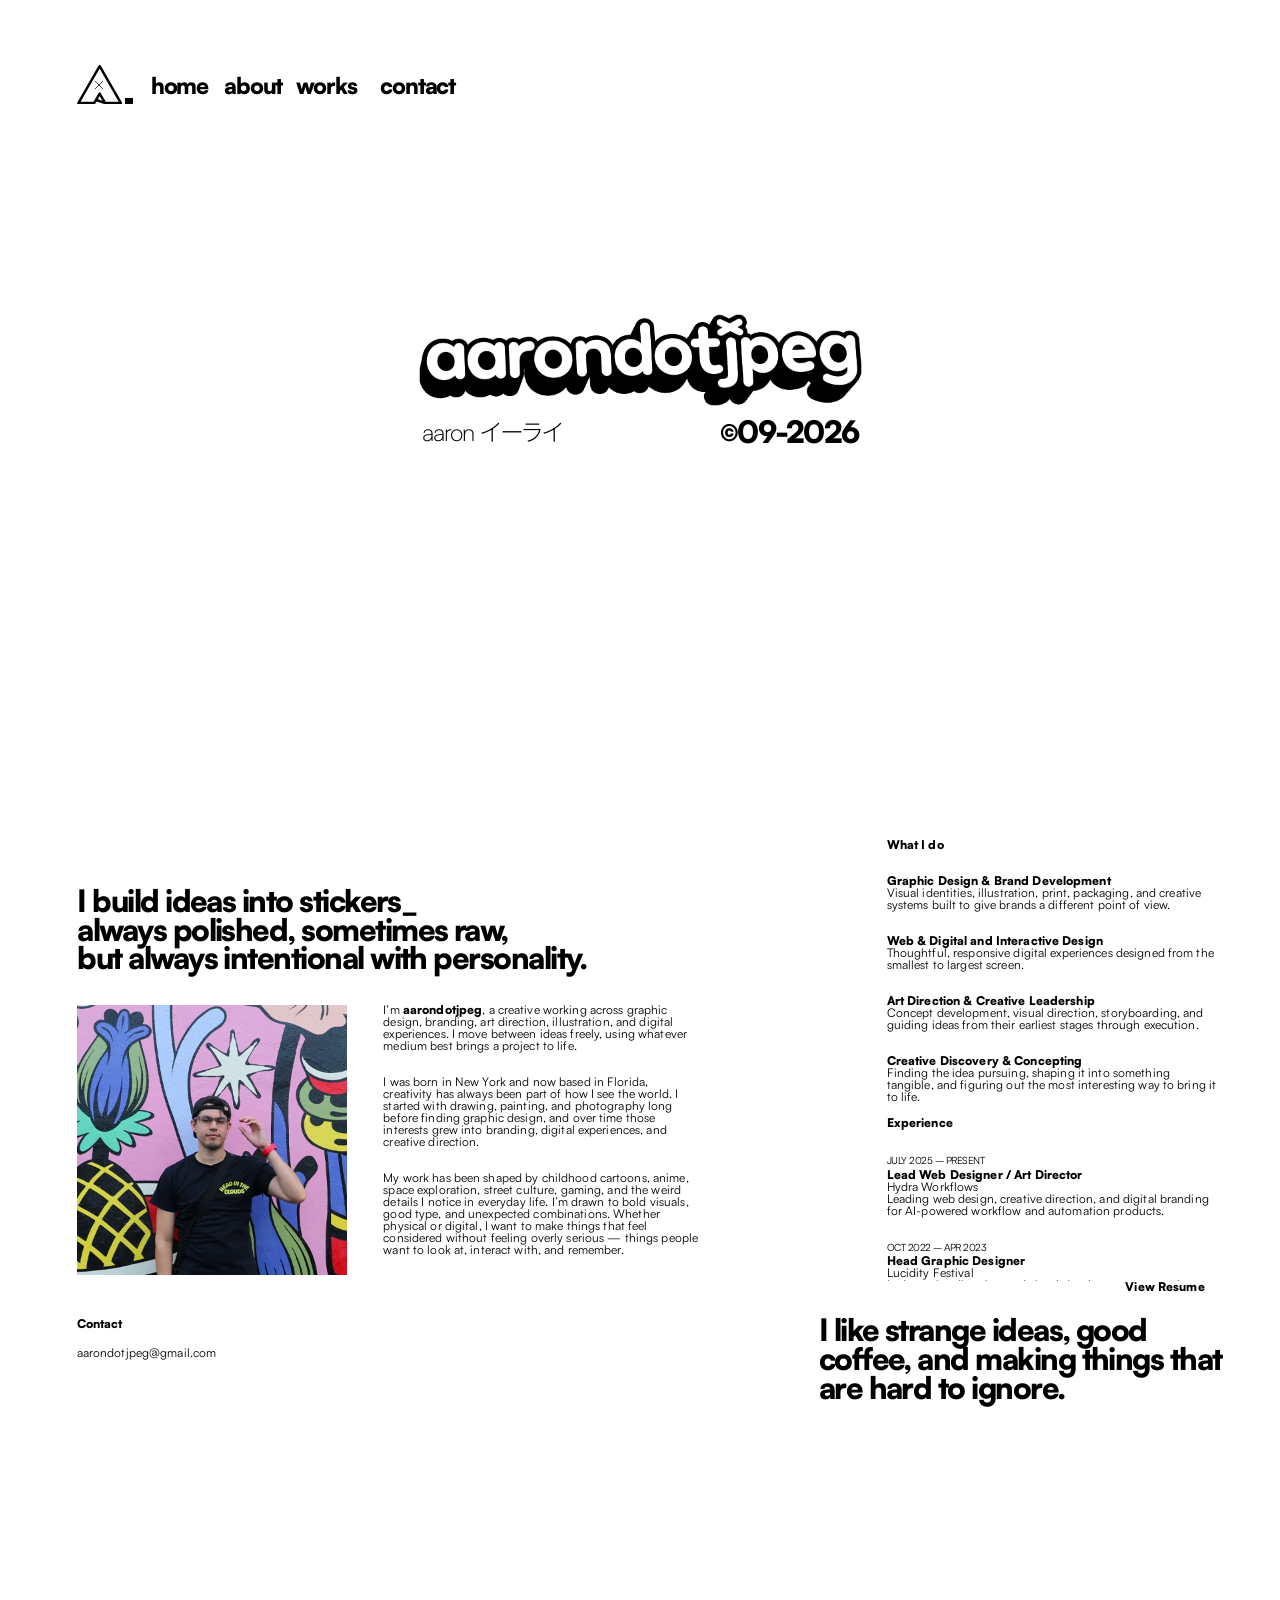
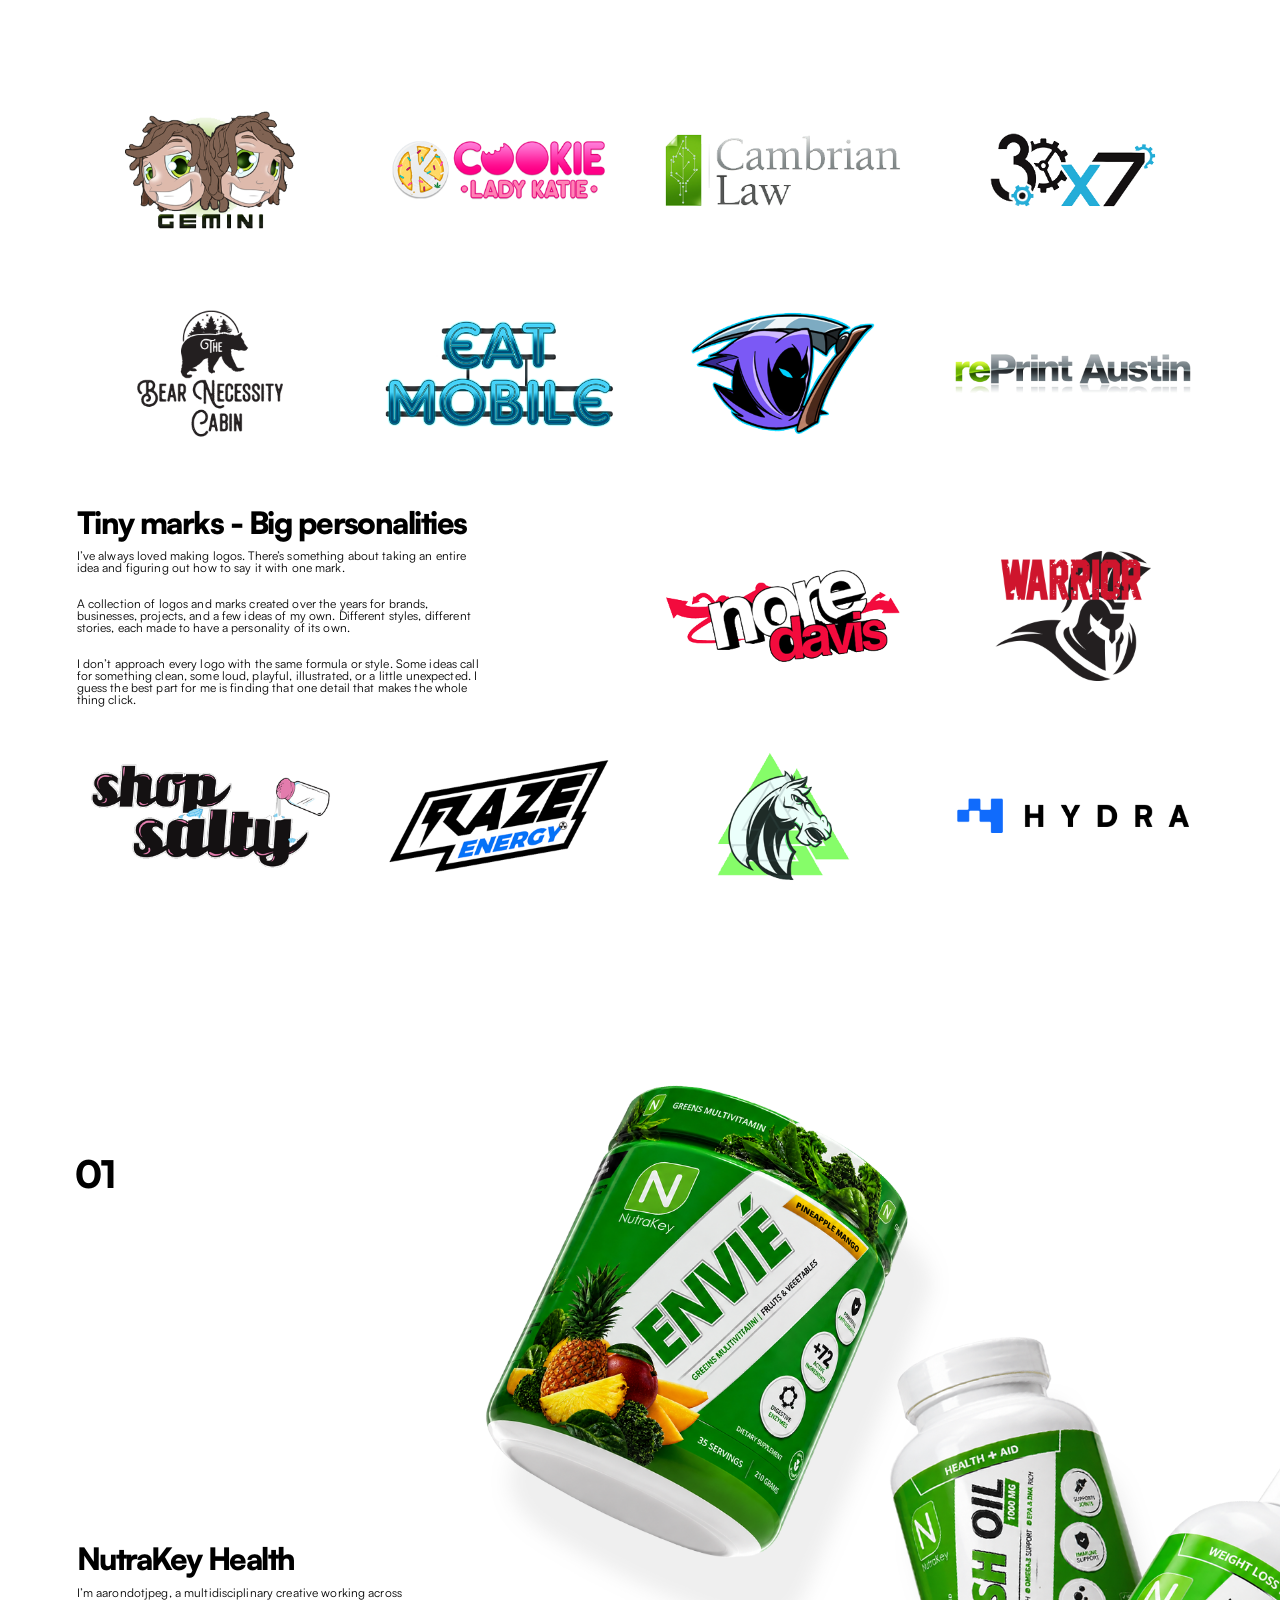
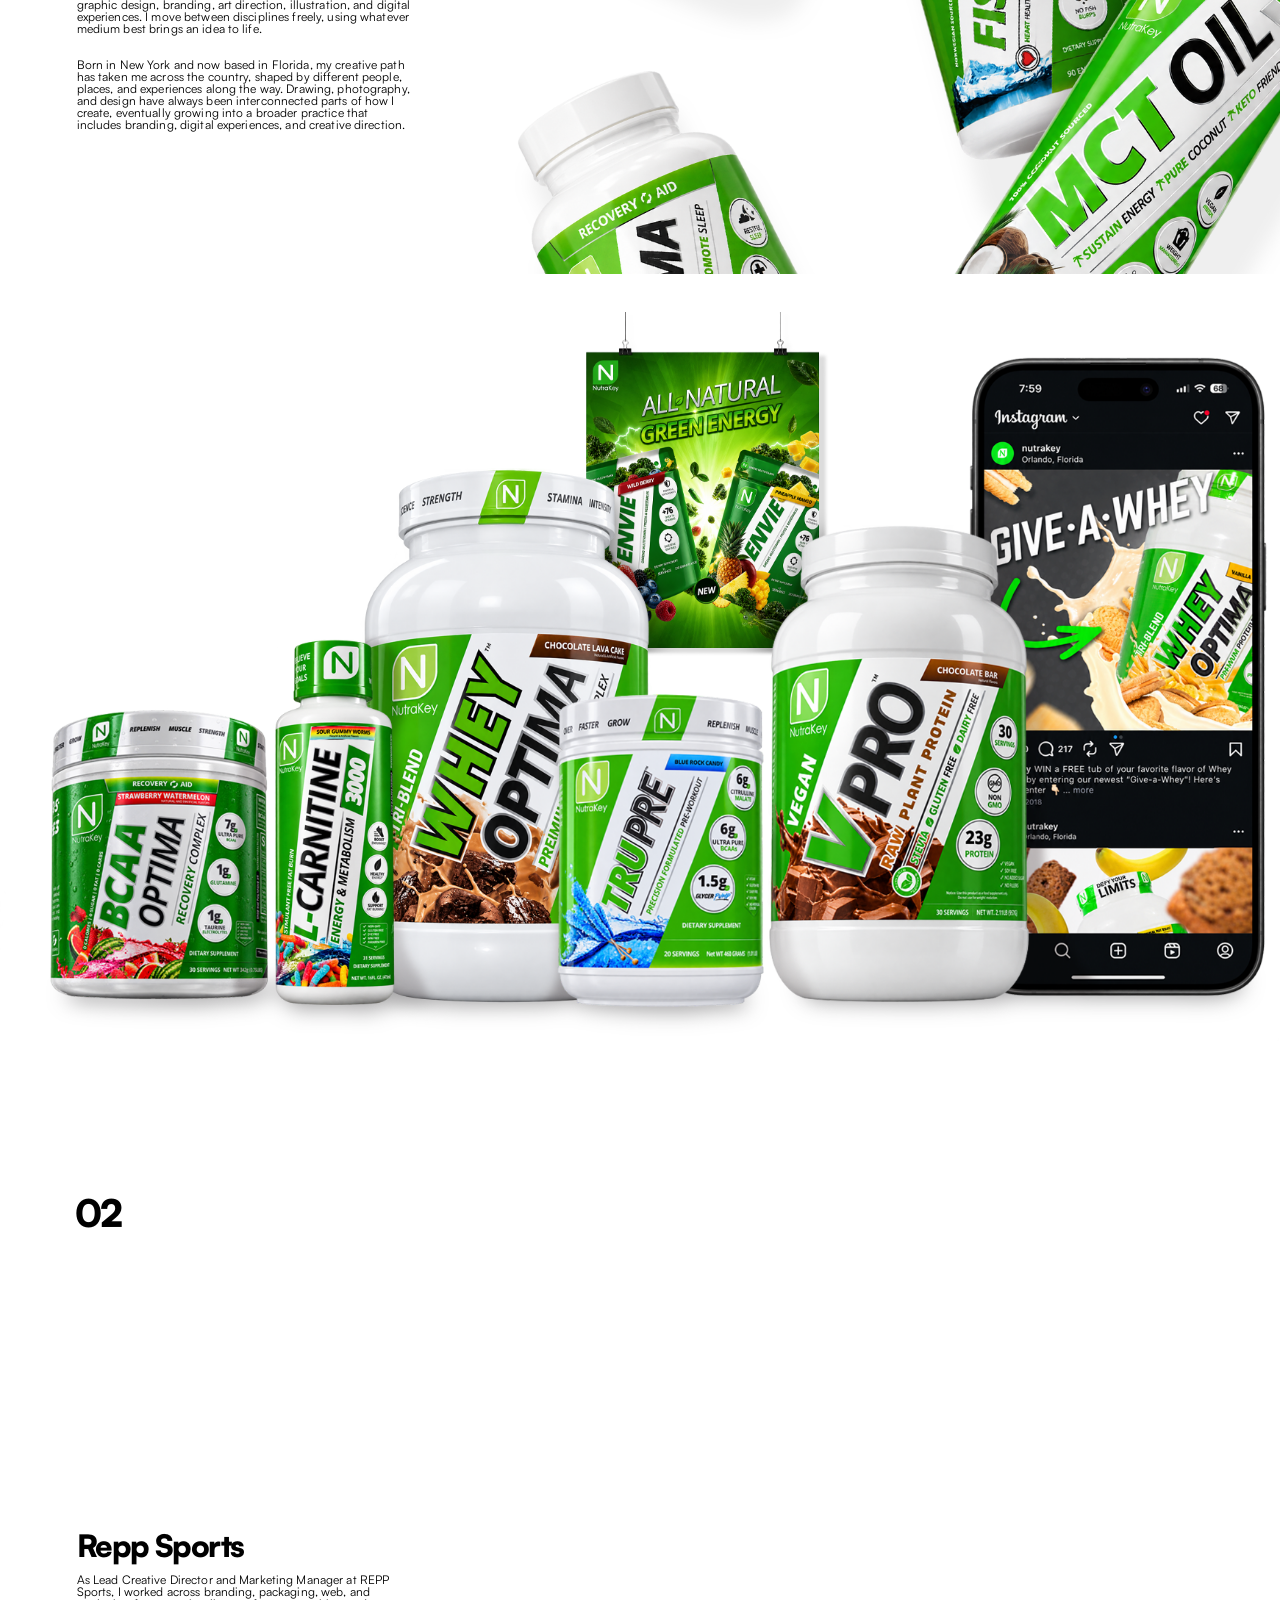
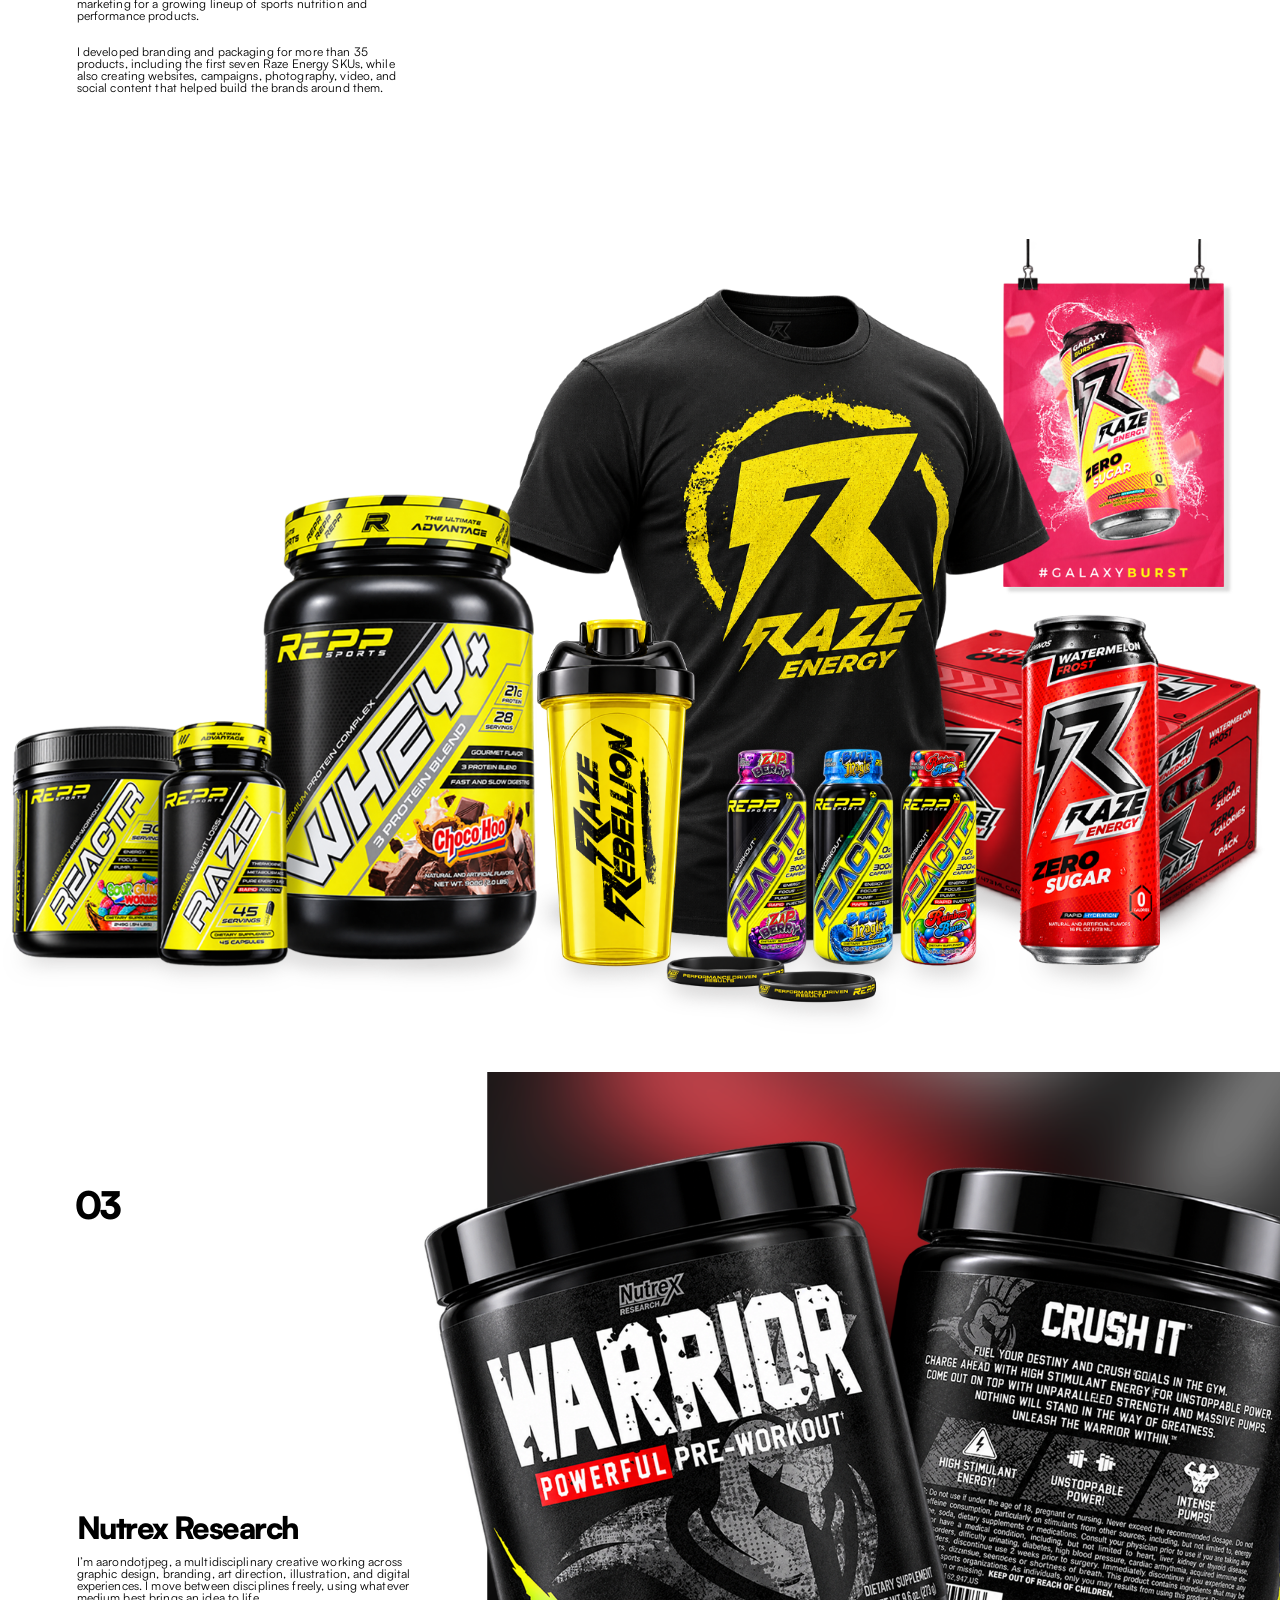
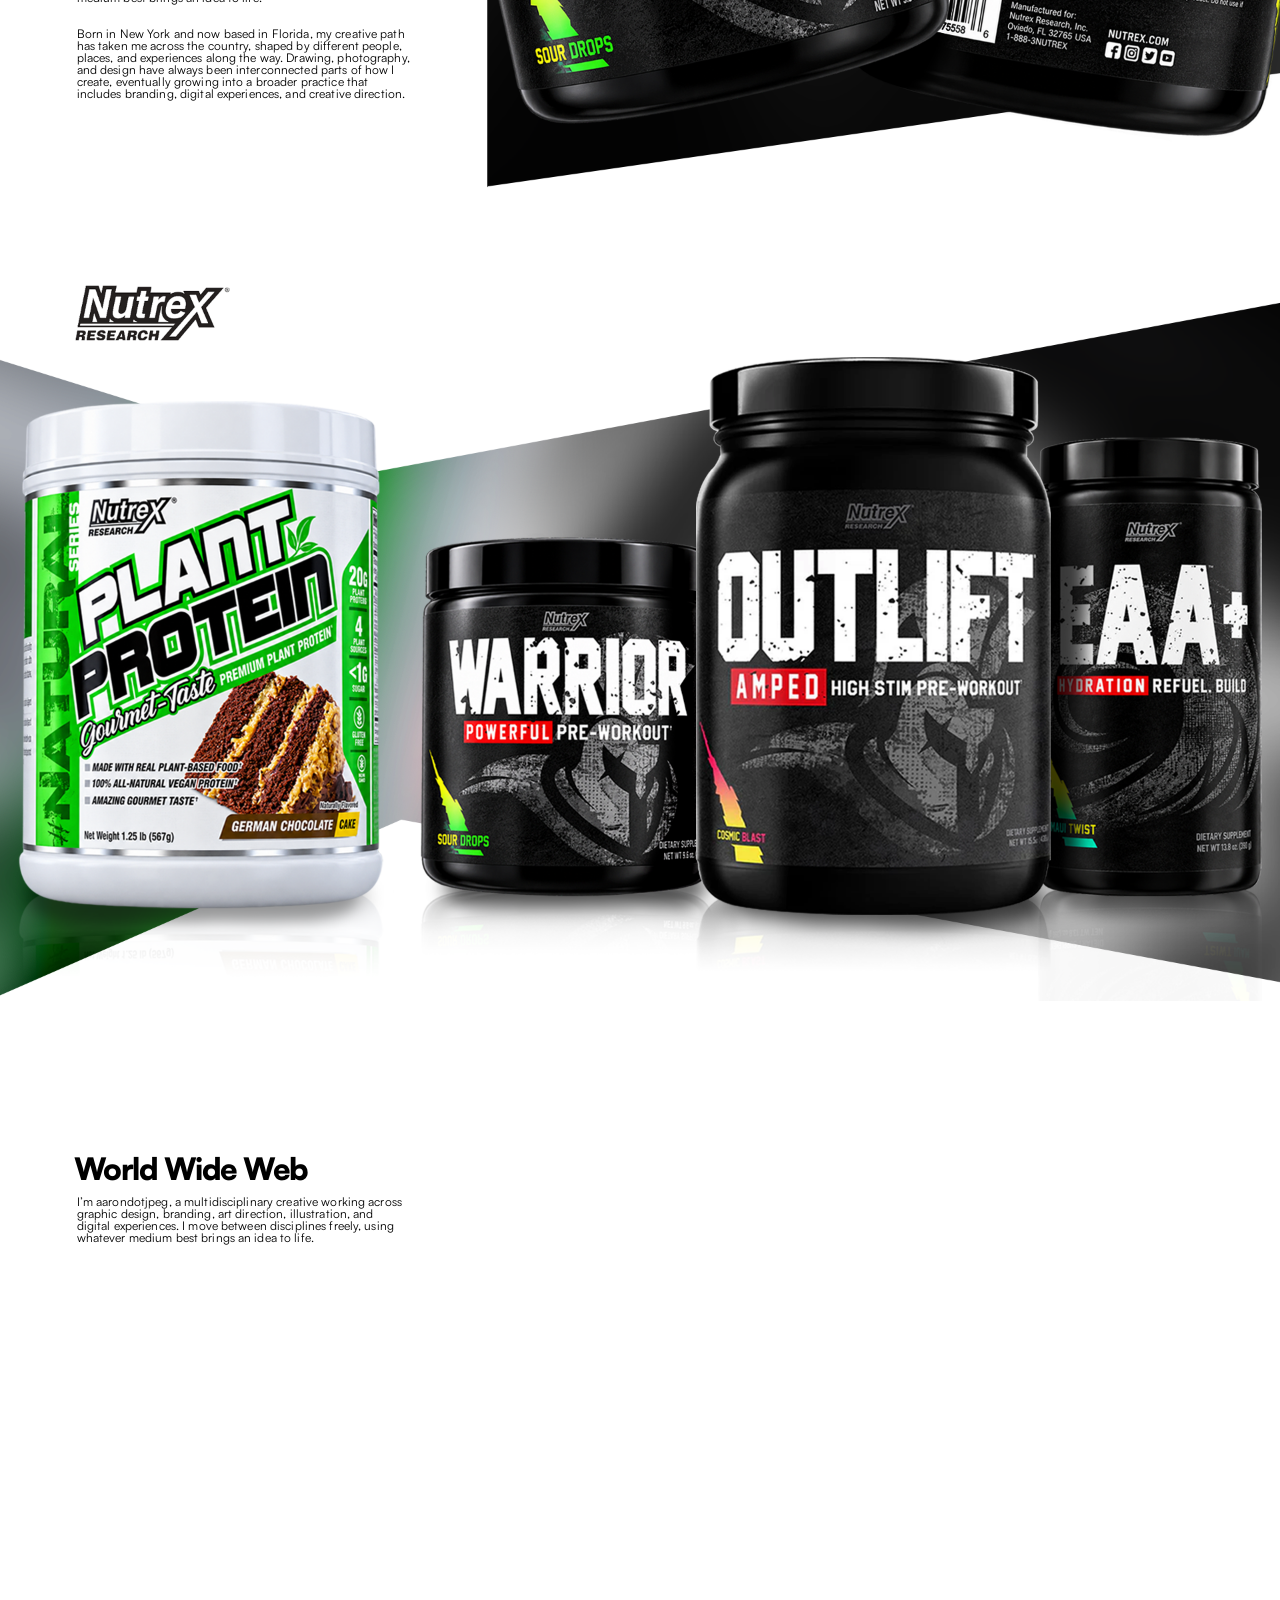
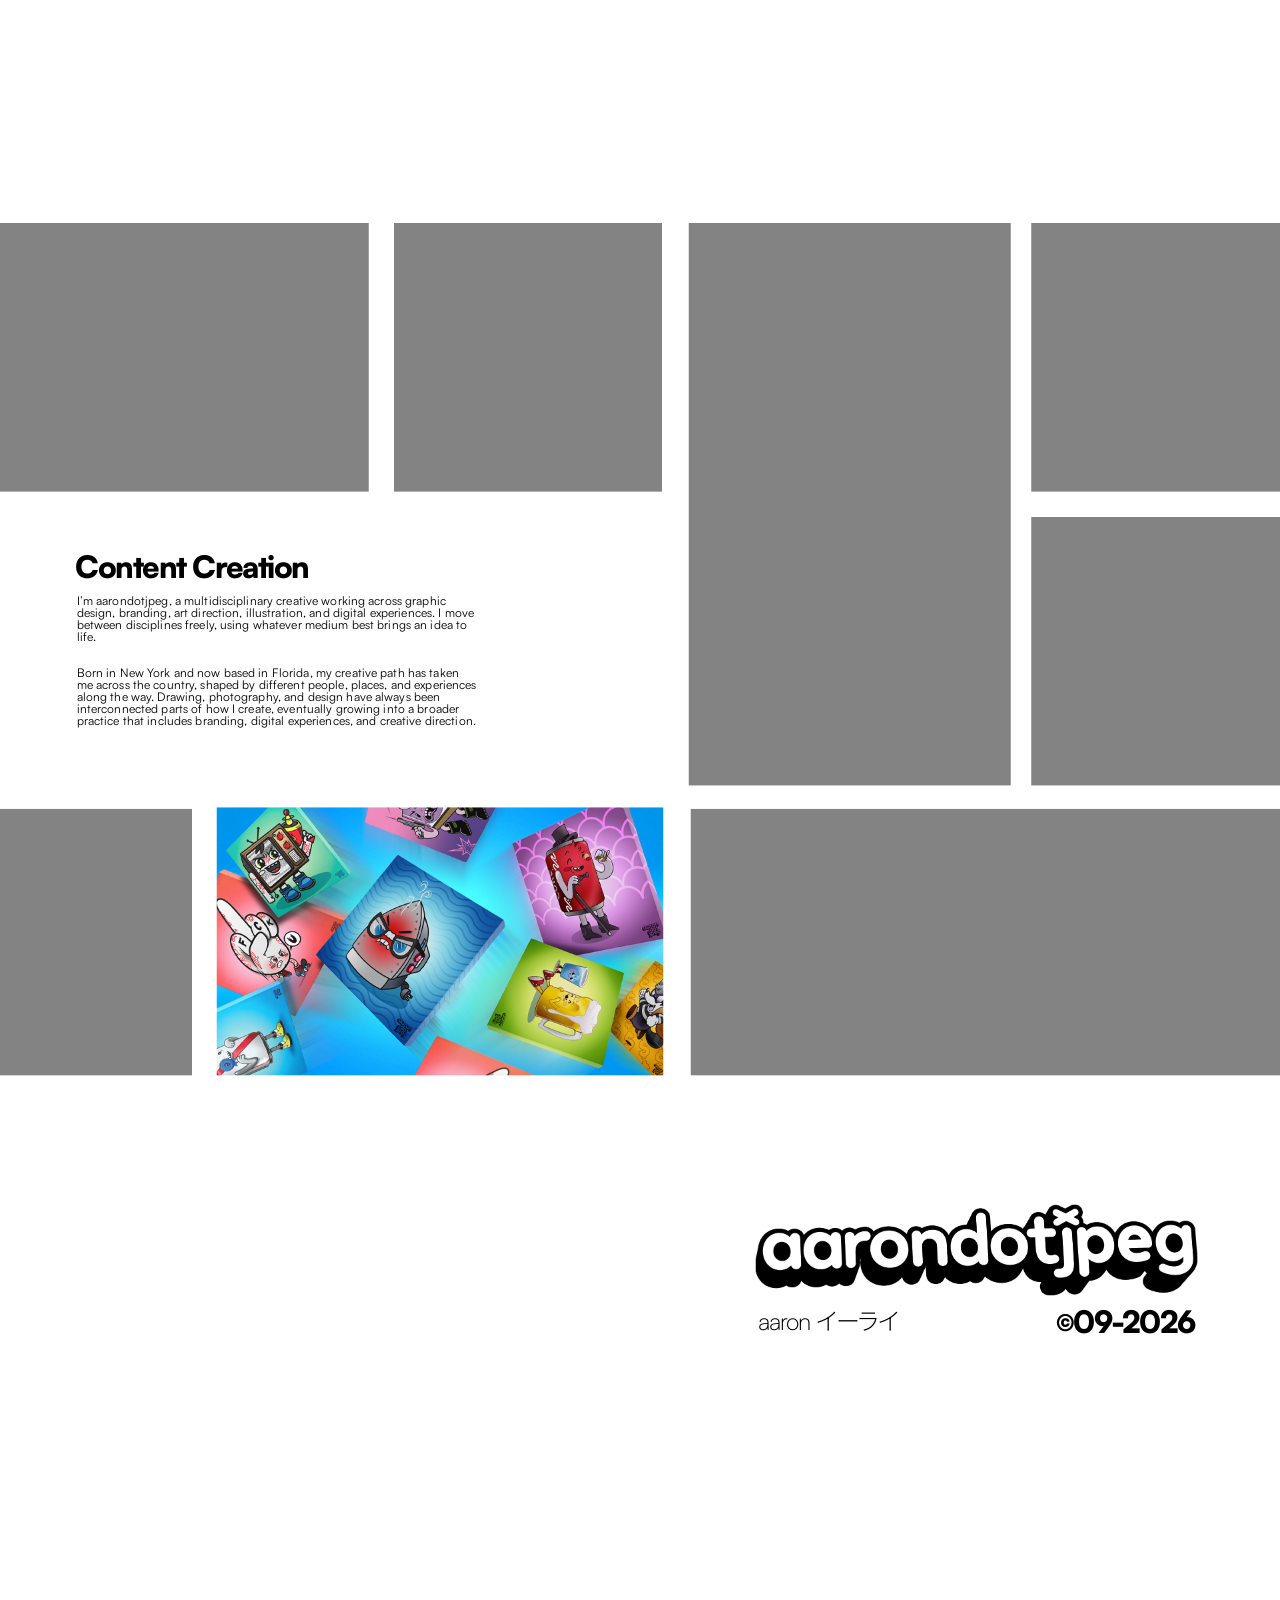
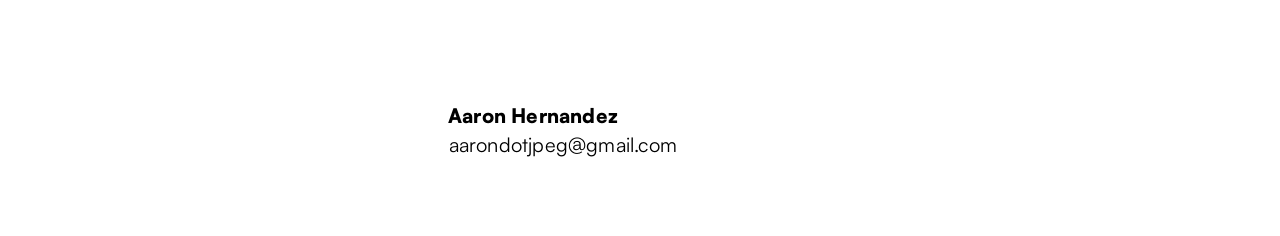
==== web/index.html @ 6a235eb8 "Repp Sports: real copy, per-can fade-in reveal, replace stack image, mobile/tablet crop fix - real t" ====
<!doctype html>
<html lang="en">
<head>
<meta charset="utf-8">
<meta name="viewport" content="width=device-width, initial-scale=1, viewport-fit=cover">
<title>aarondotjpeg</title>
<meta name="description" content="Portfolio of aarondotjpeg — graphic design, brand development and art direction.">
<meta name="color-scheme" content="light">
<link rel="preload" href="assets/fonts/Satoshi-Black.woff2" as="font" type="font/woff2" crossorigin>
<link rel="preload" href="assets/fonts/Satoshi-Light.woff2" as="font" type="font/woff2" crossorigin>

<link rel="stylesheet" href="styles/reset.css">
<link rel="stylesheet" href="styles/tokens.css">
<link rel="stylesheet" href="styles/base.css">
<link rel="stylesheet" href="styles/panels.css">
<link rel="stylesheet" href="styles/nav.css">
<link rel="stylesheet" href="styles/home.css">
<link rel="stylesheet" href="styles/about.css">
<link rel="stylesheet" href="styles/works.css">
<link rel="stylesheet" href="styles/project.css">
<link rel="stylesheet" href="styles/contact.css">
<link rel="stylesheet" href="styles/pdfview.css">
</head>
<body>

<a class="skip-link" href="#main">Skip to content</a>

<!-- ==========================================================================
     NAV — persistent across all nine panels. Collapsed by default; the
     triangle toggles the links in and out and the state is the visitor's to
     keep. Artboard 1 draws it open, which is the toggled state.
     ========================================================================== -->
<nav class="nav" id="nav" data-open="true" aria-label="Primary">
  <!-- Clips at the triangle's right edge so the links only ever emerge from it. -->
  <div class="nav__reveal">
    <ul class="nav__list" id="navList">
      <li class="nav__item"><a class="nav__link" href="#home"  data-panel="home">home</a></li>
      <li class="nav__item"><a class="nav__link" href="#about" data-panel="about">about</a></li>
      <li class="nav__item nav__item--works"><a class="nav__link" href="#works" data-panel="works">works</a></li>
      <li class="nav__item nav__item--contact"><a class="nav__link" href="#contact" data-panel="contact">contact</a></li>
    </ul>
  </div>

  <button class="nav__toggle" id="navToggle" type="button"
          aria-expanded="true" aria-controls="navList">
    <svg class="nav__triangle" viewBox="0 0 91.6025 80" stroke="currentColor"
         stroke-width="5" stroke-linecap="round" stroke-linejoin="round" aria-hidden="true">
      <!-- Opaque fill: the mark itself masks the links sliding behind it, so
           no white rectangle is needed. -->
      <path fill="var(--c-bg)" transform="matrix(1,0,0,-1,45.8013,58.1223)" d="M0 0 11.188-19.378H43.301L0 55.622-43.301-19.378H-11.188L0 0Z"/>
      <path fill="none" transform="matrix(1,0,0,-1,56.989,77.5)" d="M0 0-17.931 6.256"/>
    </svg>
    <svg class="nav__icon nav__icon--x" viewBox="0 0 12.1431 12.1431" fill="none"
         stroke="currentColor" stroke-width="1" aria-hidden="true">
      <path transform="matrix(1,0,0,-1,.3535,.3535)" d="M0 0 11.436-11.436"/>
      <path transform="matrix(1,0,0,-1,11.7896,.3535)" d="M0 0-11.436-11.436"/>
    </svg>
    <svg class="nav__icon nav__icon--caret" viewBox="0 0 12.1431 12.1431" fill="none"
         stroke="currentColor" stroke-width="1" stroke-linecap="round" stroke-linejoin="round" aria-hidden="true">
      <path d="M1.1 4.3 6.07 9.27 11.04 4.3"/>
    </svg>
    <span class="visually-hidden">Toggle navigation</span>
  </button>

  <span class="nav__dot" aria-hidden="true"></span>
</nav>

<!-- ==========================================================================
     PANEL STACK — twelve sections, artboards 1-8, continuous normal-flow
     scroll (no sticky, no slide transition — settled 2026-08-27, replacing
     the earlier sticky-stack build).
       --ar : artboard height / 1920 — sets each section's proportional
              min-height so the composition keeps the PSD's ratio.
     ========================================================================== -->
<main class="stack" id="main">

  <section class="panel" id="home"
           style="--ar:0.562500" aria-label="Home">
    <div class="panel__inner">
      <div class="stage">
        <img class="home__logo" src="assets/img/logo.png"
             alt="aarondotjpeg" width="677" height="150" fetchpriority="high" decoding="async">
        <div class="home__sub">
          <p class="home__wordmark">aaron <span class="jp">イーライ</span></p>
          <p class="home__copyright"><span class="home__c">©</span>09-2026</p>
        </div>
      </div>
    </div>
  </section>

  <section class="panel" id="about"
           style="--ar:0.562500" aria-label="About">
    <div class="panel__inner">
      <div class="stage">

        <h2 class="ab-headline">I build ideas into<br class="ab-headline__br--word"> <span aria-hidden="true"><span class="ab-word" data-words="worlds,stickers,websites,t-shirts,inventions,cartoons,campaigns,products,content,profit">worlds</span><span class="ab-cursor">_</span></span><span class="visually-hidden">worlds</span><br>always polished, sometimes raw,<br class="ab-headline__br--tail"> but always intentional with personality.</h2>

        <picture class="ab-photo">
          <source srcset="assets/img/about-portrait.webp" type="image/webp">
          <img src="assets/img/about-portrait.jpg" alt="Aaron seated in front of a brightly painted mural"
               width="405" height="405" loading="lazy" decoding="async">
        </picture>

        <div class="ab-bio">
          <p>I’m <b>aarondotjpeg</b>, a creative working across graphic design, branding, art direction, illustration, and digital experiences. I move between ideas freely, using whatever medium best brings a project to life.</p>
          <p>I was born in New York and now based in Florida, creativity has always been part of how I see the world. I started with drawing, painting, and photography long before finding graphic design, and over time those interests grew into branding, digital experiences, and creative direction.</p>
          <p>My work has been shaped by childhood cartoons, anime, space exploration, street culture, gaming, and the weird details I notice in everyday life. I’m drawn to bold visuals, good type, and unexpected combinations. Whether physical or digital, I want to make things that feel considered without feeling overly serious — things people want to look at, interact with, and remember.</p>
        </div>

        <div class="ab-contact">
          <p class="ab-contact-label">Contact</p>
          <a class="ab-email" href="mailto:aarondotjpeg@gmail.com">aarondotjpeg@gmail.com</a>
        </div>

        <div class="ab-do">
          <p class="ab-do__label">What I do</p>
          <div class="ab-do__item">
            <p class="ab-do__t">Graphic Design &amp; Brand Development</p>
            <p class="ab-do__d">Visual identities, illustration, print, packaging, and creative systems built to give brands a different point of view.</p>
          </div>
          <div class="ab-do__item">
            <p class="ab-do__t">Web &amp; Digital and Interactive Design</p>
            <p class="ab-do__d">Thoughtful, responsive digital experiences designed from the smallest to largest screen.</p>
          </div>
          <div class="ab-do__item">
            <p class="ab-do__t">Art Direction &amp; Creative Leadership</p>
            <p class="ab-do__d">Concept development, visual direction, storyboarding, and guiding ideas from their earliest stages through execution.</p>
          </div>
          <div class="ab-do__item">
            <p class="ab-do__t">Creative Discovery &amp; Concepting</p>
            <p class="ab-do__d">Finding the idea pursuing, shaping it into something tangible, and figuring out the most interesting way to bring it to life.</p>
          </div>
        </div>

        <div class="ab-exp">
        <p class="ab-exp-label">Experience</p>

        <!-- Auto-scrolling marquee: dates now ride inside each entry (not a
             separate absolutely-positioned column) because a marquee moves
             the entries — a fixed date column would immediately drift away
             from the entry it labels.

             The 6 entries are duplicated once, all 12 as direct siblings
             (not grouped in wrapping divs) so the ordinary
             .ab-exp__entry + .ab-exp__entry gap rule applies uniformly
             across every boundary, INCLUDING the seam between the last real
             entry and the first duplicate — otherwise that one seam has no
             gap at all. scripts/marquee.js measures the real pixel distance
             from entry 1 to entry 7 (one full logical loop, gap included)
             and drives the keyframe off that — a plain -50% is only exactly
             right when the two halves are gapless, which they no longer
             are once every boundary carries the same margin. -->
        <div class="ab-exp-scroll">
          <div class="ab-exp-track">
            <div class="ab-exp__entry">
              <p class="ab-exp__when">JULY 2025 – PRESENT</p>
              <p class="ab-exp__role">Lead Web Designer / Art Director</p>
              <p class="ab-exp__org">Hydra Workflows</p>
              <p class="ab-exp__desc">Leading web design, creative direction, and digital branding for AI-powered workflow and automation products.</p>
            </div>
            <div class="ab-exp__entry">
              <p class="ab-exp__when">OCT 2022 – APR 2023</p>
              <p class="ab-exp__role">Head Graphic Designer</p>
              <p class="ab-exp__org">Lucidity Festival</p>
              <p class="ab-exp__desc">Led creative direction and visual development across the festival’s 10th anniversary campaign, from digital to on-site experiences.</p>
            </div>
            <div class="ab-exp__entry">
              <p class="ab-exp__when">MAR 2019 – MAY 2020</p>
              <p class="ab-exp__role">Creative Director</p>
              <p class="ab-exp__org">Nutrex Research</p>
              <p class="ab-exp__desc">Directed branding, creative campaigns, and packaging across a growing portfolio of health and performance products.</p>
            </div>
            <div class="ab-exp__entry">
              <p class="ab-exp__when">FEB 2017 – MAR 2019</p>
              <p class="ab-exp__role">Lead Creative Director / Marketing Manager</p>
              <p class="ab-exp__org">Repp Sports</p>
              <p class="ab-exp__desc">Led branding, digital marketing, and creative campaigns across product launches, e-commerce, and social.</p>
            </div>
            <div class="ab-exp__entry">
              <p class="ab-exp__when">JAN 2016 – MAR 2019</p>
              <p class="ab-exp__role">Senior Graphic Designer</p>
              <p class="ab-exp__org">NutraKey Health</p>
              <p class="ab-exp__desc">Shaped branding, packaging, digital campaigns, and web experiences across a large portfolio of health and performance products.</p>
            </div>
            <div class="ab-exp__entry">
              <p class="ab-exp__when">AUG 2013 – MAY 2014</p>
              <p class="ab-exp__role">Graphic Designer / Project Manager</p>
              <p class="ab-exp__org">Pin Agency</p>
              <p class="ab-exp__desc">Developed brand identities, digital experiences, and creative campaigns across a diverse portfolio of agency clients.</p>
            </div>
            <div class="ab-exp__entry" aria-hidden="true">
              <p class="ab-exp__when">JULY 2025 – PRESENT</p>
              <p class="ab-exp__role">Lead Web Designer / Art Director</p>
              <p class="ab-exp__org">Hydra Workflows</p>
              <p class="ab-exp__desc">Leading web design, creative direction, and digital branding for AI-powered workflow and automation products.</p>
            </div>
            <div class="ab-exp__entry" aria-hidden="true">
              <p class="ab-exp__when">OCT 2022 – APR 2023</p>
              <p class="ab-exp__role">Head Graphic Designer</p>
              <p class="ab-exp__org">Lucidity Festival</p>
              <p class="ab-exp__desc">Led creative direction and visual development across the festival’s 10th anniversary campaign, from digital to on-site experiences.</p>
            </div>
            <div class="ab-exp__entry" aria-hidden="true">
              <p class="ab-exp__when">MAR 2019 – MAY 2020</p>
              <p class="ab-exp__role">Creative Director</p>
              <p class="ab-exp__org">Nutrex Research</p>
              <p class="ab-exp__desc">Directed branding, creative campaigns, and packaging across a growing portfolio of health and performance products.</p>
            </div>
            <div class="ab-exp__entry" aria-hidden="true">
              <p class="ab-exp__when">FEB 2017 – MAR 2019</p>
              <p class="ab-exp__role">Lead Creative Director / Marketing Manager</p>
              <p class="ab-exp__org">Repp Sports</p>
              <p class="ab-exp__desc">Led branding, digital marketing, and creative campaigns across product launches, e-commerce, and social.</p>
            </div>
            <div class="ab-exp__entry" aria-hidden="true">
              <p class="ab-exp__when">JAN 2016 – MAR 2019</p>
              <p class="ab-exp__role">Senior Graphic Designer</p>
              <p class="ab-exp__org">NutraKey Health</p>
              <p class="ab-exp__desc">Shaped branding, packaging, digital campaigns, and web experiences across a large portfolio of health and performance products.</p>
            </div>
            <div class="ab-exp__entry" aria-hidden="true">
              <p class="ab-exp__when">AUG 2013 – MAY 2014</p>
              <p class="ab-exp__role">Graphic Designer / Project Manager</p>
              <p class="ab-exp__org">Pin Agency</p>
              <p class="ab-exp__desc">Developed brand identities, digital experiences, and creative campaigns across a diverse portfolio of agency clients.</p>
            </div>
          </div>
        </div>
        </div>

        <a class="ab-resume" href="assets/aaron-hernandez-resume.pdf"
           data-pdf="Resume" data-pdf-pages="assets/img/resume-1.webp"
           target="_blank" rel="noopener">View Resume</a>

        <h3 class="ab-quote">I like strange ideas, good<br class="ab-quote__br--head"> coffee, and making things<br class="ab-quote__br--a"> that<br class="ab-quote__br--b"> are hard to ignore.</h3>

      </div>
    </div>
  </section>

  <section class="panel" id="works"
           style="--ar:0.847917" aria-label="Works">
    <div class="panel__inner">
      <div class="stage" style="--stage-h:1628">

        <h2 class="wk-title">Tiny marks - Big personalities</h2>

        <div class="wk-bio">
          <p>I’ve always loved making logos. There’s something about taking an entire idea and figuring out how to say it with one mark.</p>
          <p>A collection of logos and marks created over the years for brands, businesses, projects, and a few ideas of my own. Different styles, different stories, each made to have a personality of its own.</p>
          <p>I don’t approach every logo with the same formula or style. Some ideas call for something clean, some loud, playful, illustrated, or a little unexpected. I guess the best part for me is finding that one detail that makes the whole thing click.</p>
        </div>

        <img class="wk-logo" style="--x:315; --y:380; --w:351; --h:138"
             src="assets/img/works/nore-logo.webp" alt="Nore"
             width="351" height="138" loading="lazy" decoding="async">
        <img class="wk-logo" style="--x:748; --y:380; --w:247; --h:109"
             src="assets/img/works/30x7-logo.webp" alt="30x7"
             width="247" height="109" loading="lazy" decoding="async">
        <img class="wk-logo" style="--x:1174; --y:380; --w:353; --h:107"
             src="assets/img/works/law-logo.webp" alt="Law"
             width="353" height="107" loading="lazy" decoding="async">
        <img class="wk-logo" style="--x:1610; --y:380; --w:319; --h:86"
             src="assets/img/works/cookie-logo.webp" alt="Cookie"
             width="319" height="86" loading="lazy" decoding="async">
        <img class="wk-logo" style="--x:315; --y:685; --w:276; --h:185"
             src="assets/img/works/reaper-logo.webp" alt="Reaper"
             width="276" height="185" loading="lazy" decoding="async">
        <img class="wk-logo" style="--x:748; --y:685; --w:344; --h:162"
             src="assets/img/works/eat-mobile-logo.webp" alt="Eat Mobile"
             width="344" height="162" loading="lazy" decoding="async">
        <img class="wk-logo" style="--x:1174; --y:685; --w:201; --h:193"
             src="assets/img/works/horse-logo.webp" alt="Horse"
             width="201" height="193" loading="lazy" decoding="async">
        <img class="wk-logo" style="--x:1610; --y:685; --w:219; --h:190"
             src="assets/img/works/bear-logo.webp" alt="Bear"
             width="219" height="190" loading="lazy" decoding="async">
        <img class="wk-logo" style="--x:1174; --y:1048; --w:361; --h:157"
             src="assets/img/works/salty-logo.webp" alt="Salty"
             width="361" height="157" loading="lazy" decoding="async">
        <img class="wk-logo" style="--x:1610; --y:1048; --w:354; --h:61"
             src="assets/img/works/austin-logo.webp" alt="Austin"
             width="354" height="61" loading="lazy" decoding="async">
        <img class="wk-logo" style="--x:315; --y:1349; --w:329; --h:168"
             src="assets/img/works/raze-logo.webp" alt="Raze"
             width="329" height="168" loading="lazy" decoding="async">
        <img class="wk-logo" style="--x:748; --y:1349; --w:257; --h:177"
             src="assets/img/works/gemini-logo.webp" alt="Gemini"
             width="257" height="177" loading="lazy" decoding="async">
        <img class="wk-logo" style="--x:1174; --y:1349; --w:349; --h:52"
             src="assets/img/works/hydra-logo.webp" alt="Hydra"
             width="349" height="52" loading="lazy" decoding="async">
        <img class="wk-logo" style="--x:1610; --y:1349; --w:234; --h:195"
             src="assets/img/works/warrior-logo.webp" alt="Warrior"
             width="234" height="195" loading="lazy" decoding="async">

      </div>
    </div>
  </section>

  <!-- pj-bg sits OUTSIDE .stage now: it's a full-bleed cover background sized
       to the panel itself, not the design-pixel stage, so it always fills the
       panel edge-to-edge with no gap at any window shape. Text stays on the
       untouched, already-verified width-fit .stage. See project.css. -->
  <!-- The right-side artwork is no longer a full-bleed composite for this
       panel: it's its own windowed element (.pj-window, sized to the PSD's
       original 1192x1080 right-hand box) with a taller image inside that
       scroll-parallaxes into view — see scripts/parallax.js. Left side
       stays plain panel background (white), same as it was inside the old
       flat composite. -->
  <section class="panel panel--project" id="nutrakey"
           style="--ar:0.651042" aria-label="NutraKey Health">
    <div class="panel__inner">
      <div class="stage" style="--stage-h:1250">
        <p class="pj-num"   style="--x:112; --y:172.4">01</p>
        <h2 class="pj-title" style="--y:755">NutraKey Health</h2>
        <!-- TODO(artboard-4): copy is not final; holding the layout. -->
        <div class="pj-bio" style="--y:819; --w:506">
          <p>I’m aarondotjpeg, a multidisciplinary creative working across graphic design, branding, art direction, illustration, and digital experiences. I move between disciplines freely, using whatever medium best brings an idea to life.</p>
          <p>Born in New York and now based in Florida, my creative path has taken me across the country, shaped by different people, places, and experiences along the way. Drawing, photography, and design have always been interconnected parts of how I create, eventually growing into a broader practice that includes branding, digital experiences, and creative direction.</p>
        </div>
        <div class="pj-window" style="--x:728; --y:0; --w:1192; --h:1250">
          <img class="pj-parallax" src="assets/img/work/nutrakey-a-right.webp"
               alt="NutraKey supplement collage — Envié, Fish Oil, MCT Oil and Z Optima"
               width="1161" height="1660" loading="lazy" decoding="async">
        </div>
      </div>
    </div>
  </section>

  <section class="panel panel--project" id="nutrakey-work"
           style="--ar:0.569792" aria-label="NutraKey Health, continued">
    <div class="panel__inner">
      <img class="pj-bg" src="assets/img/work/nutrakey-b.webp"
           alt="NutraKey product range and social campaign — BCAA Optima, L-Carnitine, Whey Optima, TruPre and V Pro"
           width="1741" height="992" loading="lazy" decoding="async">
    </div>
  </section>

  <!-- The four cans are separate elements (not a flat composite) so each
       can fade in on its own — see scripts/can-reveal.js. Left-to-right
       order matches the PSD (galaxy, sour, guava, watermelon); watermelon
       sits partly past the panel's right edge and is clipped by
       .panel__inner's own overflow:clip, same as the PSD's crop. -->
  <section class="panel panel--project" id="repp-sports"
           style="--ar:0.563021" aria-label="Repp Sports">
    <div class="panel__inner">
      <div class="stage" style="--stage-h:1081">
        <p class="pj-num"   style="--x:112; --y:172.4">02</p>
        <h2 class="pj-title" style="--y:677">Repp Sports</h2>
        <div class="pj-bio" style="--y:741; --w:506">
          <p>As Lead Creative Director and Marketing Manager at REPP Sports, I worked across branding, packaging, web, and marketing for a growing lineup of sports nutrition and performance products.</p>
          <p>I developed branding and packaging for more than 35 products, including the first seven Raze Energy SKUs, while also creating websites, campaigns, photography, video, and social content that helped build the brands around them.</p>
        </div>
        <div class="pj-cans">
          <img class="pj-can" data-can-order="4" style="--x:725; --y:138; --w:331; --h:844"
               src="assets/img/work/repp-can-galaxy.webp" alt="Raze Energy, Galaxy Burst"
               width="331" height="844" loading="lazy" decoding="async">
          <img class="pj-can" data-can-order="3" style="--x:1073; --y:138; --w:331; --h:844"
               src="assets/img/work/repp-can-sour.webp" alt="Raze Energy, Sour Gummy Worms"
               width="331" height="844" loading="lazy" decoding="async">
          <img class="pj-can" data-can-order="2" style="--x:1421; --y:138; --w:331; --h:844"
               src="assets/img/work/repp-can-guava.webp" alt="Raze Energy, Guava Mango"
               width="331" height="844" loading="lazy" decoding="async">
          <img class="pj-can" data-can-order="1" style="--x:1769; --y:138; --w:331; --h:844"
               src="assets/img/work/repp-can-watermelon.webp" alt="Raze Energy, Watermelon Frost"
               width="331" height="844" loading="lazy" decoding="async">
        </div>
      </div>
    </div>
  </section>

  <section class="panel panel--project" id="repp-sports-work"
           style="--ar:0.620973" aria-label="Repp Sports, continued">
    <div class="panel__inner">
      <img class="pj-bg" src="assets/img/work/repp-b.webp"
         alt="Repp Sports product range — REACTR, RAZE, Whey+, apparel and Raze Energy 12-pack"
         width="1707" height="1060" loading="lazy" decoding="async">
    </div>
  </section>

  <section class="panel panel--project" id="nutrex"
           style="--ar:0.563021" aria-label="Nutrex Research">
    <div class="panel__inner">
      <img class="pj-bg" src="assets/img/work/nutrex-a.webp"
         alt="Nutrex Research supplement packaging"
         width="1920" height="1081" loading="lazy" decoding="async">
      <div class="stage" style="--stage-h:1081">
        <p class="pj-num"   style="--x:112; --y:172.4">03</p>
        <h2 class="pj-title" style="--y:662">Nutrex Research</h2>
        <!-- TODO(artboard-6): copy is not final; holding the layout. -->
        <div class="pj-bio" style="--y:726; --w:506">
          <p>I’m aarondotjpeg, a multidisciplinary creative working across graphic design, branding, art direction, illustration, and digital experiences. I move between disciplines freely, using whatever medium best brings an idea to life.</p>
          <p>Born in New York and now based in Florida, my creative path has taken me across the country, shaped by different people, places, and experiences along the way. Drawing, photography, and design have always been interconnected parts of how I create, eventually growing into a broader practice that includes branding, digital experiences, and creative direction.</p>
        </div>
      </div>
    </div>
  </section>

  <section class="panel panel--project" id="nutrex-work"
           style="--ar:0.601563" aria-label="Nutrex Research, continued">
    <div class="panel__inner">
      <img class="pj-bg" src="assets/img/work/nutrex-b.webp"
         alt="Nutrex Research product range"
         width="1920" height="1155" loading="lazy" decoding="async">
    </div>
  </section>

  <!-- ARTBOARD 7 — World Wide Web. Three laptops from the PSD (Layer 81 /
       copy / copy 2, at x -566/465/1496, all y383, 996x555 each) become a
       6-slide drag carousel; the caption tracks whichever slide is centered.
       See webcarousel.js. -->
  <section class="panel panel--project" id="world-wide-web"
           style="--ar:0.563021" aria-label="World Wide Web">
    <div class="panel__inner">
      <div class="stage" style="--stage-h:1081">
        <h2 class="pj-title" style="--x:111; --y:171">World Wide Web</h2>
        <div class="wc-carousel" data-carousel data-loop>
          <ul class="wc-track" data-carousel-track>
            <li class="wc-slide"><img src="assets/img/work/carousel-rearrange-us.webp" alt="Rearrange Us" data-title="Rearrange Us" width="1350" height="875" loading="lazy" decoding="async"></li>
            <li class="wc-slide"><img src="assets/img/work/carousel-carwraps.webp" alt="CarWraps.com" data-title="CarWraps.com" width="1350" height="875" loading="lazy" decoding="async"></li>
            <li class="wc-slide"><img src="assets/img/work/carousel-bear-necessity-cabin.webp" alt="The Bear Necessity Cabin" data-title="The Bear Necessity Cabin" width="1350" height="875" loading="lazy" decoding="async"></li>
            <li class="wc-slide"><img src="assets/img/work/carousel-pin.webp" alt="PIN" data-title="PIN" width="1350" height="875" loading="lazy" decoding="async"></li>
            <li class="wc-slide"><img src="assets/img/work/carousel-plastic-martyr.webp" alt="Plastic Martyr" data-title="Plastic Martyr" width="1350" height="875" loading="lazy" decoding="async"></li>
            <li class="wc-slide"><img src="assets/img/work/carousel-repp-sports.webp" alt="Repp Sports" data-title="Repp Sports" width="1350" height="875" loading="lazy" decoding="async"></li>
          </ul>
        </div>
        <p class="pj-caption" style="--x:889; --y:965.9" data-carousel-caption>Rearrange Us</p>
        <!-- TODO(artboard-7): bio copy not final. -->
        <div class="pj-bio" style="--y:234; --w:499"><p>I’m aarondotjpeg, a multidisciplinary creative working across graphic design, branding, art direction, illustration, and digital experiences. I move between disciplines freely, using whatever medium best brings an idea to life.</p></div>
      </div>
    </div>
  </section>

  <section class="panel panel--project" id="content-creation"
           style="--ar:0.686979" aria-label="Content Creation">
    <div class="panel__inner">
      <div class="stage" style="--stage-h:1319">
        <img class="pj-art" src="assets/img/work/web-b.webp" alt=""
           width="1920" height="1319" loading="lazy" decoding="async">
        <h2 class="pj-title" style="--x:113; --y:530">Content Creation</h2>
        <!-- TODO(artboard-7): copy and artwork not final. -->
        <div class="pj-bio" style="--y:594; --w:601">
          <p>I’m aarondotjpeg, a multidisciplinary creative working across graphic design, branding, art direction, illustration, and digital experiences. I move between disciplines freely, using whatever medium best brings an idea to life.</p>
          <p>Born in New York and now based in Florida, my creative path has taken me across the country, shaped by different people, places, and experiences along the way. Drawing, photography, and design have always been interconnected parts of how I create, eventually growing into a broader practice that includes branding, digital experiences, and creative direction.</p>
        </div>
      </div>
    </div>
  </section>

  <!-- ARTBOARD 8 — contact. Framework only; artwork pending. -->
  <section class="panel" id="contact"
           style="--ar:0.562500" aria-label="Contact">
    <div class="panel__inner">
      <div class="stage" style="--stage-h:1080">
        <img class="ct-logo" src="assets/img/logo.png" alt="aarondotjpeg"
             width="677" height="150" loading="lazy" decoding="async">
        <p class="ct-wordmark">aaron <span class="jp">イーライ</span></p>
        <p class="ct-copyright"><span class="ct-c">©</span>09-2026</p>
        <p class="ct-name">Aaron Hernandez</p>
        <a class="ct-email" href="mailto:aarondotjpeg@gmail.com">aarondotjpeg@gmail.com</a>
      </div>
    </div>
  </section>

</main>

<!-- ==========================================================================
     PDF VIEWER — opens documents on the page instead of in a download prompt.
     Not designed in the PSD; see styles/pdfview.css.
     ========================================================================== -->
<dialog class="pdfview" id="pdfview" aria-labelledby="pdfviewTitle">
  <div class="pdfview__bar">
    <p class="pdfview__title" id="pdfviewTitle">Resume</p>
    <div class="pdfview__actions">
      <a class="pdfview__link" id="pdfviewOpen" href="" target="_blank" rel="noopener">Open PDF</a>
      <button class="pdfview__close" id="pdfviewClose" type="button">
        <svg viewBox="0 0 12.1431 12.1431" fill="none" stroke="currentColor"
             stroke-width="1" aria-hidden="true">
          <path transform="matrix(1,0,0,-1,.3535,.3535)" d="M0 0 11.436-11.436"/>
          <path transform="matrix(1,0,0,-1,11.7896,.3535)" d="M0 0-11.436-11.436"/>
        </svg>
        <span class="visually-hidden">Close</span>
      </button>
    </div>
  </div>
  <div class="pdfview__pages" id="pdfviewPages"></div>
</dialog>

<script src="scripts/nav.js"></script>
<script src="scripts/panels.js"></script>
<script src="scripts/pdfview.js"></script>
<script src="scripts/contact.js"></script>
<script src="scripts/webcarousel.js"></script>
<script src="scripts/works.js"></script>
<script src="scripts/typewriter.js"></script>
<script src="scripts/marquee.js"></script>
<script src="scripts/parallax.js"></script>
<script src="scripts/can-reveal.js"></script>
</body>
</html>
---- web/styles/tokens.css ----
@layer tokens {
  /* ==========================================================================
     DESIGN TOKENS — every value traced to pro26.psd
     Design canvas: 1920 wide. Left/right guides: x=115 and x=1805.
     Top/bottom safe guides: ~100px in on all six artboards.
     Palette sampled from rendered artboards: pure #000 on pure #FFF.

     Fluid values interpolate across 1024 -> 1920 and clamp at both ends.
     Nothing below this line may use a raw hex or a magic number.
     ========================================================================== */

  :root {
    /* --- colour ------------------------------------------------------------ */
    --c-ink:        #000000;   /* sampled: 40,949 px on artboard 1 */
    --c-paper:      #ffffff;   /* sampled: 2,023,285 px on artboard 1 */
    --c-ink-60:     rgb(0 0 0 / 0.6);
    --c-ink-30:     rgb(0 0 0 / 0.3);
    --c-ink-12:     rgb(0 0 0 / 0.12);
    --c-focus:      #000000;

    --c-bg:         var(--c-paper);
    --c-fg:         var(--c-ink);

    /* --- typography -------------------------------------------------------- */
    --font-sans: "Satoshi", "Satoshi-fallback", system-ui, -apple-system,
                 "Segoe UI", Arial, sans-serif;
    /* Japanese glyphs (aaron イーライ) — Satoshi has no CJK coverage.
       Noto Sans JP replaces Kozuka Gothic Pr6N from the PSD. */
    --font-jp:   "Noto Sans JP", "Hiragino Kaku Gothic ProN", "Yu Gothic",
                 "Meiryo", sans-serif;

    --fw-light:   300;   /* Satoshi-Light   — 36px only */
    --fw-regular: 400;   /* Satoshi-Regular — 12 / 15 / 18 */
    --fw-black:   900;   /* Satoshi-Black   — 18 / 30 / 34 / 46 / 56.6 */

    /* ---------------------------------------------------------------------
       TYPE SCALE — the RENDERED sizes, not the raw FontSize in the PSD.
       Several text layers carry a scale transform, so the number Photoshop
       reports is not the number on screen. Every size below is
       FontSize x layer transform, taken from the file:

         nav links      68.60pt x 0.4373 =  30px   Satoshi-Black
         aaron イーライ  57.48pt x 0.6263 =  36px   Satoshi-Light
         (c) glyph      54.29pt x 0.6263 =  34px   Satoshi-Black
         09-2026        73.45pt x 0.6263 =  46px   Satoshi-Black
         01 / 02 / 03   46.00pt x 1.2315 =  57px   -> Satoshi-Black
         the dot       150.00pt x 0.4542 =  68px   -> rebuilt as a CSS shape
         headings, body and labels sit at 1.0 scale: 46 / 18 / 15 / 12
       --------------------------------------------------------------------- */
    --fs-12:   12px;                                        /* already minimal */
    --fs-15:   clamp(13px, calc(0.2232vw + 10.71px), 15px);
    --fs-18:   clamp(16px, calc(0.2232vw + 13.71px), 18px);
    --fs-30:   clamp(20px, calc(1.1161vw + 8.57px),  30px);  /* nav links */
    --fs-34:   clamp(22px, calc(1.3393vw + 8.29px),  34px);  /* (c) */
    --fs-36:   clamp(24px, calc(1.3393vw + 10.29px), 36px);  /* aaron イーライ */
    --fs-46:   clamp(28px, calc(2.0089vw + 7.43px),  46px);  /* headings */
    --fs-57:   clamp(34px, calc(2.5670vw + 7.71px),  57px);  /* 01 / 02 / 03 */

    /* Only two tracking values exist in the whole file. */
    --ls-tight:  -0.05em;   /* tracking -50: display, nav, dates */
    --ls-body:    0.01em;   /* tracking +10: body copy and labels */

    --lh-tight: 1.05;
    --lh-snug:  1.2;
    --lh-body:  1.45;

    /* --- layout ------------------------------------------------------------ */
    --design-w: 1920;

    /* 115 / 1920 = 5.99vw. Floors at 20px so mobile keeps a real margin. */
    --inset-x: clamp(20px, 5.99vw, 115px);
    /* Nav guide sits at y=97; the safe-area guide at y=100. */
    --inset-y: clamp(28px, 5.05vw, 97px);
    --safe-y:  clamp(32px, 5.21vw, 100px);
    /* Breathing room between sections in the continuous scroll — they
       otherwise touch with zero gap, since each is sized to its own content. */
    --panel-gap: clamp(24px, 3vw, 64px);

    --content-max: 1920px;

    /* Vertical alignment guides present in the PSD, as fractions of 1920 */
    --gx-128:  6.667%;
    --gx-632: 32.917%;
    --gx-731: 38.073%;
    --gx-960: 50.000%;   /* centre */
    --gx-1289: 67.135%;
    --gx-1330: 69.271%;

    /* --- navigation --------------------------------------------------------
       Ink extents read off the rendered artboard 1, column by column:
         triangle  115 - 183   (68 wide)   y  97 - 156  (59 tall)
         dot       188 - 199   (11)        y 147 - 156  (9)
         home pill 217 - 307   (90)        y 108 - 147  (39)
         home ink  226 - 298     about ink 321 - 397
         works ink 414 - 494     contact ink 525 - 625
       The three inter-link gaps differ (23 / 17 / 31) because the PSD sets
       them with tab stops, not even spacing. Matched here rather than
       normalised, so the rendered nav lands on the same pixels.
       ----------------------------------------------------------------------- */
    --nav-x:        clamp(20px, 5.990vw, 115px);
    --nav-y:        clamp(24px, 5.052vw,  97px);
    --nav-tri-w:    clamp(40px, 3.542vw,  68px);
    --nav-tri-h:    clamp(35px, 3.073vw,  59px);
    --nav-dot-w:    clamp(6px,  0.573vw,  11px);
    --nav-dot-h:    clamp(5px,  0.469vw,   9px);
    --nav-dot-gap:  clamp(3px,  0.260vw,   5px);   /* 188 - 183 */
    --nav-list-gap: clamp(10px, 0.938vw,  18px);   /* 217 - 199 */
    /* Derived from real Satoshi-Black 30px metrics measured in-browser:
         ink ascent 23, descent 1  -> ink height 24, exactly the PSD's 115-139
         advances: home 75.2  about 75.7  works 79.1  contact 99.1
       Text origins that put ink on the PSD x positions (226/321/414/525):
         home 225   about 321   works 415   contact 525
       Spacing is in em so it tracks the font at every clamped size, rather
       than drifting against it. */
    --nav-pill-px:  0.247em;   /* 7.4px -> pill 90 wide, matching 217-307   */
    --nav-pill-t:   0.117em;   /* 3.5px above the line box -> pill top 108  */
    --nav-pill-b:   0.183em;   /* 5.5px below           -> pill bottom 147  */
    --nav-ink-top:  clamp(9px, 0.9375vw, 18px);   /* 115 - 97 */
    --nav-list-offset: clamp(54px, 5.344vw, 102.6px);  /* first pill left edge */
    /* Distance from the triangle's RIGHT edge to the first pill: 102.6 - 68.
       The clip window starts there, so links never render beside the mark. */
    --nav-list-pad: calc(var(--nav-list-offset) - var(--nav-tri-w));
    --nav-gap-1:    0.200em;   /*  6.0px  home  -> about   */
    --nav-gap-2:    0.117em;   /*  3.5px  about -> works   */
    --nav-gap-3:    0.537em;   /* 16.1px  works -> contact */
    --nav-x-size:   clamp(9px,  0.677vw,  13px);   /* the x / caret glyph */

    /* --- motion ------------------------------------------------------------ */
    --dur-fast:  160ms;
    --dur-base:  280ms;
    --dur-slow:  520ms;
    --dur-nav:   684ms;   /* the link slide */
    --ease-out:  cubic-bezier(0.16, 1, 0.3, 1);
    --ease-in-out: cubic-bezier(0.65, 0, 0.35, 1);
    /* Even on both ends; --ease-out is too front-loaded for a slow travel. */
    --ease-nav:  cubic-bezier(0.4, 0, 0.2, 1);

    /* --- elevation --------------------------------------------------------- */
    --z-panel-base: 1;
    --z-nav:      100;
    --z-devtools: 900;

    --radius-0: 0px;
    --radius-pill: 999px;
  }
}
---- web/styles/base.css ----
@layer base {
  /* ==========================================================================
     FONTS — all self-hosted, all free to use on the web.

     Satoshi (Fontshare, Indian Type Foundry). Licence in
     assets/fonts/SATOSHI-LICENSE.txt. Three weights are used by the design:
       Light 300   -> "aaron イーライ" at 36px
       Regular 400 -> body and labels, 12 / 15 / 18px
       Black 900   -> nav, headings and numerals, 18 / 30 / 34 / 46 / 57px
     Bold and Medium are also in assets/fonts/ but the PSD does not use them,
     so they are deliberately not declared and never downloaded by a visitor.

     Noto Sans JP replaces Kozuka Gothic Pr6N, which is a Creative Cloud
     desktop font and cannot be served on the web. Subset to the three glyphs
     that actually appear (イ ー ラ), which takes it from 5.3 MB to 1.4 KB.
     ========================================================================== */

  @font-face {
    font-family: "Satoshi";
    src: url("../assets/fonts/Satoshi-Light.woff2") format("woff2");
    font-weight: 300;
    font-style: normal;
    font-display: swap;
  }
  @font-face {
    font-family: "Satoshi";
    src: url("../assets/fonts/Satoshi-Regular.woff2") format("woff2");
    font-weight: 400;
    font-style: normal;
    font-display: swap;
  }
  @font-face {
    font-family: "Satoshi";
    src: url("../assets/fonts/Satoshi-Black.woff2") format("woff2");
    font-weight: 900;
    font-style: normal;
    font-display: swap;
  }

  /* Japanese glyphs only — unicode-range keeps this out of the way of Latin. */
  @font-face {
    font-family: "Noto Sans JP";
    src: url("../assets/fonts/NotoSansJP-Light-subset.woff2") format("woff2");
    font-weight: 300 400;
    font-style: normal;
    font-display: swap;
    unicode-range: U+30A0-30FF, U+3000-303F, U+4E00-9FFF;
  }

  /* Metric-matched fallback: prevents the layout shift when Satoshi swaps in. */
  @font-face {
    font-family: "Satoshi-fallback";
    src: local("Arial"), local("Helvetica"), local("Segoe UI");
    ascent-override: 96%;
    descent-override: 24%;
    line-gap-override: 0%;
    size-adjust: 103%;
  }

  /* ========================================================================== */

  html {
    scroll-behavior: smooth;
    background: var(--c-bg);
  }

  body {
    font-family: var(--font-sans);
    font-weight: var(--fw-regular);
    font-size: var(--fs-18);
    line-height: var(--lh-body);
    letter-spacing: var(--ls-body);
    color: var(--c-fg);
    background: var(--c-bg);
  }

  :where(:focus-visible) {
    outline: 2px solid var(--c-focus);
    outline-offset: 3px;
  }

  .skip-link {
    position: absolute;
    inset-inline-start: var(--inset-x);
    inset-block-start: 0;
    transform: translateY(-120%);
    z-index: calc(var(--z-nav) + 1);
    padding: 0.6em 1em;
    background: var(--c-ink);
    color: var(--c-paper);
    font-size: var(--fs-15);
    font-weight: var(--fw-black);
    transition: transform var(--dur-fast) var(--ease-out);
  }
  .skip-link:focus-visible { transform: translateY(0); }

  .visually-hidden {
    position: absolute;
    width: 1px; height: 1px;
    padding: 0; margin: -1px;
    overflow: hidden;
    clip-path: inset(50%);
    white-space: nowrap;
  }

  /* Japanese runs use proportional alternate widths. Photoshop applies these
     by default with Kozuka Gothic; without "palt" Noto sets the katakana
     full-width and the line runs 12.8px long against the PSD. With it, the
     run measures 122.8 against Kozuka's 124. */
  .jp {
    font-family: var(--font-jp);
    font-feature-settings: "palt" 1;
  }
}
---- web/styles/panels.css ----
@layer panels {
  /* ==========================================================================
     THE PANEL PRIMITIVE
     Continuous scroll. Panels stack in normal document flow, one after
     another — no position:sticky, no JS-driven pinning, no slide transition.
     The browser's own scroll is the entire mechanism.

     Each panel is sized to its own artboard's proportions via min-height
     (--ar = design height / 1920, set per panel in the HTML), so the
     composition keeps the PSD's proportions at any viewport width. It is a
     floor, not a fixed height: content that genuinely needs more room (a
     long bio, a stacked mobile layout) just grows the panel to fit — no JS
     measurement required.
     ========================================================================== */

  .stack {
    position: relative;
  }

  .panel {
    position: relative;
    width: 100%;
    min-height: calc(100vw * var(--ar, 0.5625));
    background: var(--c-bg);
    color: var(--c-fg);
    display: flex;
    flex-direction: column;
    /* A nav click's scrollIntoView({block:'start'}) otherwise lands the
       panel flush with the very top of the viewport — content sits jammed
       under the nav with no breathing room. This holds the scroll stop
       point back by --safe-y, so there's air above the content instead. */
    scroll-margin-block-start: var(--safe-y);
  }

  /* Sections otherwise touch edge to edge — this is the only source of
     spacing between them now that there's no sticky stack. Not on the
     first panel, so Home still sits flush with the very top of the page. */
  .panel + .panel {
    margin-block-start: var(--panel-gap);
  }

  /* Bleeding artwork (the carousel's peeking side slides) is clipped here. */
  .panel__inner {
    position: relative;
    flex: 1;
    overflow: clip;
    display: grid;
    align-content: center;

    /* Makes this the container that --u measures against, so design-pixel
       coordinates track the panel's real width rather than 100vw (which
       includes the scrollbar). */
    container-type: inline-size;
  }

  /* --- the design-coordinate stage ----------------------------------------
     A panel's content is positioned in DESIGN PIXELS. `--u` is one artboard
     pixel, so any coordinate written in a panel's CSS is the same number that
     appears in Photoshop:  left: calc(622 * var(--u))

     --u uses container query units, not vw: vw includes the scrollbar, which
     would push every composition ~15px right on desktop. cqw measures
     .panel__inner itself, so the artboard scales to the real content width and
     the proportions stay exact.

     Each panel sets its own --stage-h (its artboard height in design px).
     ------------------------------------------------------------------------ */
  .stage {
    --u: calc(100cqw / 1920);
    position: relative;
    width: 100%;
    height: calc(var(--stage-h, 1080) * var(--u));
  }
}
---- web/styles/nav.css ----
@layer components {
  /* ==========================================================================
     TRIANGLE NAV
     Geometry is measured from artboard 1, not estimated. See tokens.css for
     the ink extents every value below is derived from.

     Collapse behaviour
     ------------------
     The links slide LEFT and vanish into the triangle — they never travel off
     the screen. .nav__reveal clips at the triangle's RIGHT edge, so the links
     only ever appear to emerge from the mark. The toggle shows the X while
     open and a downward caret while closed, so the closed state reads as
     "opens downward" rather than "plus". The state is entirely the visitor's:
     nothing collapses it automatically.
     ========================================================================== */

  .nav {
    position: fixed;
    inset-block-start: var(--nav-y);
    inset-inline-start: var(--nav-x);
    z-index: var(--z-nav);
    height: var(--nav-tri-h);
    color: var(--c-ink);

    /* Never wider than the screen: the box is invisible but it is still a
       fixed-position box, and an oversized one hangs off small viewports. */
    max-width: calc(100vw - var(--nav-x) * 2);

    /* The empty area around the mark and links must not intercept clicks on
       the page beneath. Only the interactive children take pointer events. */
    pointer-events: none;
  }

  .nav__toggle,
  .nav__link { pointer-events: auto; }

  /* --- clip window --------------------------------------------------------
     Starts at the triangle's RIGHT edge, not its left. The mark is an outline,
     so the corners of its bounding box are transparent — clipping at the left
     edge let the links show *beside* the triangle on their way past, which
     broke the illusion. Clipping at the right edge means they only ever
     appear to emerge from it. */
  .nav__reveal {
    overflow: clip;
    height: 100%;
    margin-inline-start: var(--nav-tri-w);
    max-width: calc(100% - var(--nav-tri-w));
    padding-inline-start: var(--nav-list-pad);
  }

  .nav__list {
    position: relative;
    display: flex;
    align-items: flex-start;
    /* font-size here so every em below resolves against the link type */
    font-size: var(--fs-30);
    /* line box top = desired ink top minus the font's own 0.117em ink offset */
    padding-block-start: calc(var(--nav-ink-top) - var(--nav-pill-t));
    width: max-content;
    /* Opacity is linear on purpose. On an eased curve the value collapses in
       the first third and the rest of the travel is already invisible, which
       reads as no fade at all. Linear spreads the change evenly across the
       whole slide, so the dissolve is actually perceptible. */
    transition: translate  var(--dur-nav) var(--ease-nav),
                opacity    var(--dur-nav) linear,
                visibility 0s linear 0s;
  }

  /* One plate behind the whole link group, always on — so the nav stays
     readable scrolled over any artwork, not just on hover. Same vertical
     size as the per-link hover pill below, but spans start-to-end of the
     list instead of repeating per link, so there's no gap between links for
     page content to show through. It rides along with .nav__list's own
     slide/fade for free, since a ::before is part of its host's box. */
  .nav__list::before {
    content: "";
    position: absolute;
    /* Top can't reuse the per-link pill's -nav-pill-t verbatim: that value is
       measured from .nav__link's own box, which already sits below
       .nav__list's padding-block-start. This box is measured from
       .nav__list's box directly, so the top inset has to subtract that same
       padding-block-start to land on the same edge the per-link pill uses:
         nav__link's top (padding-block-start) + (-nav-pill-t)
       = (nav-ink-top - nav-pill-t) - nav-pill-t = nav-ink-top - 2*nav-pill-t
       The bottom edge needs no such correction — .nav__list has no
       padding-block-end, so its bottom already coincides with the link's. */
    inset: calc(var(--nav-ink-top) - 2 * var(--nav-pill-t)) 0 calc(-1 * var(--nav-pill-b)) 0;
    background: var(--c-paper);
    z-index: -1;
  }

  .nav[data-open="false"] .nav__list {
    /* right edge lands on the clip boundary = fully hidden behind the mark */
    translate: calc(-1 * (var(--nav-list-pad) + 100%)) 0;
    opacity: 0;
    pointer-events: none;
    /* Hidden only once it has finished travelling, so collapsed links leave
       the tab order and the screen reader, but the slide is still seen. */
    visibility: hidden;
    transition-delay: 0s, 0s, var(--dur-nav);
  }

  .nav[data-open="true"] .nav__list {
    translate: 0 0;
    opacity: 1;
    visibility: visible;
  }

  /* --- the triangle toggle ------------------------------------------------
     Painted above the list so the links pass underneath it. */
  .nav__toggle {
    position: absolute;
    inset-block-start: 0;
    inset-inline-start: 0;
    z-index: 2;
    width: var(--nav-tri-w);
    height: var(--nav-tri-h);
    display: grid;
    place-items: center;
    color: var(--c-ink);
    /* No background here — the triangle's own opaque fill does the masking,
       so nothing covers the page behind the mark. */
  }

  .nav__triangle {
    position: absolute;
    inset: 0;
    width: 100%;
    height: 100%;
  }

  /* x 13x13, centred on the triangle's optical centre (143,121 in a mark at
     115,97 -> 28,24 from its corner). */
  .nav__icon {
    position: absolute;
    /* Geometric centre of the x layer is 40.7%, but a triangle's visual centre
       sits lower, so this is nudged ~6px down at design size to look centred. */
    inset-block-start: 51%;
    inset-inline-start: 50%;
    width: var(--nav-x-size);
    height: var(--nav-x-size);
    translate: -50% -50%;
    transition: opacity var(--dur-fast) var(--ease-out),
                rotate var(--dur-base) var(--ease-out);
  }

  .nav__icon--caret { opacity: 0; rotate: -90deg; }

  .nav[data-open="false"] .nav__icon--x     { opacity: 0; rotate: 90deg; }
  .nav[data-open="false"] .nav__icon--caret { opacity: 1; rotate: 0deg; }

  /* --- the dot ------------------------------------------------------------
     The PSD draws this as a 68px Helvetica full stop. Rebuilt as a shape so
     it carries no font dependency and stays exact at any size. */
  .nav__dot {
    position: absolute;
    z-index: 2;
    inset-inline-start: calc(var(--nav-tri-w) + var(--nav-dot-gap));
    inset-block-end: 0;
    width: var(--nav-dot-w);
    height: var(--nav-dot-h);
    background: currentColor;
  }

  /* --- the links ----------------------------------------------------------
     Gaps are uneven by design — the PSD spaces them with tab stops. */
  .nav__link {
    position: relative;
    display: block;
    font-size: inherit;
    font-weight: var(--fw-black);
    letter-spacing: var(--ls-tight);
    line-height: 1;
    padding-inline: var(--nav-pill-px);
    padding-block: 0;
    color: var(--c-ink);
    white-space: nowrap;
    transition: color var(--dur-fast) var(--ease-out);
  }

  .nav__item + .nav__item { margin-inline-start: var(--nav-gap-1); }
  .nav__item--works   { margin-inline-start: var(--nav-gap-2) !important; }
  .nav__item--contact { margin-inline-start: var(--nav-gap-3) !important; }

  /* The pill from the PSD (Layer "hover", 90 x 39). Hover and focus only —
     there is deliberately no current-page state. */
  .nav__link::before {
    content: "";
    position: absolute;
    inset: calc(-1 * var(--nav-pill-t)) 0 calc(-1 * var(--nav-pill-b)) 0;
    background: var(--c-ink);
    scale: 1 1;
    opacity: 0;
    transition: opacity var(--dur-fast) var(--ease-out);
    z-index: -1;
  }

  .nav__link:hover::before,
  .nav__link:focus-visible::before { opacity: 1; }

  .nav__link:hover,
  .nav__link:focus-visible { color: var(--c-paper); }

  /* contact has no destination until artboard 7 exists. */
  .nav__link[aria-disabled="true"] { opacity: 0.35; cursor: not-allowed; }
  .nav__link[aria-disabled="true"]:hover { color: var(--c-ink); }
  .nav__link[aria-disabled="true"]:hover::before { opacity: 0; }
}
---- web/styles/home.css ----
@layer components {
  /* ==========================================================================
     PANEL 1 — HOME (artboard 1)

     Everything is placed in DESIGN PIXELS. `--u` is one artboard pixel, so a
     coordinate written here is the same number that appears in the PSD:
         left: calc(622 * var(--u))   <-- the logo's actual x in Photoshop

     --u comes from container query units on .panel__inner, not from vw. vw
     includes the scrollbar, which would push the whole composition ~15px right
     on desktop; cqw measures the panel itself.

     Ink extents measured off the rendered artboard, and the baselines derived
     from real Satoshi metrics:
         logo             622,465 -> 1299,615   (677 x 150)
         aaron イーライ    origin x 633, baseline y 661
         ©09-2026         origin x 1080, baseline y 664, © lifted 3px
     ========================================================================== */

  .home__logo {
    position: absolute;
    left:   calc(622 * var(--u));
    top:    calc(465 * var(--u));
    width:  calc(677 * var(--u));
    height: calc(150 * var(--u));
  }

  /* Both lines are positioned by their text ORIGIN and BASELINE, not by a box.
     line-height:1 makes the baseline sit a known distance below the box top:
       half-leading + fontBoundingBoxAscent
     Light 36  -> (36 - 45)/2 + 36 = 31.5   so box top = 661 - 31.5 = 629.5
     Black 46  -> (46 - 57)/2 + 46 = 40.5   so box top = 664 - 40.5 = 623.5 */
  .home__wordmark,
  .home__copyright {
    position: absolute;
    margin: 0;
    line-height: 1;
    letter-spacing: var(--ls-tight);
    white-space: nowrap;
    color: var(--c-ink);
  }

  .home__wordmark {
    left: calc(633 * var(--u));
    top:  calc(629.5 * var(--u));
    font-size: calc(36 * var(--u));
    font-weight: var(--fw-light);
  }

  .home__copyright {
    left: calc(1080 * var(--u));
    top:  calc(623.5 * var(--u));
    font-size: calc(46 * var(--u));
    font-weight: var(--fw-black);
  }

  /* The © is set 34px against the line's 46px and sits 3px above the shared
     baseline — measured, not assumed. */
  .home__c {
    font-size: calc(34 * var(--u));
    position: relative;
    bottom: calc(3 * var(--u));
  }

  /* Layout-only wrapper for the two sub-lines — display:contents on desktop
     keeps it out of the box tree entirely, so .home__wordmark and
     .home__copyright still position:absolute against .stage exactly as
     before. Mobile turns it into the real flex row that groups them. */
  .home__sub { display: contents; }

  /* --- tablet and mobile ----------------------------------------------------
     A composition anchored to 1920 coordinates cannot survive a narrow
     screen, so below 1024 (matching project.css/works.css/contact.css's
     breakpoint) the stage stops being a coordinate space and the three
     elements become a centred stack at legible sizes. */
  @media (max-width: 1023px) {
    /* The two text lines share a row here, as they do in the PSD — the
       wordmark and the copyright sit on one baseline either side of centre,
       with the logo above them.

       This is flex, not grid: a grid with the logo spanning both columns
       let the logo's own width inflate each auto column unevenly, so
       centering the two-column group didn't center the wordmark/copyright
       pair under the logo — it centered two mismatched columns instead.
       Flex keeps the sub-line row as one block, so centering it is exact. */
    #home .stage {
      height: auto;
      display: flex;
      flex-direction: column;
      align-items: center;
      justify-content: center;
      gap: calc(var(--safe-y) * 0.35);
      min-height: calc(100dvh - var(--safe-y) * 2);
      padding-inline: var(--inset-x);
    }

    .home__logo {
      position: static;
      width: min(100%, 420px);
      height: auto;
    }

    /* Matches the desktop composition, measured off the actual rendered
       desktop layout (not the PSD numbers, which are ink-only and a couple
       percent off): the wordmark's left edge sits flush with the logo's own
       left edge, and the copyright's right edge sits flush with (very
       slightly past) the logo's own right edge — the pair spans the full
       logo width, not a tight gap at its centre. A row exactly as wide as
       the logo, space-between, reproduces that directly: flex pushes the
       first item to the row's start and the last to its end. */
    .home__sub {
      display: flex;
      align-items: baseline;
      justify-content: space-between;
      width: min(100%, 420px);
    }

    .home__wordmark,
    .home__copyright {
      position: static;
      margin: 0;
      font-size: clamp(15px, 4.6vw, 22px);
    }

    .home__wordmark  { font-weight: var(--fw-light); }
    .home__copyright { font-weight: var(--fw-black); }

    .home__c { font-size: 0.74em; bottom: 0.06em; }
  }
}
---- web/styles/about.css ----
@layer components {
  /* ==========================================================================
     PANEL 2 — ABOUT (artboard 2)

     Positioned in design pixels on the shared .stage. Every `top` below is the
     PSD ink position minus that block's ink offset, measured from real Satoshi
     metrics rather than guessed:
         18px / lh18  ->  2.0
         46px / lh43  ->  4.0
         15px / lh18  ->  3.5

     Line rhythm is the PSD's own: leading 18 for body, 43 for the 46px display
     type, 12 for the small role descriptions. Photoshop separates blocks with
     two empty lines, which is exactly 36px here — that is where every
     margin-block-start: 36 comes from, not from taste.

     Layer 108 (1121x747) is fully transparent in the file and is not built.
     ========================================================================== */

  .ab-headline,
  .ab-bio,
  .ab-contact-label,
  .ab-email,
  .ab-do,
  .ab-exp-label,
  .ab-exp-scroll,
  .ab-resume,
  .ab-quote,
  .ab-photo {
    position: absolute;
    margin: 0;
  }

  /* .ab-contact and .ab-exp exist only to give their two children their own
     tight gap on mobile/tablet (see the media query below) — on desktop
     they must be invisible to the box tree so .ab-contact-label/.ab-email
     and .ab-exp-label/.ab-exp-scroll keep positioning against .stage
     exactly as before. */
  .ab-contact,
  .ab-exp {
    display: contents;
  }

  /* Responsive-only break points inside the headline and quote: hidden here
     (desktop keeps its original single-line/PSD-specified breaks), shown in
     the mobile/tablet query below where they matter. */
  .ab-headline__br--word,
  .ab-quote__br--a {
    display: none;
  }

  /* --- left column -------------------------------------------------------- */

  /* ink y196 - 4 */
  .ab-headline {
    left: calc(116 * var(--u));
    top:  calc(192 * var(--u));
    width: calc(728 * var(--u));
    font-size: calc(46 * var(--u));
    line-height: calc(43 / 46);
    font-weight: var(--fw-black);
    letter-spacing: var(--ls-tight);
    /* The <br>s carry the PSD's own line breaks. nowrap keeps a sub-pixel
       metric difference from introducing a fourth line. */
    white-space: nowrap;
  }

  .ab-photo {
    left: calc(115 * var(--u));
    top:  calc(371 * var(--u));
    width:  calc(405 * var(--u));
    height: calc(405 * var(--u));
  }
  .ab-photo img { width: 100%; height: 100%; object-fit: cover; }

  /* ink y371 - 2 */
  .ab-bio {
    left: calc(575 * var(--u));
    top:  calc(369 * var(--u));
    width: calc(473 * var(--u));
    font-size: calc(18 * var(--u));
    line-height: 1;
    font-weight: var(--fw-regular);
    letter-spacing: var(--ls-body);
  }
  .ab-bio p + p { margin-block-start: calc(36 * var(--u)); }
  .ab-bio b { font-weight: var(--fw-black); }

  /* ink y842 - 2 */
  .ab-contact-label {
    left: calc(115 * var(--u));
    top:  calc(840 * var(--u));
    font-size: calc(18 * var(--u));
    line-height: 1;
    font-weight: var(--fw-black);
    letter-spacing: var(--ls-body);
  }

  /* ink y885 - 2 */
  .ab-email {
    left: calc(115 * var(--u));
    top:  calc(883 * var(--u));
    font-size: calc(18 * var(--u));
    line-height: 1;
    font-weight: var(--fw-regular);
    letter-spacing: var(--ls-body);
    text-decoration-color: transparent;
    text-underline-offset: 0.22em;
    transition: text-decoration-color var(--dur-fast) var(--ease-out);
  }
  .ab-email:hover,
  .ab-email:focus-visible {
    text-decoration: underline;
    text-decoration-color: currentColor;
  }

  /* Not in the PSD. A mailto dies silently when the OS has no mail app set, so
     the click also copies the address — this is the only acknowledgement that
     anything happened. See scripts/contact.js. */
  .ab-email[data-copied]::after {
    content: "copied";
    margin-inline-start: 0.7em;
    font-size: 0.78em;
    font-weight: var(--fw-black);
    opacity: 0.5;
  }

  /* --- right column ------------------------------------------------------- */

  /* ink y124 - 2 */
  .ab-do {
    left: calc(1330 * var(--u));
    top:  calc(122 * var(--u));
    /* 491 is the widest rendered line, not Photoshop's frame width. The last
       description needs 492 to hold two lines, so the frame is a little wider
       than its ink. Text is left-aligned, so widening moves nothing. */
    width: calc(496 * var(--u));
    font-size: calc(18 * var(--u));
    line-height: 1;
    letter-spacing: var(--ls-body);
  }
  .ab-do__label { font-weight: var(--fw-black); }
  .ab-do__item  { margin-block-start: calc(36 * var(--u)); }
  .ab-do__t     { font-weight: var(--fw-black); }
  .ab-do__d     { font-weight: var(--fw-regular); }

  /* ink y540 - 2 */
  .ab-exp-label {
    left: calc(1330 * var(--u));
    top:  calc(538 * var(--u));
    font-size: calc(18 * var(--u));
    line-height: 1;
    font-weight: var(--fw-black);
    letter-spacing: var(--ls-body);
  }

  /* Auto-scrolling marquee, six entries. Dates used to live in their own
     absolutely-positioned column (a separate .ab-dates--N per visible
     entry) — incompatible with scrolling, since the entries move and a
     fixed column can't follow them. Each date now rides inside its own
     entry instead (.ab-exp__when, previously mobile-only). The box widens
     leftward to reclaim the old date column's space (1330, not 1456), since
     nothing needs that column separately any more.

     Looping: .ab-exp-track holds the 6 entries twice, all 12 as plain
     siblings (not two wrapping divs) so the ordinary entry-to-entry gap
     below applies across every boundary uniformly, the seam between the
     last real entry and the first duplicate included. That means a flat
     -50% is no longer exactly the right loop distance (gaps make the two
     halves' boundary not fall exactly at the track's midpoint) — scripts/
     marquee.js measures the real pixel distance from entry 1 to entry 7 and
     writes it to --marquee-distance; the keyframe below falls back to 50%
     only if that hasn't run yet. */
  .ab-exp-scroll {
    left: calc(1330 * var(--u));
    top:  calc(594 * var(--u));
    width: calc(509 * var(--u));
    height: calc(190 * var(--u));
    overflow: hidden;
  }

  .ab-exp-track {
    font-size: calc(18 * var(--u));
    line-height: 1;
    letter-spacing: var(--ls-body);
    animation: ab-exp-marquee 60s linear infinite;
  }

  .ab-exp-scroll:hover .ab-exp-track {
    animation-play-state: paused;
  }

  @keyframes ab-exp-marquee {
    from { transform: translateY(0); }
    to   { transform: translateY(calc(-1 * var(--marquee-distance, 50%))); }
  }

  .ab-exp__entry + .ab-exp__entry { margin-block-start: calc(36 * var(--u)); }
  .ab-exp__when {
    display: block;
    font-size: calc(15 * var(--u));
    line-height: calc(18 / 15);
    font-weight: var(--fw-regular);
    letter-spacing: var(--ls-tight);
    margin-block-end: calc(4 * var(--u));
  }
  .ab-exp__role { font-weight: var(--fw-black); }
  .ab-exp__org  { font-weight: var(--fw-regular); }
  /* Same size as .ab-exp__org (the company name) — inherits .ab-exp-track's
     font-size rather than setting its own smaller one. */
  .ab-exp__desc {
    font-weight: var(--fw-regular);
    line-height: 1;
  }

  /* ink y787 - 2 */
  .ab-resume {
    left: calc(1688 * var(--u));
    top:  calc(785 * var(--u));
    font-size: calc(18 * var(--u));
    line-height: 1;
    font-weight: var(--fw-black);
    letter-spacing: var(--ls-body);
    display: block;
  }
  .ab-resume:hover,
  .ab-resume:focus-visible { text-decoration: underline; text-underline-offset: 0.22em; }

  /* ink y840 - 4 */
  .ab-quote {
    left: calc(1228 * var(--u));
    top:  calc(836 * var(--u));
    width: calc(606 * var(--u));
    font-size: calc(46 * var(--u));
    line-height: calc(43 / 46);
    font-weight: var(--fw-black);
    letter-spacing: var(--ls-tight);
    white-space: nowrap;
  }

  /* --- tablet and mobile ----------------------------------------------------
     The two-column composition collapses to one column in source order.
     Coordinates stop applying; the PSD's 36px rhythm becomes proportional
     spacing and the display type drops to a readable size. 1023px, not 767 —
     matching project.css/works.css/contact.css's breakpoint. At 767 the range
     768-1023 (most real tablets) fell through to the full desktop --u scale,
     rendering the 18px body copy at under 8px. */
  @media (max-width: 1023px) {
    #about .stage {
      height: auto;
      display: flex;
      flex-direction: column;
      gap: clamp(28px, 7vw, 44px);
      padding-inline: var(--inset-x);
      padding-block: calc(var(--safe-y) + var(--nav-tri-h)) var(--safe-y);
    }

    #about .stage > *,
    .ab-contact > *,
    .ab-exp > * {
      position: static;
      width: auto;
      left: auto;
      top: auto;
    }

    .ab-headline,
    .ab-quote {
      font-size: clamp(26px, 7.4vw, 38px);
      line-height: 1.05;
      white-space: normal;
    }
    /* The <br>s carry the SAME line breaks as desktop — they used to be
       hidden here so the browser could reflow freely, but that let words
       across a break run together with no space at all. Keeping them means
       each authored line still starts a new line; a segment too wide for
       the viewport just wraps again underneath it, same as any other text. */

    /* The tail of the headline ("always polished, sometimes raw, but
       always intentional with personality.") used to carry a forced break
       after "raw," even where the viewport had room to keep going — too
       many short, choppy lines. Letting it flow as one run of text and
       wrap only where the width actually requires it reads more natural,
       here and in the mobile-only block below. */
    .ab-headline__br--tail { display: none; }

    /* Likewise the quote's "that" used to orphan-wrap onto its own line
       between "coffee, and making things" and "are hard to ignore." at
       narrow widths — this swaps which of the two break points is active
       so "that" always rides with "are hard to ignore." instead. */
    .ab-quote__br--a { display: block; }
    .ab-quote__br--b { display: none; }

    .ab-bio,
    .ab-do,
    .ab-exp-track,
    .ab-contact-label,
    .ab-email,
    .ab-exp-label,
    .ab-resume {
      font-size: var(--fs-18);
      line-height: 1.45;
    }
    .ab-bio p + p,
    .ab-do__item,
    .ab-exp__entry + .ab-exp__entry { margin-block-start: 1.45em; }

    /* Same size as .ab-exp__org (the company name), inherited from the
       .ab-exp-track, .ab-contact-label, etc. font-size rule above. */
    .ab-exp__desc { line-height: 1.4; }

    /* Contact label + email read as a single tight pair, not two unrelated
       stage items sharing the big inter-block gap. */
    #about .ab-contact {
      display: flex;
      flex-direction: column;
      width: 100%;
      gap: 0.35em;
    }
    .ab-contact-label,
    .ab-email { text-align: left; }

    /* Experience label + the scroll window group the same way. */
    #about .ab-exp {
      display: flex;
      flex-direction: column;
      gap: 0.6em;
      width: 100%;
    }
    .ab-exp-label { text-align: left; }
    .ab-exp-track,
    .ab-exp__entry,
    .ab-exp__when,
    .ab-exp__role,
    .ab-exp__org,
    .ab-exp__desc { text-align: left; }

    /* The desktop box (509 x 190 design px) is driven by --u, which is tiny
       at phone widths — a fixed, viewport-relative window instead, wide
       enough to comfortably show about two entries at readable size. */
    .ab-exp-scroll {
      width: 100%;
      height: clamp(220px, 40vh, 320px);
    }

    /* #about-prefixed to out-specify `#about .stage > *` above, which also
       sets width and would otherwise win by specificity over a bare
       .ab-photo rule despite coming later in the source. */
    #about .ab-photo {
      width: 100%;
      height: auto;
      aspect-ratio: 1;
      max-width: 420px;
      align-self: center;
    }

    .ab-exp__when {
      display: block;
      font-size: var(--fs-15);
      font-weight: var(--fw-regular);
      letter-spacing: var(--ls-tight);
      margin-block-end: 0.35em;
    }
  }

  /* Phone only: at this width "I build ideas into [word]_" doesn't
     reliably fit on one line, so a long word wraps it to a second line
     while a short one doesn't — everything below it would shift a full
     line-height as the word cycles. Forcing the word onto its own line
     always removes that variance entirely (every word then renders at the
     same headline height). Tablet has the width to keep the word on the
     same line as "into" without that problem (see below), so this stays
     phone-only. */
  @media (max-width: 767px) {
    .ab-headline__br--word { display: block; }

    /* Measured directly: with the word forced onto its own line, every
       word in the list renders the same 146px at 375px (27.75px font,
       5.25em). */
    .ab-headline { min-height: 5.25em; }
  }

  /* Tablet only: the 420px phone cap leaves the portrait stranded in the
     middle of a much wider column (real width 768-1023px) — let it fill
     the row instead, matching the reference screenshot. */
  @media (min-width: 768px) and (max-width: 1023px) {
    #about .ab-photo { max-width: none; }

    /* Measured directly at both ends of this range (768px and 1023px) with
       the word sharing the line with "into" (per the request above):
       every word renders identically at 120px (38px font, 3.15em) — the
       tablet column is wide enough that no word ever forces a second
       line, so there's no variance to reserve slack for here either. */
    #about .ab-headline { min-height: 3.15em; }

    /* The quote still carried mobile's forced breaks (after "good", after
       "things") even though this column is wide enough to fit more words
       per line — hide all three break points so the whole quote flows as
       one run and wraps only where the width actually requires it. */
    .ab-quote__br--head,
    .ab-quote__br--a,
    .ab-quote__br--b { display: none; }
  }
}
---- web/styles/works.css ----
@layer components {
  /* ==========================================================================
     PANEL 3 — WORKS INDEX (artboard 3)

     1920 x 1628 — the first panel taller than a viewport. It scrolls about one
     and a half screens before panel 4 slides over it; the tall-panel handling
     lives in panels.css and needs nothing extra here.

     Fourteen logos, a heading and the intro paragraph. Each logo carries its
     own PSD coordinates as inline custom properties (--x, --y, --w, --h), so
     one rule places all fourteen and the numbers sit next to the image they
     belong to instead of in a wall of near-identical CSS classes.

     Text tops are the PSD ink position minus the measured ink offset:
         46px / lh43  ->  4.0
         18px / lh18  ->  2.0
     ========================================================================== */

  .wk-title,
  .wk-bio {
    position: absolute;
    margin: 0;
  }

  /* A nav click lands on the panel's own top edge, same as every other
     panel — the heading-targeted anchor tried here previously landed
     wrong and was reverted. This drops the standard --safe-y gap
     entirely on desktop, landing flush with the viewport top instead —
     safe here because the first logo row sits well down the tall canvas
     (design y265 of 1628) and clears the fixed nav on its own regardless.
     Desktop-only: mobile/tablet's grid layout puts the heading right at
     the panel's own top, so the normal --safe-y gap is what keeps it
     clear of the nav there. */
  @media (min-width: 1024px) {
    #works {
      scroll-margin-block-start: 0;
    }
  }

  /* ink y890 - 4 */
  .wk-title {
    left: calc(115 * var(--u));
    top:  calc(886 * var(--u));
    font-size: calc(46 * var(--u));
    line-height: calc(43 / 46);
    font-weight: var(--fw-black);
    letter-spacing: var(--ls-tight);
    white-space: nowrap;
  }

  /* ink y952 - 2.  Copy is not final — this is holding the layout. */
  .wk-bio {
    left: calc(115 * var(--u));
    top:  calc(950 * var(--u));
    /* 601 is the widest rendered line, not Photoshop's frame width. At 601 the
       second paragraph runs a line long; the frame is wider than its ink, the
       same as the What-I-do block on artboard 2. 602-616 all give the PSD's
       4 + 5 lines, so 610 sits in the middle of that window. */
    width: calc(610 * var(--u));
    font-size: calc(18 * var(--u));
    line-height: 1;
    font-weight: var(--fw-regular);
    letter-spacing: var(--ls-body);
  }
  .wk-bio p + p { margin-block-start: calc(36 * var(--u)); }
  .wk-bio b { font-weight: var(--fw-black); }

  /* --x/--y are each logo's ROW/COLUMN CENTER point, not a top-left
     corner — the four column x-values and four row y-values are shared
     across every logo in that row/column, so translate(-50%, -50%)
     centers every logo on the same line regardless of its own width or
     height. --w/--h is that logo's own real size (scripts/works.js keeps
     it paired with the logo's identity through the shuffle), so nothing
     stretches or shrinks to fill someone else's slot. */
  .wk-logo {
    position: absolute;
    left:   calc(var(--x) * var(--u));
    top:    calc(var(--y) * var(--u));
    width:  calc(var(--w) * var(--u));
    height: calc(var(--h) * var(--u));
    transform: translate(-50%, -50%);
    object-fit: contain;
  }

  /* --- tablet and mobile ---------------------------------------------------
     The four-column grid cannot hold below 1024, and the coordinates stop
     meaning anything, so the panel becomes a heading, the paragraph, and a
     plain grid of logos. Each logo keeps its own aspect ratio inside an even
     cell, which is what the fourth column is already doing in the PSD.
     ------------------------------------------------------------------------ */
  @media (max-width: 1023px) {
    #works .stage {
      height: auto;
      display: grid;
      grid-template-columns: repeat(3, 1fr);
      /* Logos are trimmed tight to their own ink now (no built-in padding
         from the source image), so the old 20-40px gap read as touching —
         row-gap is wider than column-gap since a cramped column read worse
         with these narrow columns than a cramped row did. */
      column-gap: clamp(24px, 6vw, 48px);
      row-gap: clamp(36px, 9vw, 64px);
      align-content: start;
      padding-inline: var(--inset-x);
      padding-block: calc(var(--safe-y) + var(--nav-tri-h)) var(--safe-y);
    }

    #works .stage > * {
      position: static;
      left: auto;
      top: auto;
    }

    .wk-title,
    .wk-bio {
      grid-column: 1 / -1;
      width: auto;
    }

    .wk-title {
      font-size: clamp(28px, 5vw, 40px);
      line-height: 1.05;
      white-space: normal;
    }

    .wk-bio {
      font-size: var(--fs-18);
      line-height: 1.45;
      max-width: 62ch;
    }
    .wk-bio p + p { margin-block-start: 1.45em; }

    .wk-logo {
      width: 100%;
      height: auto;
      aspect-ratio: 16 / 9;
      object-fit: contain;
      /* The desktop centering transform is measured against left/top,
         which position:static ignores — left on, it would still shift
         every logo up-left by half its own size. */
      transform: none;
    }
  }

  @media (max-width: 599px) {
    #works .stage { grid-template-columns: repeat(2, 1fr); }
  }
}
---- web/styles/project.css ----
@layer components {
  /* ==========================================================================
     PROJECT PANELS — artboards 4, 5 and 6 (panels 4-9)

     Each project is two panels: a title half and an artwork half. They share
     one structure, so this file serves all six rather than three near-identical
     stylesheets.

     The artwork is a COMPOSITE. Artboards 4-6 are collages of 21-29 overlapping
     product shots; rebuilding those as separate positioned elements would be
     dozens of requests, heavier to load, and no more faithful than one image.
     The text is the only thing that stays live text.

     Per-project positions vary, so each panel passes its own coordinates as
     inline custom properties (--y, --w) rather than getting its own class.

     Ink offsets, measured from real Satoshi metrics:
         46px / lh43    -> 4.0
         18px / lh18    -> 2.0
         56.6px / lh53  -> 4.62  (the project numeral)
     ========================================================================== */

  /* Two different kinds of artwork here.

     .pj-bg — the artboard-4/5/6 collages. These are full-bleed: the PSD art
     fills the entire artboard edge to edge, so it has to keep filling the
     entire panel edge to edge at every window shape, cropping instead of
     gapping. It sits on .panel__inner directly (NOT on .stage — the stage's
     own width-fit scale is sized to fit the window without cropping, which
     is the wrong job for a background that must never show a seam) and is
     positioned/sized independently of the design-pixel coordinate system.
     Text keeps using the untouched, already-verified .stage positions —
     the two layers are deliberately decoupled, not locked together, because
     a single shared scale can satisfy "background never gaps" or "text
     never crops" but not both at every aspect ratio. See panels.css. */
  .pj-bg {
    position: absolute;
    inset: 0;
    width: 100%;
    height: 100%;
    object-fit: cover;
  }

  /* .pj-art — artwork that ISN'T full-bleed: it's sized to a specific spot
     on the artboard (the Content Creation photo grid, the Contact
     placeholder), so it stays part of the .stage coordinate space like any
     other positioned element, filling only the stage's own box. */
  .pj-art {
    position: absolute;
    inset: 0;
    width: 100%;
    height: 100%;
    object-fit: fill;
  }

  /* .pj-window — a fixed-size viewport onto artwork taller than the box it
     sits in (NutraKey's right-hand collage). Stays in the .stage
     coordinate space like .pj-art; the taller image inside scrolls into
     view as the panel transits the viewport — see scripts/parallax.js. */
  .pj-window {
    position: absolute;
    left: calc(var(--x) * var(--u));
    top:  calc(var(--y) * var(--u));
    width:  calc(var(--w) * var(--u));
    height: calc(var(--h) * var(--u));
    overflow: hidden;
  }
  .pj-parallax {
    display: block;
    position: absolute;
    top: 0;
    left: 0;
    width: 100%;
    height: auto;
  }

  /* .pj-cans exists only so mobile/tablet can lay the four cans out as a
     real row (see the media query below) — on desktop it must be invisible
     to the box tree so each .pj-can keeps positioning against .stage
     directly, same reasoning as About's .ab-contact/.ab-exp. */
  .pj-cans {
    display: contents;
  }

  /* .pj-can — Repp Sports' four cans, positioned like any other .stage
     element. Each starts hidden and fades in on its own once the panel is
     in view — see scripts/can-reveal.js. Starting a few px lower and
     settling into place reads as a soft rise, not just an opacity fade. */
  .pj-can {
    position: absolute;
    left: calc(var(--x) * var(--u));
    top:  calc(var(--y) * var(--u));
    width:  calc(var(--w) * var(--u));
    height: calc(var(--h) * var(--u));
    opacity: 0;
    transform: translateY(calc(16 * var(--u)));
    transition: opacity var(--dur-slow, 600ms) var(--ease-out),
                transform var(--dur-slow, 600ms) var(--ease-out);
  }
  .pj-can[data-revealed] {
    opacity: 1;
    transform: translateY(0);
  }
  @media (prefers-reduced-motion: reduce) {
    .pj-can {
      opacity: 1;
      transform: none;
      transition: none;
    }
  }

  .pj-num,
  .pj-title,
  .pj-bio {
    position: absolute;
    margin: 0;
    left: calc(var(--x, 115) * var(--u));
    top:  calc(var(--y) * var(--u));
  }

  /* The project numeral. Helvetica-Bold in the PSD, mapped to Satoshi Black. */
  .pj-num {
    font-size: calc(56.6 * var(--u));
    line-height: calc(53 / 56.6);
    font-weight: var(--fw-black);
    letter-spacing: var(--ls-tight);
  }

  .pj-title {
    font-size: calc(46 * var(--u));
    line-height: calc(43 / 46);
    font-weight: var(--fw-black);
    letter-spacing: var(--ls-tight);
    white-space: nowrap;
  }

  /* Caption under an image. 28px Black; ink offset 3.08 (the 30px Black on the
     contact panel measures 3.3, scaled to 28). Fades when the carousel below
     it changes the centered slide — see webcarousel.js. */
  .pj-caption {
    position: absolute;
    margin: 0;
    left: calc(var(--x) * var(--u));
    top:  calc(var(--y) * var(--u));
    font-size: calc(28 * var(--u));
    line-height: 1;
    font-weight: var(--fw-black);
    letter-spacing: var(--ls-tight);
    white-space: nowrap;
    transition: opacity var(--dur-fast) var(--ease-out);
  }
  .pj-caption[data-fading] { opacity: 0; }

  /* ==========================================================================
     WORLD WIDE WEB CAROUSEL — artboard 7's three laptops (PSD Layer 81 /
     copy / copy 2 at x -566/465/1496, y383, 996x555 each, spaced 1031
     center-to-center = a 35px gap). Six slides loop through that same 3-up
     peek layout; the .pj-caption above tracks whichever slide is centered.

     Native scroll-snap does the centering math and gives touch/trackpad
     dragging for free — webcarousel.js only adds mouse click-drag (which
     the browser has no native gesture for) and the loop illusion via
     cloned slides at each end. touch-action:pan-y keeps a vertical touch
     gesture free to fall through to the page's own scroll. */
  .wc-carousel {
    position: absolute;
    left: 0;
    top: calc(383 * var(--u));
    width: 100%;
    height: calc(555 * var(--u));
  }

  .wc-track {
    list-style: none;
    margin: 0;
    width: 100%;
    height: 100%;
    display: flex;
    align-items: center;
    gap: calc(35 * var(--u));
    padding-inline: calc(462 * var(--u));
    overflow-x: auto;
    overflow-y: hidden;
    scroll-snap-type: x mandatory;
    scrollbar-width: none;
    cursor: grab;
    touch-action: pan-y;
  }
  .wc-track::-webkit-scrollbar { display: none; }
  .wc-track[data-dragging] { cursor: grabbing; scroll-snap-type: none; }

  .wc-slide {
    flex: none;
    width: calc(996 * var(--u));
    height: calc(555 * var(--u));
    scroll-snap-align: center;
  }
  .wc-slide img {
    display: block;
    width: 100%;
    height: 100%;
    /* contain, not cover — the slide asset is trimmed tight to the laptop's
       own silhouette on a transparent background, so it should sit centered
       at its real proportions rather than being stretched or cropped to
       force-fill a box shaped like the old untrimmed screenshot. */
    object-fit: contain;
    -webkit-user-drag: none;
    user-select: none;
    pointer-events: none;
  }

  .pj-bio {
    width: calc(var(--w) * var(--u));
    font-size: calc(18 * var(--u));
    line-height: 1;
    font-weight: var(--fw-regular);
    letter-spacing: var(--ls-body);
  }
  .pj-bio p + p { margin-block-start: calc(36 * var(--u)); }

  /* --- tablet and mobile ---------------------------------------------------
     A 16:9 collage cannot carry a portrait screen, so the panel becomes the
     text followed by the artwork at its natural width. The composition still
     reads; it just stops being the full screen.
     ------------------------------------------------------------------------ */
  @media (max-width: 1023px) {
    /* Portrait screens cannot crop a 16:9 collage without losing most of it,
       so the artwork rejoins the flow at its natural width, after the text. */
    .panel--project .panel__inner {
      display: flex;
      flex-direction: column;
      justify-content: center;
      gap: clamp(20px, 4vw, 36px);
    }

    .panel--project .pj-art,
    .panel--project .pj-bg {
      order: 1;
      position: static;
      inset: auto;
      width: 100%;
      height: auto;
      object-fit: contain;
    }

    /* NutraKey's second panel is nothing but this image (no text sharing
       the flow), so the generic "full natural aspect, no crop" rule above
       just leaves visible gap around it wherever the panel's own height
       doesn't match the image exactly. Covering a shorter aspect-ratio box
       instead crops in and fills the panel with no gap possible — tighter
       again on phones than tablets, per the request. */
    #nutrakey-work .pj-bg {
      height: auto;
      aspect-ratio: 3 / 2;
      object-fit: cover;
    }

    /* #nutrakey's --ar is tuned for the desktop-only parallax window (see
       scripts/parallax.js), which needs real extra height to have room to
       reveal. Mobile/tablet don't run that effect — the artwork rejoins
       normal flow at its natural width above — so keeping that inflated
       --ar just padded the panel out with empty space above/below the
       (much shorter) stacked content, reading as a huge gap before the
       next panel. Auto lets it size to its actual content again. */
    #nutrakey { min-height: auto; }

    /* The desktop parallax window doesn't fit a stacked mobile layout — no
       room to scroll-reveal a tall image inside a fixed box, and
       scripts/parallax.js already skips applying its transform below
       1024px. This rejoins the artwork to the flow at full width instead,
       same as .pj-art/.pj-bg above; !important beats the inline transform
       parallax.js may have already set before the viewport narrowed. */
    .panel--project .pj-window {
      order: 1;
      position: static;
      overflow: visible;
      width: 100%;
      height: auto;
    }
    .panel--project .pj-parallax {
      position: static;
      width: 100%;
      height: auto;
      transform: none !important;
    }

    /* Repp Sports' four cans: the desktop absolute-positioned row doesn't
       fit a stacked mobile layout, so .pj-cans becomes a real (wrapping)
       row of its own instead of four separate column items — same
       left-to-right order, just centered and sized to the viewport
       instead of the 1920 canvas. The reveal animation itself (see
       scripts/can-reveal.js) still runs unchanged; only position/size are
       overridden here. */
    .panel--project .pj-cans {
      order: 1;
      display: flex;
      flex-wrap: wrap;
      justify-content: center;
      gap: clamp(8px, 3vw, 20px);
      width: 100%;
    }
    .panel--project .pj-can {
      position: static;
      width: calc(25% - 15px);
      height: auto;
    }

    /* Repp Sports' second panel is the same "one full-bleed image, no
       text" shape as NutraKey's — same fix: cover a fixed aspect-ratio
       instead of showing the full natural aspect with whatever gap that
       leaves around it, tighter again on phones than tablets. */
    #repp-sports-work .pj-bg {
      height: auto;
      aspect-ratio: 3 / 2;
      object-fit: cover;
    }

    .panel--project .stage {
      height: auto;
      display: flex;
      flex-direction: column;
      justify-content: center;
      gap: clamp(20px, 4vw, 36px);
      padding-inline: var(--inset-x);
      padding-block: calc(var(--safe-y) + var(--nav-tri-h)) var(--safe-y);
    }

    .panel--project .stage > * {
      position: static;
      inset: auto;
      left: auto;
      top: auto;
      width: auto;
    }

    /* Overrides the generic `width: auto` above — the carousel needs to
       stay exactly viewport-wide for its own internal scroll/snap/drag to
       clip correctly. Order after that rule matters: same specificity.
       The slide itself stops following --u too: at mobile widths that
       scales the whole 3-up desktop composition down to a postage stamp,
       same reason .pj-title switches to clamp() below instead of --u. */
    .panel--project .wc-carousel {
      order: 1;
      width: 100%;
      height: auto;
    }
    .panel--project .wc-track {
      gap: 16px;
      padding-inline: calc((100% - min(560px, 78vw)) / 2);
    }
    .panel--project .wc-slide {
      width: min(560px, 78vw);
      height: auto;
      aspect-ratio: 996 / 555;
    }

    .pj-num {
      font-size: clamp(30px, 6vw, 44px);
      line-height: 1;
    }

    .pj-title {
      font-size: clamp(28px, 5vw, 40px);
      line-height: 1.05;
      white-space: normal;
    }

    .pj-caption { font-size: var(--fs-18); }

    .pj-bio {
      font-size: var(--fs-18);
      line-height: 1.45;
      max-width: 62ch;
    }
    .pj-bio p + p { margin-block-start: 1.45em; }

  }

  /* Phone only: crop in further than the tablet aspect-ratio above. */
  @media (max-width: 767px) {
    #nutrakey-work .pj-bg,
    #repp-sports-work .pj-bg { aspect-ratio: 4 / 3; }
  }
}
---- web/styles/contact.css ----
@layer components {
  /* ==========================================================================
     PANEL 12 — CONTACT (artboard 8)

     Framework only. The artwork is placeholder pending final images; the text
     and its coordinates are read from the PSD and are already exact.

     Ink offsets as elsewhere: 46/lh43 -> 4.0, 30/lh30 -> ~3.3, 36 -> measured.
         logo        1126,126  677x150
         aaron イーライ  origin x1137, ink y293
         ©09-2026    origin x1584, ink y290  (© 34px, numerals 46px)
         name        x672, ink y888   30px Black
         email       x673, ink y932   30px Regular
     ========================================================================== */

  .ct-logo,
  .ct-wordmark,
  .ct-copyright,
  .ct-name,
  .ct-email {
    position: absolute;
    margin: 0;
  }

  .ct-logo {
    left:   calc(1126 * var(--u));
    top:    calc(126 * var(--u));
    width:  calc(677 * var(--u));
    height: calc(150 * var(--u));
  }

  /* 36px Light, ink offset 4.0 at line-height 1 */
  .ct-wordmark {
    left: calc(1137 * var(--u));
    top:  calc(289 * var(--u));
    font-size: calc(36 * var(--u));
    line-height: 1;
    font-weight: var(--fw-light);
    letter-spacing: var(--ls-tight);
    white-space: nowrap;
  }

  /* Matches the home panel: © set 34 against the line's 46, lifted 3px. */
  .ct-copyright {
    left: calc(1584 * var(--u));
    top:  calc(284.5 * var(--u));
    font-size: calc(46 * var(--u));
    line-height: 1;
    font-weight: var(--fw-black);
    letter-spacing: var(--ls-tight);
    white-space: nowrap;
  }
  .ct-c {
    font-size: calc(34 * var(--u));
    position: relative;
    bottom: calc(3 * var(--u));
  }

  .ct-name,
  .ct-email {
    font-size: calc(30 * var(--u));
    line-height: 1;
    letter-spacing: var(--ls-body);
    white-space: nowrap;
  }
  .ct-name  { left: calc(672 * var(--u)); top: calc(884.7 * var(--u)); font-weight: var(--fw-black); }
  .ct-email {
    left: calc(673 * var(--u));
    top:  calc(928.7 * var(--u));
    font-weight: var(--fw-regular);
    text-decoration-color: transparent;
    text-underline-offset: 0.22em;
    transition: text-decoration-color var(--dur-fast) var(--ease-out);
  }
  .ct-email:hover,
  .ct-email:focus-visible {
    text-decoration: underline;
    text-decoration-color: currentColor;
  }

  /* --- tablet and mobile --------------------------------------------------- */
  @media (max-width: 1023px) {
    #contact .panel__inner {
      display: flex;
      flex-direction: column;
      justify-content: center;
      gap: clamp(20px, 4vw, 36px);
    }
    #contact .pj-art {
      order: 1;
      position: static;
      inset: auto;
      width: 100%;
      height: auto;
      object-fit: contain;
    }
    #contact .stage {
      height: auto;
      min-height: 100dvh;
      display: flex;
      flex-direction: column;
      justify-content: center;
      align-items: center;
      text-align: center;
      gap: clamp(14px, 3vw, 24px);
      padding-inline: var(--inset-x);
      padding-block: calc(var(--safe-y) + var(--nav-tri-h)) var(--safe-y);
    }
    #contact .stage > * {
      position: static;
      left: auto;
      top: auto;
      width: auto;
    }
    .ct-logo { width: min(100%, 420px); height: auto; }
    .ct-wordmark,
    .ct-copyright { font-size: clamp(15px, 4.6vw, 22px); }
    .ct-name,
    .ct-email { font-size: var(--fs-18); }
  }
}
---- web/styles/pdfview.css ----
@layer components {
  /* ==========================================================================
     PDF VIEWER

     Not from the PSD — artboard 2 only specifies the "View Resume" text. This
     is deliberately plain: paper, ink, Satoshi, the same x mark as the nav, and
     nothing invented beyond what the job needs. Worth designing properly in the
     file if it should carry more character.

     Uses a native <dialog>, so Escape, focus trapping and inerting the page
     behind come from the browser rather than from script. The document itself
     is shown as pre-rendered page images; pdfview.js explains why an iframe
     cannot be trusted with a PDF.

     NOTE: the page behind is deliberately NOT scroll-locked. showModal()
     already blocks pointer and keyboard interaction with the page, which is
     enough — no need for the usual overflow:hidden-on-<body> trick.
     ========================================================================== */

  .pdfview {
    /* The reset's `* { margin: 0 }` also hits <dialog>, wiping the UA's
       `margin: auto` that centres a modal in the top layer — without this it
       renders hard against the top-left corner. */
    margin: auto;

    width: min(1100px, 92vw);
    height: min(88dvh, 1400px);
    max-width: none;
    max-height: none;
    padding: 0;
    border: 1px solid var(--c-ink);
    background: var(--c-paper);
    color: var(--c-ink);
    overflow: hidden;
  }

  /* Only when open. A closed <dialog> is display:none from the UA stylesheet,
     but any author `display` beats that — so declaring flex on .pdfview itself
     left the panel rendered inline at the bottom of the page. */
  .pdfview[open] {
    display: flex;
    flex-direction: column;
  }

  .pdfview::backdrop {
    background: rgb(0 0 0 / 0.55);
  }

  @media (prefers-reduced-motion: no-preference) {
    .pdfview[open] { animation: pdfview-in var(--dur-base) var(--ease-out) both; }
    @keyframes pdfview-in {
      from { opacity: 0; translate: 0 8px; }
      to   { opacity: 1; translate: 0 0; }
    }
  }

  .pdfview__bar {
    flex: none;
    display: flex;
    align-items: center;
    justify-content: space-between;
    gap: 16px;
    padding: 14px 16px;
    border-block-end: 1px solid var(--c-ink);
  }

  .pdfview__title {
    margin: 0;
    font-size: var(--fs-18);
    font-weight: var(--fw-black);
    letter-spacing: var(--ls-body);
    line-height: 1;
  }

  .pdfview__actions {
    display: flex;
    align-items: center;
    gap: 18px;
  }

  .pdfview__link {
    font-size: var(--fs-15);
    font-weight: var(--fw-regular);
    letter-spacing: var(--ls-body);
    text-decoration-color: transparent;
    text-underline-offset: 0.22em;
    transition: text-decoration-color var(--dur-fast) var(--ease-out);
  }
  .pdfview__link:hover,
  .pdfview__link:focus-visible {
    text-decoration: underline;
    text-decoration-color: currentColor;
  }

  .pdfview__close {
    display: grid;
    place-items: center;
    width: 28px;
    height: 28px;
    color: var(--c-ink);
    transition: rotate var(--dur-base) var(--ease-out);
  }
  .pdfview__close:hover { rotate: 90deg; }
  .pdfview__close svg { width: 13px; height: 13px; }

  /* Pre-rendered pages rather than an embedded PDF — see pdfview.js for why. */
  .pdfview__pages {
    flex: 1;
    overflow-y: auto;
    overscroll-behavior: contain;
    background: var(--c-ink-12);
    padding: 16px;
    display: flex;
    flex-direction: column;
    gap: 16px;
  }

  .pdfview__page {
    width: 100%;
    height: auto;
    background: var(--c-paper);
  }
}
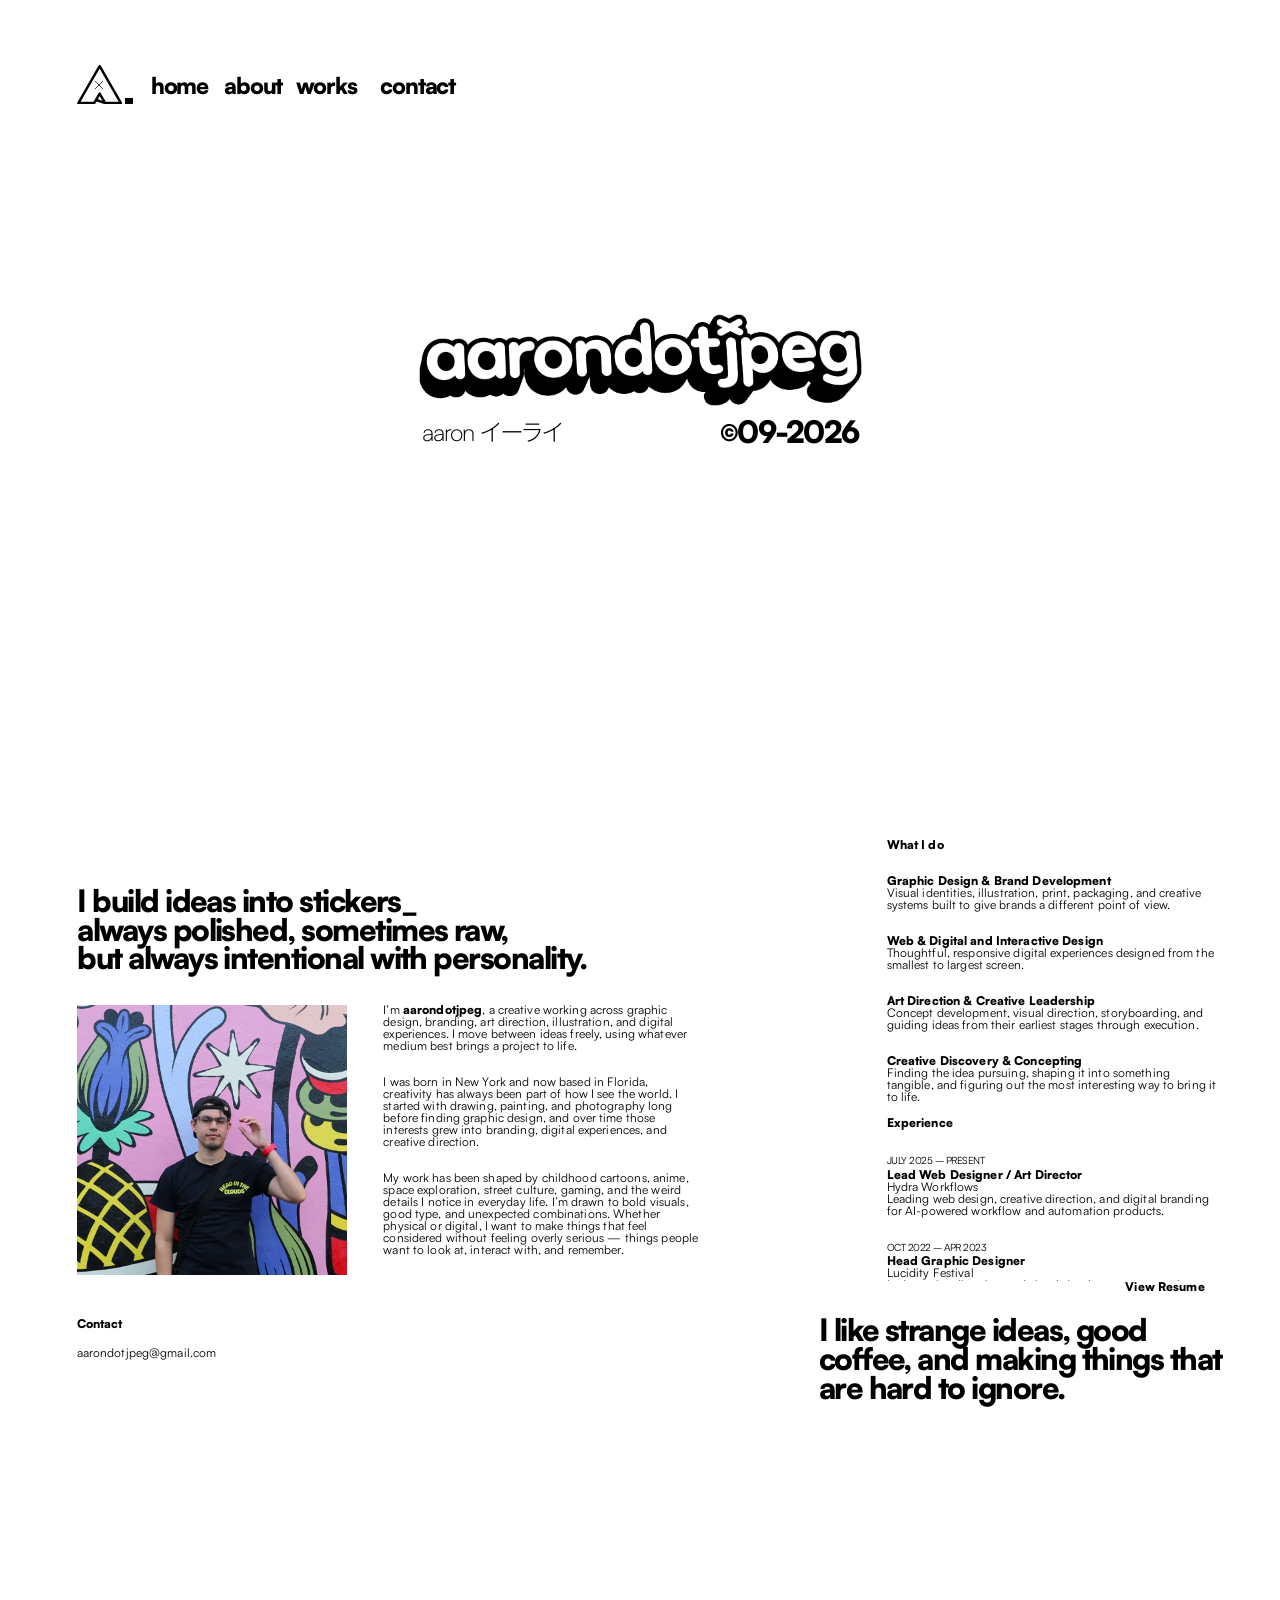
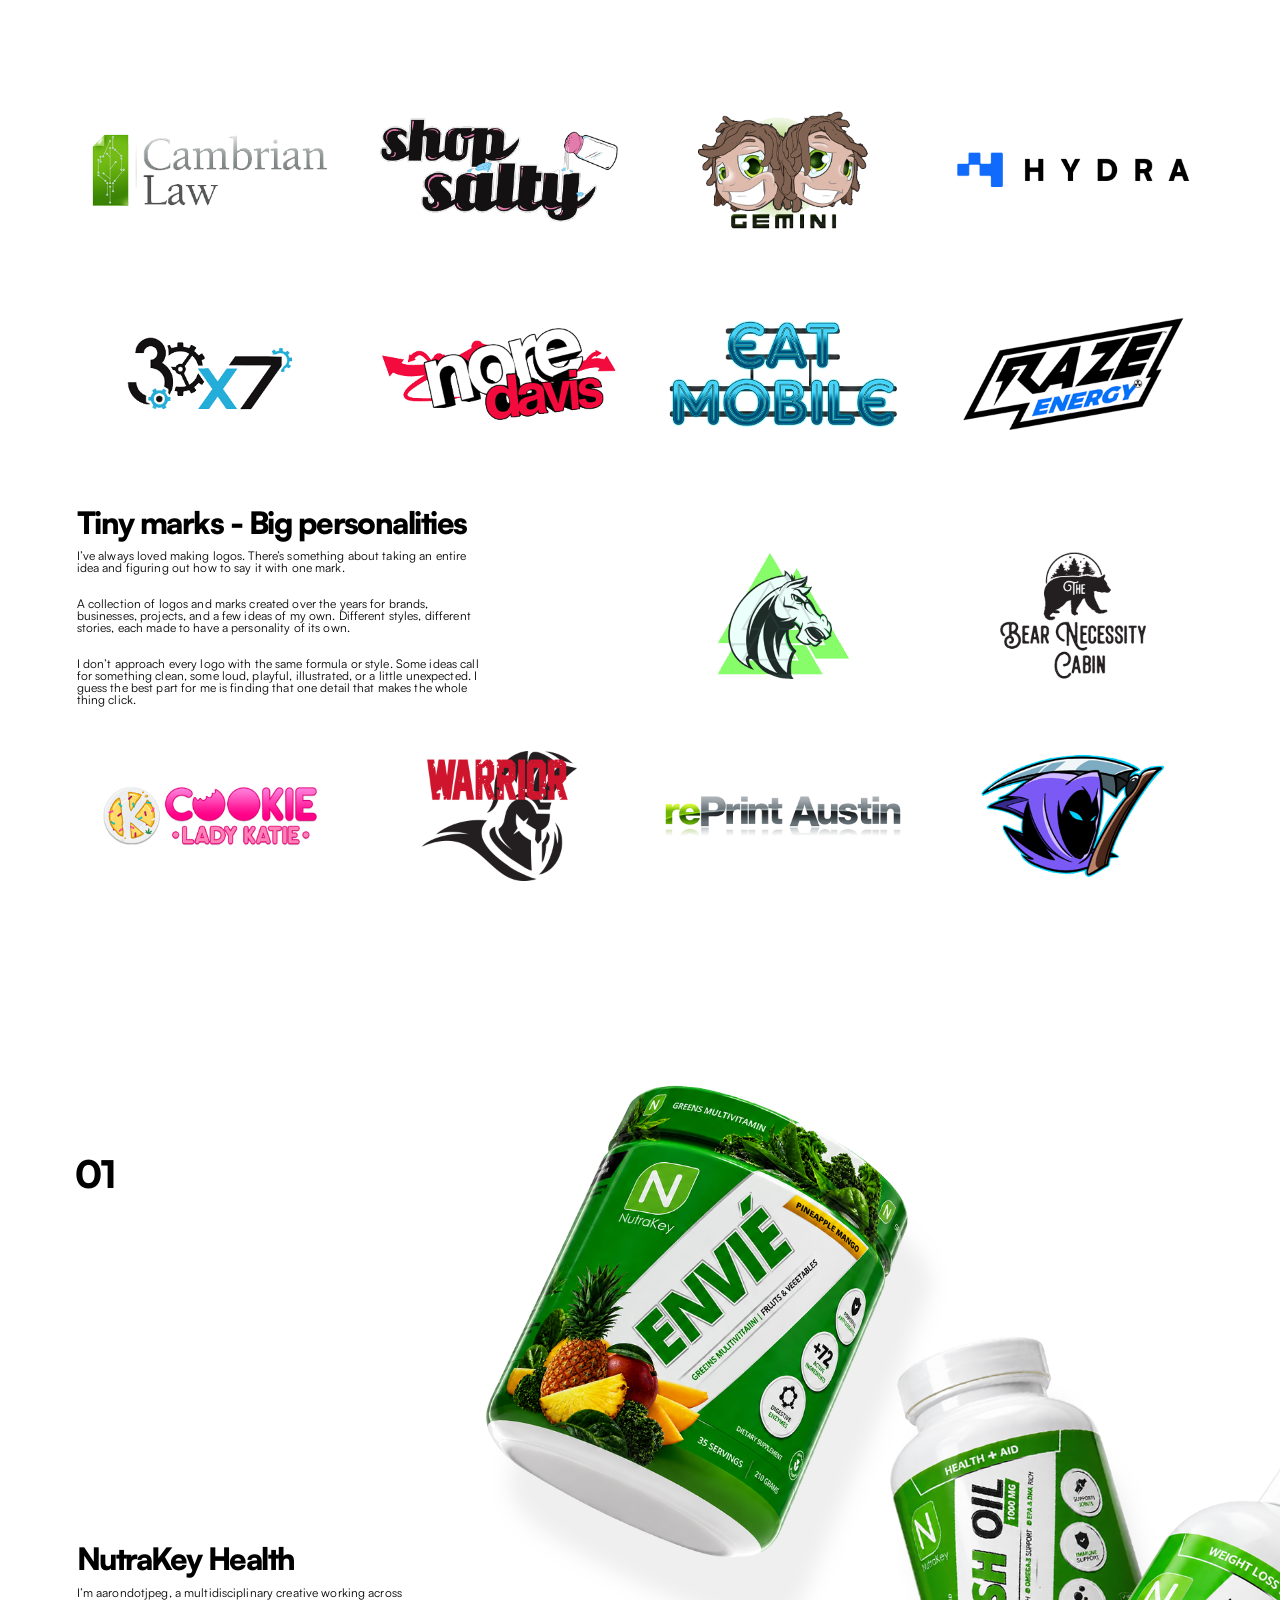
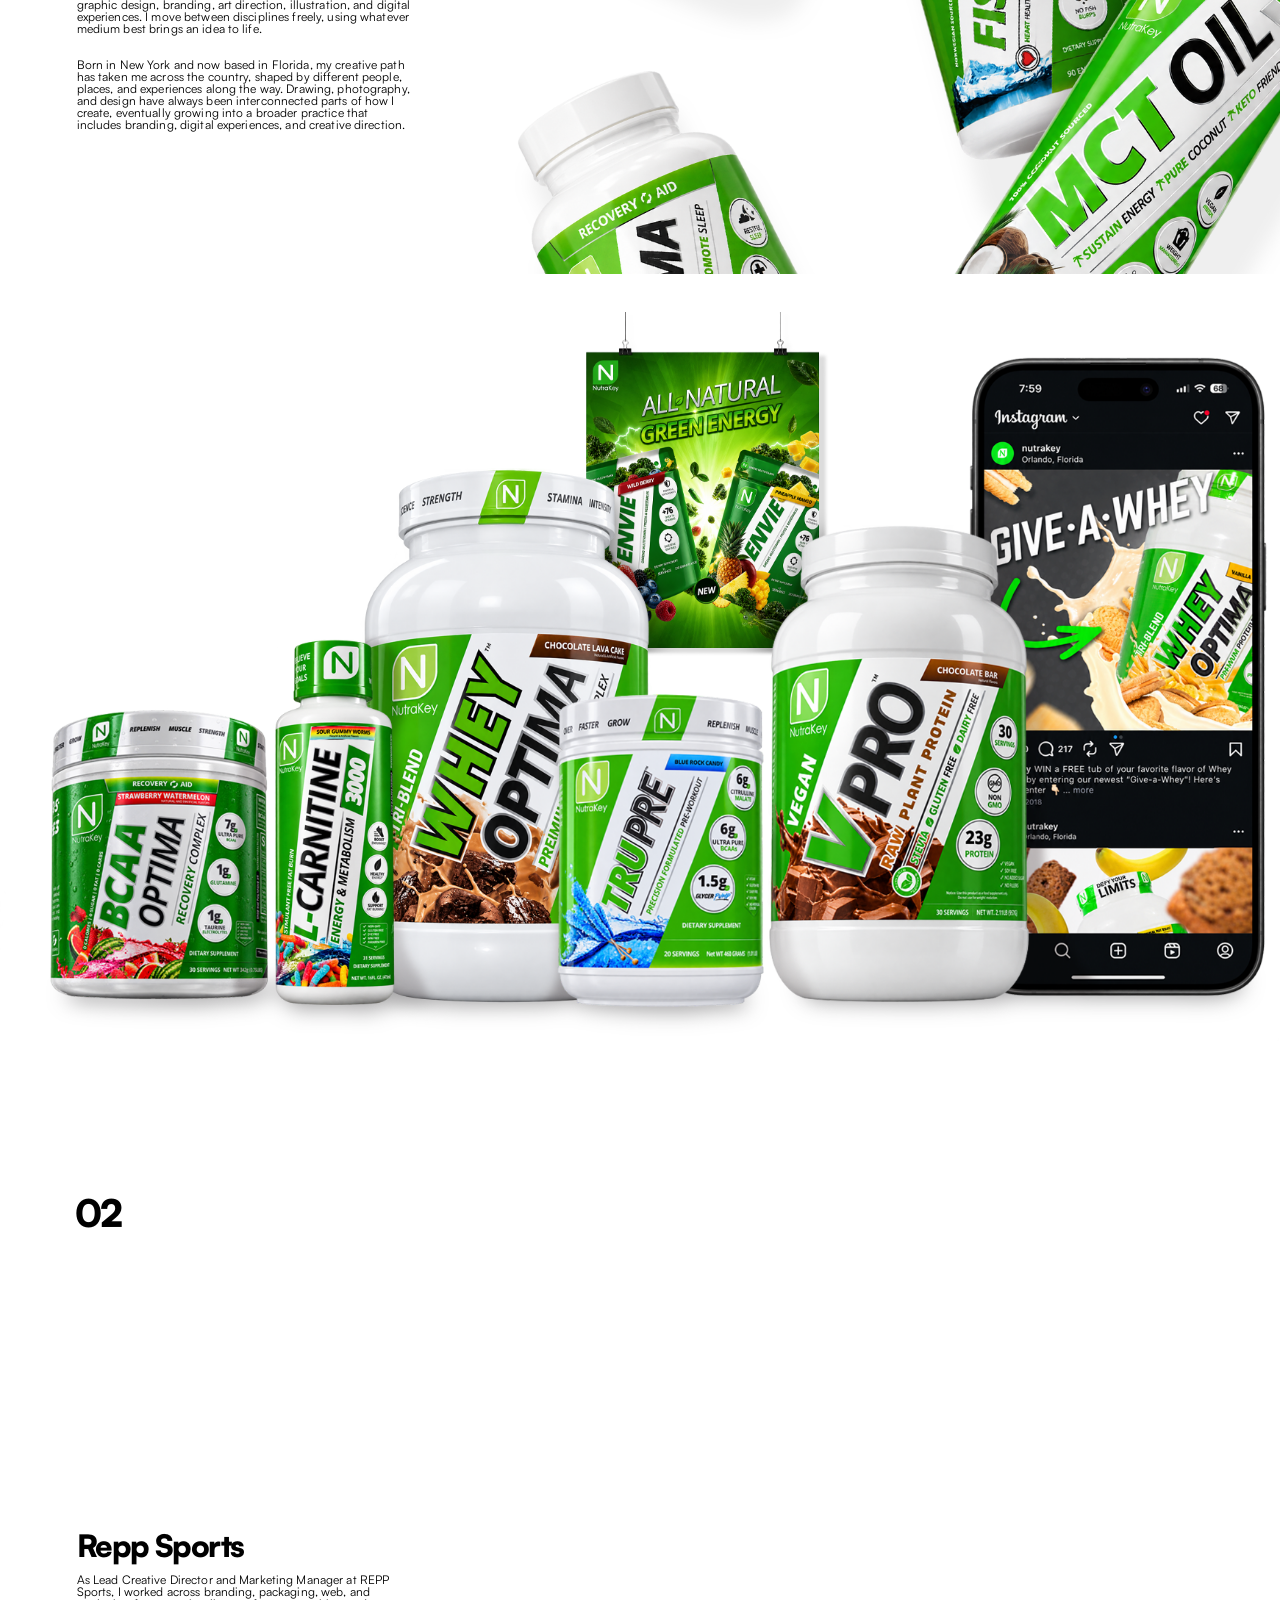
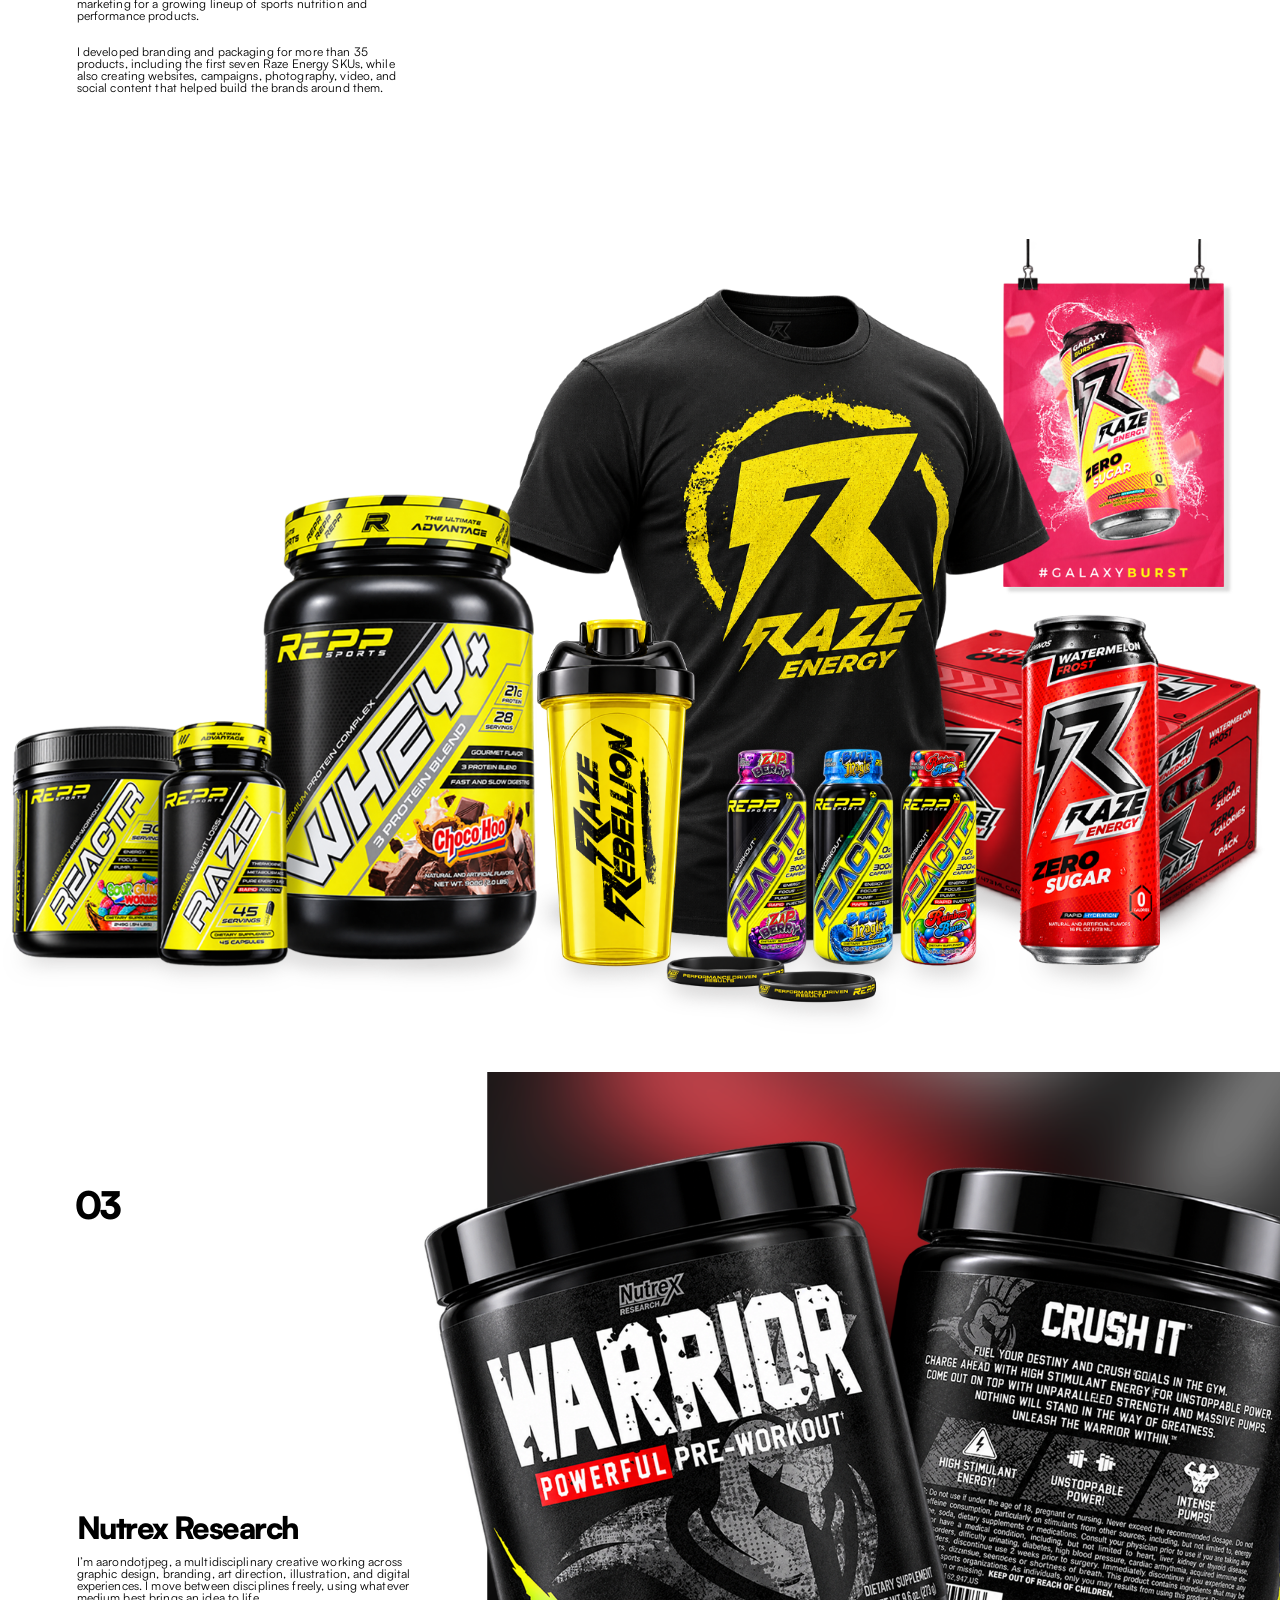
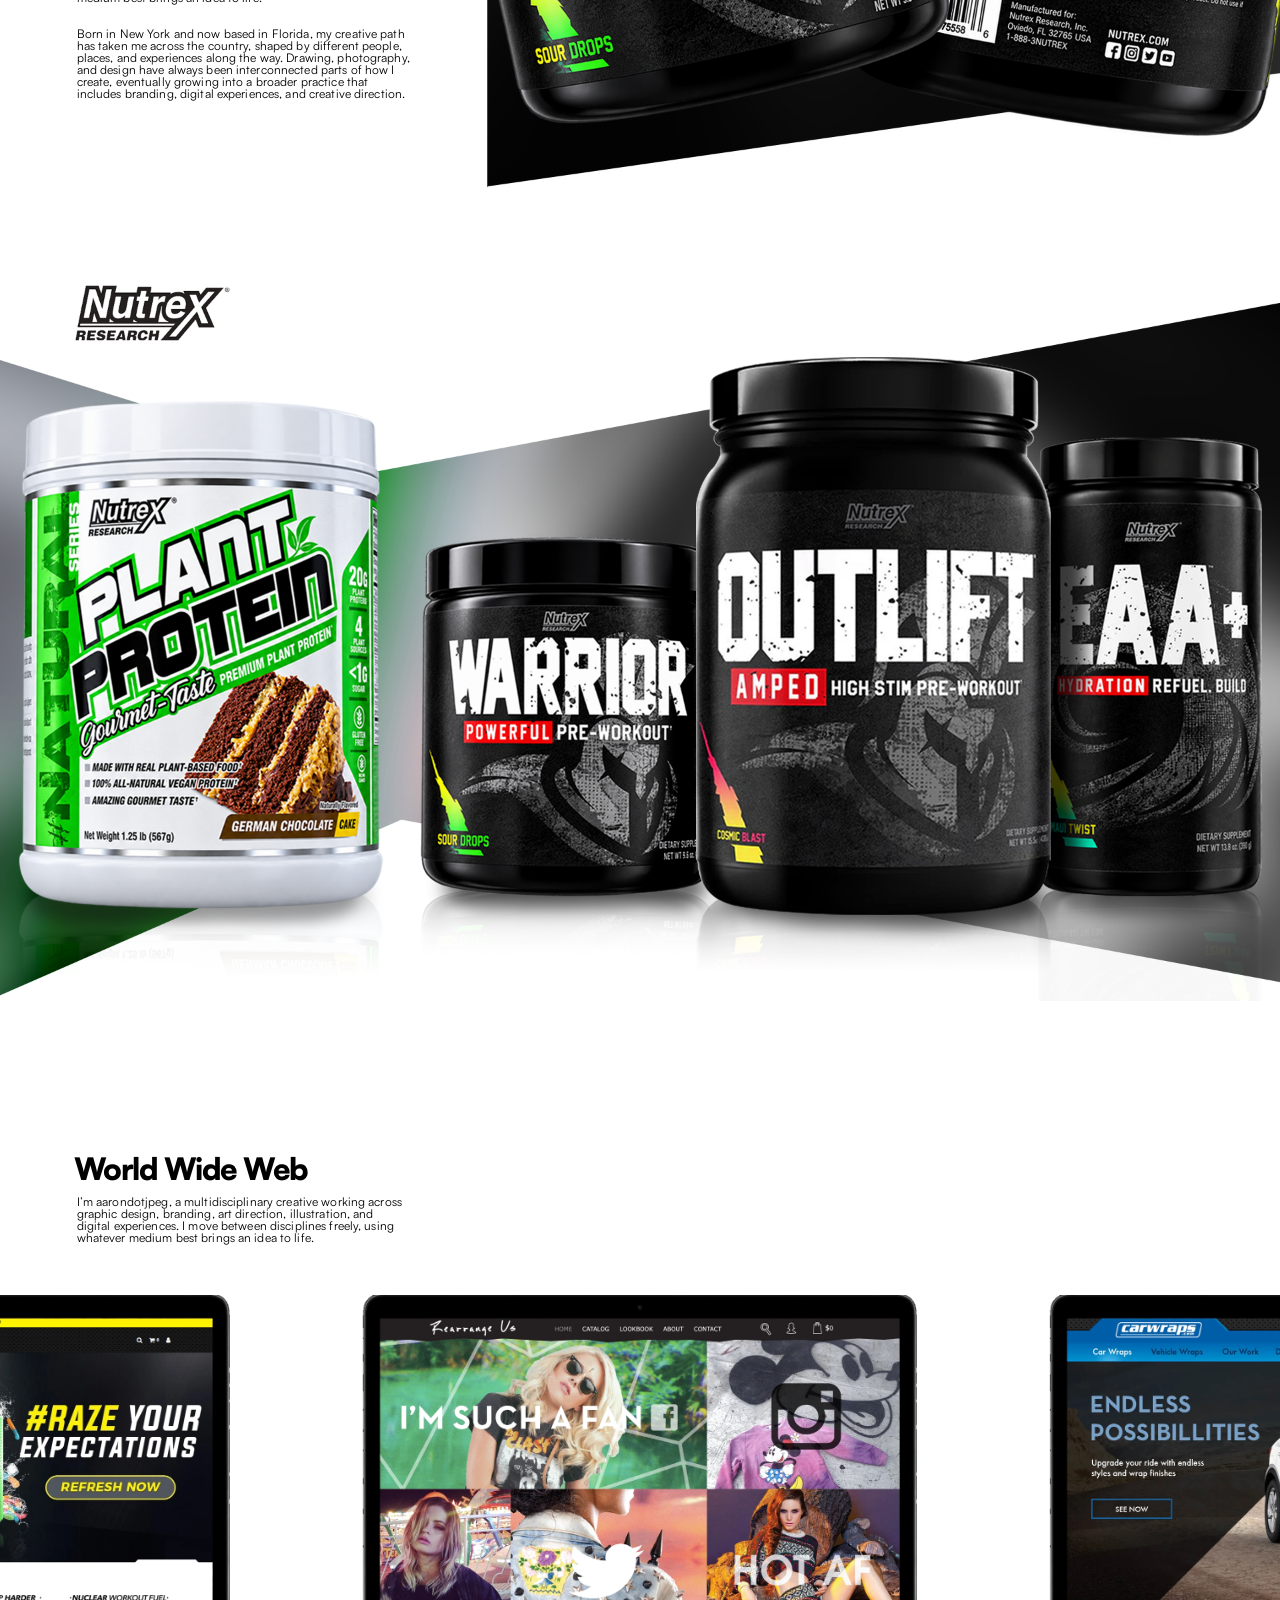
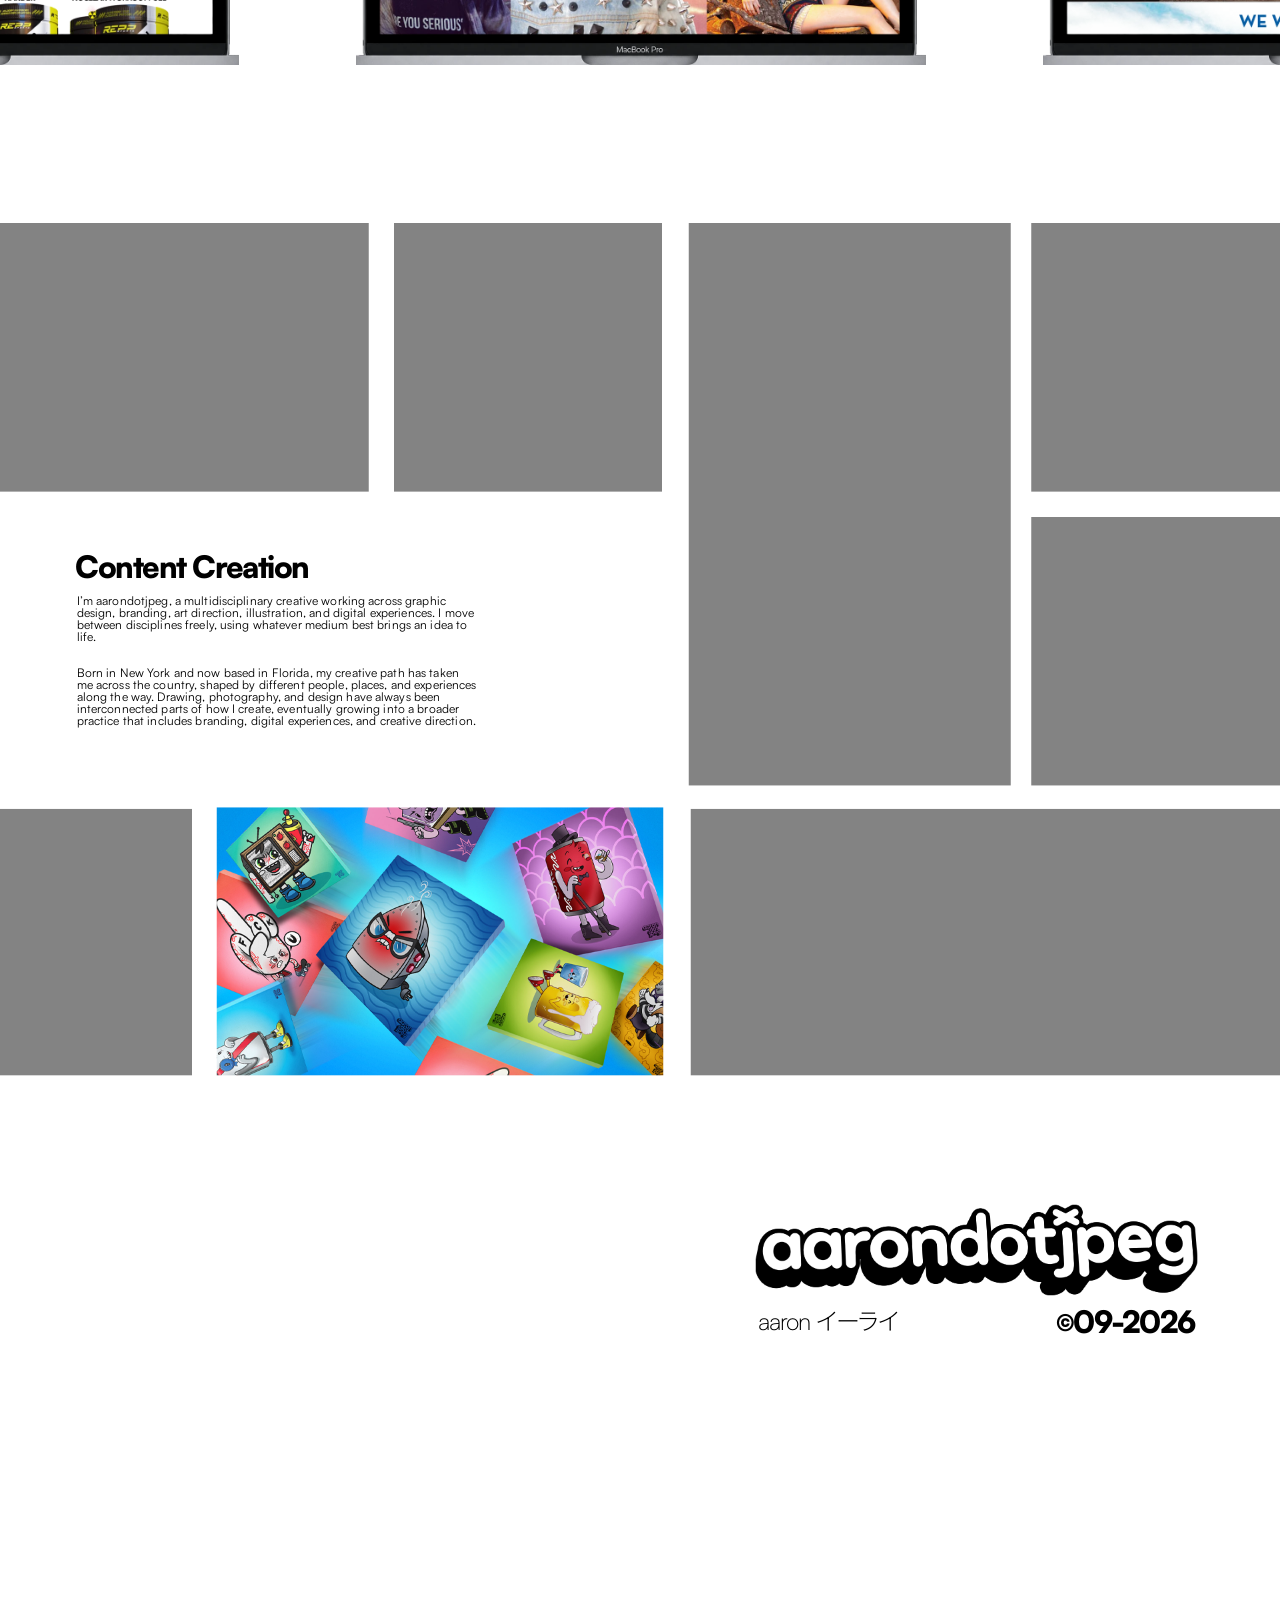
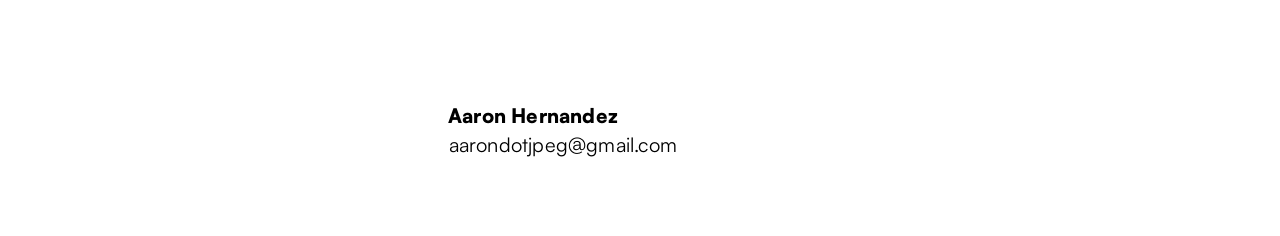
==== commit aecf6c3d: "Fix stale-cache bug on all in-place image swaps; can reveal timing and mobile/tablet sizing - assets" ====
--- a/web/index.html
+++ b/web/index.html
@@ -96,8 +96,8 @@
         <h2 class="ab-headline">I build ideas into<br class="ab-headline__br--word"> <span aria-hidden="true"><span class="ab-word" data-words="worlds,stickers,websites,t-shirts,inventions,cartoons,campaigns,products,content,profit">worlds</span><span class="ab-cursor">_</span></span><span class="visually-hidden">worlds</span><br>always polished, sometimes raw,<br class="ab-headline__br--tail"> but always intentional with personality.</h2>
 
         <picture class="ab-photo">
-          <source srcset="assets/img/about-portrait.webp" type="image/webp">
-          <img src="assets/img/about-portrait.jpg" alt="Aaron seated in front of a brightly painted mural"
+          <source srcset="assets/img/about-portrait-2.webp" type="image/webp">
+          <img src="assets/img/about-portrait-2.jpg" alt="Aaron seated in front of a brightly painted mural"
                width="405" height="405" loading="lazy" decoding="async">
         </picture>
 
@@ -252,46 +252,46 @@
         </div>
 
         <img class="wk-logo" style="--x:315; --y:380; --w:351; --h:138"
-             src="assets/img/works/nore-logo.webp" alt="Nore"
+             src="assets/img/works/nore-logo-2.webp" alt="Nore"
              width="351" height="138" loading="lazy" decoding="async">
         <img class="wk-logo" style="--x:748; --y:380; --w:247; --h:109"
-             src="assets/img/works/30x7-logo.webp" alt="30x7"
+             src="assets/img/works/30x7-logo-2.webp" alt="30x7"
              width="247" height="109" loading="lazy" decoding="async">
         <img class="wk-logo" style="--x:1174; --y:380; --w:353; --h:107"
-             src="assets/img/works/law-logo.webp" alt="Law"
+             src="assets/img/works/law-logo-2.webp" alt="Law"
              width="353" height="107" loading="lazy" decoding="async">
         <img class="wk-logo" style="--x:1610; --y:380; --w:319; --h:86"
-             src="assets/img/works/cookie-logo.webp" alt="Cookie"
+             src="assets/img/works/cookie-logo-2.webp" alt="Cookie"
              width="319" height="86" loading="lazy" decoding="async">
         <img class="wk-logo" style="--x:315; --y:685; --w:276; --h:185"
-             src="assets/img/works/reaper-logo.webp" alt="Reaper"
+             src="assets/img/works/reaper-logo-2.webp" alt="Reaper"
              width="276" height="185" loading="lazy" decoding="async">
         <img class="wk-logo" style="--x:748; --y:685; --w:344; --h:162"
-             src="assets/img/works/eat-mobile-logo.webp" alt="Eat Mobile"
+             src="assets/img/works/eat-mobile-logo-2.webp" alt="Eat Mobile"
              width="344" height="162" loading="lazy" decoding="async">
         <img class="wk-logo" style="--x:1174; --y:685; --w:201; --h:193"
-             src="assets/img/works/horse-logo.webp" alt="Horse"
+             src="assets/img/works/horse-logo-2.webp" alt="Horse"
              width="201" height="193" loading="lazy" decoding="async">
         <img class="wk-logo" style="--x:1610; --y:685; --w:219; --h:190"
-             src="assets/img/works/bear-logo.webp" alt="Bear"
+             src="assets/img/works/bear-logo-2.webp" alt="Bear"
              width="219" height="190" loading="lazy" decoding="async">
         <img class="wk-logo" style="--x:1174; --y:1048; --w:361; --h:157"
-             src="assets/img/works/salty-logo.webp" alt="Salty"
+             src="assets/img/works/salty-logo-2.webp" alt="Salty"
              width="361" height="157" loading="lazy" decoding="async">
         <img class="wk-logo" style="--x:1610; --y:1048; --w:354; --h:61"
-             src="assets/img/works/austin-logo.webp" alt="Austin"
+             src="assets/img/works/austin-logo-2.webp" alt="Austin"
              width="354" height="61" loading="lazy" decoding="async">
         <img class="wk-logo" style="--x:315; --y:1349; --w:329; --h:168"
-             src="assets/img/works/raze-logo.webp" alt="Raze"
+             src="assets/img/works/raze-logo-2.webp" alt="Raze"
              width="329" height="168" loading="lazy" decoding="async">
         <img class="wk-logo" style="--x:748; --y:1349; --w:257; --h:177"
-             src="assets/img/works/gemini-logo.webp" alt="Gemini"
+             src="assets/img/works/gemini-logo-2.webp" alt="Gemini"
              width="257" height="177" loading="lazy" decoding="async">
         <img class="wk-logo" style="--x:1174; --y:1349; --w:349; --h:52"
-             src="assets/img/works/hydra-logo.webp" alt="Hydra"
+             src="assets/img/works/hydra-logo-2.webp" alt="Hydra"
              width="349" height="52" loading="lazy" decoding="async">
         <img class="wk-logo" style="--x:1610; --y:1349; --w:234; --h:195"
-             src="assets/img/works/warrior-logo.webp" alt="Warrior"
+             src="assets/img/works/warrior-logo-2.webp" alt="Warrior"
              width="234" height="195" loading="lazy" decoding="async">
 
       </div>
@@ -320,7 +320,7 @@
           <p>Born in New York and now based in Florida, my creative path has taken me across the country, shaped by different people, places, and experiences along the way. Drawing, photography, and design have always been interconnected parts of how I create, eventually growing into a broader practice that includes branding, digital experiences, and creative direction.</p>
         </div>
         <div class="pj-window" style="--x:728; --y:0; --w:1192; --h:1250">
-          <img class="pj-parallax" src="assets/img/work/nutrakey-a-right.webp"
+          <img class="pj-parallax" src="assets/img/work/nutrakey-a-right-2.webp"
                alt="NutraKey supplement collage — Envié, Fish Oil, MCT Oil and Z Optima"
                width="1161" height="1660" loading="lazy" decoding="async">
         </div>
@@ -331,7 +331,7 @@
   <section class="panel panel--project" id="nutrakey-work"
            style="--ar:0.569792" aria-label="NutraKey Health, continued">
     <div class="panel__inner">
-      <img class="pj-bg" src="assets/img/work/nutrakey-b.webp"
+      <img class="pj-bg" src="assets/img/work/nutrakey-b-2.webp"
            alt="NutraKey product range and social campaign — BCAA Optima, L-Carnitine, Whey Optima, TruPre and V Pro"
            width="1741" height="992" loading="lazy" decoding="async">
     </div>
@@ -373,7 +373,7 @@
   <section class="panel panel--project" id="repp-sports-work"
            style="--ar:0.620973" aria-label="Repp Sports, continued">
     <div class="panel__inner">
-      <img class="pj-bg" src="assets/img/work/repp-b.webp"
+      <img class="pj-bg" src="assets/img/work/repp-b-2.webp"
          alt="Repp Sports product range — REACTR, RAZE, Whey+, apparel and Raze Energy 12-pack"
          width="1707" height="1060" loading="lazy" decoding="async">
     </div>
--- a/web/styles/project.css
+++ b/web/styles/project.css
@@ -93,9 +93,12 @@
     width:  calc(var(--w) * var(--u));
     height: calc(var(--h) * var(--u));
     opacity: 0;
-    transform: translateY(calc(16 * var(--u)));
-    transition: opacity var(--dur-slow, 600ms) var(--ease-out),
-                transform var(--dur-slow, 600ms) var(--ease-out);
+    /* Subtler and slower than the site's usual --dur-slow: a small rise
+       (8 design px, half the old 16) over 1.1s reads as a gentle settle
+       rather than something popping in. */
+    transform: translateY(calc(8 * var(--u)));
+    transition: opacity 1100ms var(--ease-out),
+                transform 1100ms var(--ease-out);
   }
   .pj-can[data-revealed] {
     opacity: 1;
@@ -285,23 +288,23 @@
     }
 
     /* Repp Sports' four cans: the desktop absolute-positioned row doesn't
-       fit a stacked mobile layout, so .pj-cans becomes a real (wrapping)
-       row of its own instead of four separate column items — same
-       left-to-right order, just centered and sized to the viewport
-       instead of the 1920 canvas. The reveal animation itself (see
-       scripts/can-reveal.js) still runs unchanged; only position/size are
-       overridden here. */
+       fit a stacked mobile layout, so .pj-cans becomes a real row of its
+       own instead of four separate column items — same left-to-right
+       order and still one line at every width (no wrap), just sized to
+       the viewport instead of the 1920 canvas. The reveal animation
+       itself (see scripts/can-reveal.js) still runs unchanged; only
+       position/size are overridden here. */
     .panel--project .pj-cans {
       order: 1;
       display: flex;
-      flex-wrap: wrap;
+      flex-wrap: nowrap;
       justify-content: center;
-      gap: clamp(8px, 3vw, 20px);
+      gap: clamp(4px, 1.5vw, 14px);
       width: 100%;
     }
     .panel--project .pj-can {
       position: static;
-      width: calc(25% - 15px);
+      width: calc(25% - 8px);
       height: auto;
     }
 
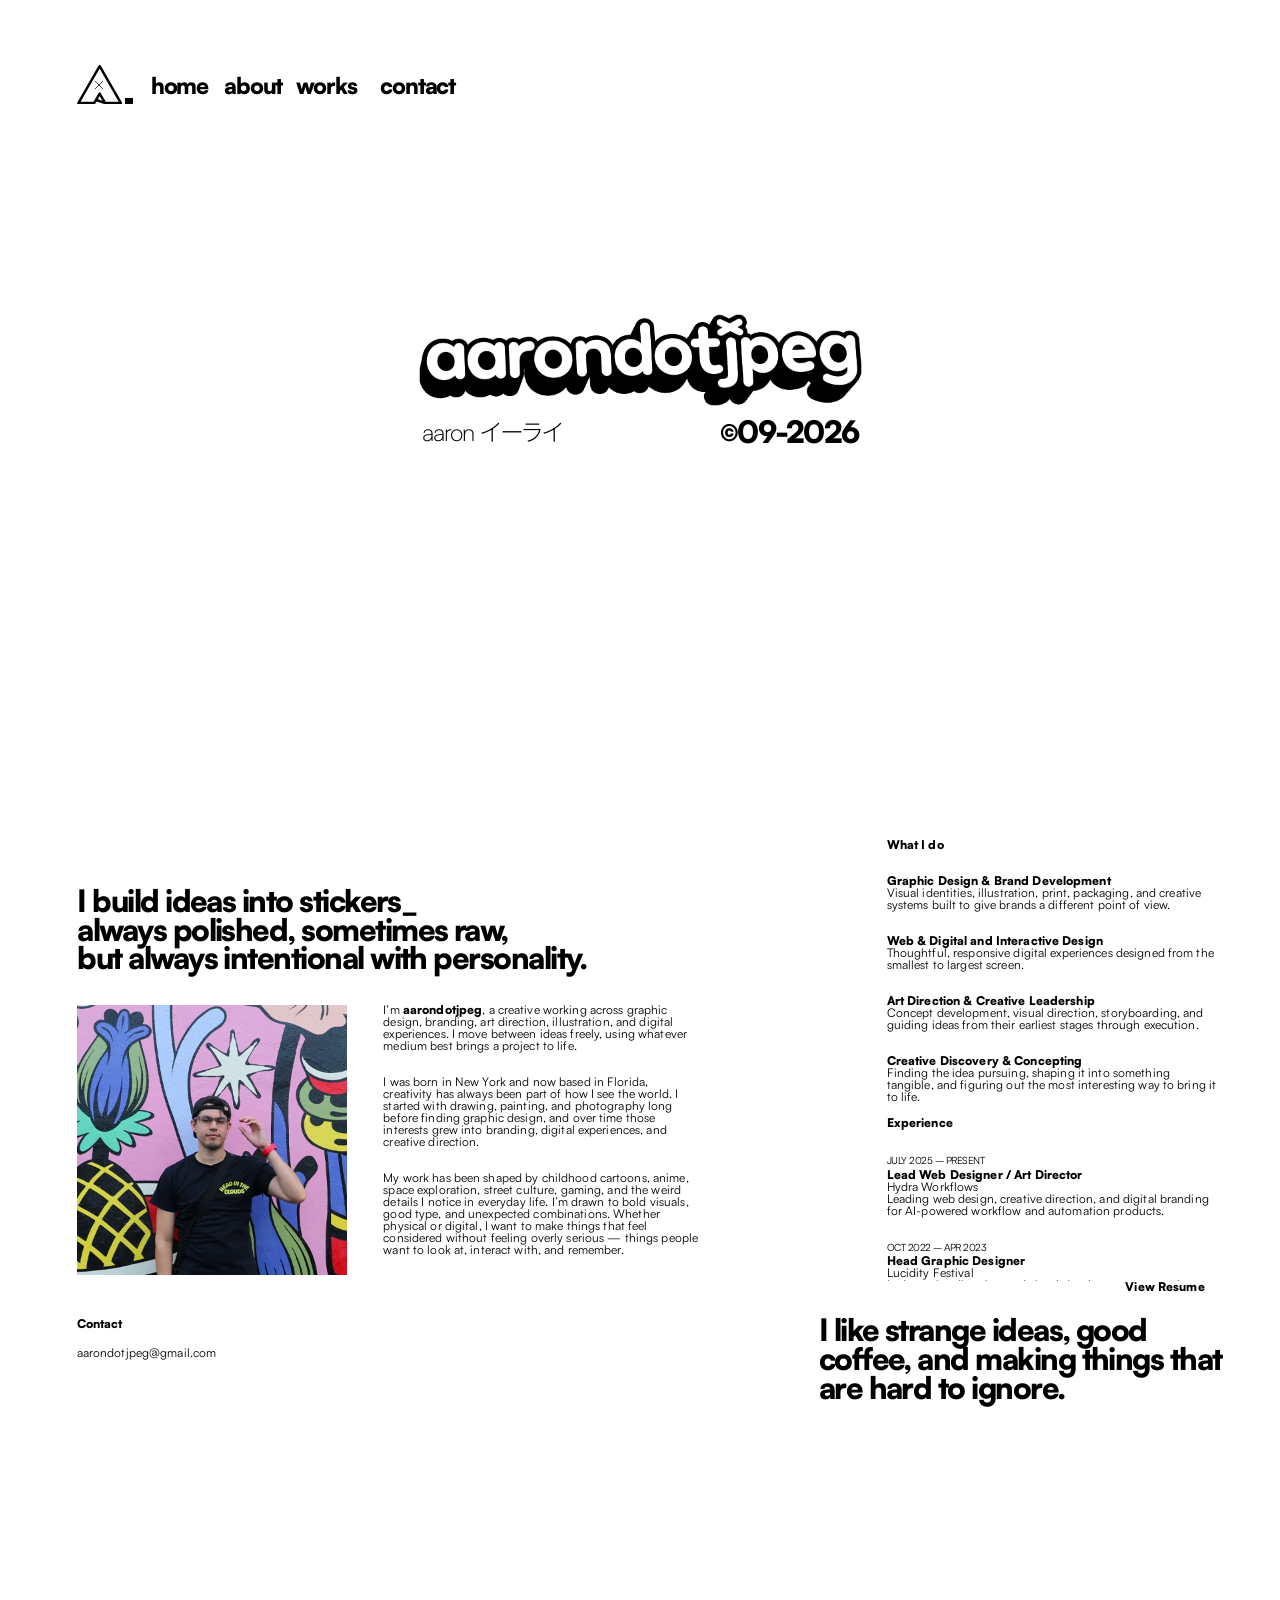
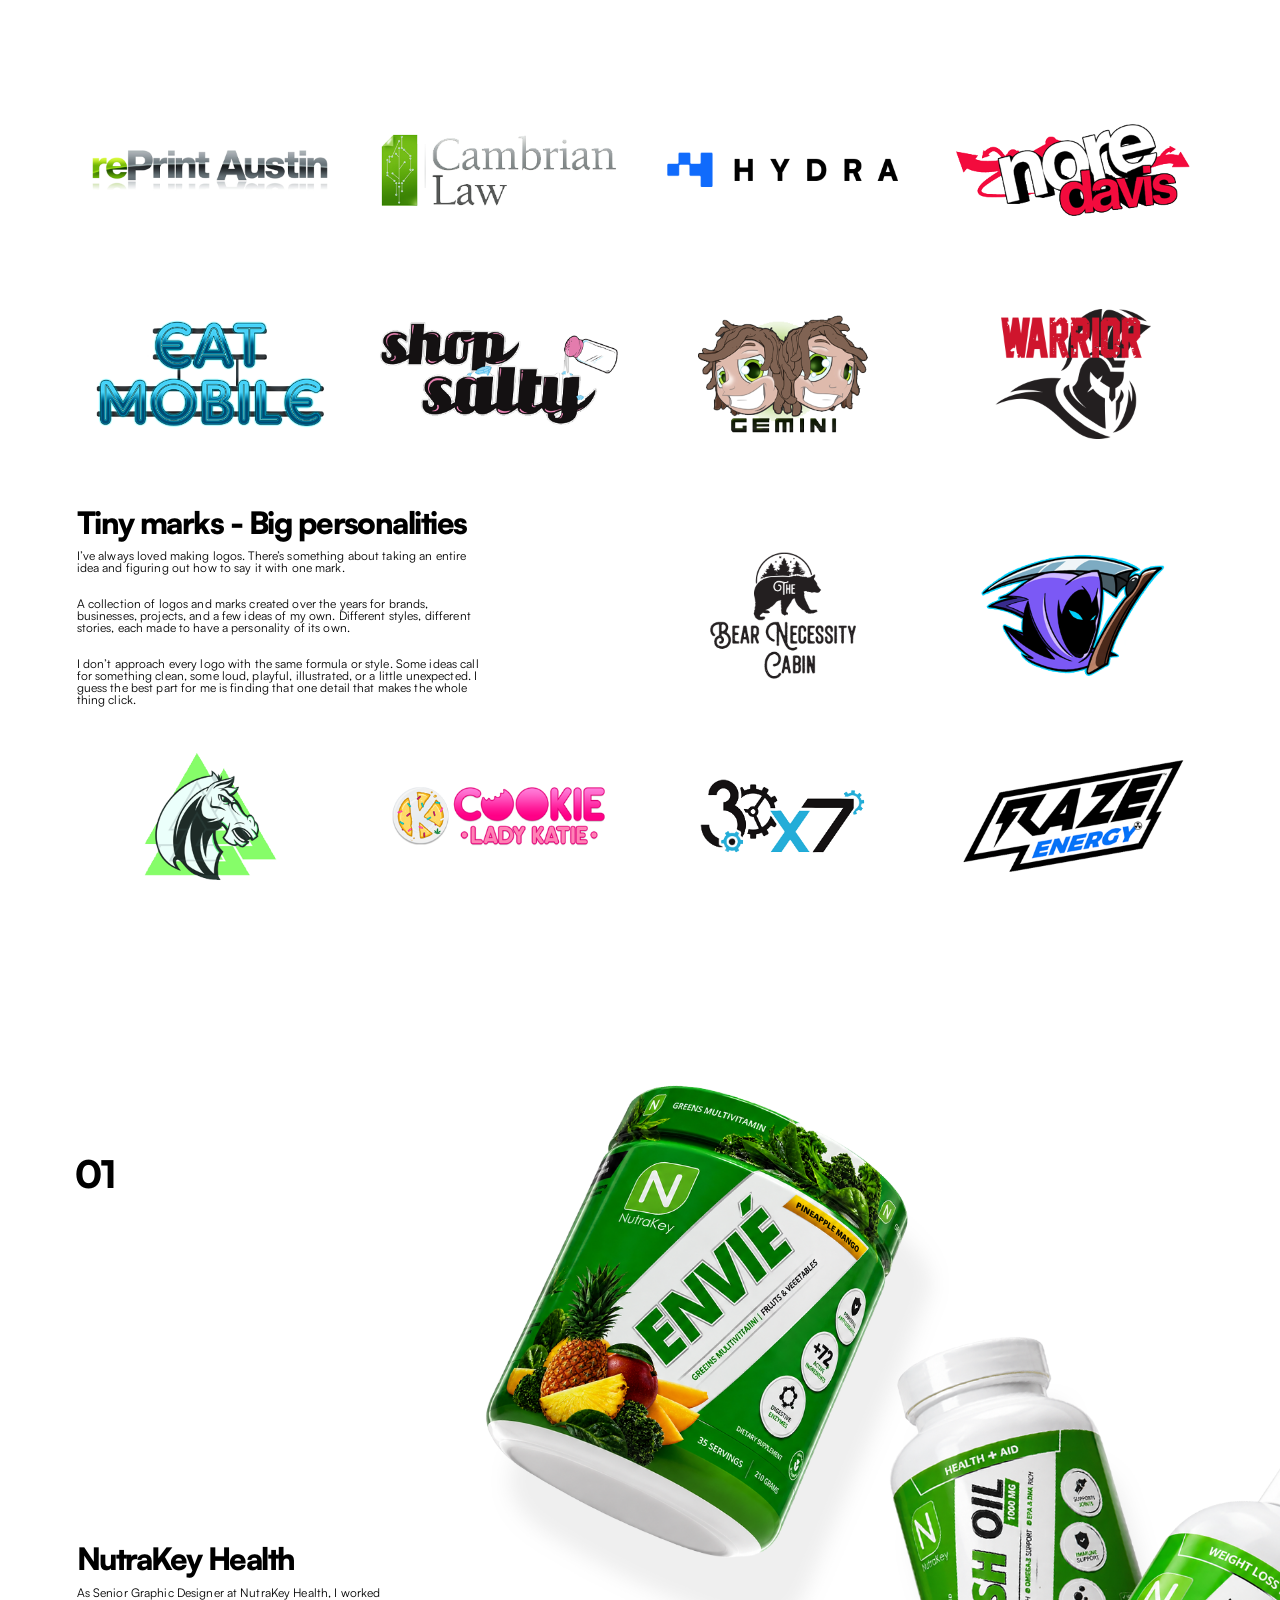
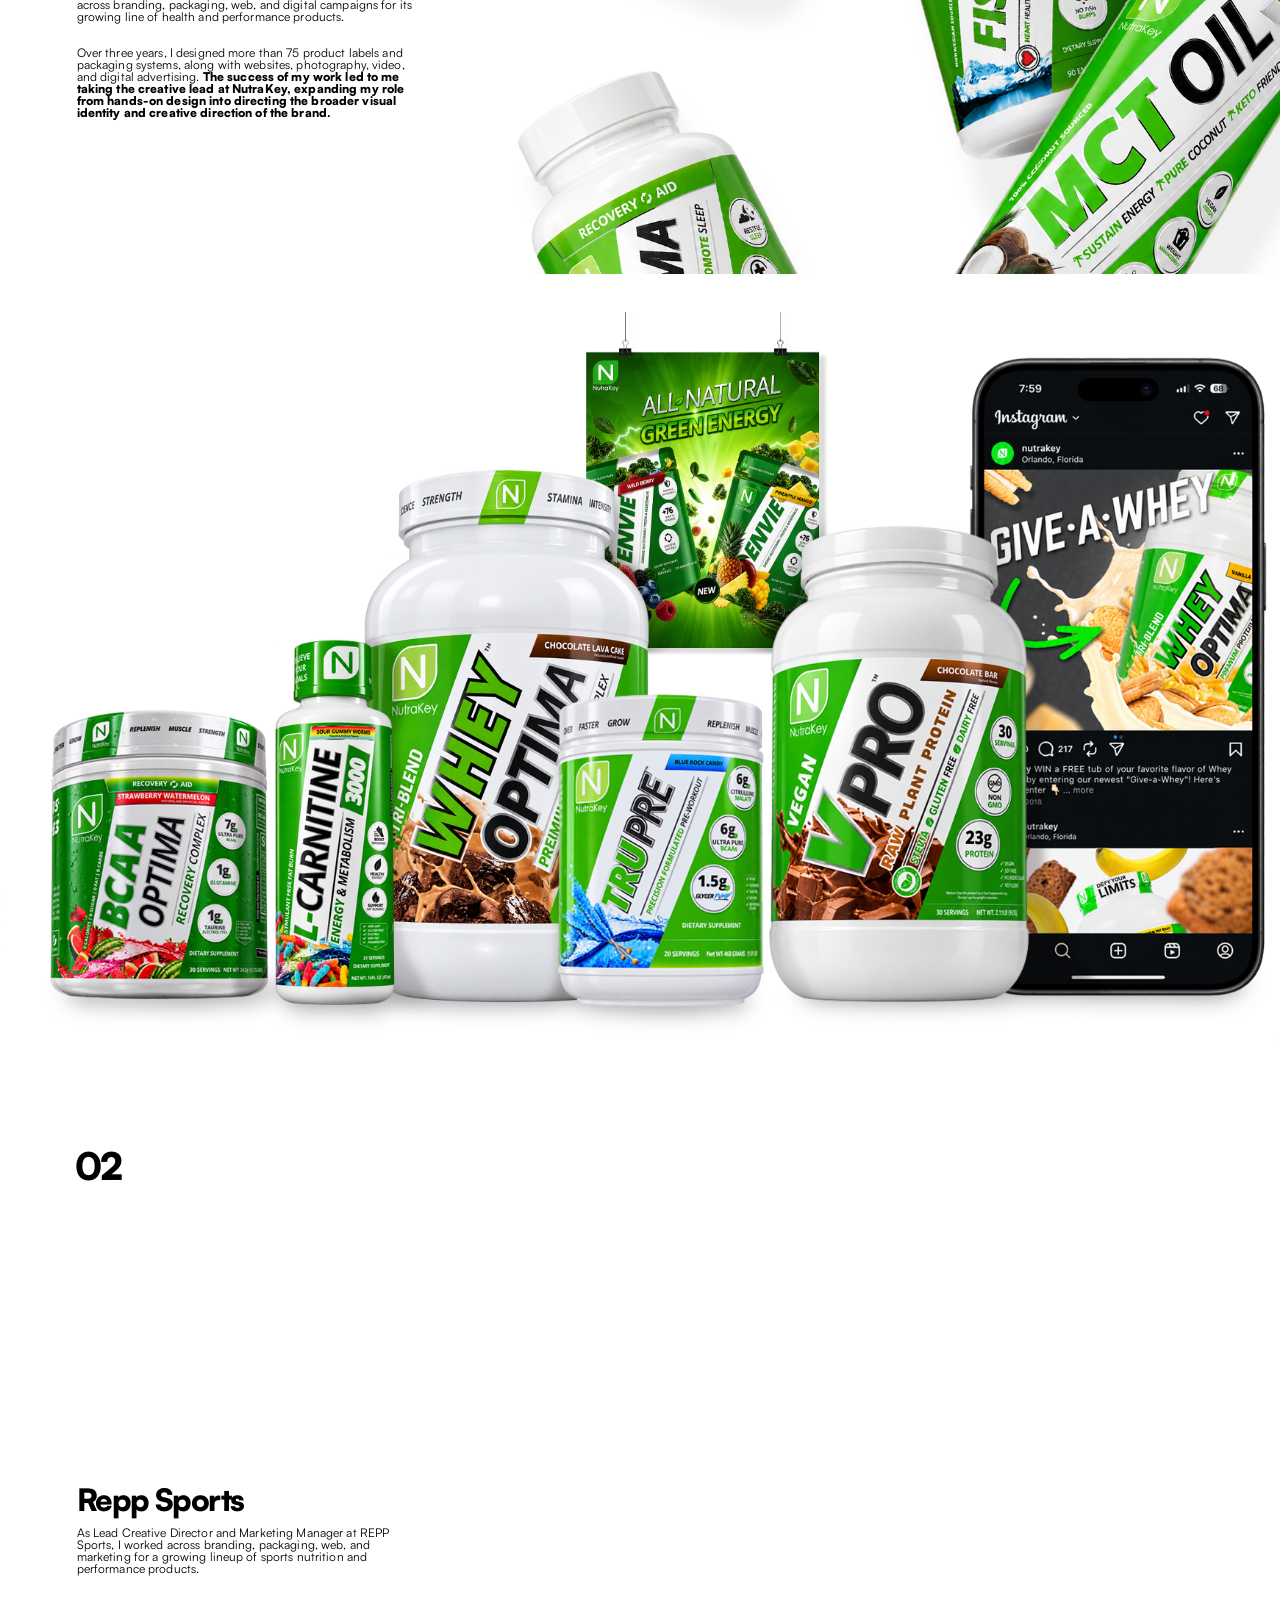
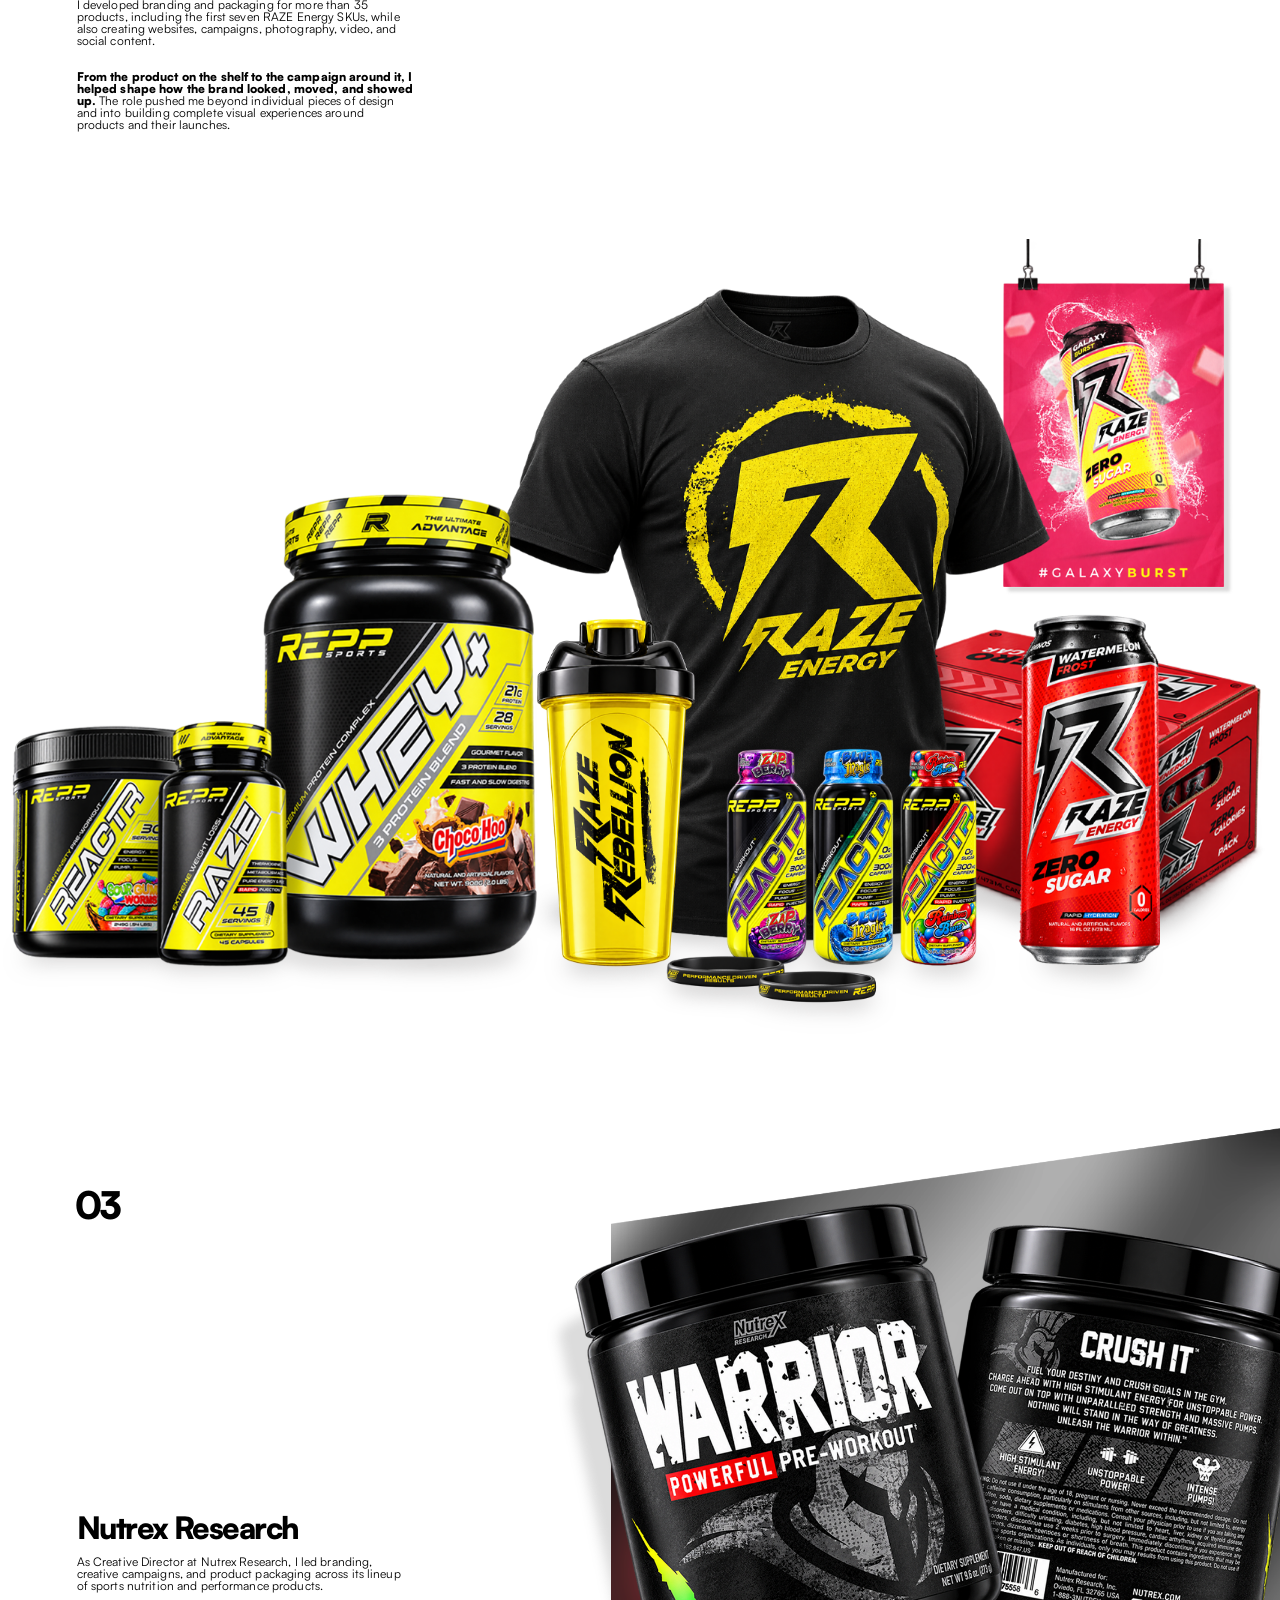
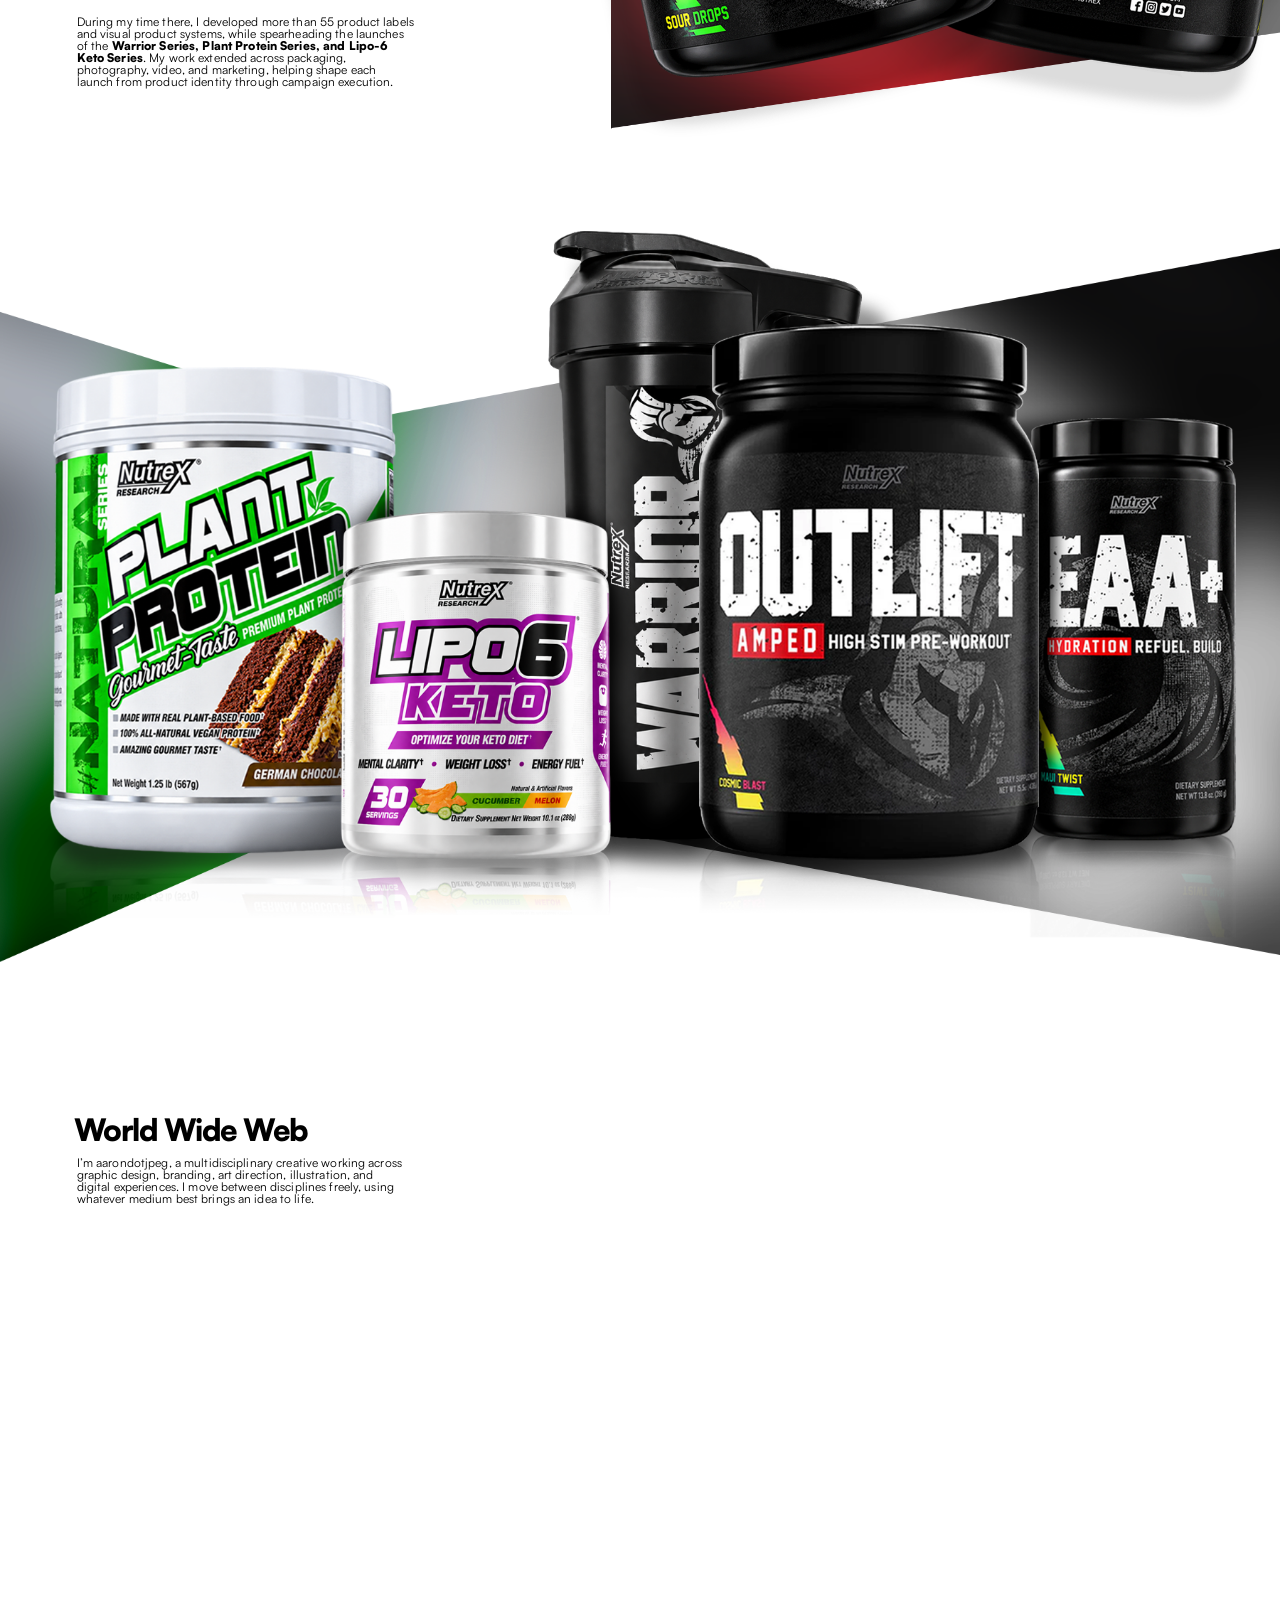
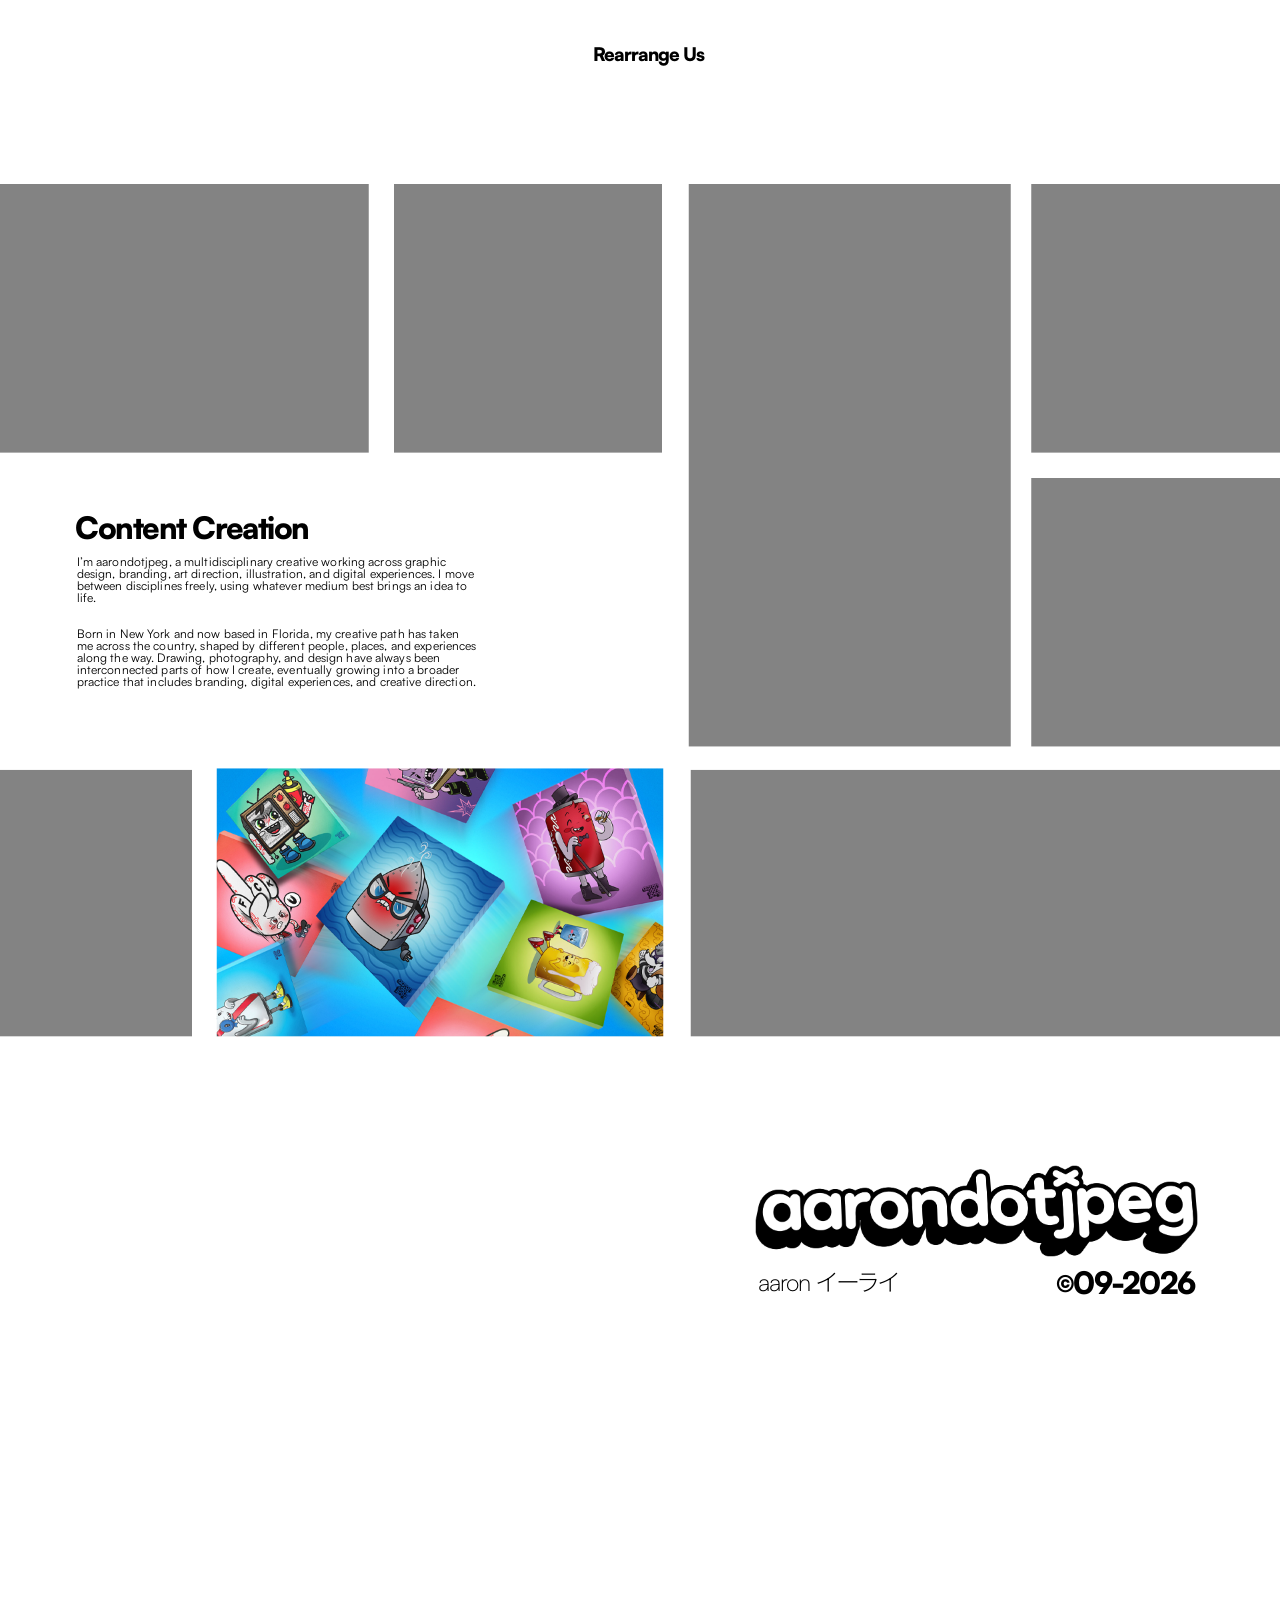
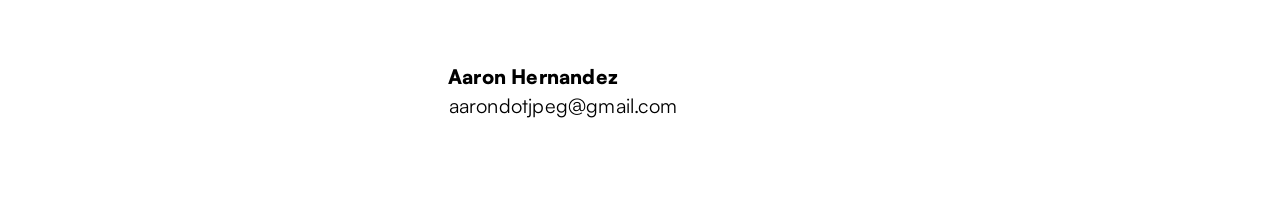
==== commit f8649b1e: "Home: interactive pixel-reveal mouse effect; Nutrex: two-panel build with fade-in reveal Home: - new" ====
--- a/web/index.html
+++ b/web/index.html
@@ -77,6 +77,12 @@
   <section class="panel" id="home"
            style="--ar:0.562500" aria-label="Home">
     <div class="panel__inner">
+      <!-- Hidden until the mouse reveals it in a pixelated trail — see
+           scripts/home-reveal.js. Decorative, so no fallback content: a
+           visitor who never moves the mouse (or has reduced motion) just
+           sees the plain page underneath, which is a complete page on its
+           own already. -->
+      <canvas class="home__reveal" aria-hidden="true"></canvas>
       <div class="stage">
         <img class="home__logo" src="assets/img/logo.png"
              alt="aarondotjpeg" width="677" height="150" fetchpriority="high" decoding="async">
@@ -314,10 +320,9 @@
       <div class="stage" style="--stage-h:1250">
         <p class="pj-num"   style="--x:112; --y:172.4">01</p>
         <h2 class="pj-title" style="--y:755">NutraKey Health</h2>
-        <!-- TODO(artboard-4): copy is not final; holding the layout. -->
         <div class="pj-bio" style="--y:819; --w:506">
-          <p>I’m aarondotjpeg, a multidisciplinary creative working across graphic design, branding, art direction, illustration, and digital experiences. I move between disciplines freely, using whatever medium best brings an idea to life.</p>
-          <p>Born in New York and now based in Florida, my creative path has taken me across the country, shaped by different people, places, and experiences along the way. Drawing, photography, and design have always been interconnected parts of how I create, eventually growing into a broader practice that includes branding, digital experiences, and creative direction.</p>
+          <p>As Senior Graphic Designer at NutraKey Health, I worked across branding, packaging, web, and digital campaigns for its growing line of health and performance products.</p>
+          <p>Over three years, I designed more than 75 product labels and packaging systems, along with websites, photography, video, and digital advertising. <b>The success of my work led to me taking the creative lead at NutraKey, expanding my role from hands-on design into directing the broader visual identity and creative direction of the brand.</b></p>
         </div>
         <div class="pj-window" style="--x:728; --y:0; --w:1192; --h:1250">
           <img class="pj-parallax" src="assets/img/work/nutrakey-a-right-2.webp"
@@ -346,11 +351,12 @@
            style="--ar:0.563021" aria-label="Repp Sports">
     <div class="panel__inner">
       <div class="stage" style="--stage-h:1081">
-        <p class="pj-num"   style="--x:112; --y:172.4">02</p>
-        <h2 class="pj-title" style="--y:677">Repp Sports</h2>
-        <div class="pj-bio" style="--y:741; --w:506">
+        <p class="pj-num"   style="--x:112; --y:102.4">02</p>
+        <h2 class="pj-title" style="--y:607">Repp Sports</h2>
+        <div class="pj-bio" style="--y:671; --w:506">
           <p>As Lead Creative Director and Marketing Manager at REPP Sports, I worked across branding, packaging, web, and marketing for a growing lineup of sports nutrition and performance products.</p>
-          <p>I developed branding and packaging for more than 35 products, including the first seven Raze Energy SKUs, while also creating websites, campaigns, photography, video, and social content that helped build the brands around them.</p>
+          <p>I developed branding and packaging for more than 35 products, including the first seven RAZE Energy SKUs, while also creating websites, campaigns, photography, video, and social content.</p>
+          <p><b>From the product on the shelf to the campaign around it, I helped shape how the brand looked, moved, and showed up.</b> The role pushed me beyond individual pieces of design and into building complete visual experiences around products and their launches.</p>
         </div>
         <div class="pj-cans">
           <img class="pj-can" data-can-order="4" style="--x:725; --y:138; --w:331; --h:844"
@@ -379,30 +385,37 @@
     </div>
   </section>
 
+  <!-- One flat image, fades in — see scripts/nutrex-reveal.js and
+       .nx-reveal in project.css. Triggers once, the first time the panel
+       scrolls into view. -->
   <section class="panel panel--project" id="nutrex"
            style="--ar:0.563021" aria-label="Nutrex Research">
     <div class="panel__inner">
-      <img class="pj-bg" src="assets/img/work/nutrex-a.webp"
-         alt="Nutrex Research supplement packaging"
-         width="1920" height="1081" loading="lazy" decoding="async">
       <div class="stage" style="--stage-h:1081">
         <p class="pj-num"   style="--x:112; --y:172.4">03</p>
         <h2 class="pj-title" style="--y:662">Nutrex Research</h2>
-        <!-- TODO(artboard-6): copy is not final; holding the layout. -->
         <div class="pj-bio" style="--y:726; --w:506">
-          <p>I’m aarondotjpeg, a multidisciplinary creative working across graphic design, branding, art direction, illustration, and digital experiences. I move between disciplines freely, using whatever medium best brings an idea to life.</p>
-          <p>Born in New York and now based in Florida, my creative path has taken me across the country, shaped by different people, places, and experiences along the way. Drawing, photography, and design have always been interconnected parts of how I create, eventually growing into a broader practice that includes branding, digital experiences, and creative direction.</p>
+          <p>As Creative Director at Nutrex Research, I led branding, creative campaigns, and product packaging across its lineup of sports nutrition and performance products.</p>
+          <p>During my time there, I developed more than 55 product labels and visual product systems, while spearheading the launches of the <b>Warrior Series, Plant Protein Series, and Lipo-6 Keto Series</b>. My work extended across packaging, photography, video, and marketing, helping shape each launch from product identity through campaign execution.</p>
+        </div>
+        <!-- x+w = 1920, flush with the panel's own right edge (not just
+             the padded text column — see the mobile/tablet notes on
+             #nutrakey .pj-window for why that distinction matters). -->
+        <div class="nx-reveal" style="--x:820; --y:83.5; --w:1100; --h:914">
+          <img class="nx-reveal__img" src="assets/img/work/nutrex-reveal-2.webp"
+               alt="Nutrex Research Warrior pre-workout, front and back label"
+               width="1303" height="1083" loading="lazy" decoding="async">
         </div>
       </div>
     </div>
   </section>
 
   <section class="panel panel--project" id="nutrex-work"
-           style="--ar:0.601563" aria-label="Nutrex Research, continued">
-    <div class="panel__inner">
-      <img class="pj-bg" src="assets/img/work/nutrex-b.webp"
-         alt="Nutrex Research product range"
-         width="1920" height="1155" loading="lazy" decoding="async">
+           style="--ar:0.571111" aria-label="Nutrex Research, continued">
+    <div class="panel__inner">
+      <img class="pj-bg" src="assets/img/work/nutrex-stack.webp"
+         alt="Nutrex Research product range — Plant Protein, Lipo-6 Keto, Warrior, Outlift and EAA+"
+         width="1800" height="1028" loading="lazy" decoding="async">
     </div>
   </section>
 
@@ -496,6 +509,8 @@
 <script src="scripts/typewriter.js"></script>
 <script src="scripts/marquee.js"></script>
 <script src="scripts/parallax.js"></script>
+<script src="scripts/home-reveal.js"></script>
+<script src="scripts/nutrex-reveal.js"></script>
 <script src="scripts/can-reveal.js"></script>
 </body>
 </html>
--- a/web/styles/home.css
+++ b/web/styles/home.css
@@ -16,6 +16,21 @@
          aaron イーライ    origin x 633, baseline y 661
          ©09-2026         origin x 1080, baseline y 664, © lifted 3px
      ========================================================================== */
+
+  /* Sits on .panel__inner directly, not .stage — full-bleed to the panel
+     itself like .pj-bg, independent of the design-pixel coordinate space.
+     Painted entirely by scripts/home-reveal.js; comes before .stage in
+     source order so the logo/wordmark paint over it with no z-index
+     needed. pointer-events:none keeps it out of the way of nav clicks
+     etc. — the reveal script tracks the pointer from the window, not
+     from this element. */
+  .home__reveal {
+    position: absolute;
+    inset: 0;
+    width: 100%;
+    height: 100%;
+    pointer-events: none;
+  }
 
   .home__logo {
     position: absolute;
--- a/web/styles/project.css
+++ b/web/styles/project.css
@@ -112,6 +112,36 @@
     }
   }
 
+  /* .nx-reveal — one flat image that fades in the first time the panel
+     scrolls into view, via scripts/nutrex-reveal.js toggling
+     [data-revealed]. */
+  .nx-reveal {
+    position: absolute;
+    left: calc(var(--x) * var(--u));
+    top:  calc(var(--y) * var(--u));
+    width:  calc(var(--w) * var(--u));
+    height: calc(var(--h) * var(--u));
+    overflow: hidden;
+  }
+  .nx-reveal__img {
+    position: absolute;
+    inset: 0;
+    width: 100%;
+    height: 100%;
+    object-fit: cover;
+    opacity: 0;
+    transition: opacity 900ms var(--ease-out);
+  }
+  .nx-reveal[data-revealed] .nx-reveal__img {
+    opacity: 1;
+  }
+  @media (prefers-reduced-motion: reduce) {
+    .nx-reveal__img {
+      opacity: 1;
+      transition: none;
+    }
+  }
+
   .pj-num,
   .pj-title,
   .pj-bio {
@@ -220,6 +250,7 @@
     letter-spacing: var(--ls-body);
   }
   .pj-bio p + p { margin-block-start: calc(36 * var(--u)); }
+  .pj-bio b { font-weight: var(--fw-black); }
 
   /* --- tablet and mobile ---------------------------------------------------
      A 16:9 collage cannot carry a portrait screen, so the panel becomes the
@@ -272,19 +303,54 @@
        scripts/parallax.js already skips applying its transform below
        1024px. This rejoins the artwork to the flow at full width instead,
        same as .pj-art/.pj-bg above; !important beats the inline transform
-       parallax.js may have already set before the viewport narrowed. */
-    .panel--project .pj-window {
+       parallax.js may have already set before the viewport narrowed.
+       #nutrakey-prefixed to out-specify `.panel--project .stage > *`
+       below, which also sets width and — being a direct-child selector
+       that matches .pj-window itself (unlike .pj-cans, which shields its
+       .pj-can children behind a wrapper) — would otherwise win by source
+       order despite coming first here. */
+    #nutrakey .pj-window {
       order: 1;
       position: static;
       overflow: visible;
-      width: 100%;
-      height: auto;
-    }
-    .panel--project .pj-parallax {
+      /* True edge-to-edge, not just full-width-of-the-padded-column: the
+         stage carries padding-inline: var(--inset-x) for the text above
+         it, which a plain 100% here would inherit too, leaving the same
+         gap on both sides that the text has. Widening past that padding
+         and pulling back with a matching negative margin bleeds the
+         image to the actual viewport edges instead. */
+      width: calc(100% + 2 * var(--inset-x));
+      margin-inline: calc(-1 * var(--inset-x));
+      height: auto;
+    }
+    #nutrakey .pj-parallax {
       position: static;
       width: 100%;
       height: auto;
       transform: none !important;
+    }
+
+    /* Nutrex's two-layer reveal, rejoined to the flow like the pj-window
+       fix above — #nutrex-prefixed for the same specificity reason.
+       position:relative (not static): unlike pj-window's single child,
+       this box holds two images that both need to stay inset:0 over one
+       another at every breakpoint, so it still has to be a positioning
+       context for them. aspect-ratio replaces the design-pixel --h now
+       that height:auto has nothing else to size against. */
+    #nutrex .nx-reveal {
+      order: 1;
+      position: relative;
+      height: auto;
+      /* Matches the actual nutrex-reveal-2.webp source (1303x1083) — this
+         had been left at the original two-layer version's 1413x1083,
+         which cropped the top and bottom off since the box's forced
+         ratio no longer matched the image's real one. */
+      aspect-ratio: 1303 / 1083;
+      /* True edge-to-edge, same reasoning as #nutrakey .pj-window: the
+         stage's padding-inline would otherwise leave the same gap on
+         both sides that the text above it has. */
+      width: calc(100% + 2 * var(--inset-x));
+      margin-inline: calc(-1 * var(--inset-x));
     }
 
     /* Repp Sports' four cans: the desktop absolute-positioned row doesn't
@@ -312,7 +378,8 @@
        text" shape as NutraKey's — same fix: cover a fixed aspect-ratio
        instead of showing the full natural aspect with whatever gap that
        leaves around it, tighter again on phones than tablets. */
-    #repp-sports-work .pj-bg {
+    #repp-sports-work .pj-bg,
+    #nutrex-work .pj-bg {
       height: auto;
       aspect-ratio: 3 / 2;
       object-fit: cover;
@@ -382,6 +449,7 @@
   /* Phone only: crop in further than the tablet aspect-ratio above. */
   @media (max-width: 767px) {
     #nutrakey-work .pj-bg,
-    #repp-sports-work .pj-bg { aspect-ratio: 4 / 3; }
+    #repp-sports-work .pj-bg,
+    #nutrex-work .pj-bg { aspect-ratio: 4 / 3; }
   }
 }
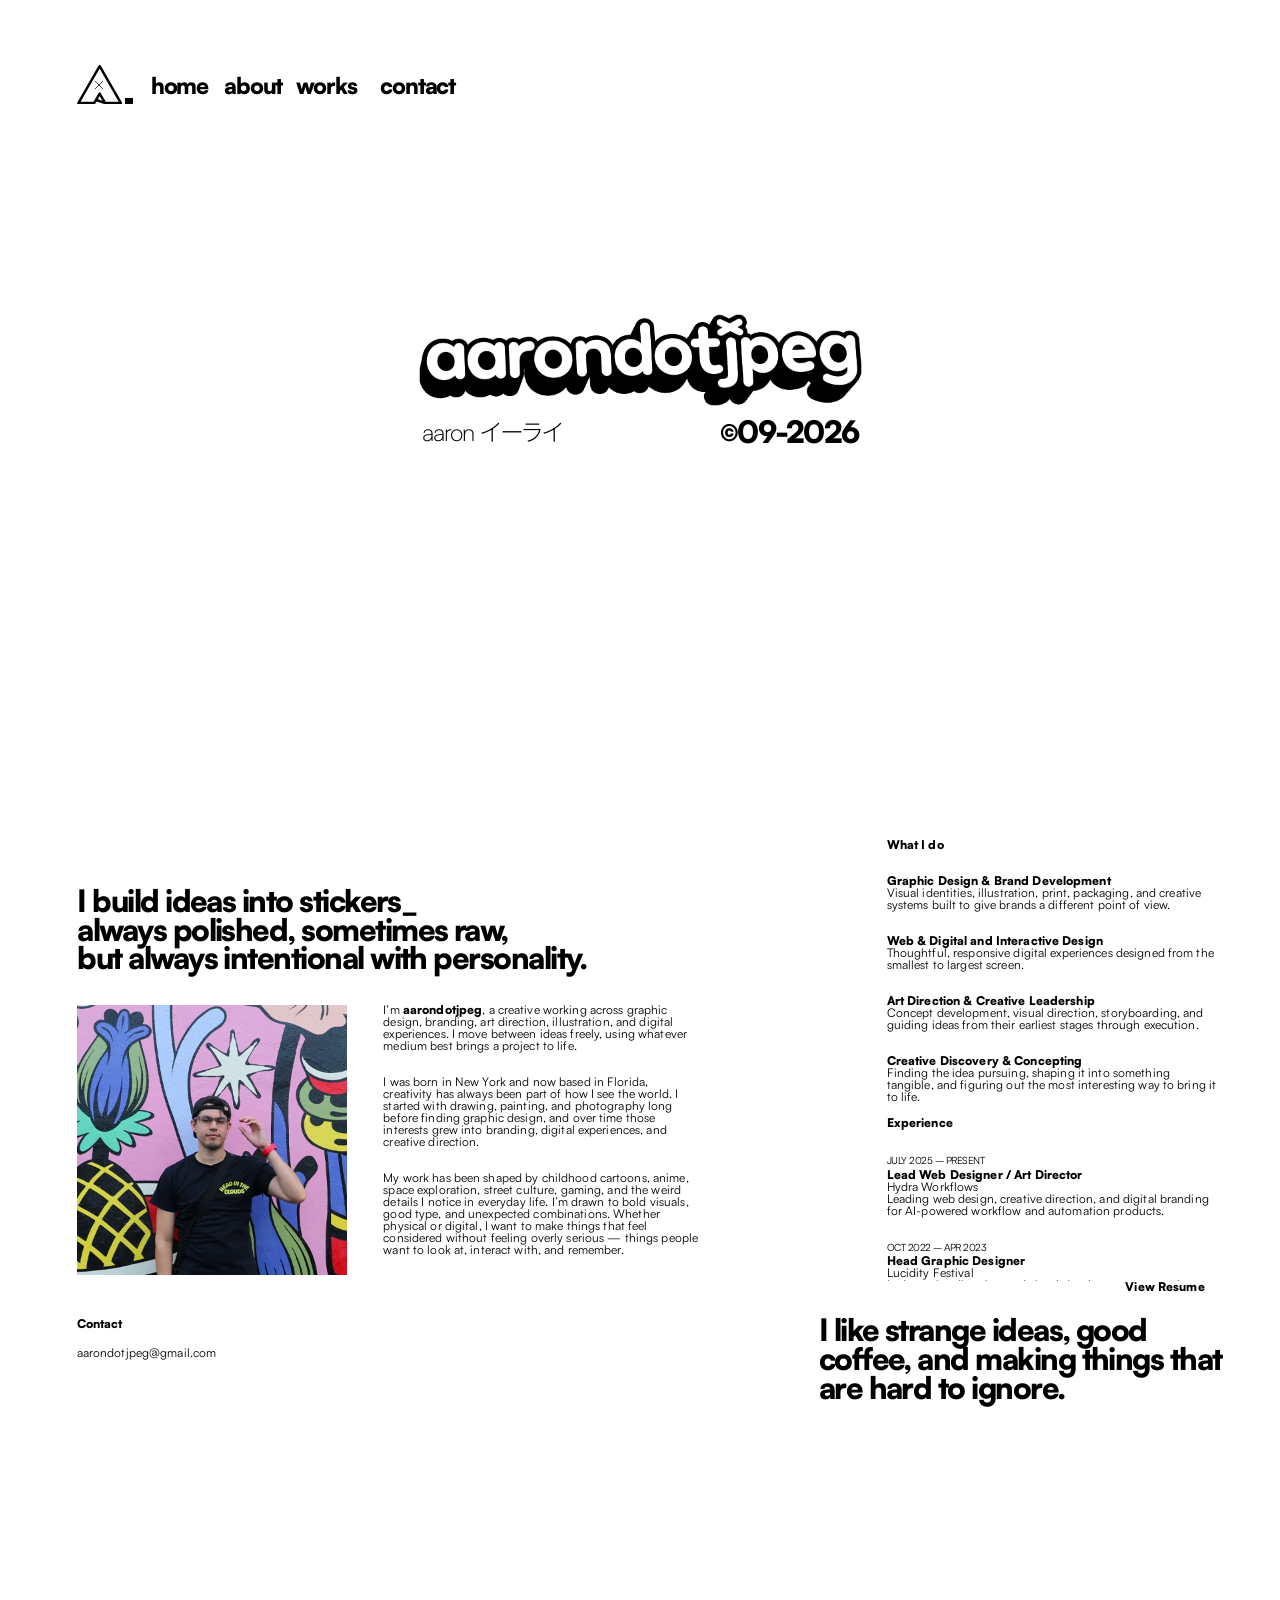
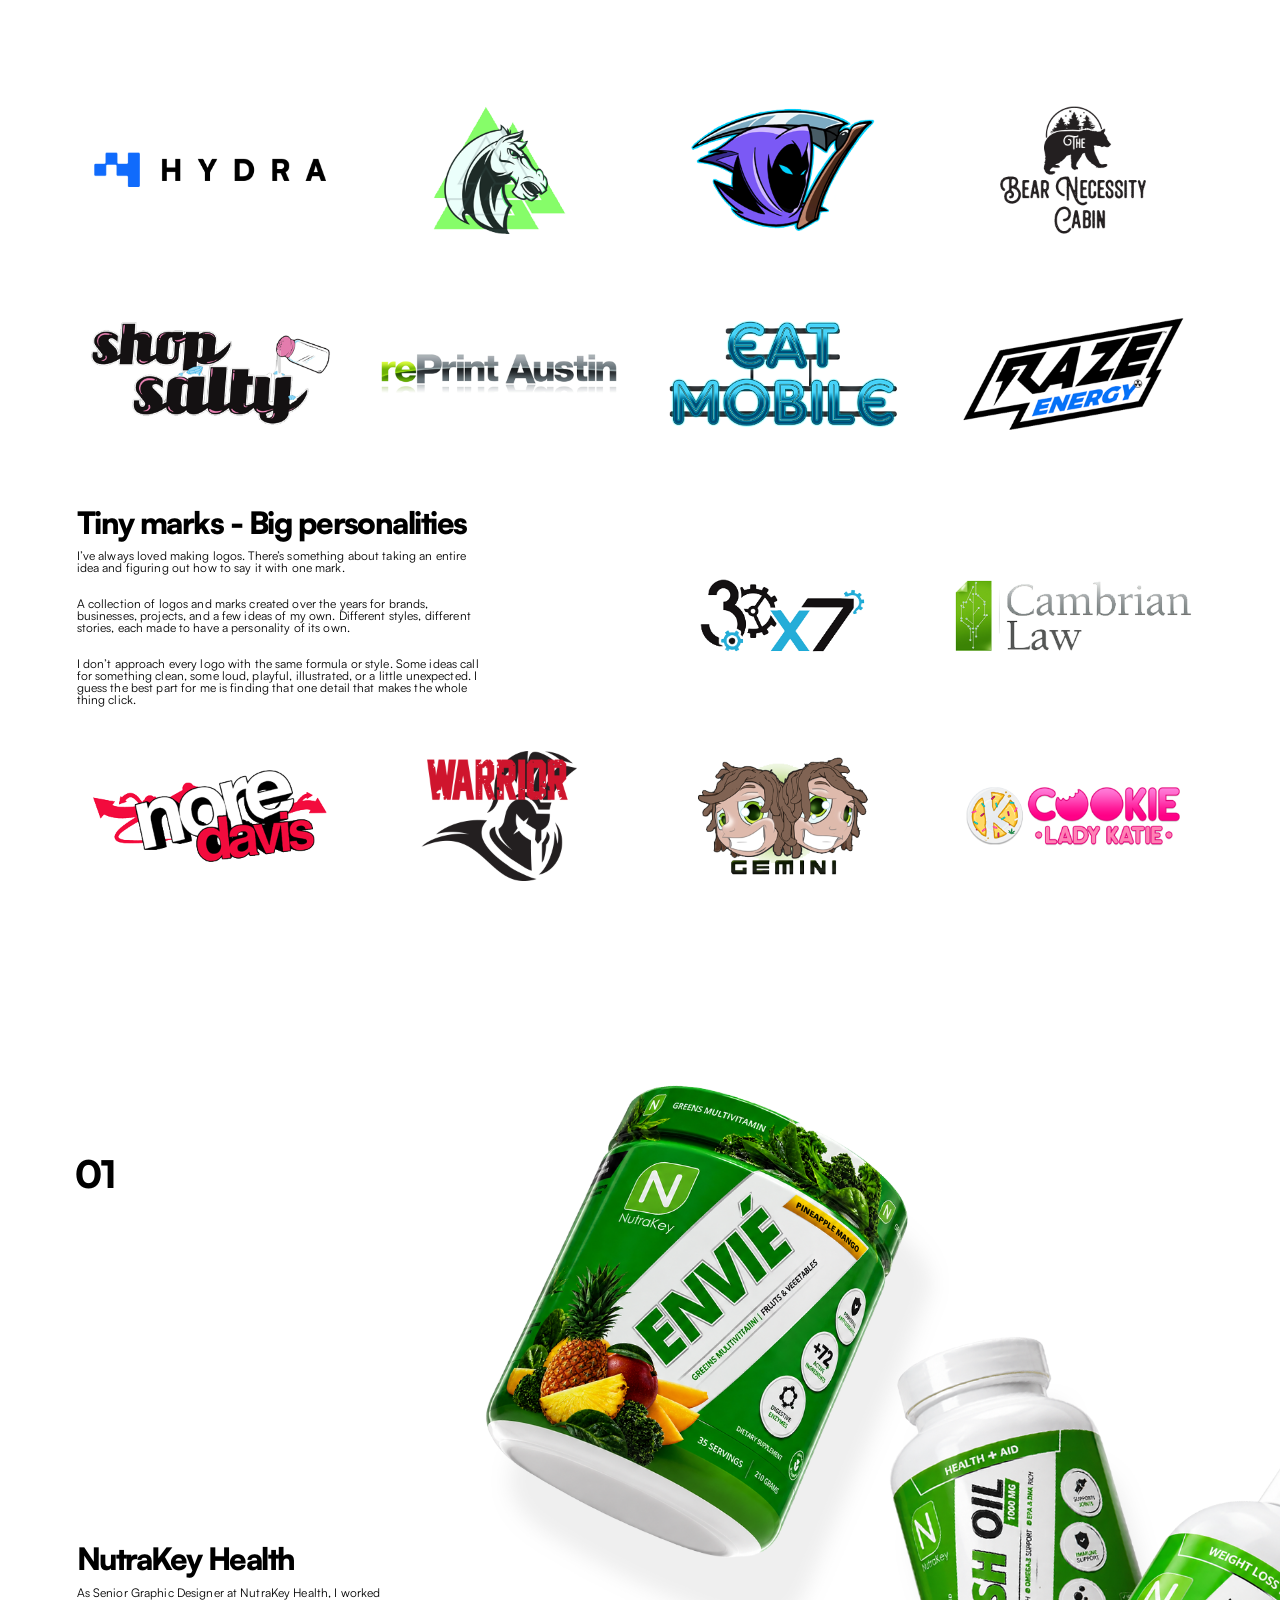
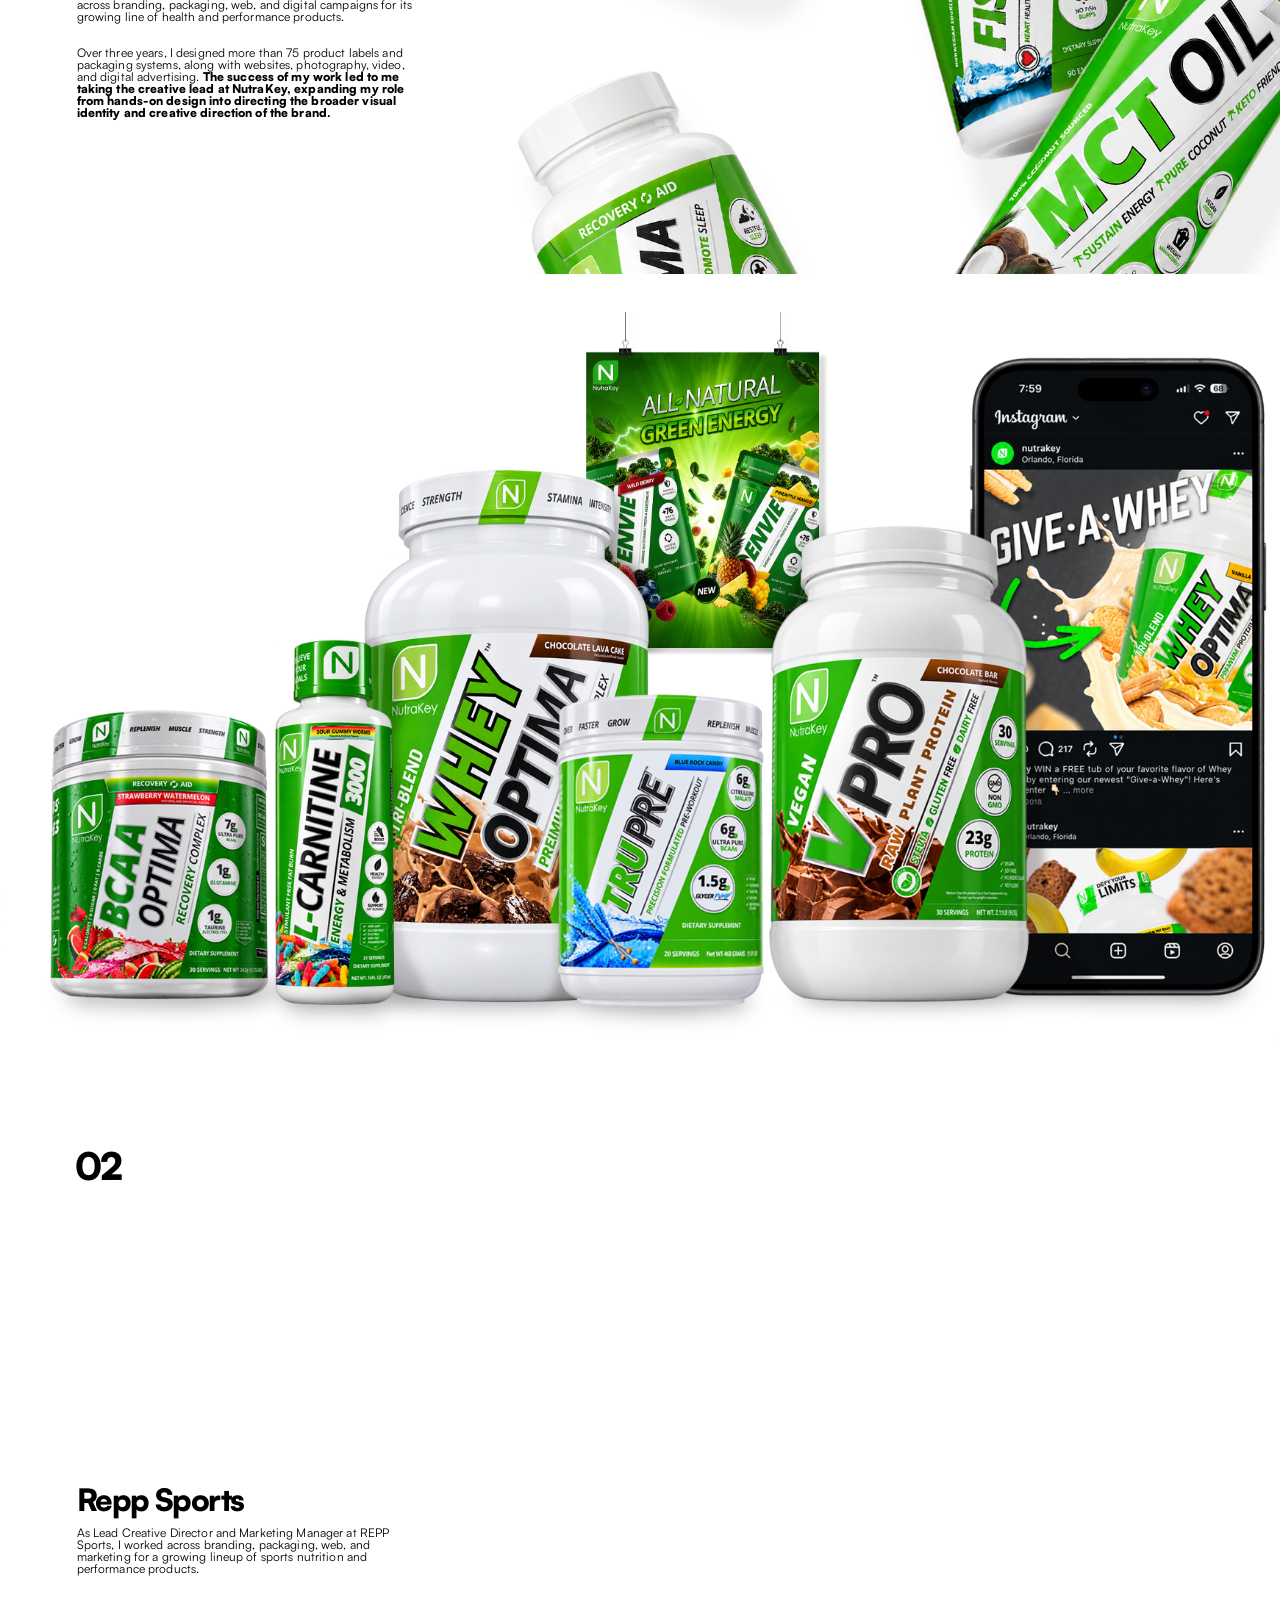
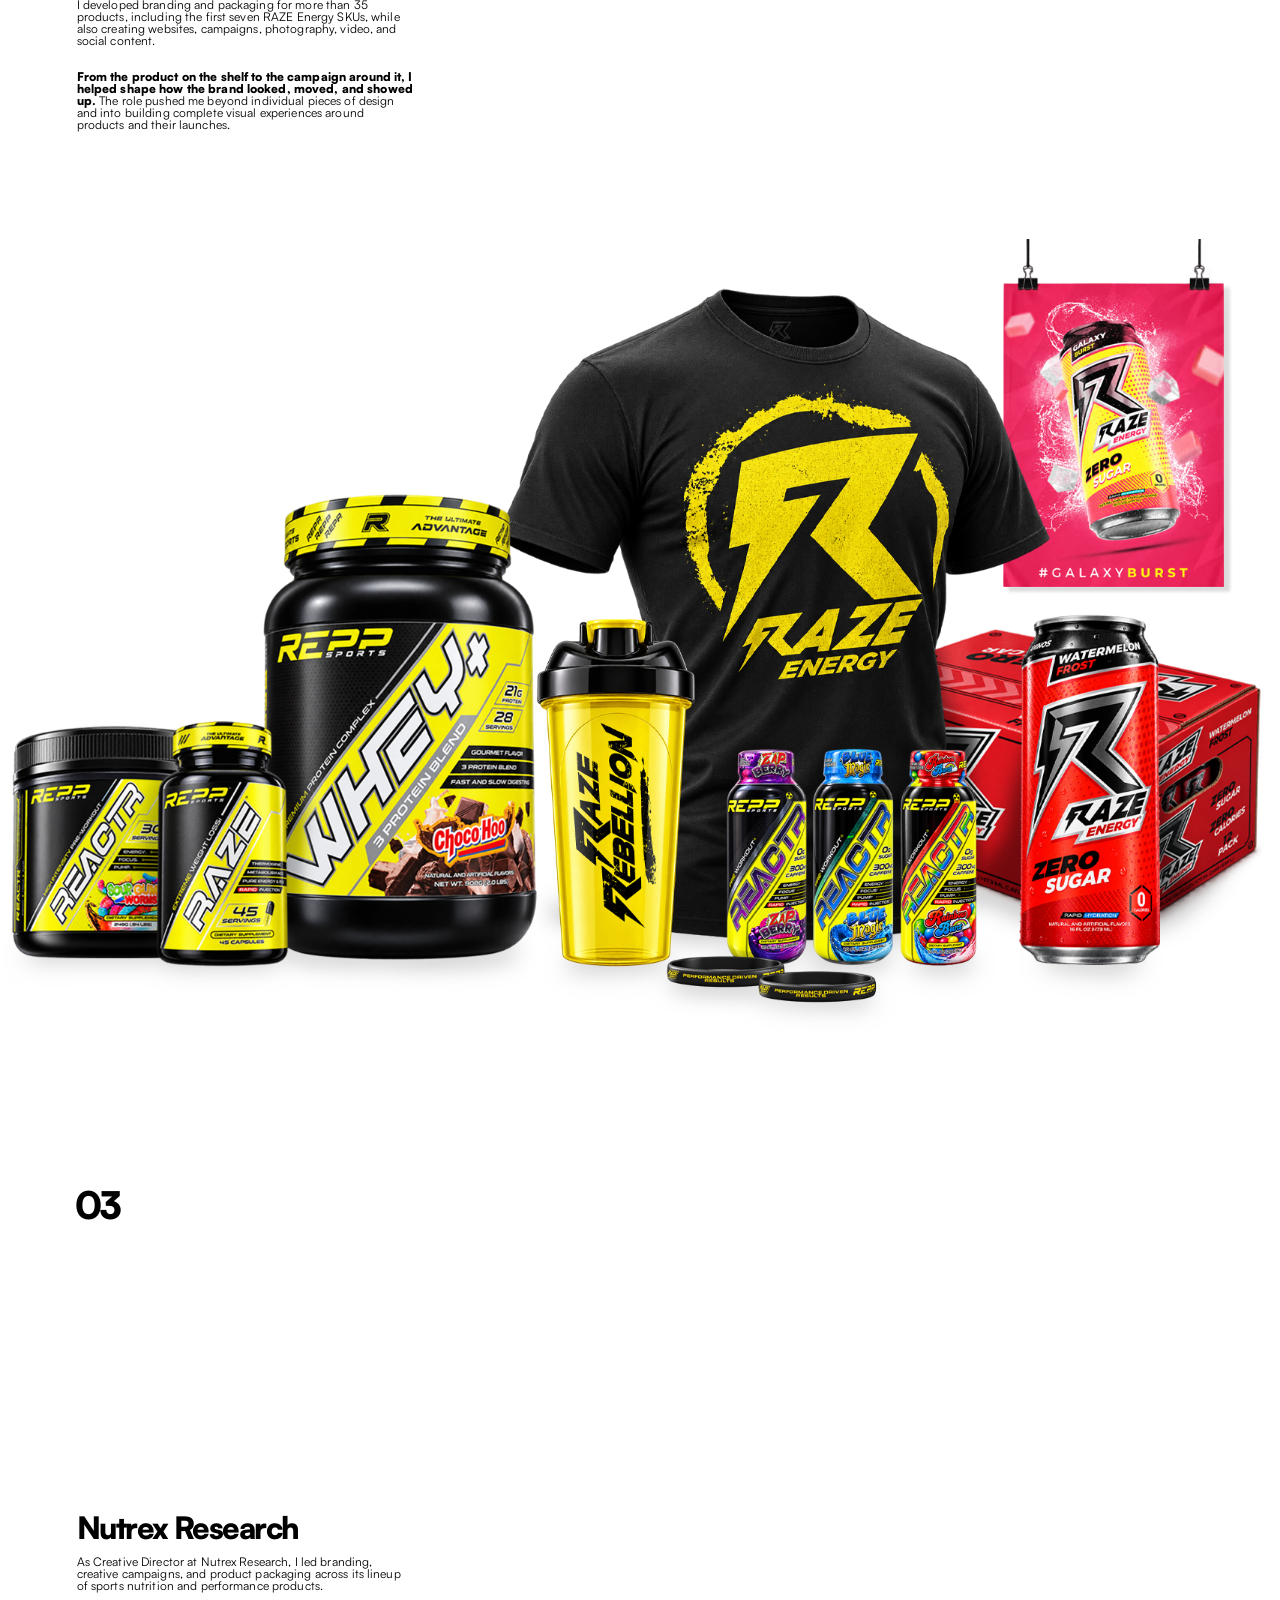
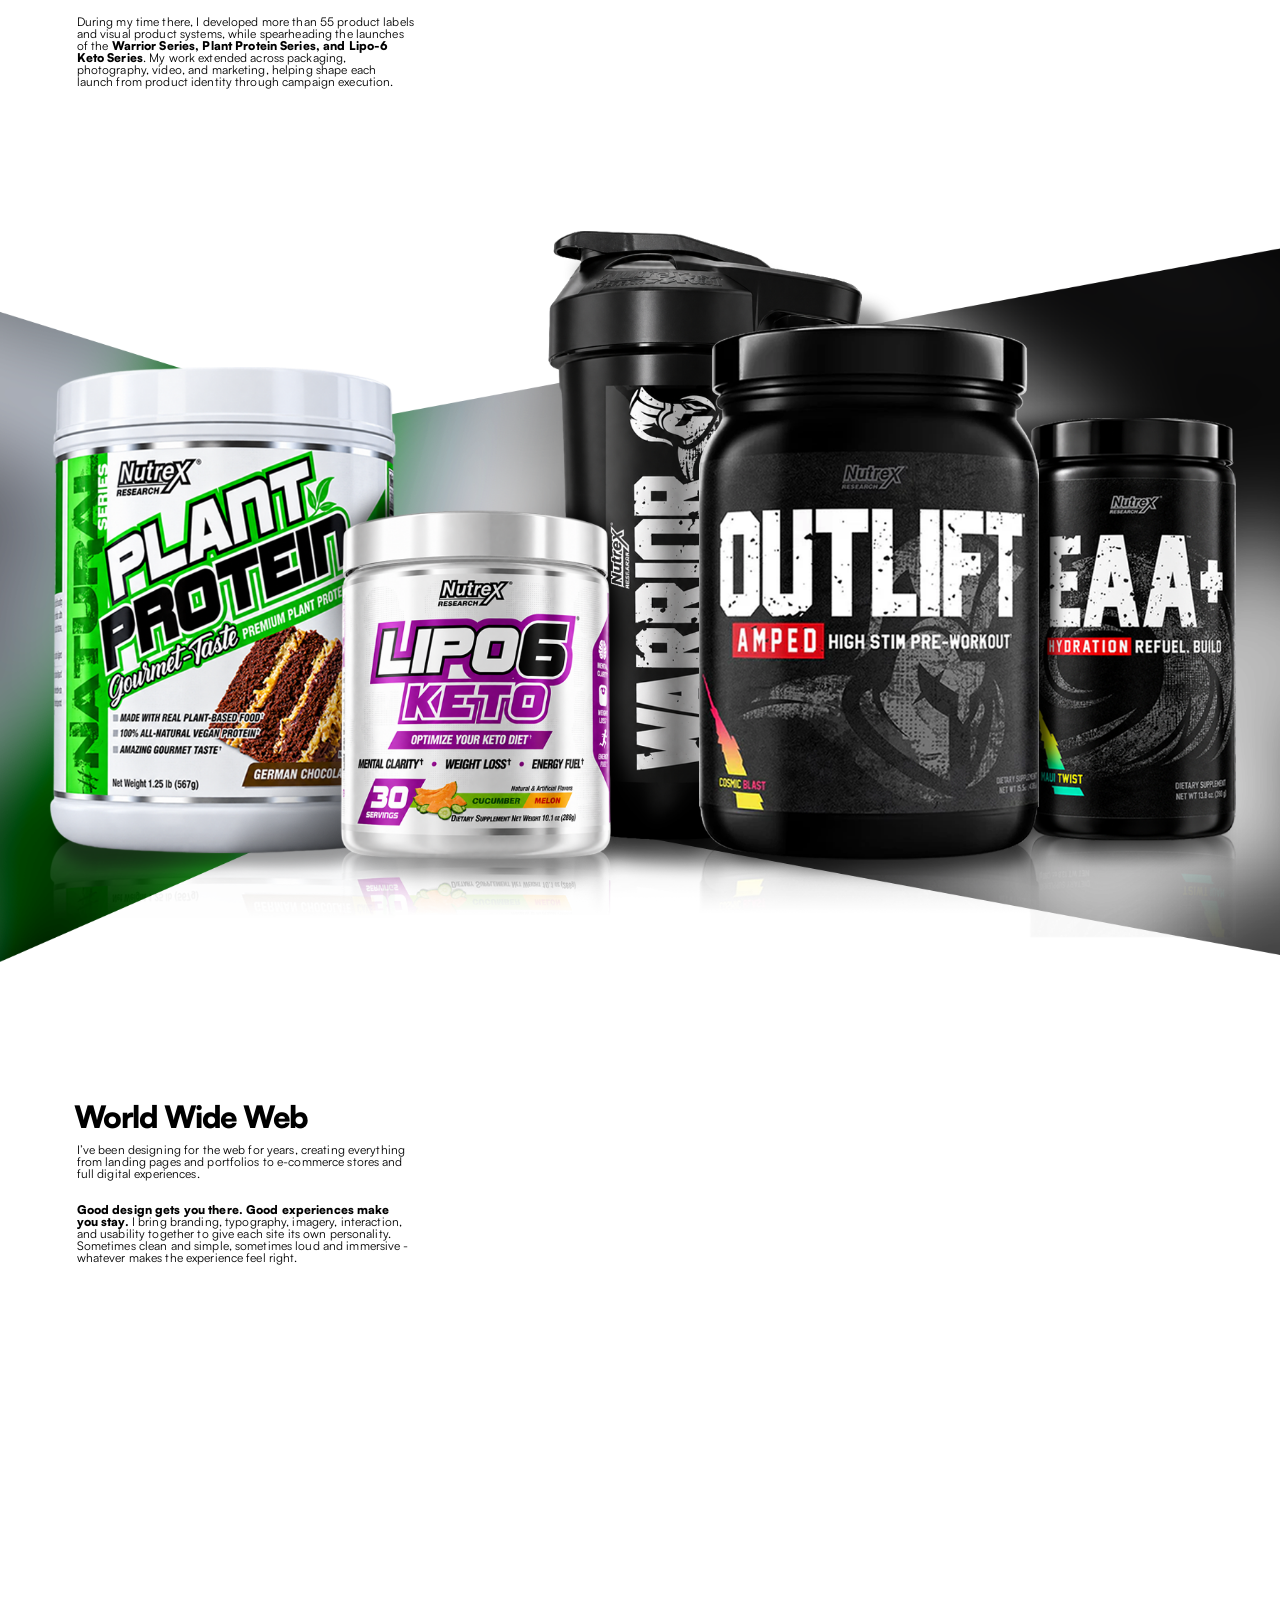
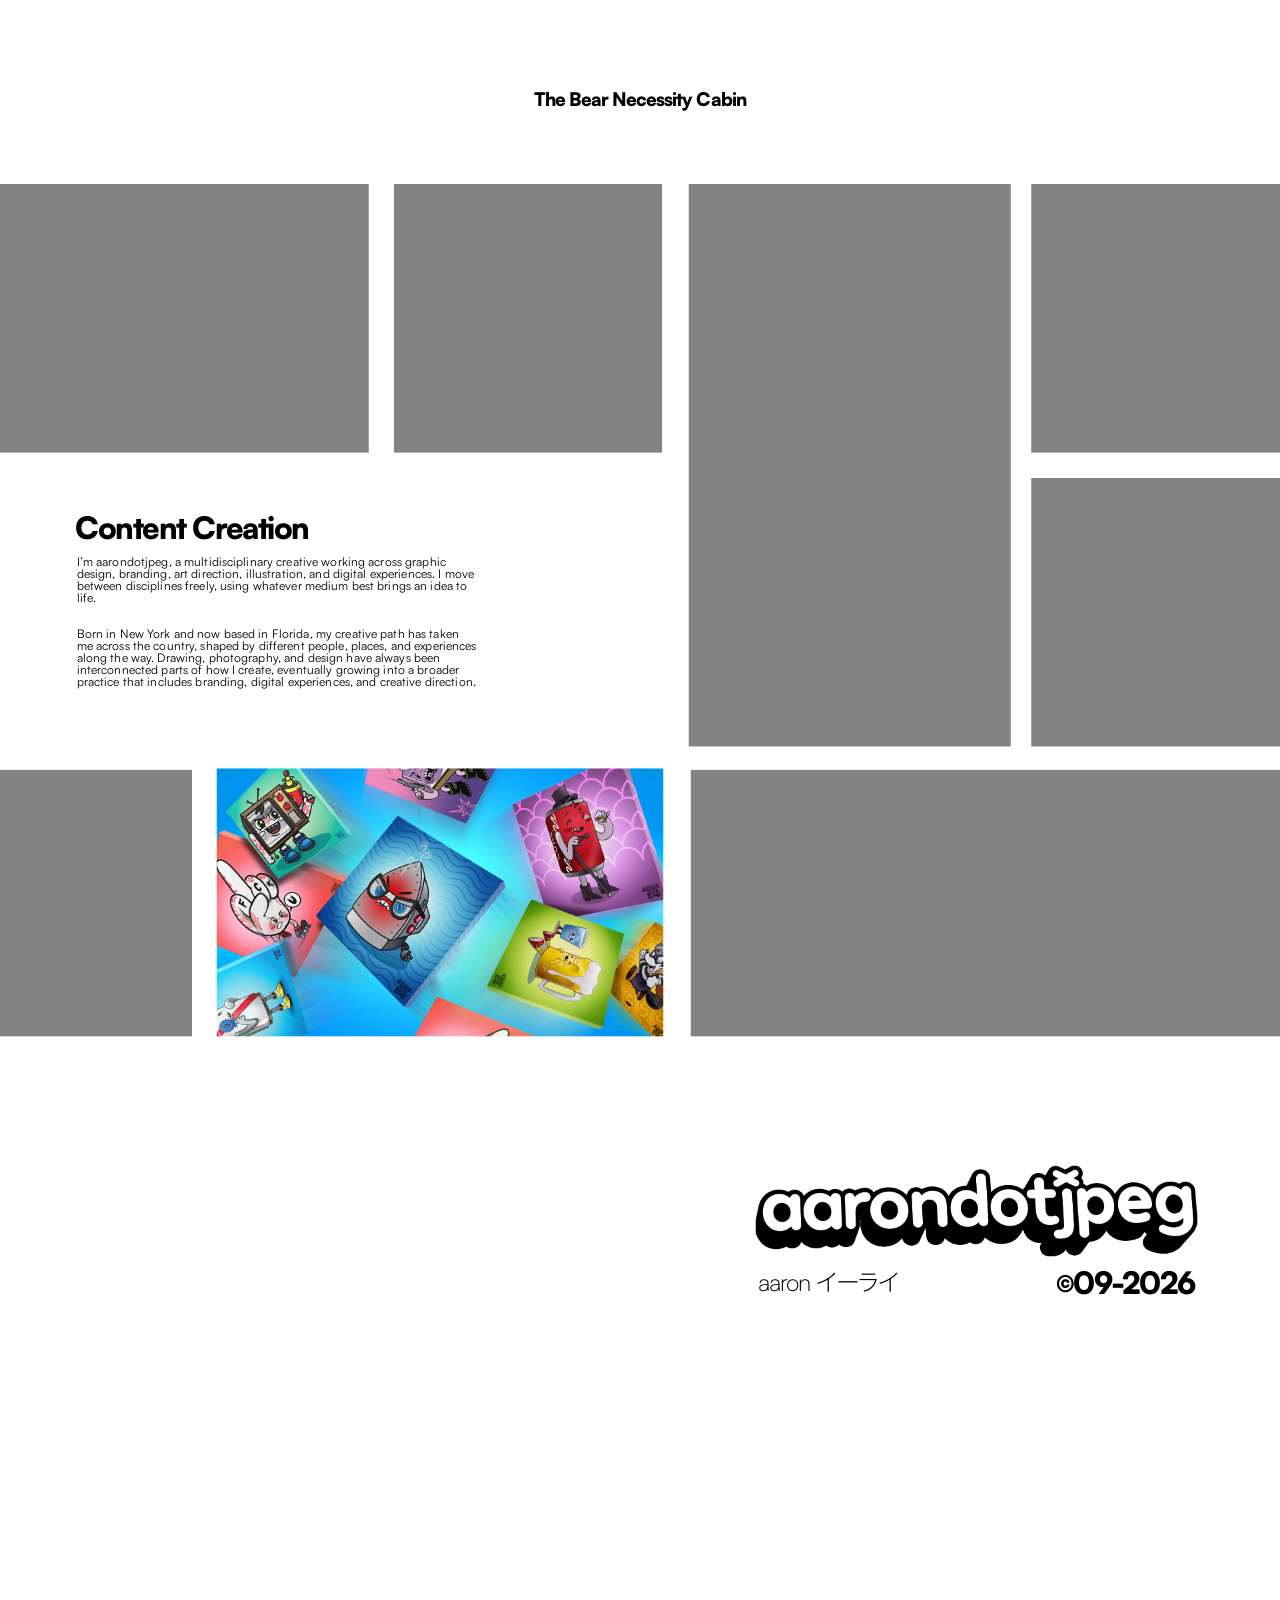
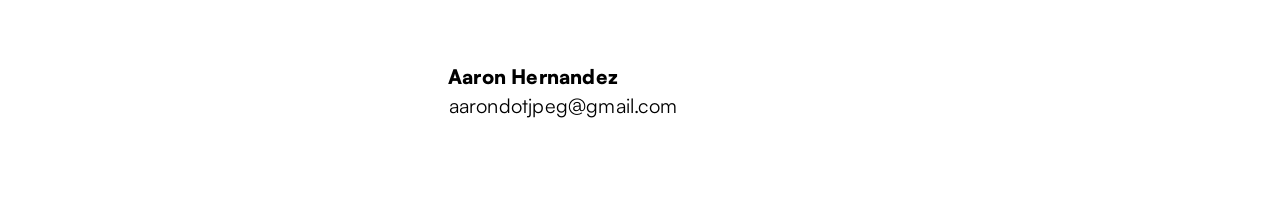
==== commit cc8592e3: "World Wide Web: real content, PSD-exact carousel (912x588, rounded corners, click-drag), Bear Necess" ====
--- a/web/index.html
+++ b/web/index.html
@@ -427,20 +427,27 @@
            style="--ar:0.563021" aria-label="World Wide Web">
     <div class="panel__inner">
       <div class="stage" style="--stage-h:1081">
-        <h2 class="pj-title" style="--x:111; --y:171">World Wide Web</h2>
+        <h2 class="pj-title" style="--x:111; --y:151">World Wide Web</h2>
+        <!-- All six slides use the one finished placeholder (Bear
+             Necessity Cabin) for now, per data-title until each
+             project's own real screenshot is ready to swap in — the
+             caption already tracks whichever slide is centered
+             regardless of which image it's showing. -->
         <div class="wc-carousel" data-carousel data-loop>
           <ul class="wc-track" data-carousel-track>
-            <li class="wc-slide"><img src="assets/img/work/carousel-rearrange-us.webp" alt="Rearrange Us" data-title="Rearrange Us" width="1350" height="875" loading="lazy" decoding="async"></li>
-            <li class="wc-slide"><img src="assets/img/work/carousel-carwraps.webp" alt="CarWraps.com" data-title="CarWraps.com" width="1350" height="875" loading="lazy" decoding="async"></li>
-            <li class="wc-slide"><img src="assets/img/work/carousel-bear-necessity-cabin.webp" alt="The Bear Necessity Cabin" data-title="The Bear Necessity Cabin" width="1350" height="875" loading="lazy" decoding="async"></li>
-            <li class="wc-slide"><img src="assets/img/work/carousel-pin.webp" alt="PIN" data-title="PIN" width="1350" height="875" loading="lazy" decoding="async"></li>
-            <li class="wc-slide"><img src="assets/img/work/carousel-plastic-martyr.webp" alt="Plastic Martyr" data-title="Plastic Martyr" width="1350" height="875" loading="lazy" decoding="async"></li>
-            <li class="wc-slide"><img src="assets/img/work/carousel-repp-sports.webp" alt="Repp Sports" data-title="Repp Sports" width="1350" height="875" loading="lazy" decoding="async"></li>
+            <li class="wc-slide"><img src="assets/img/work/carousel-bear-necessity-cabin-2.webp" alt="The Bear Necessity Cabin" data-title="The Bear Necessity Cabin" width="1452" height="937" loading="lazy" decoding="async"></li>
+            <li class="wc-slide"><img src="assets/img/work/carousel-bear-necessity-cabin-2.webp" alt="Rearrange Us" data-title="Rearrange Us" width="1452" height="937" loading="lazy" decoding="async"></li>
+            <li class="wc-slide"><img src="assets/img/work/carousel-bear-necessity-cabin-2.webp" alt="CarWraps.com" data-title="CarWraps.com" width="1452" height="937" loading="lazy" decoding="async"></li>
+            <li class="wc-slide"><img src="assets/img/work/carousel-bear-necessity-cabin-2.webp" alt="PIN" data-title="PIN" width="1452" height="937" loading="lazy" decoding="async"></li>
+            <li class="wc-slide"><img src="assets/img/work/carousel-bear-necessity-cabin-2.webp" alt="Plastic Martyr" data-title="Plastic Martyr" width="1452" height="937" loading="lazy" decoding="async"></li>
+            <li class="wc-slide"><img src="assets/img/work/carousel-bear-necessity-cabin-2.webp" alt="Repp Sports" data-title="Repp Sports" width="1452" height="937" loading="lazy" decoding="async"></li>
           </ul>
         </div>
-        <p class="pj-caption" style="--x:889; --y:965.9" data-carousel-caption>Rearrange Us</p>
-        <!-- TODO(artboard-7): bio copy not final. -->
-        <div class="pj-bio" style="--y:234; --w:499"><p>I’m aarondotjpeg, a multidisciplinary creative working across graphic design, branding, art direction, illustration, and digital experiences. I move between disciplines freely, using whatever medium best brings an idea to life.</p></div>
+        <p class="pj-caption" style="--y:1033.9" data-carousel-caption>The Bear Necessity Cabin</p>
+        <div class="pj-bio" style="--y:214; --w:499">
+          <p>I’ve been designing for the web for years, creating everything from landing pages and portfolios to e-commerce stores and full digital experiences.</p>
+          <p><b>Good design gets you there. Good experiences make you stay.</b> I bring branding, typography, imagery, interaction, and usability together to give each site its own personality. Sometimes clean and simple, sometimes loud and immersive - whatever makes the experience feel right.</p>
+        </div>
       </div>
     </div>
   </section>
--- a/web/styles/project.css
+++ b/web/styles/project.css
@@ -169,12 +169,17 @@
 
   /* Caption under an image. 28px Black; ink offset 3.08 (the 30px Black on the
      contact panel measures 3.3, scaled to 28). Fades when the carousel below
-     it changes the centered slide — see webcarousel.js. */
+     it changes the centered slide — see webcarousel.js. Centered on the
+     stage (left:50% + translateX(-50%), not a fixed --x) so it stays
+     centered under the middle slide regardless of how long each title is —
+     a fixed left position only looked centered for one specific title's
+     length. */
   .pj-caption {
     position: absolute;
     margin: 0;
-    left: calc(var(--x) * var(--u));
-    top:  calc(var(--y) * var(--u));
+    left: 50%;
+    top: calc(var(--y) * var(--u));
+    transform: translateX(-50%);
     font-size: calc(28 * var(--u));
     line-height: 1;
     font-weight: var(--fw-black);
@@ -185,22 +190,29 @@
   .pj-caption[data-fading] { opacity: 0; }
 
   /* ==========================================================================
-     WORLD WIDE WEB CAROUSEL — artboard 7's three laptops (PSD Layer 81 /
-     copy / copy 2 at x -566/465/1496, y383, 996x555 each, spaced 1031
-     center-to-center = a 35px gap). Six slides loop through that same 3-up
-     peek layout; the .pj-caption above tracks whichever slide is centered.
+     WORLD WIDE WEB CAROUSEL — artboard 7's three laptops, re-measured from
+     the updated PSD (Layer 1 copy 5 / copy / copy 4): each 912x588, top
+     425, centers at x 10 / 961 / 1911 — 950px center-to-center, a 38px
+     gap. (The previous 996x555 / y383 / 1031-spacing numbers were an
+     estimate from an earlier PSD pass, not measured — this replaces them.)
+     Six slides loop through that same 3-up peek layout; the .pj-caption
+     above tracks whichever slide is centered.
 
      Native scroll-snap does the centering math and gives touch/trackpad
      dragging for free — webcarousel.js only adds mouse click-drag (which
      the browser has no native gesture for) and the loop illusion via
-     cloned slides at each end. touch-action:pan-y keeps a vertical touch
-     gesture free to fall through to the page's own scroll. */
+     cloned slides at each end. No touch-action override: the track has no
+     vertical overflow of its own (overflow-y:hidden), so a vertical swipe
+     already falls through to the page's scroll on its own — an earlier
+     touch-action:pan-y here was meant to guarantee that, but it also blocks
+     the browser's native horizontal pan gesture, breaking touch drag on
+     the carousel entirely. */
   .wc-carousel {
     position: absolute;
     left: 0;
-    top: calc(383 * var(--u));
-    width: 100%;
-    height: calc(555 * var(--u));
+    top: calc(425 * var(--u));
+    width: 100%;
+    height: calc(588 * var(--u));
   }
 
   .wc-track {
@@ -210,32 +222,45 @@
     height: 100%;
     display: flex;
     align-items: center;
-    gap: calc(35 * var(--u));
-    padding-inline: calc(462 * var(--u));
+    gap: calc(38 * var(--u));
+    /* (1920 - slide width) / 2, so the first/last real slide centers on
+       the canvas center once scrolled to rest, same as the old formula
+       just recalculated for the new 912-wide slide. */
+    padding-inline: calc(504 * var(--u));
     overflow-x: auto;
     overflow-y: hidden;
     scroll-snap-type: x mandatory;
     scrollbar-width: none;
     cursor: grab;
-    touch-action: pan-y;
   }
   .wc-track::-webkit-scrollbar { display: none; }
   .wc-track[data-dragging] { cursor: grabbing; scroll-snap-type: none; }
 
   .wc-slide {
     flex: none;
-    width: calc(996 * var(--u));
-    height: calc(555 * var(--u));
+    width: calc(912 * var(--u));
+    height: calc(588 * var(--u));
     scroll-snap-align: center;
+    /* The real screenshot (bn2.png) already has its own rounded window
+       corners baked in — without this, the flat rectangular box shows
+       square corners peeking past the image's rounded ones. */
+    border-radius: calc(12 * var(--u));
+    overflow: hidden;
+    /* Mobile Safari has a known bug where border-radius + overflow:hidden
+       on a scroll-snap item repaints incorrectly mid-scroll — the rounded
+       clip briefly reverts to a hard rectangular crop of the image while
+       the track is moving, snapping back once it settles. Forcing this
+       element onto its own compositor layer works around it. */
+    transform: translateZ(0);
   }
   .wc-slide img {
     display: block;
     width: 100%;
     height: 100%;
-    /* contain, not cover — the slide asset is trimmed tight to the laptop's
-       own silhouette on a transparent background, so it should sit centered
-       at its real proportions rather than being stretched or cropped to
-       force-fill a box shaped like the old untrimmed screenshot. */
+    /* contain, not cover — the box's aspect ratio (996x555, 1.8:1) is
+       wider than the placeholder screenshot's own (1452x937, 1.55:1),
+       so cover was cropping the top and bottom off just to fill the
+       width. Contain shows the whole image, letterboxed instead. */
     object-fit: contain;
     -webkit-user-drag: none;
     user-select: none;
@@ -416,12 +441,12 @@
     }
     .panel--project .wc-track {
       gap: 16px;
-      padding-inline: calc((100% - min(560px, 78vw)) / 2);
+      padding-inline: calc((100% - min(680px, 88vw)) / 2);
     }
     .panel--project .wc-slide {
-      width: min(560px, 78vw);
-      height: auto;
-      aspect-ratio: 996 / 555;
+      width: min(680px, 88vw);
+      height: auto;
+      aspect-ratio: 912 / 588;
     }
 
     .pj-num {
@@ -435,7 +460,20 @@
       white-space: normal;
     }
 
-    .pj-caption { font-size: var(--fs-18); }
+    /* order:1 to land right after .wc-carousel (also order:1) instead of
+       with the rest of the order:0 stage children — DOM order already has
+       it right after the carousel, but it's a sibling, not the carousel's
+       own child, so it needs its own order to actually follow instead of
+       grouping with .pj-title/.pj-bio ahead of the (also order:1)
+       carousel. transform:none: the desktop translateX(-50%) centering
+       trick doesn't apply once left/position are reset to the normal
+       static flow below. */
+    .pj-caption {
+      order: 1;
+      font-size: var(--fs-18);
+      text-align: center;
+      transform: none;
+    }
 
     .pj-bio {
       font-size: var(--fs-18);
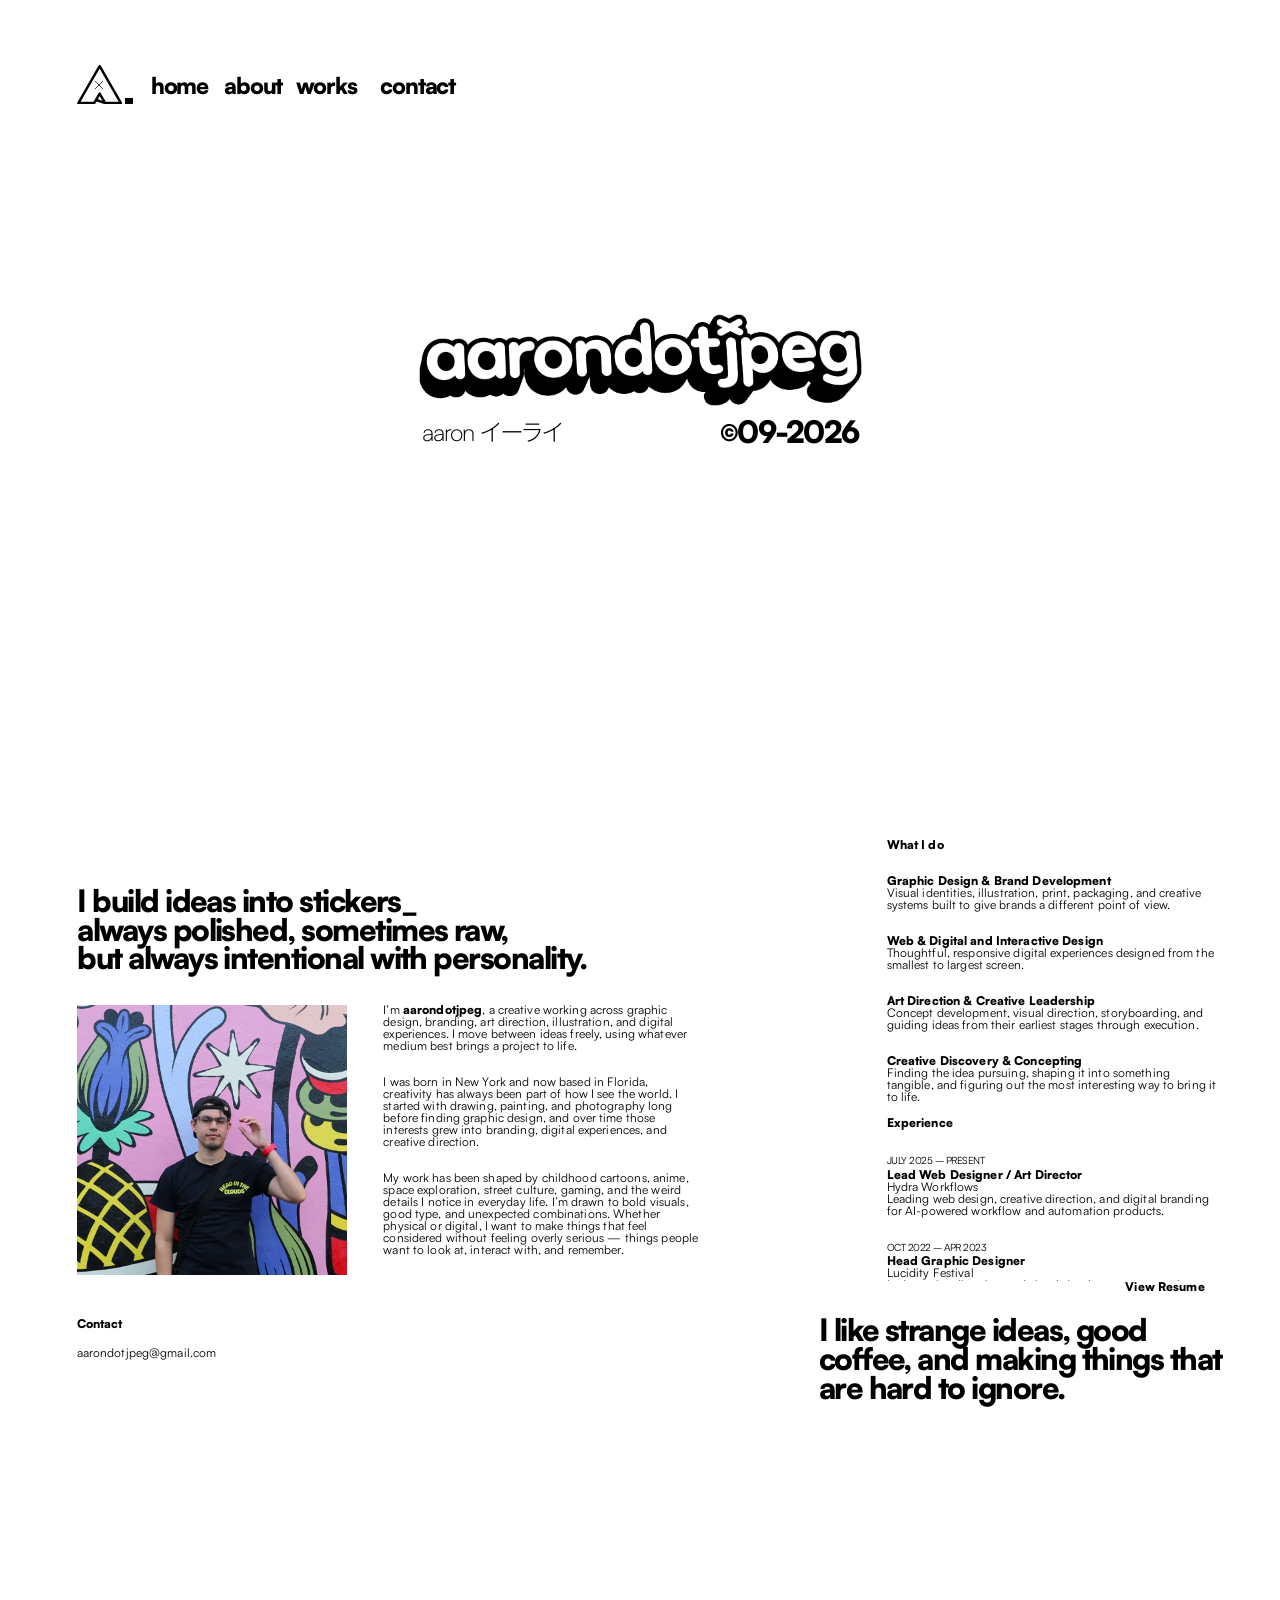
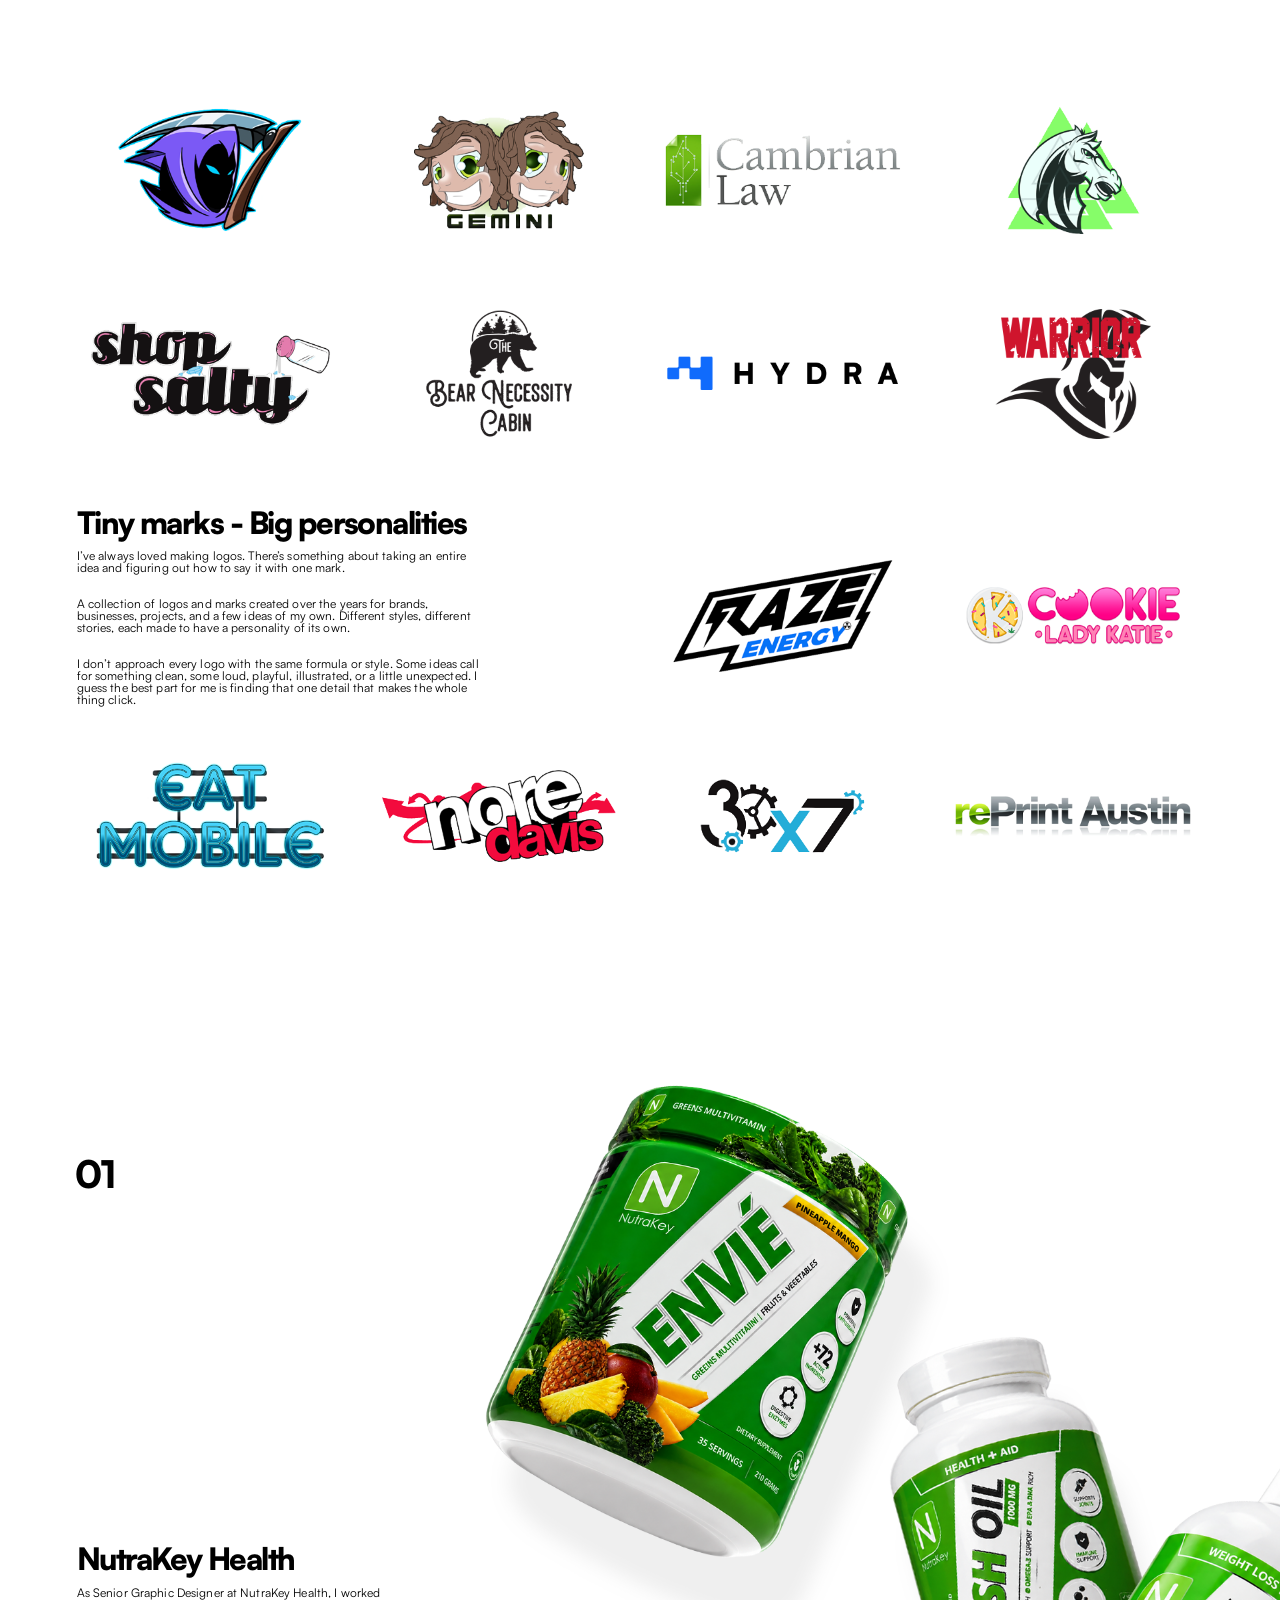
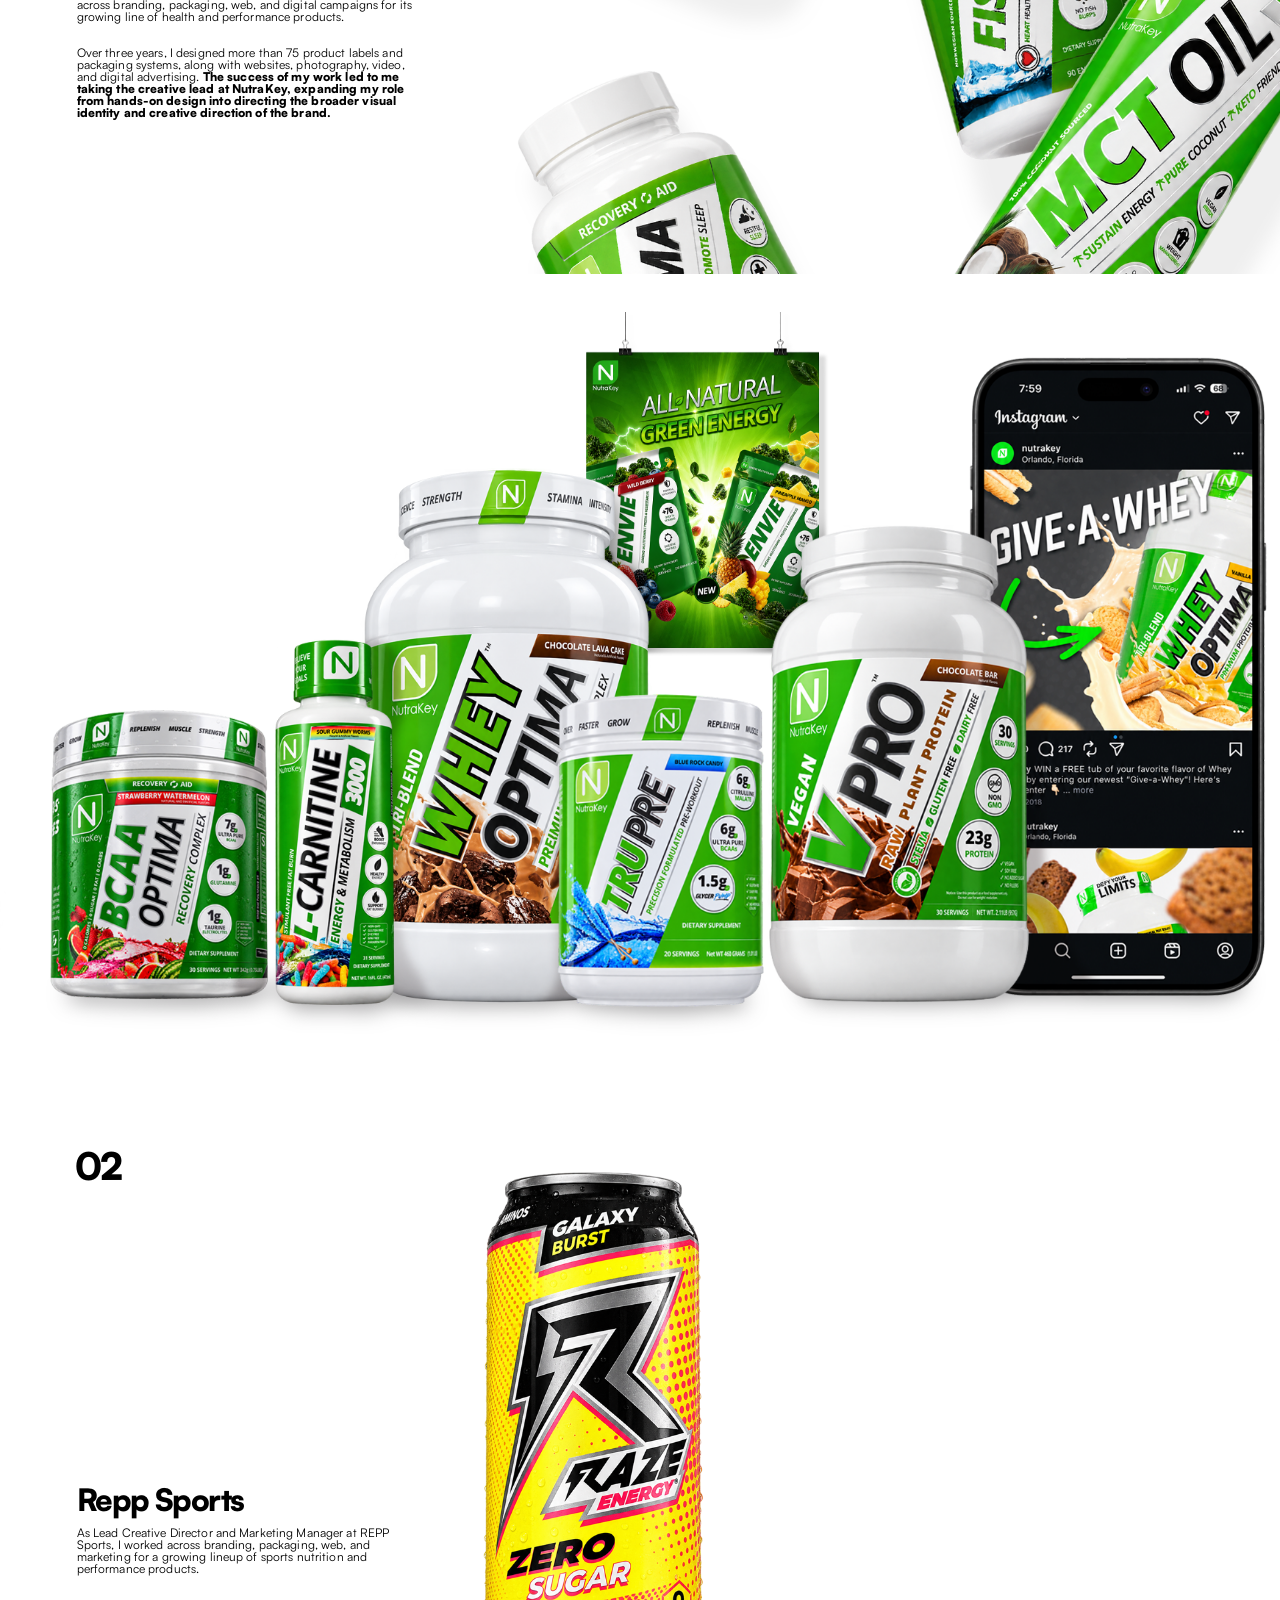
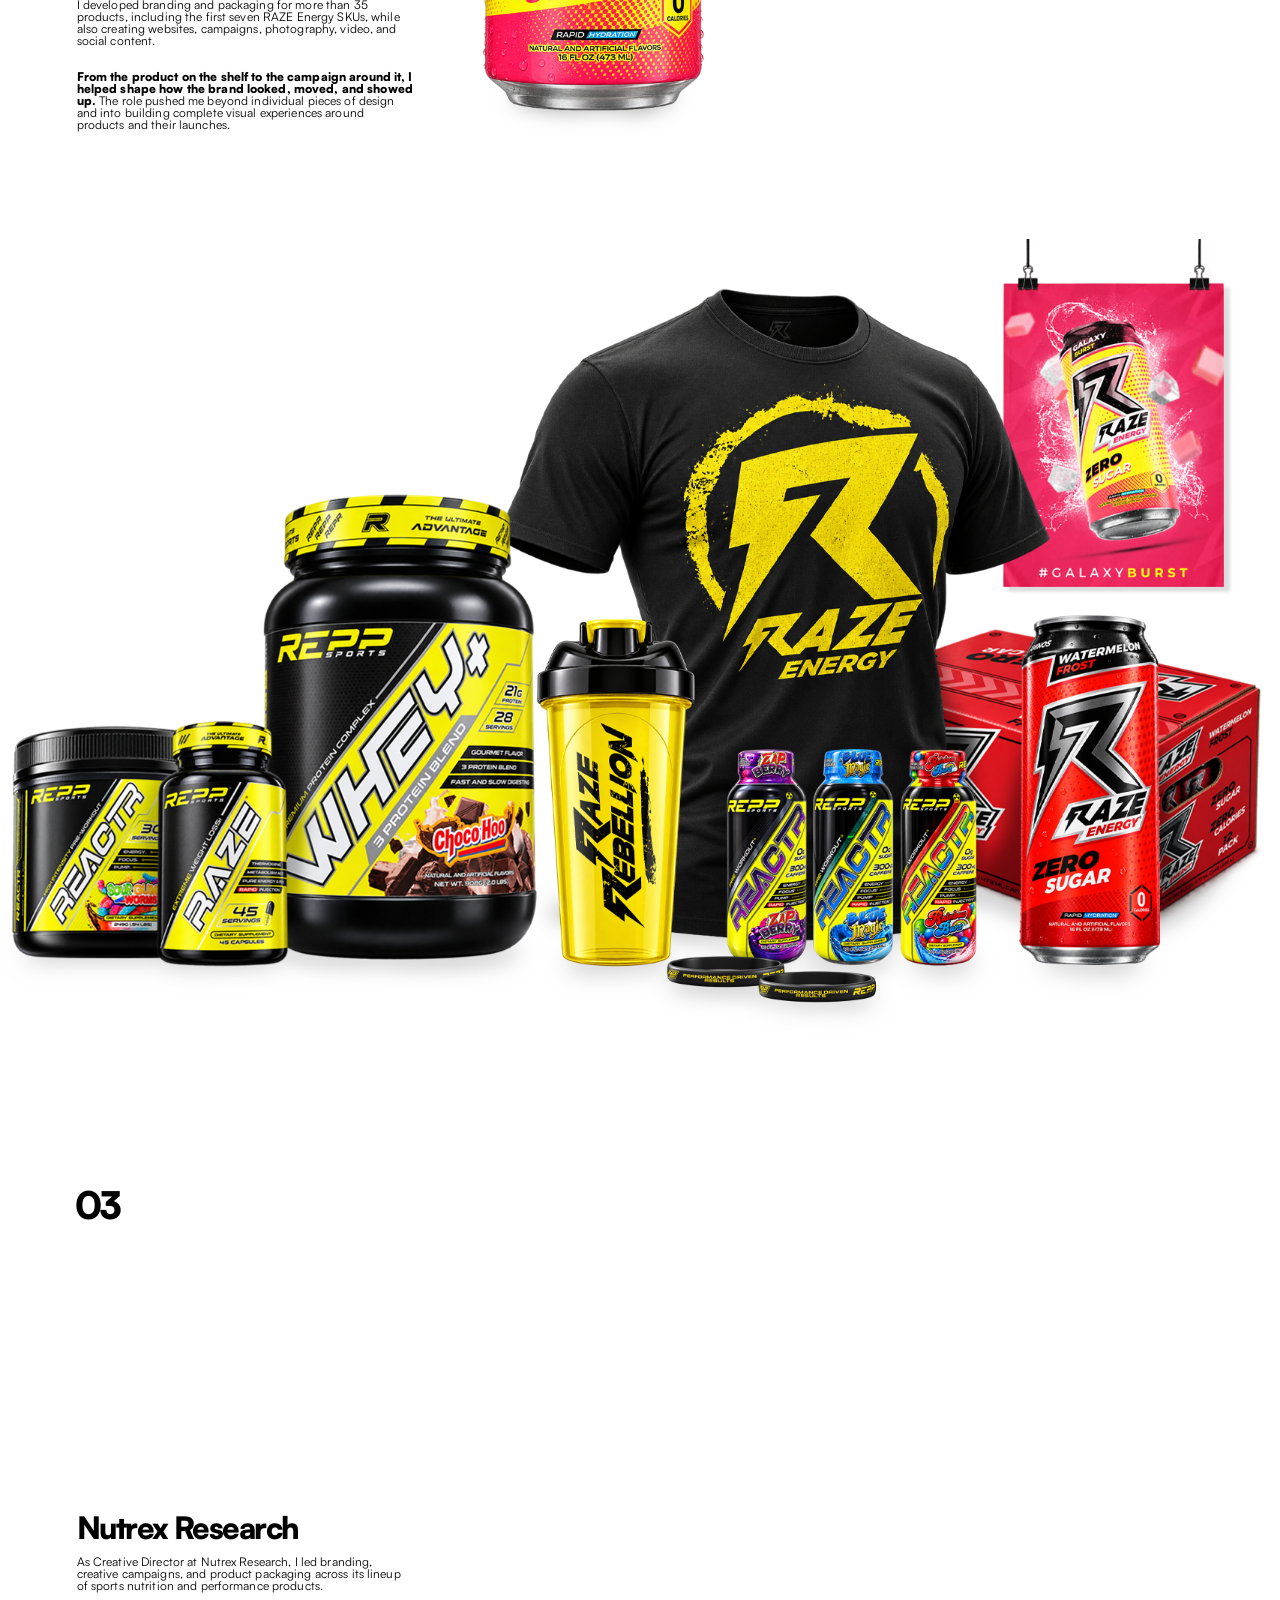
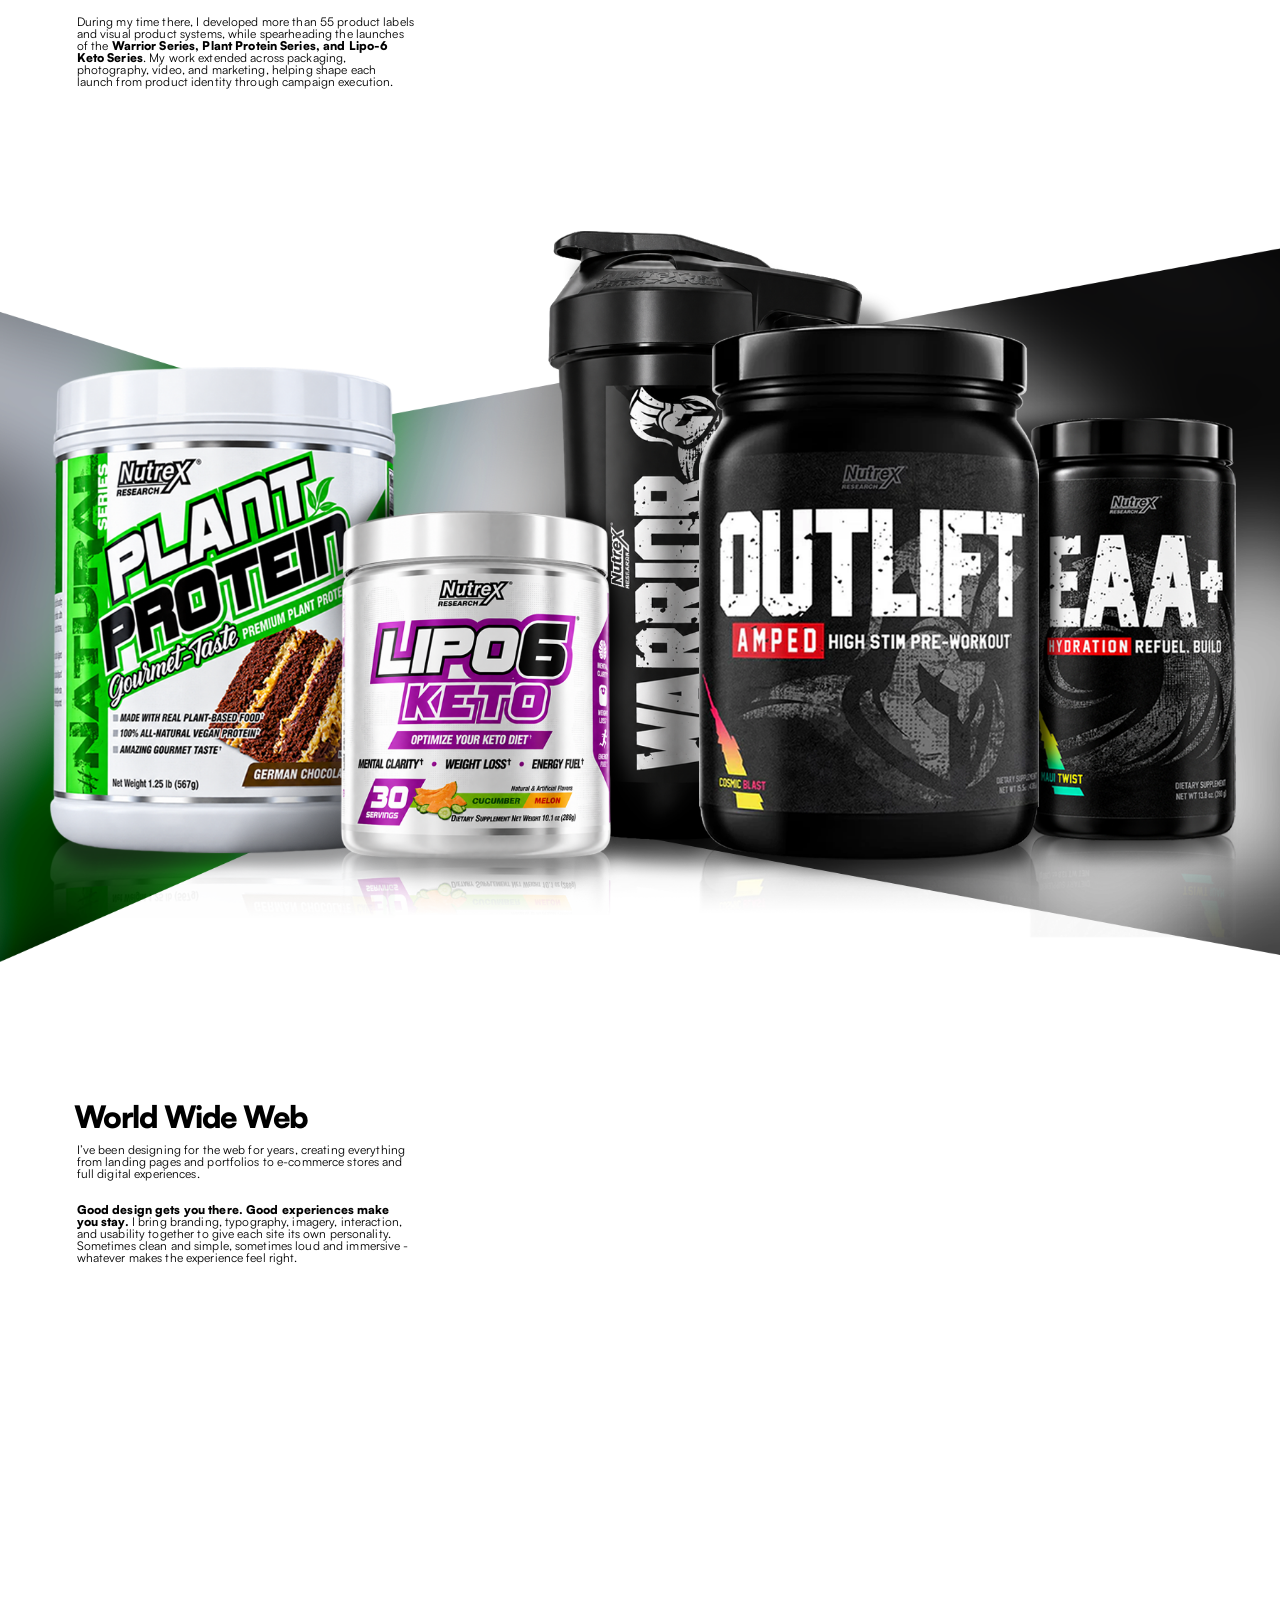
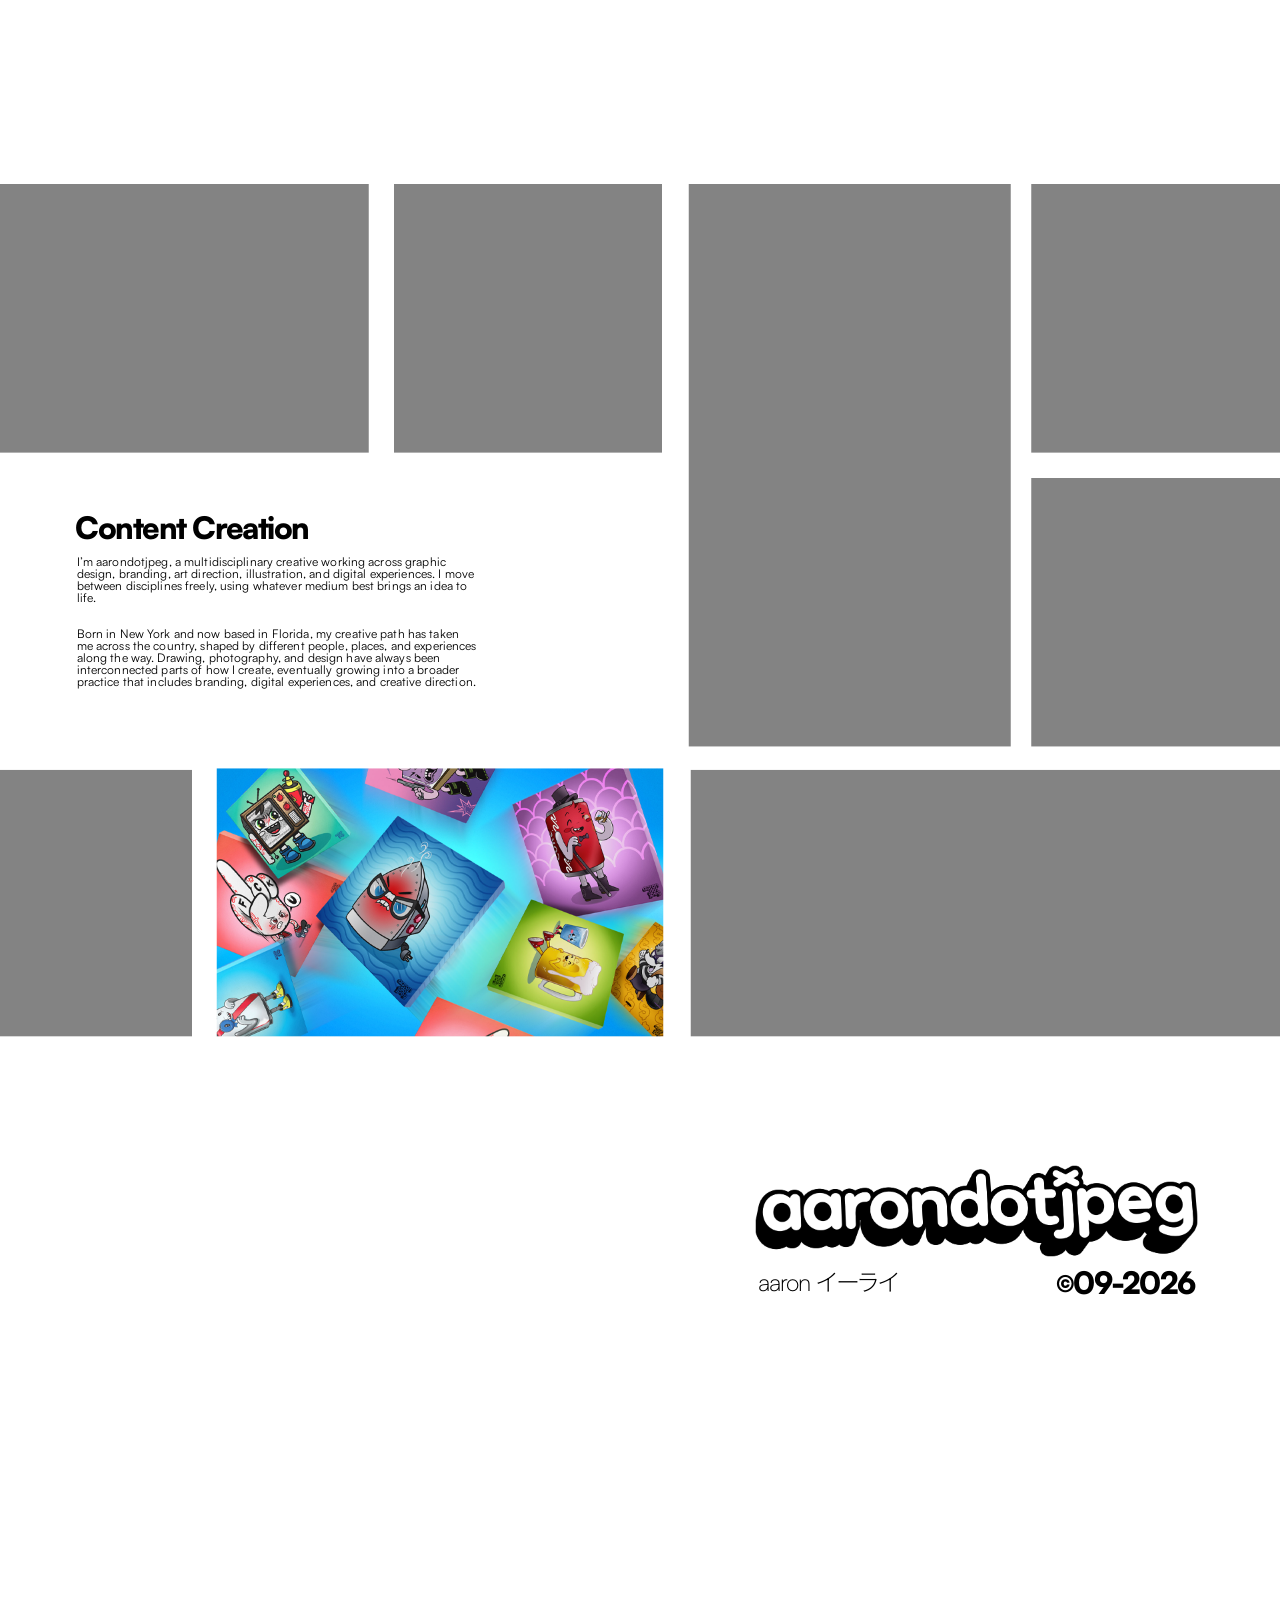
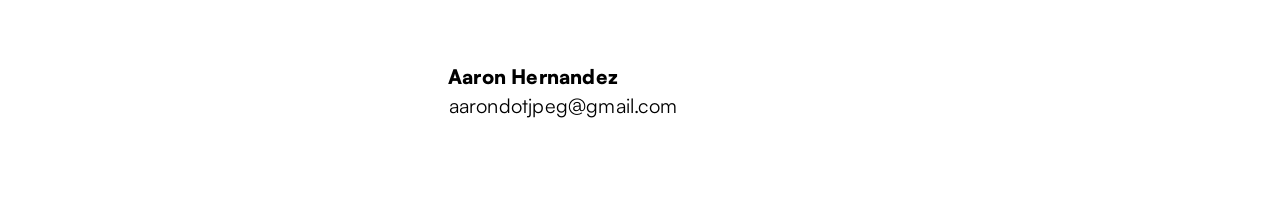
==== commit 1926d125: "World Wide Web: swap in all 7 real project screenshots for the carousel (Car Wraps, Nore Davis, Pin " ====
--- a/web/index.html
+++ b/web/index.html
@@ -428,19 +428,15 @@
     <div class="panel__inner">
       <div class="stage" style="--stage-h:1081">
         <h2 class="pj-title" style="--x:111; --y:151">World Wide Web</h2>
-        <!-- All six slides use the one finished placeholder (Bear
-             Necessity Cabin) for now, per data-title until each
-             project's own real screenshot is ready to swap in — the
-             caption already tracks whichever slide is centered
-             regardless of which image it's showing. -->
         <div class="wc-carousel" data-carousel data-loop>
           <ul class="wc-track" data-carousel-track>
             <li class="wc-slide"><img src="assets/img/work/carousel-bear-necessity-cabin-2.webp" alt="The Bear Necessity Cabin" data-title="The Bear Necessity Cabin" width="1452" height="937" loading="lazy" decoding="async"></li>
-            <li class="wc-slide"><img src="assets/img/work/carousel-bear-necessity-cabin-2.webp" alt="Rearrange Us" data-title="Rearrange Us" width="1452" height="937" loading="lazy" decoding="async"></li>
-            <li class="wc-slide"><img src="assets/img/work/carousel-bear-necessity-cabin-2.webp" alt="CarWraps.com" data-title="CarWraps.com" width="1452" height="937" loading="lazy" decoding="async"></li>
-            <li class="wc-slide"><img src="assets/img/work/carousel-bear-necessity-cabin-2.webp" alt="PIN" data-title="PIN" width="1452" height="937" loading="lazy" decoding="async"></li>
-            <li class="wc-slide"><img src="assets/img/work/carousel-bear-necessity-cabin-2.webp" alt="Plastic Martyr" data-title="Plastic Martyr" width="1452" height="937" loading="lazy" decoding="async"></li>
-            <li class="wc-slide"><img src="assets/img/work/carousel-bear-necessity-cabin-2.webp" alt="Repp Sports" data-title="Repp Sports" width="1452" height="937" loading="lazy" decoding="async"></li>
+            <li class="wc-slide"><img src="assets/img/work/carousel-carwraps-2.webp" alt="Car Wraps" data-title="Car Wraps" width="1452" height="937" loading="lazy" decoding="async"></li>
+            <li class="wc-slide"><img src="assets/img/work/carousel-nore-davis.webp" alt="Nore Davis" data-title="Nore Davis" width="1452" height="937" loading="lazy" decoding="async"></li>
+            <li class="wc-slide"><img src="assets/img/work/carousel-pin-2.webp" alt="Pin Agency" data-title="Pin Agency" width="1452" height="937" loading="lazy" decoding="async"></li>
+            <li class="wc-slide"><img src="assets/img/work/carousel-plastic-martyr-2.webp" alt="Plastic Martyr" data-title="Plastic Martyr" width="1452" height="937" loading="lazy" decoding="async"></li>
+            <li class="wc-slide"><img src="assets/img/work/carousel-repp-sports-2.webp" alt="Repp Sports" data-title="Repp Sports" width="1452" height="937" loading="lazy" decoding="async"></li>
+            <li class="wc-slide"><img src="assets/img/work/carousel-rearrange-us-2.webp" alt="Rearrange Us Clothing" data-title="Rearrange Us Clothing" width="1452" height="937" loading="lazy" decoding="async"></li>
           </ul>
         </div>
         <p class="pj-caption" style="--y:1033.9" data-carousel-caption>The Bear Necessity Cabin</p>
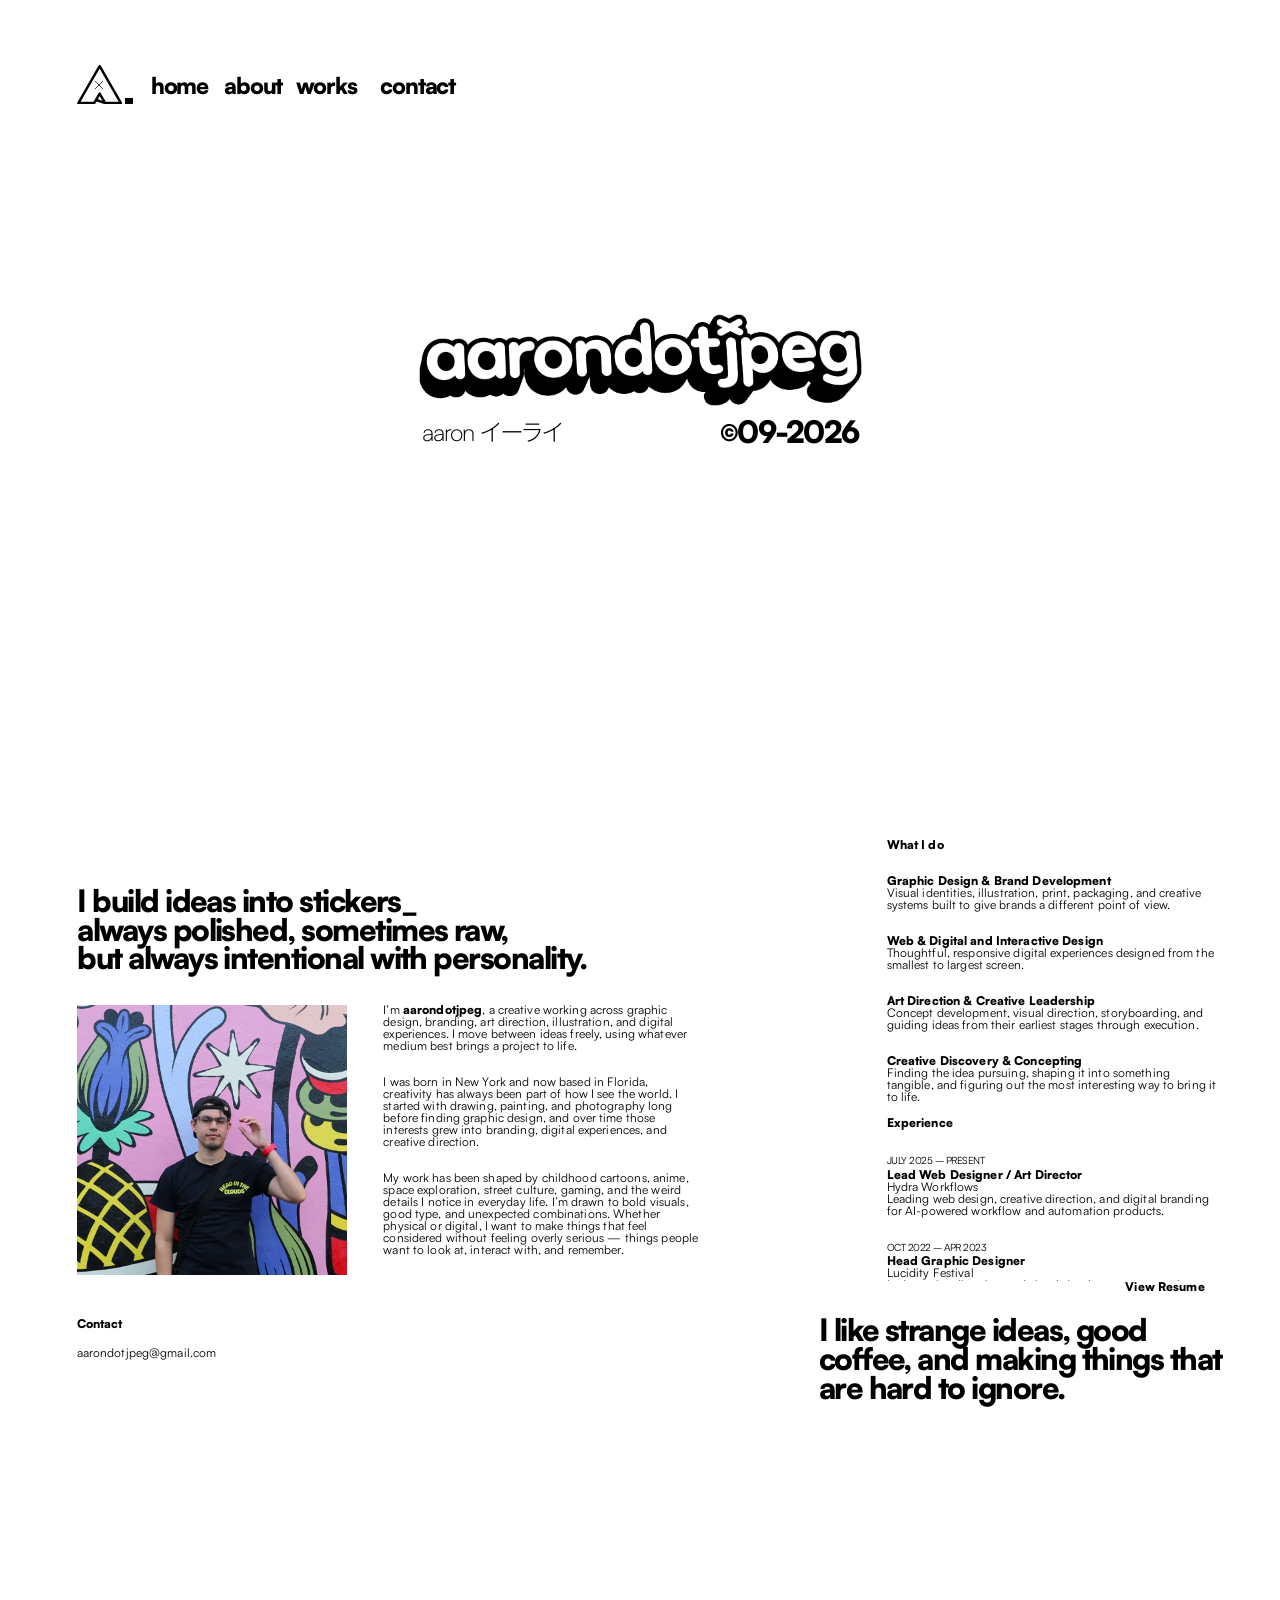
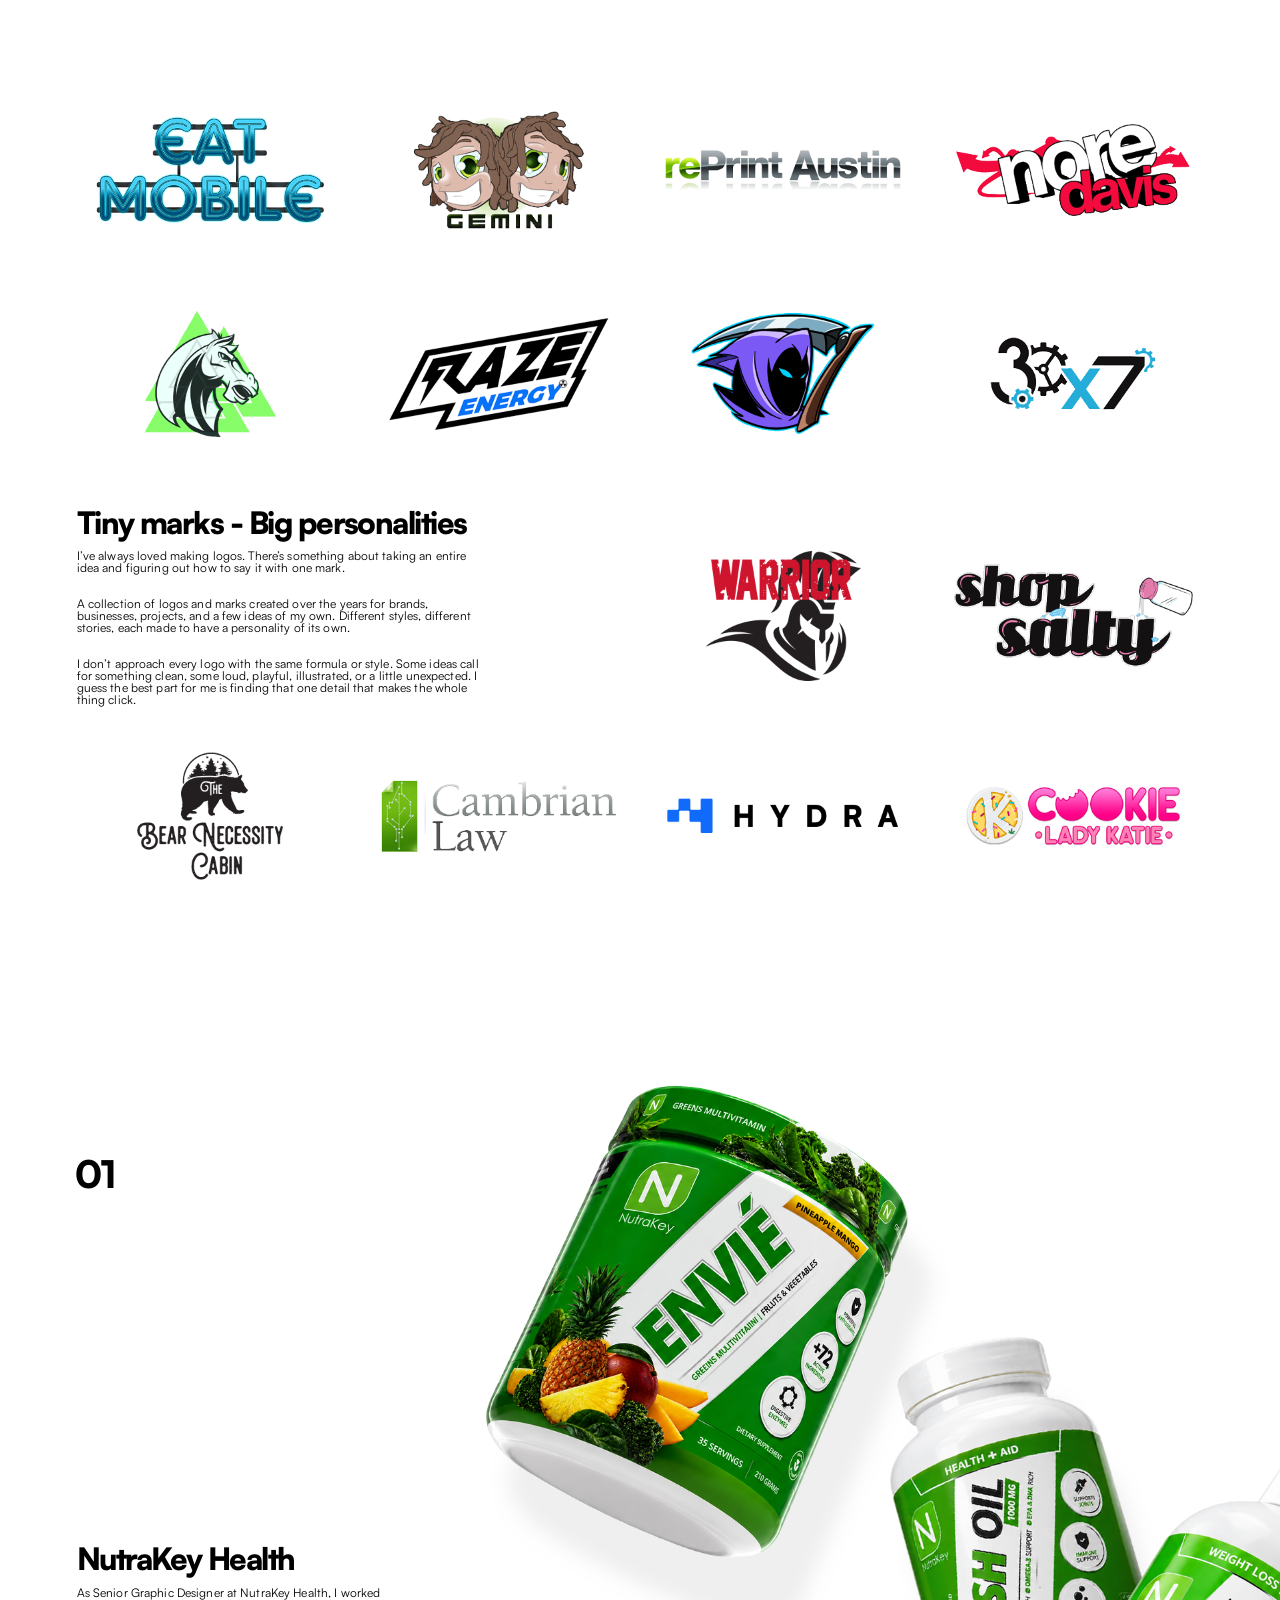
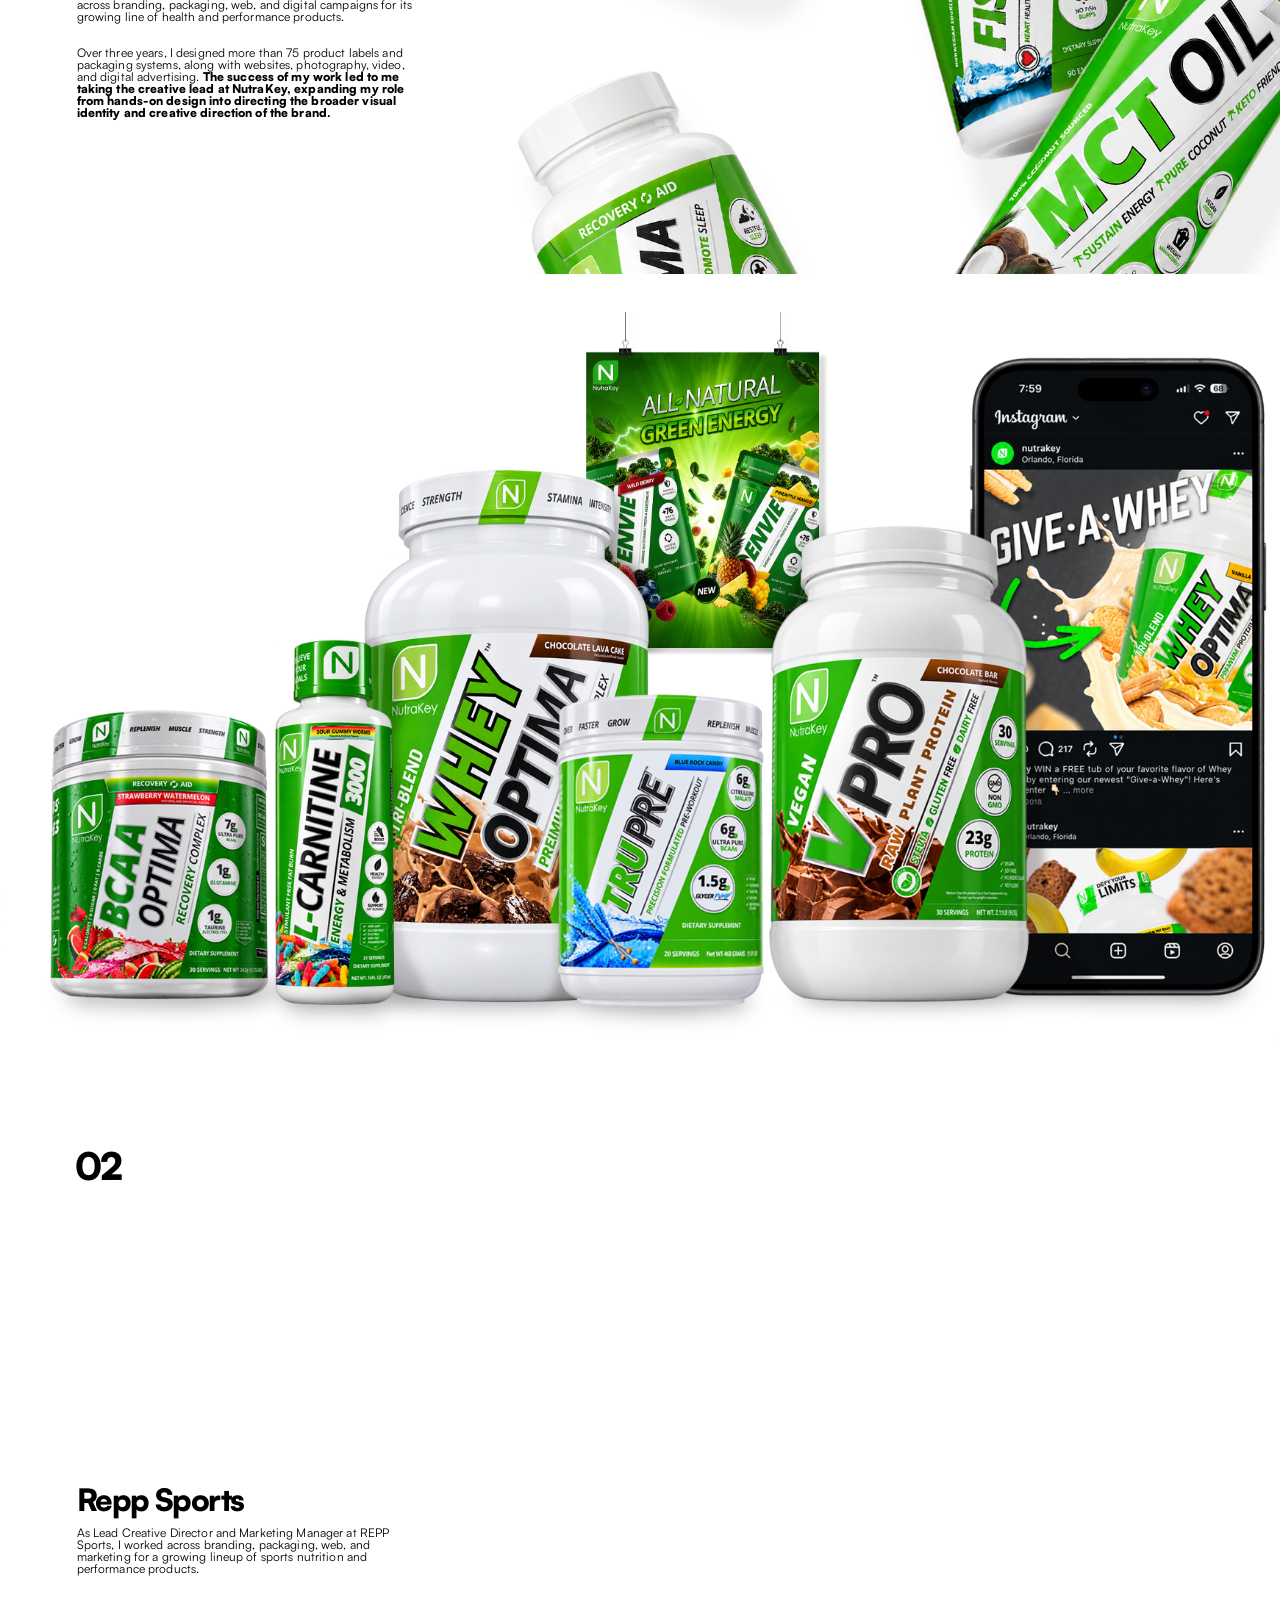
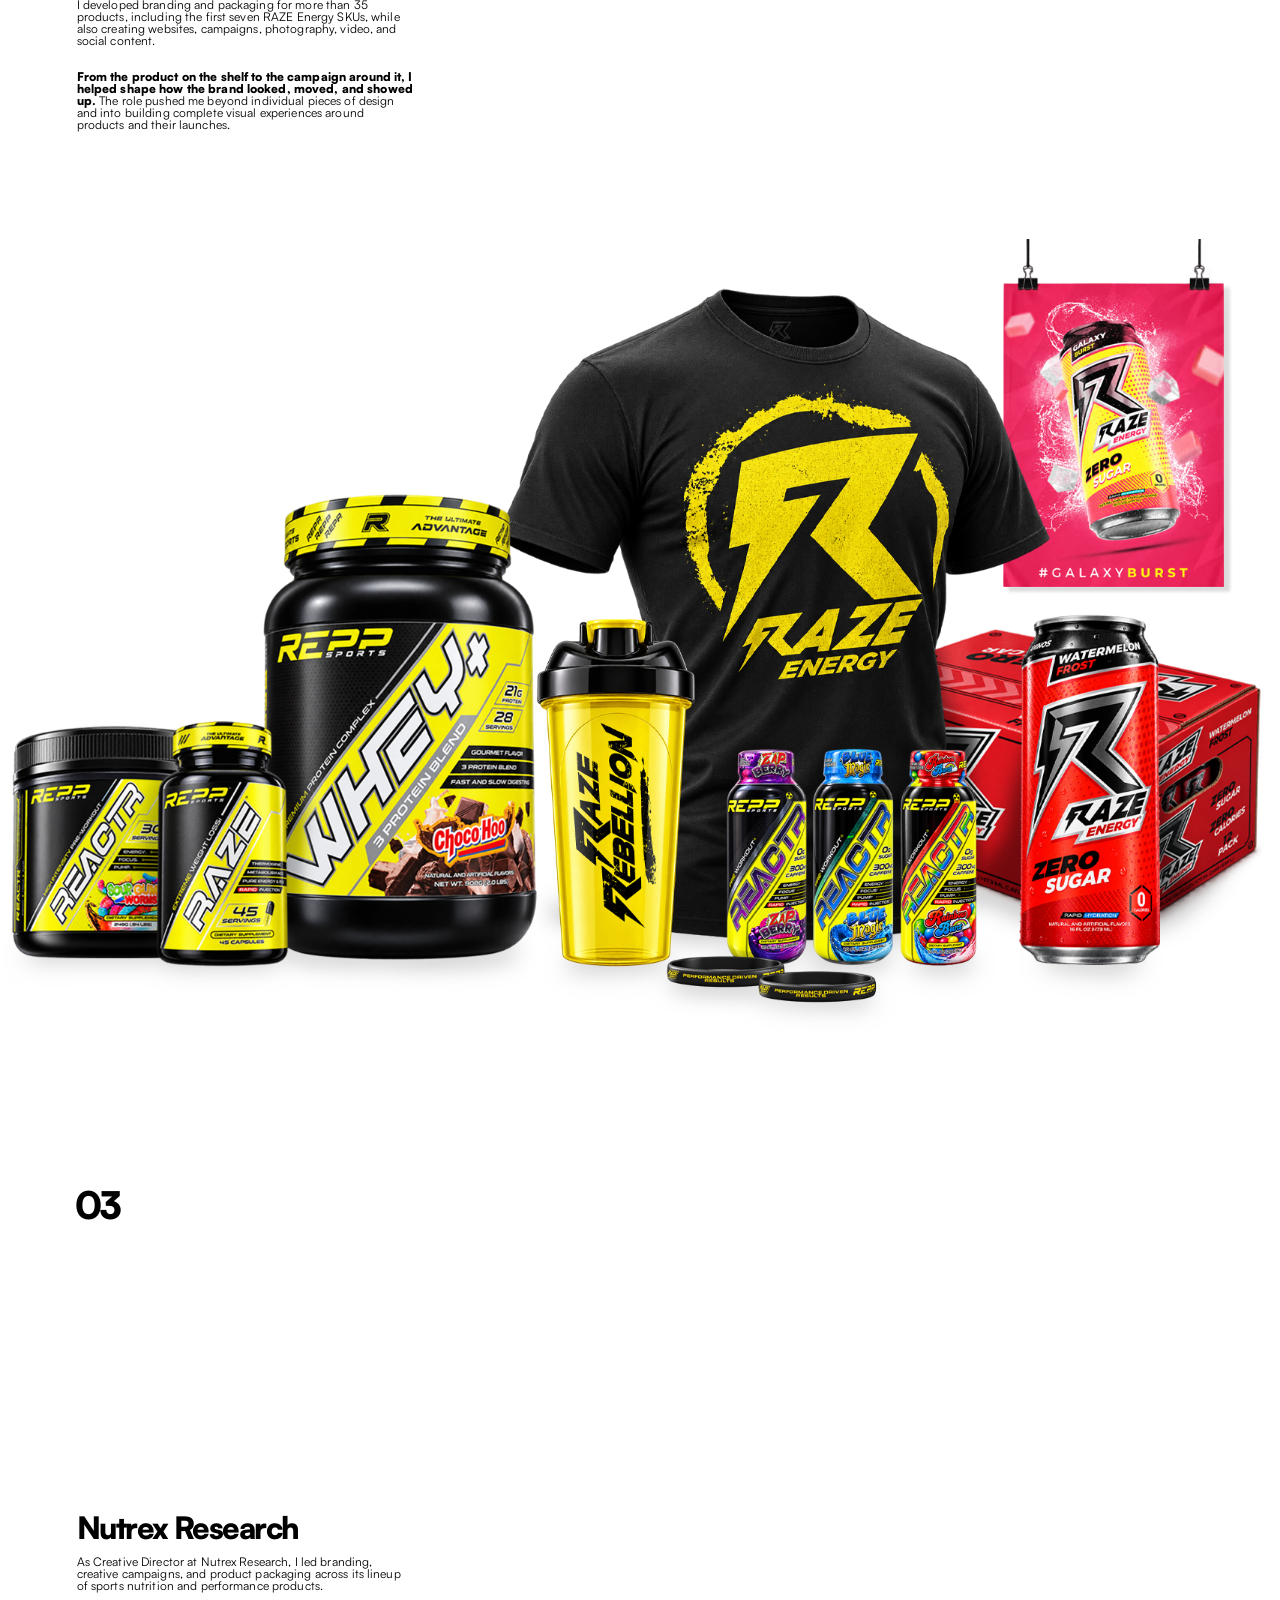
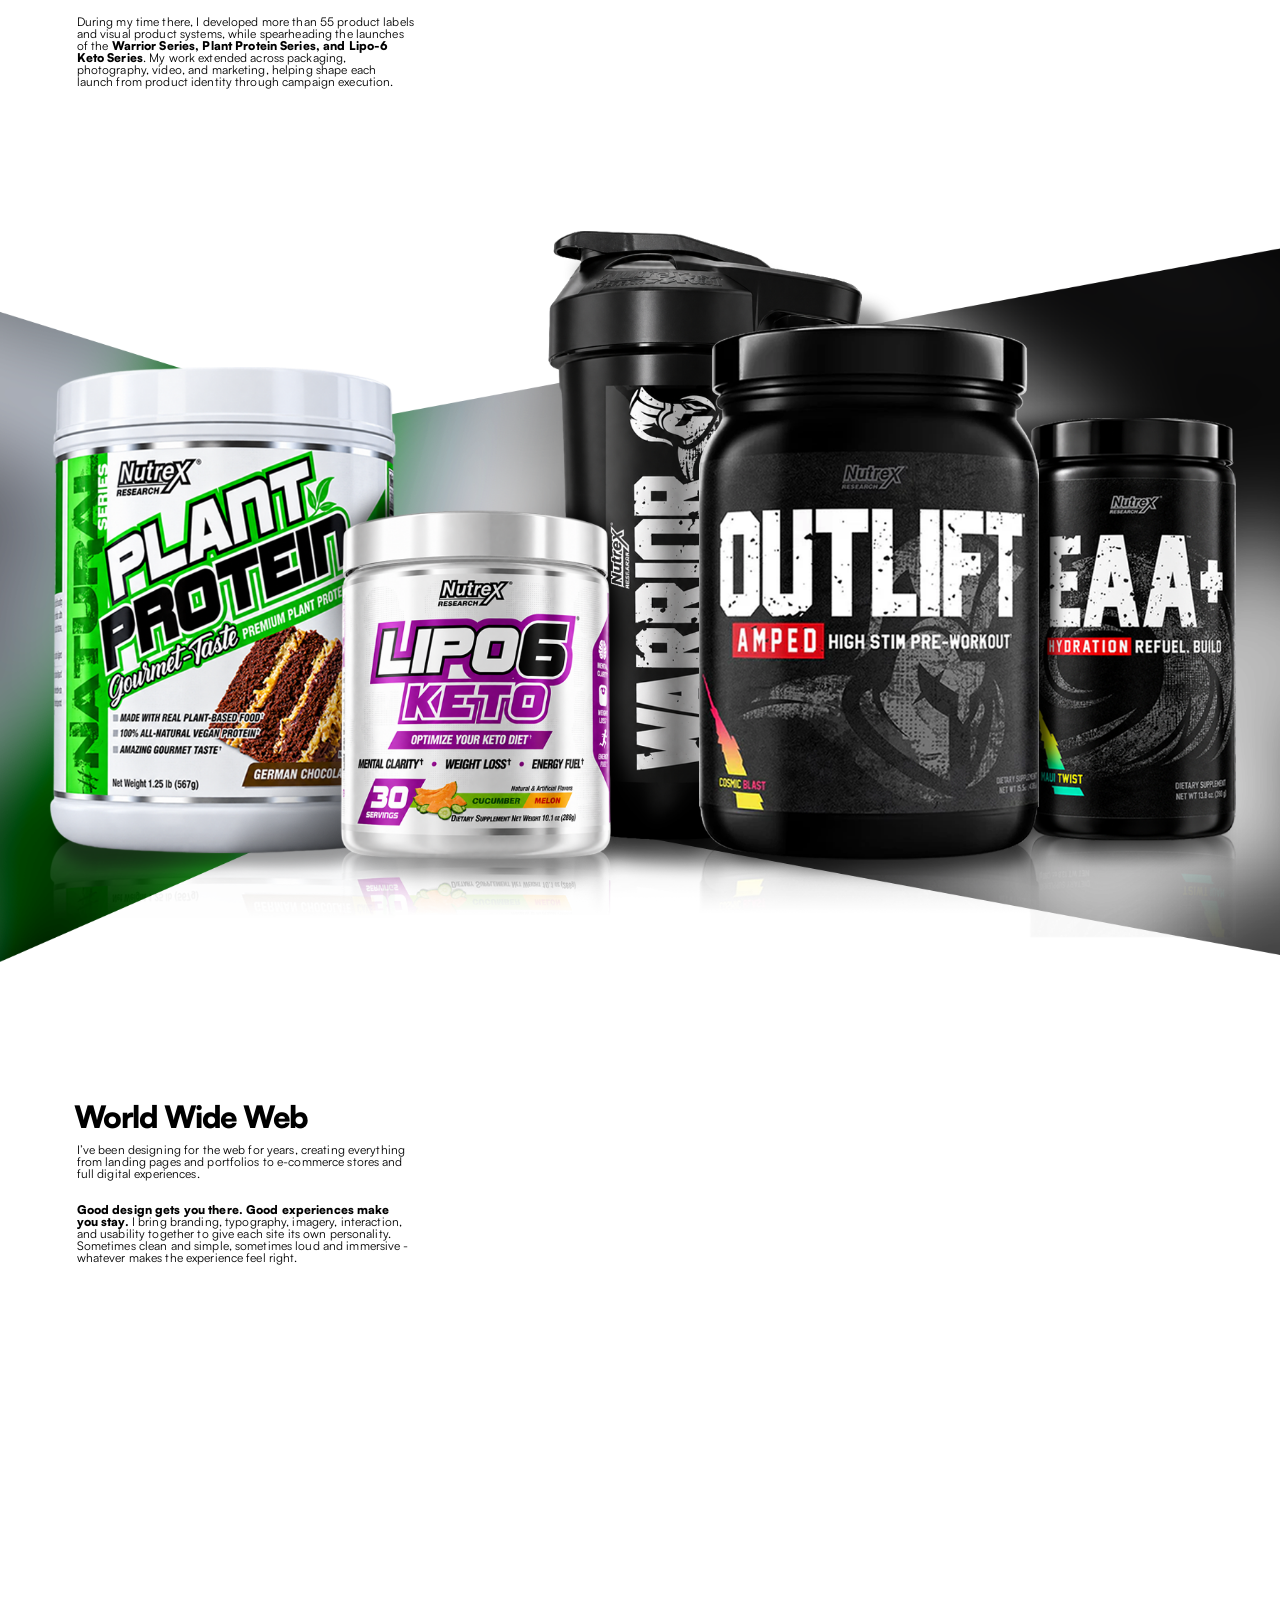
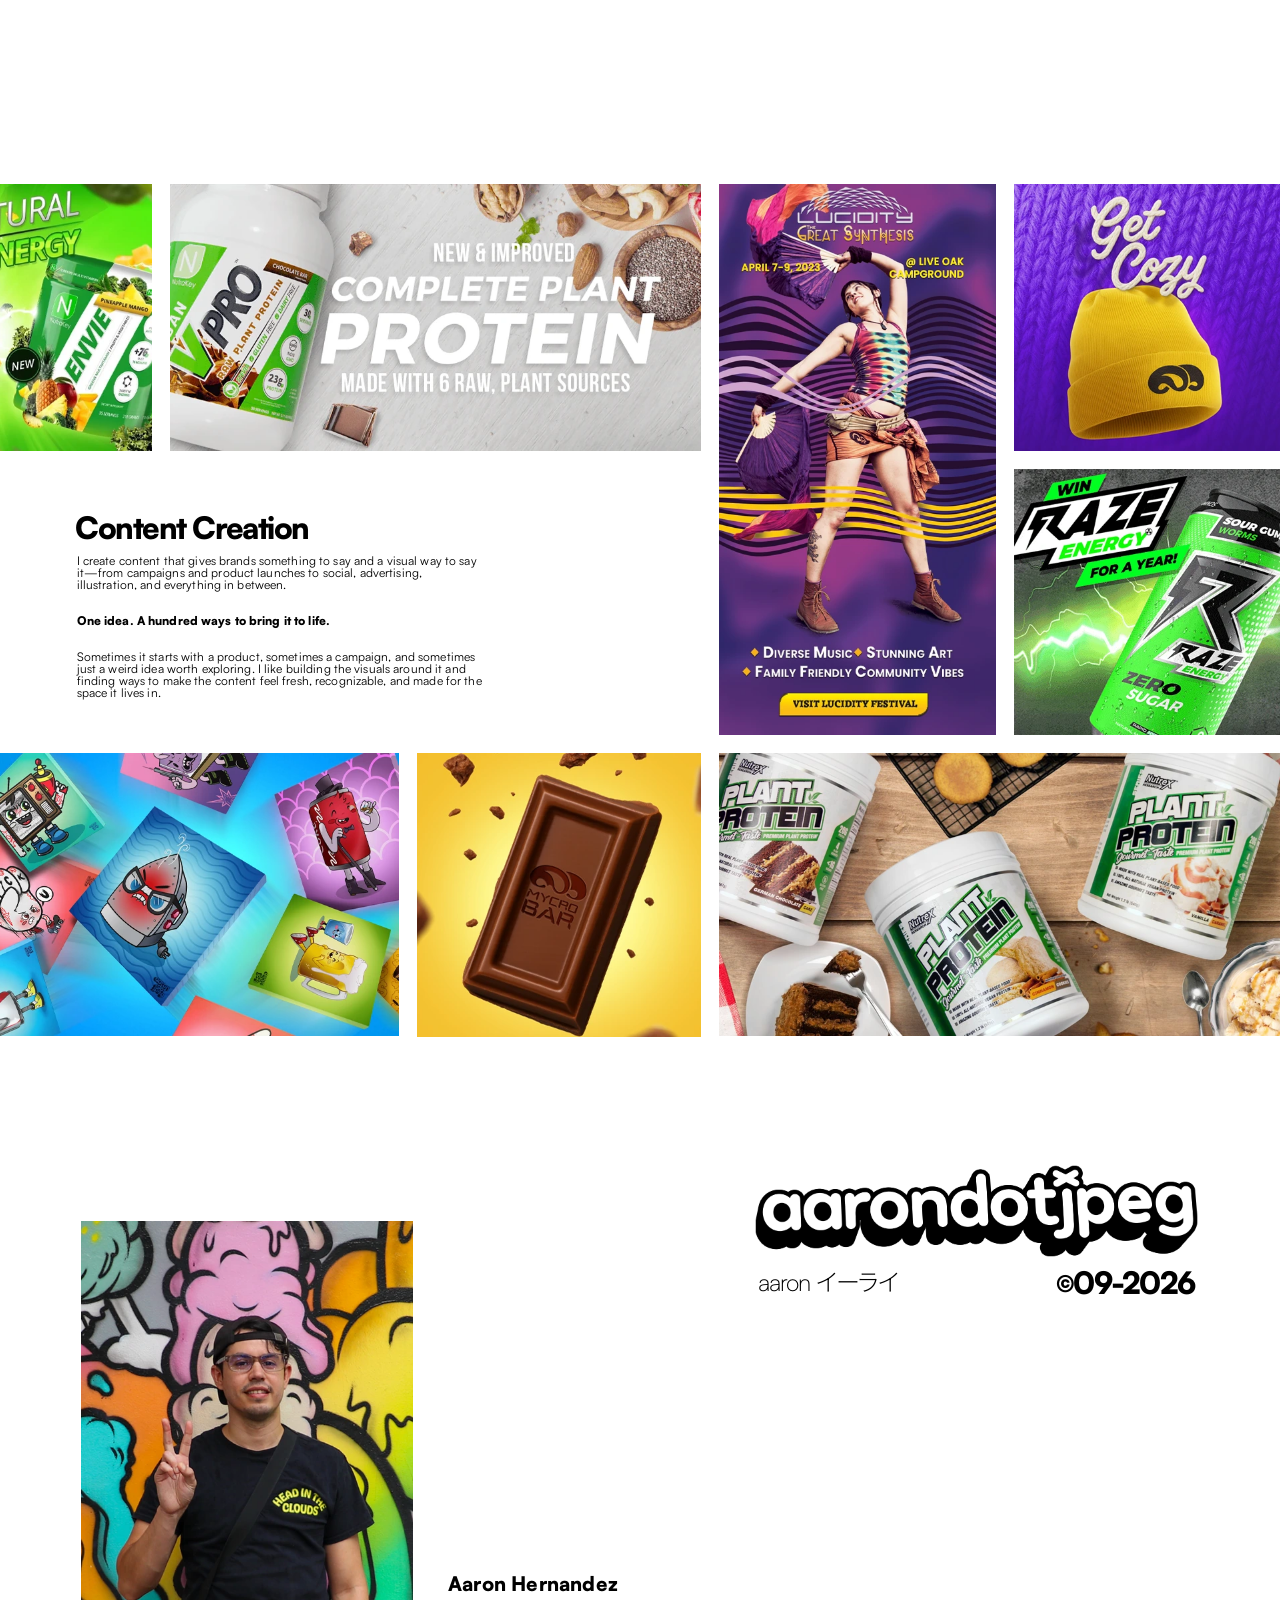
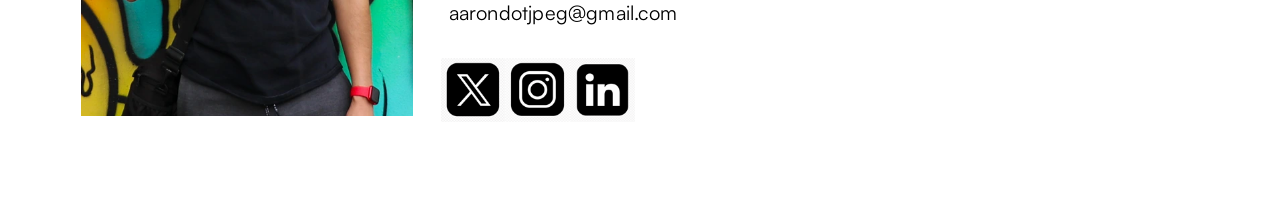
==== commit 88664469: "Content Creation: real copy and 8-tile PSD-exact photo mosaic (desktop absolute, mobile/tablet grid " ====
--- a/web/index.html
+++ b/web/index.html
@@ -448,33 +448,59 @@
     </div>
   </section>
 
+  <!-- Eight photo tiles in a mosaic, not a uniform grid — each carries its
+       own PSD frame coordinates as --x/--y/--w/--h, same pattern as the
+       Works logo grid. Two tiles (envie, canvas) bleed off the left edge
+       of the artboard in the PSD itself; they're sliced to their full,
+       un-clipped frame size and positioned at that same negative --x, so
+       the panel's own overflow crops them exactly as the PSD does rather
+       than baking a hard cut into the image asset. -->
   <section class="panel panel--project" id="content-creation"
            style="--ar:0.686979" aria-label="Content Creation">
     <div class="panel__inner">
       <div class="stage" style="--stage-h:1319">
-        <img class="pj-art" src="assets/img/work/web-b.webp" alt=""
-           width="1920" height="1319" loading="lazy" decoding="async">
         <h2 class="pj-title" style="--x:113; --y:530">Content Creation</h2>
-        <!-- TODO(artboard-7): copy and artwork not final. -->
-        <div class="pj-bio" style="--y:594; --w:601">
-          <p>I’m aarondotjpeg, a multidisciplinary creative working across graphic design, branding, art direction, illustration, and digital experiences. I move between disciplines freely, using whatever medium best brings an idea to life.</p>
-          <p>Born in New York and now based in Florida, my creative path has taken me across the country, shaped by different people, places, and experiences along the way. Drawing, photography, and design have always been interconnected parts of how I create, eventually growing into a broader practice that includes branding, digital experiences, and creative direction.</p>
-        </div>
-      </div>
-    </div>
-  </section>
-
-  <!-- ARTBOARD 8 — contact. Framework only; artwork pending. -->
+        <div class="pj-bio" style="--y:592; --w:608">
+          <p>I create content that gives brands something to say and a visual way to say it—from campaigns and product launches to social, advertising, illustration, and everything in between.</p>
+          <p><b>One idea. A hundred ways to bring it to life.</b></p>
+          <p>Sometimes it starts with a product, sometimes a campaign, and sometimes just a weird idea worth exploring. I like building the visuals around it and finding ways to make the content feel fresh, recognizable, and made for the space it lives in.</p>
+        </div>
+        <img class="cc-tile" style="--x:1521; --y:36; --w:400; --h:400" src="assets/img/work/cc-beanie.webp" alt="Get Cozy beanie social post" width="400" height="400" loading="lazy" decoding="async">
+        <img class="cc-tile" style="--x:-172; --y:36; --w:400; --h:400" src="assets/img/work/cc-envie.webp" alt="Envié green energy product post" width="400" height="400" loading="lazy" decoding="async">
+        <img class="cc-tile" style="--x:255; --y:36; --w:796; --h:400" src="assets/img/work/cc-vpro.webp" alt="V Pro plant protein product post" width="796" height="400" loading="lazy" decoding="async">
+        <img class="cc-tile" style="--x:1078; --y:36; --w:416; --h:827" src="assets/img/work/cc-lucidity.webp" alt="Lucidity Festival poster" width="416" height="827" loading="lazy" decoding="async">
+        <img class="cc-tile" style="--x:1521; --y:463; --w:400; --h:400" src="assets/img/work/cc-raze.webp" alt="Raze Energy giveaway post" width="400" height="400" loading="lazy" decoding="async">
+        <img class="cc-tile" style="--x:-248; --y:889; --w:846; --h:425" src="assets/img/work/cc-canvas.webp" alt="Illustrated sticker collection" width="846" height="425" loading="lazy" decoding="async">
+        <img class="cc-tile" style="--x:625; --y:889; --w:426; --h:426" src="assets/img/work/cc-choco.webp" alt="Mycro Bar chocolate product post" width="426" height="426" loading="lazy" decoding="async">
+        <img class="cc-tile" style="--x:1078; --y:889; --w:843; --h:425" src="assets/img/work/cc-plant-protein.webp" alt="Nutrex Plant Protein product post" width="843" height="425" loading="lazy" decoding="async">
+      </div>
+    </div>
+  </section>
+
   <section class="panel" id="contact"
            style="--ar:0.562500" aria-label="Contact">
     <div class="panel__inner">
       <div class="stage" style="--stage-h:1080">
+        <img class="ct-portrait" style="--x:122; --y:216; --w:497; --h:743"
+             src="assets/img/ct-portrait.webp" alt="Aaron Hernandez"
+             width="497" height="743" loading="lazy" decoding="async">
         <img class="ct-logo" src="assets/img/logo.png" alt="aarondotjpeg"
              width="677" height="150" loading="lazy" decoding="async">
         <p class="ct-wordmark">aaron <span class="jp">イーライ</span></p>
         <p class="ct-copyright"><span class="ct-c">©</span>09-2026</p>
         <p class="ct-name">Aaron Hernandez</p>
         <a class="ct-email" href="mailto:aarondotjpeg@gmail.com">aarondotjpeg@gmail.com</a>
+        <div class="ct-socials">
+          <a class="ct-social" href="https://x.com/aarondotjpeg" target="_blank" rel="noopener">
+            <img src="assets/img/ct-icon-x.webp" alt="X" width="97" height="97" loading="lazy" decoding="async">
+          </a>
+          <a class="ct-social" href="https://instagram.com/aarondotjpeg" target="_blank" rel="noopener">
+            <img src="assets/img/ct-icon-ig.webp" alt="Instagram" width="97" height="97" loading="lazy" decoding="async">
+          </a>
+          <a class="ct-social" href="https://www.linkedin.com/in/aaronhernandez" target="_blank" rel="noopener">
+            <img src="assets/img/ct-icon-linkedin.webp" alt="LinkedIn" width="97" height="97" loading="lazy" decoding="async">
+          </a>
+        </div>
       </div>
     </div>
   </section>
--- a/web/styles/project.css
+++ b/web/styles/project.css
@@ -276,6 +276,56 @@
   }
   .pj-bio p + p { margin-block-start: calc(36 * var(--u)); }
   .pj-bio b { font-weight: var(--fw-black); }
+
+  /* ==========================================================================
+     CONTENT CREATION MOSAIC — artboard 7's eight photo tiles. Each is
+     sliced to the exact size of its own PSD frame (not a uniform grid —
+     sizes range from a 400x400 square up to a 796x400 double-wide and a
+     416x827 double-tall) and positioned like any other --x/--y/--w/--h
+     element. Two tiles (envie, canvas) have a negative --x because their
+     frame bleeds off the artboard's left edge in the PSD itself; the
+     image asset is the tile's full, un-clipped size, so the panel's own
+     overflow crops it the same way the PSD canvas does, rather than the
+     asset itself having a hard cut baked in. */
+  .cc-tile {
+    position: absolute;
+    left:   calc(var(--x) * var(--u));
+    top:    calc(var(--y) * var(--u));
+    width:  calc(var(--w) * var(--u));
+    height: calc(var(--h) * var(--u));
+    object-fit: cover;
+    display: block;
+  }
+
+  /* Tablet/mobile: same collapse as the Works logo grid (.wk-logo) — the
+     mosaic's mixed aspect ratios stop meaning anything once it's not one
+     continuous canvas, so every tile becomes a uniform square cell in an
+     even grid, cropped to fill (object-fit:cover, not contain — these are
+     photos meant to fill their spot, not logos meant to stay whole).
+     #content-creation-prefixed throughout to out-specify the generic
+     `.panel--project .stage > *` reset above (same reasoning as
+     #nutrakey's .pj-window override). */
+  @media (max-width: 1023px) {
+    #content-creation .stage {
+      display: grid;
+      grid-template-columns: repeat(3, 1fr);
+      gap: clamp(12px, 2.5vw, 20px);
+    }
+    #content-creation .pj-title,
+    #content-creation .pj-bio {
+      grid-column: 1 / -1;
+    }
+    #content-creation .cc-tile {
+      position: static;
+      width: 100%;
+      height: 100%;
+      aspect-ratio: 1 / 1;
+    }
+  }
+
+  @media (max-width: 599px) {
+    #content-creation .stage { grid-template-columns: repeat(2, 1fr); }
+  }
 
   /* --- tablet and mobile ---------------------------------------------------
      A 16:9 collage cannot carry a portrait screen, so the panel becomes the
--- a/web/styles/contact.css
+++ b/web/styles/contact.css
@@ -2,15 +2,20 @@
   /* ==========================================================================
      PANEL 12 — CONTACT (artboard 8)
 
-     Framework only. The artwork is placeholder pending final images; the text
-     and its coordinates are read from the PSD and are already exact.
+     Re-measured from the finished PSD: portrait photo, name/email, and the
+     three social icons all replace what was framework-only placeholder.
+     name/email moved up ~136px from the earlier PSD pass (portrait + a
+     social row now sit where a wider empty column used to be) — this
+     replaces those older coordinates, not just refines them.
 
      Ink offsets as elsewhere: 46/lh43 -> 4.0, 30/lh30 -> ~3.3, 36 -> measured.
          logo        1126,126  677x150
          aaron イーライ  origin x1137, ink y293
          ©09-2026    origin x1584, ink y290  (© 34px, numerals 46px)
-         name        x672, ink y888   30px Black
-         email       x673, ink y932   30px Regular
+         portrait    122,216  497x743
+         name        x672, ink y749   30px Black
+         email       x673, ink y793   30px Regular
+         socials     x661-931, y871-968 (three 97x97 icons, 87px apart)
      ========================================================================== */
 
   .ct-logo,
@@ -20,6 +25,15 @@
   .ct-email {
     position: absolute;
     margin: 0;
+  }
+
+  .ct-portrait {
+    position: absolute;
+    left:   calc(var(--x) * var(--u));
+    top:    calc(var(--y) * var(--u));
+    width:  calc(var(--w) * var(--u));
+    height: calc(var(--h) * var(--u));
+    object-fit: cover;
   }
 
   .ct-logo {
@@ -63,10 +77,10 @@
     letter-spacing: var(--ls-body);
     white-space: nowrap;
   }
-  .ct-name  { left: calc(672 * var(--u)); top: calc(884.7 * var(--u)); font-weight: var(--fw-black); }
+  .ct-name  { left: calc(672 * var(--u)); top: calc(745.7 * var(--u)); font-weight: var(--fw-black); }
   .ct-email {
     left: calc(673 * var(--u));
-    top:  calc(928.7 * var(--u));
+    top:  calc(789.7 * var(--u));
     font-weight: var(--fw-regular);
     text-decoration-color: transparent;
     text-underline-offset: 0.22em;
@@ -77,6 +91,27 @@
     text-decoration: underline;
     text-decoration-color: currentColor;
   }
+
+  /* Three 97x97 icon links, 87px apart center-to-center (a small overlap
+     margin baked into each icon's own transparent padding, not a real
+     gap) — x, then Instagram, then LinkedIn, left to right as in the PSD. */
+  .ct-socials {
+    position: absolute;
+    left: calc(661 * var(--u));
+    top:  calc(871 * var(--u));
+    display: flex;
+    gap: calc((748 - 661 - 97) * var(--u));
+  }
+  .ct-social {
+    display: block;
+    width: calc(97 * var(--u));
+    height: calc(97 * var(--u));
+    opacity: 1;
+    transition: opacity var(--dur-fast) var(--ease-out);
+  }
+  .ct-social img { display: block; width: 100%; height: 100%; }
+  .ct-social:hover,
+  .ct-social:focus-visible { opacity: 0.7; }
 
   /* --- tablet and mobile --------------------------------------------------- */
   @media (max-width: 1023px) {
@@ -112,10 +147,17 @@
       top: auto;
       width: auto;
     }
+    .ct-portrait {
+      width: min(100%, 360px);
+      height: auto;
+      aspect-ratio: 497 / 743;
+    }
     .ct-logo { width: min(100%, 420px); height: auto; }
     .ct-wordmark,
     .ct-copyright { font-size: clamp(15px, 4.6vw, 22px); }
     .ct-name,
     .ct-email { font-size: var(--fs-18); }
+    .ct-socials { justify-content: center; gap: 16px; }
+    .ct-social { width: 44px; height: 44px; }
   }
 }
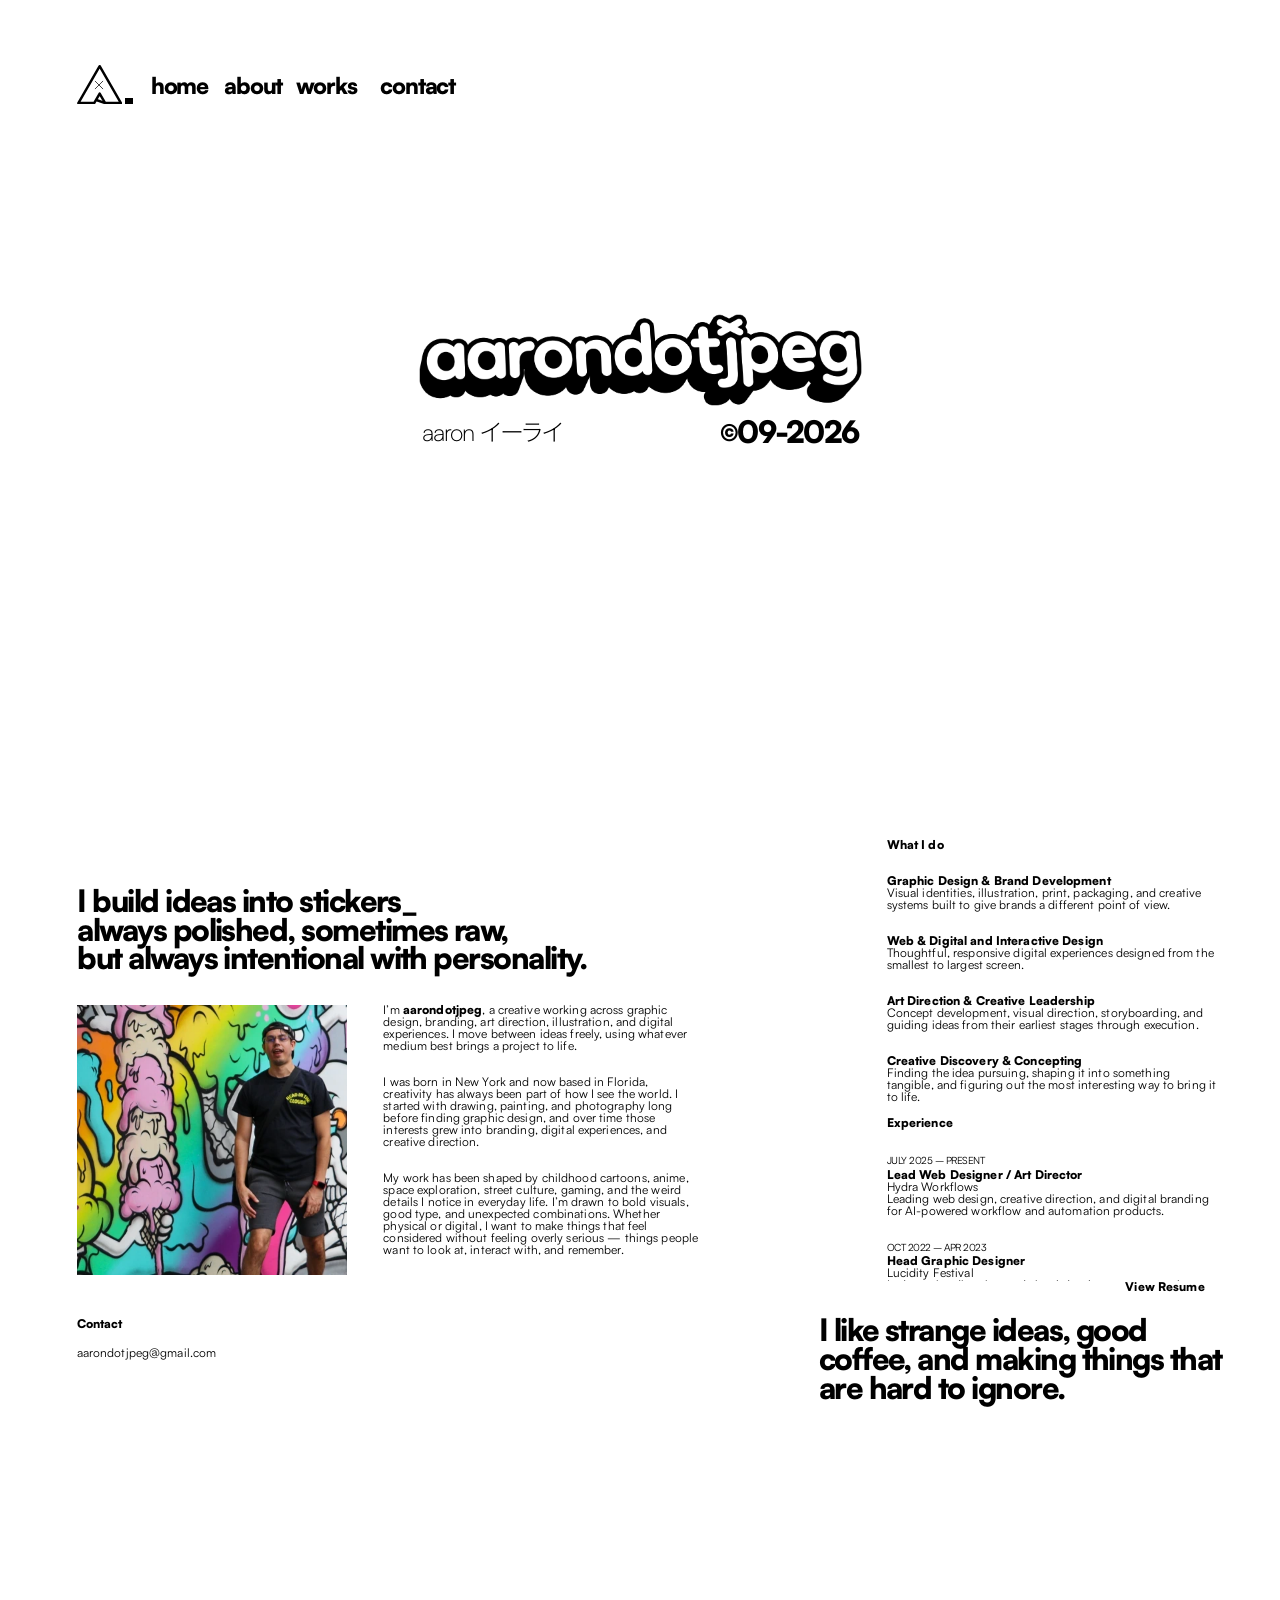
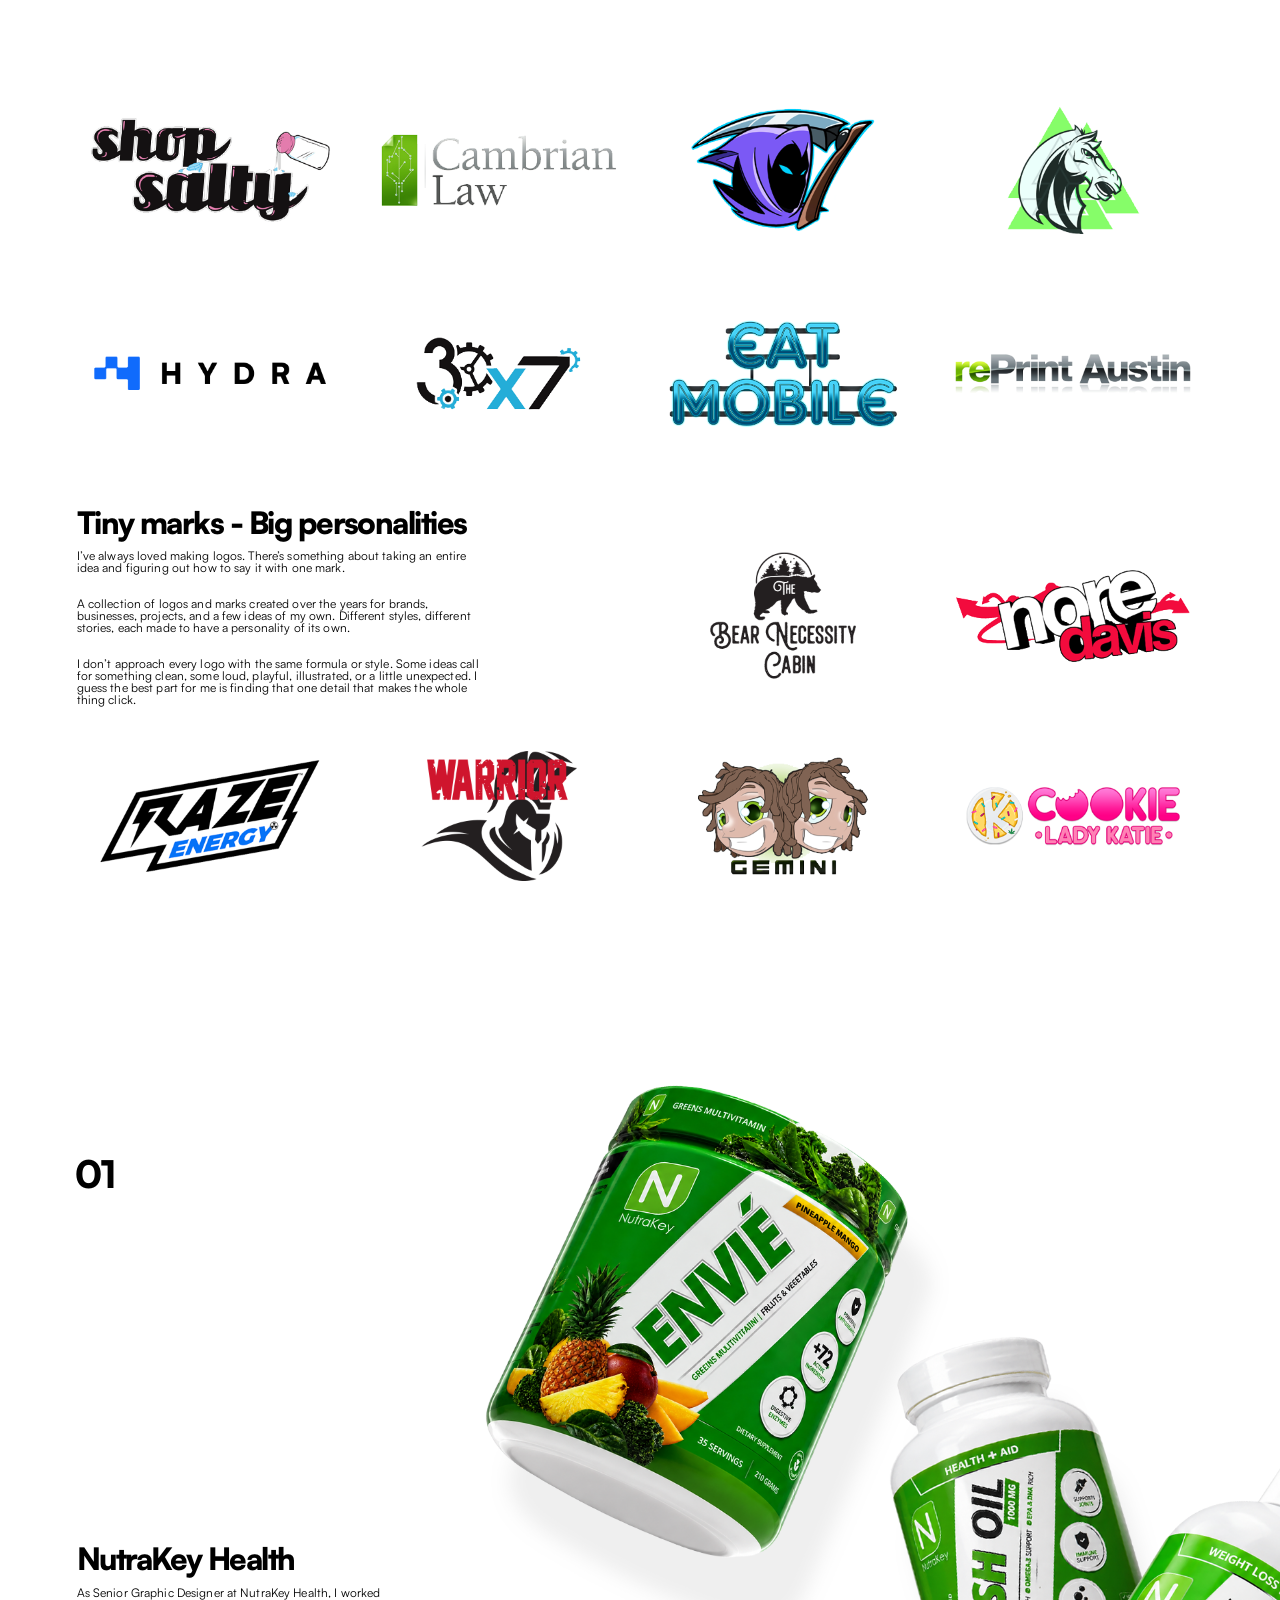
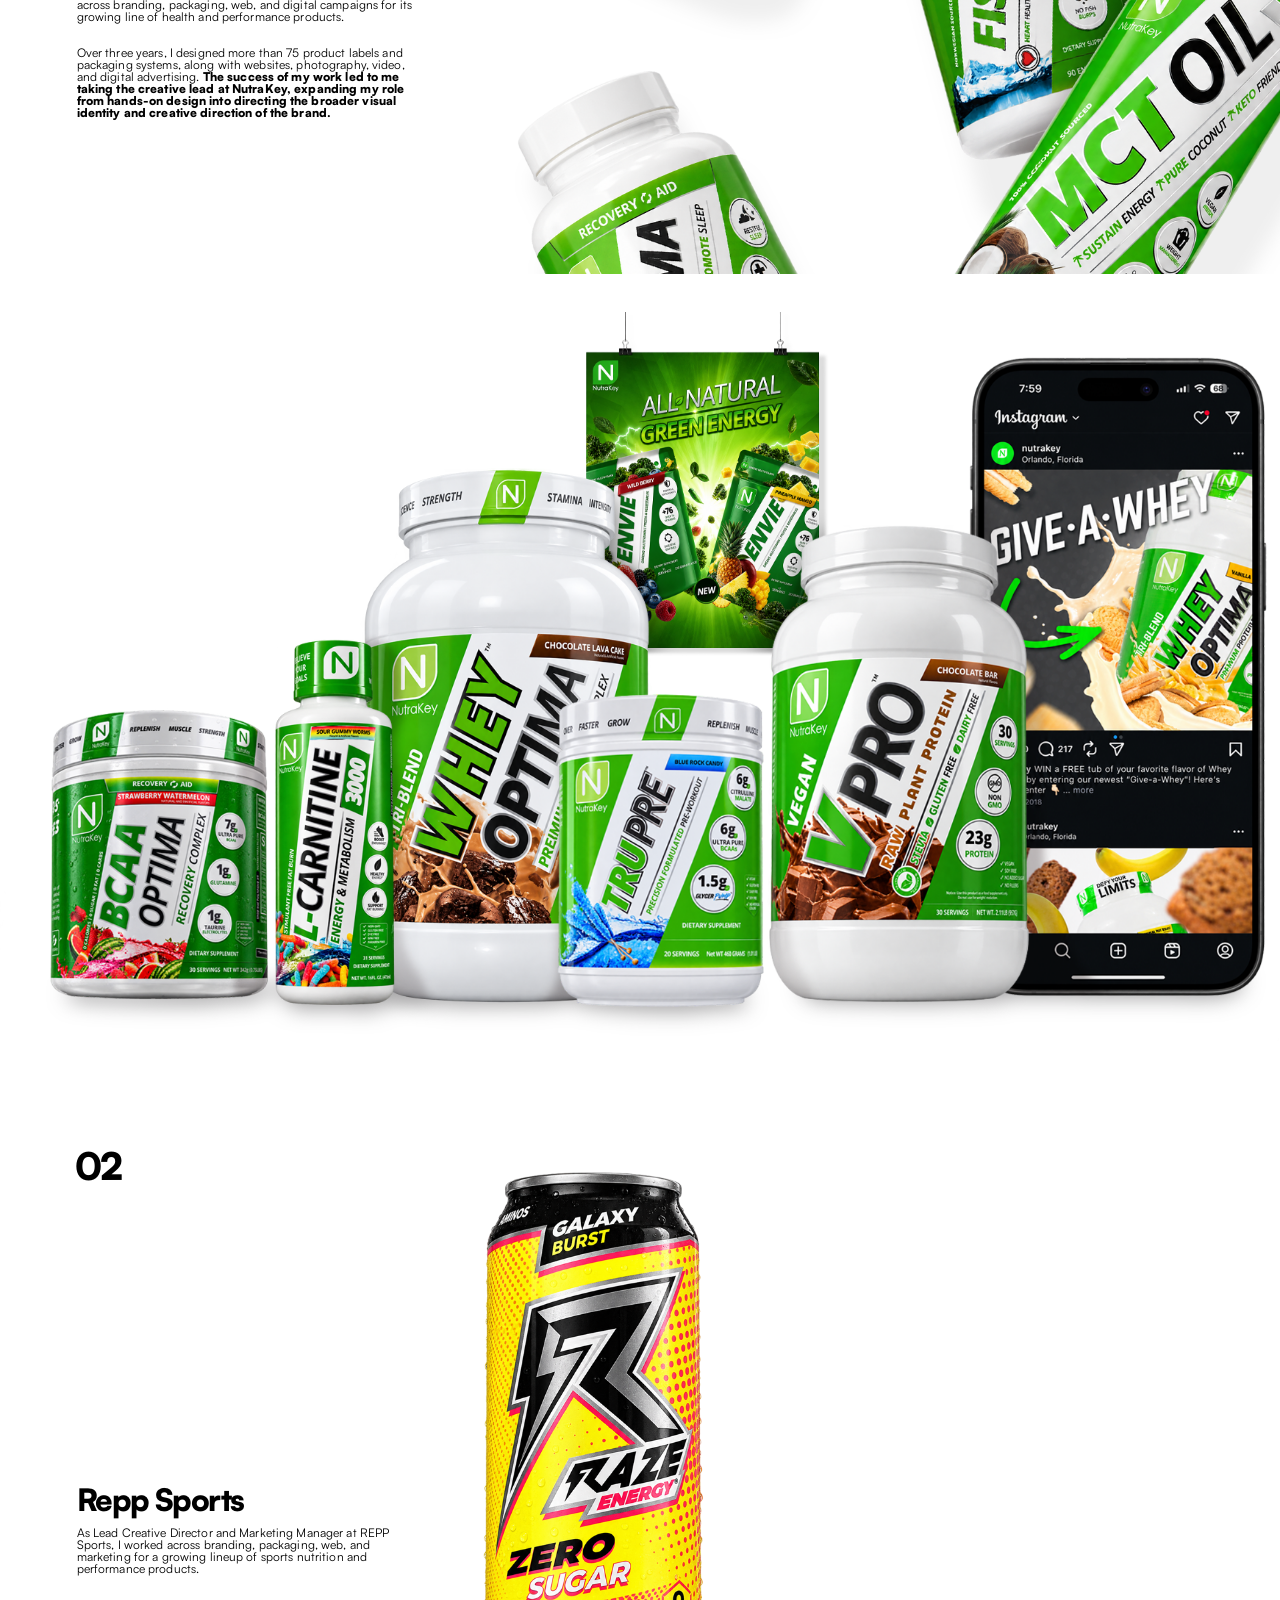
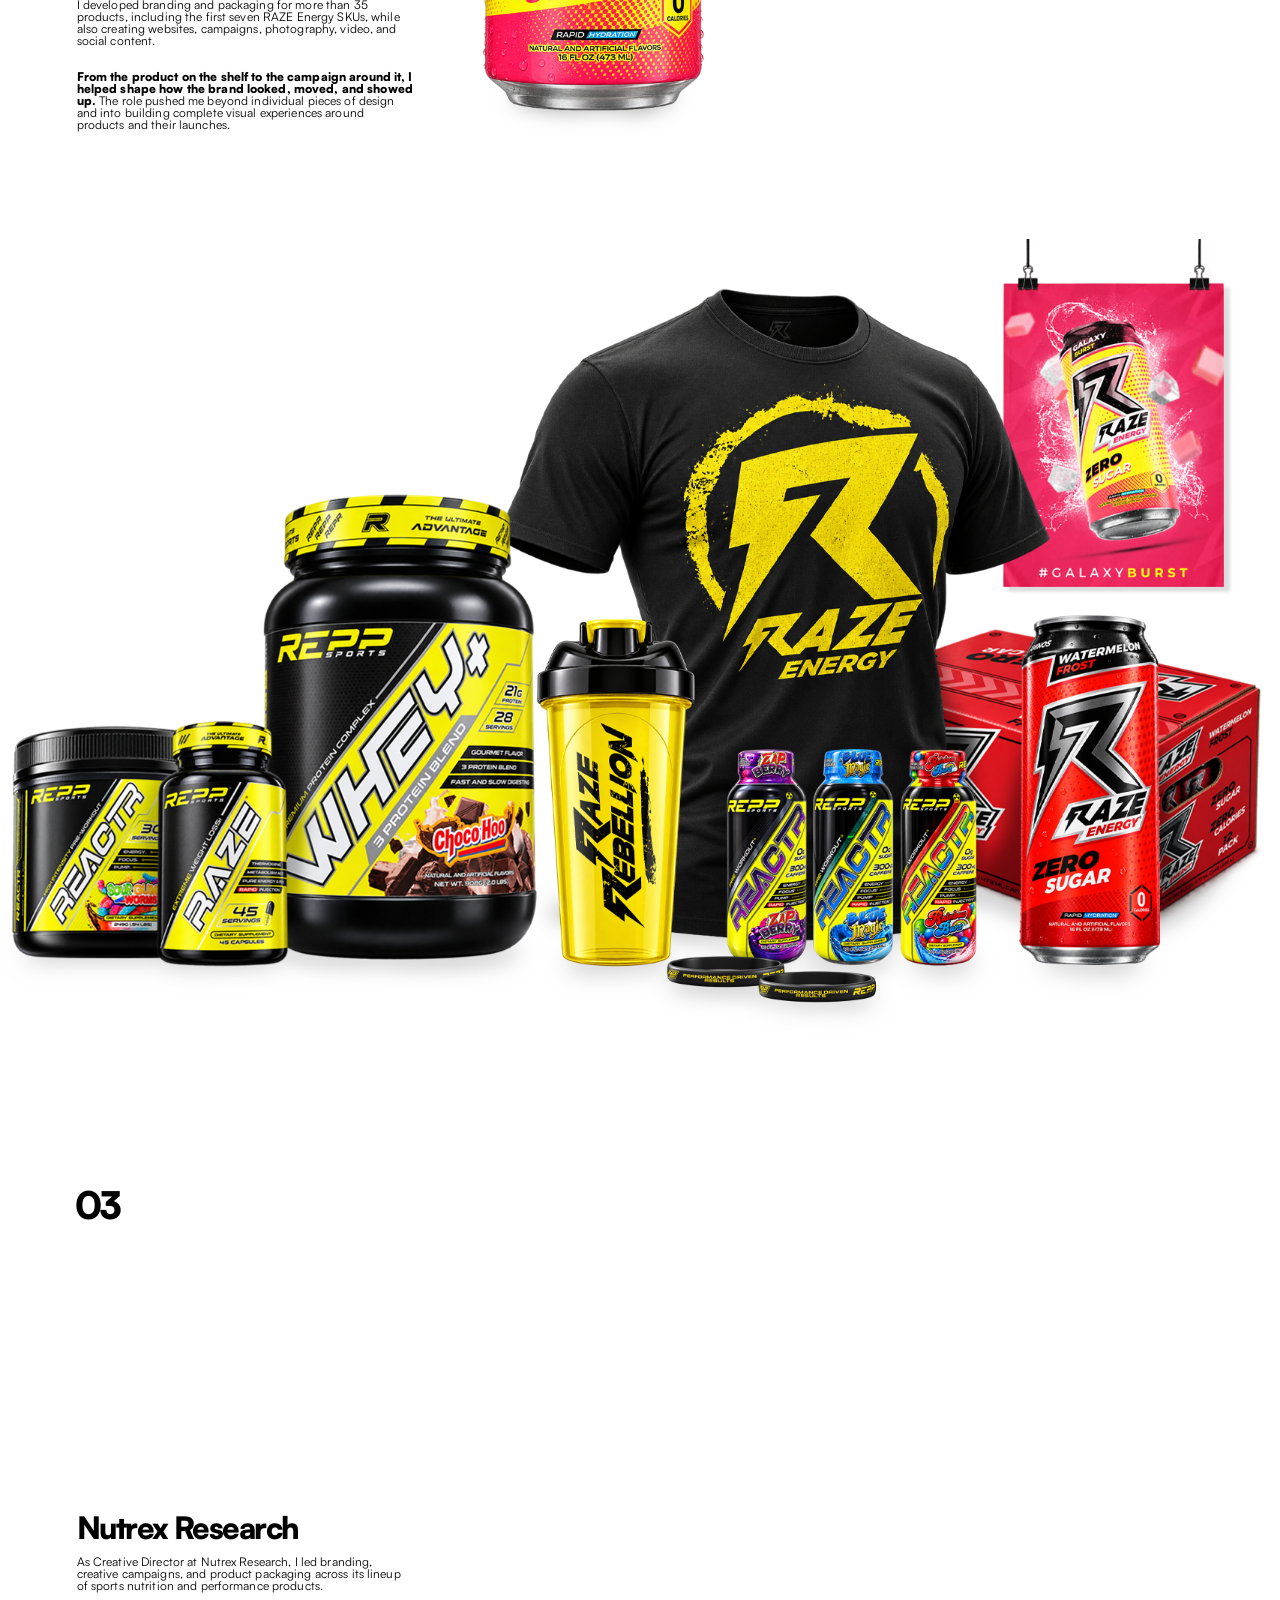
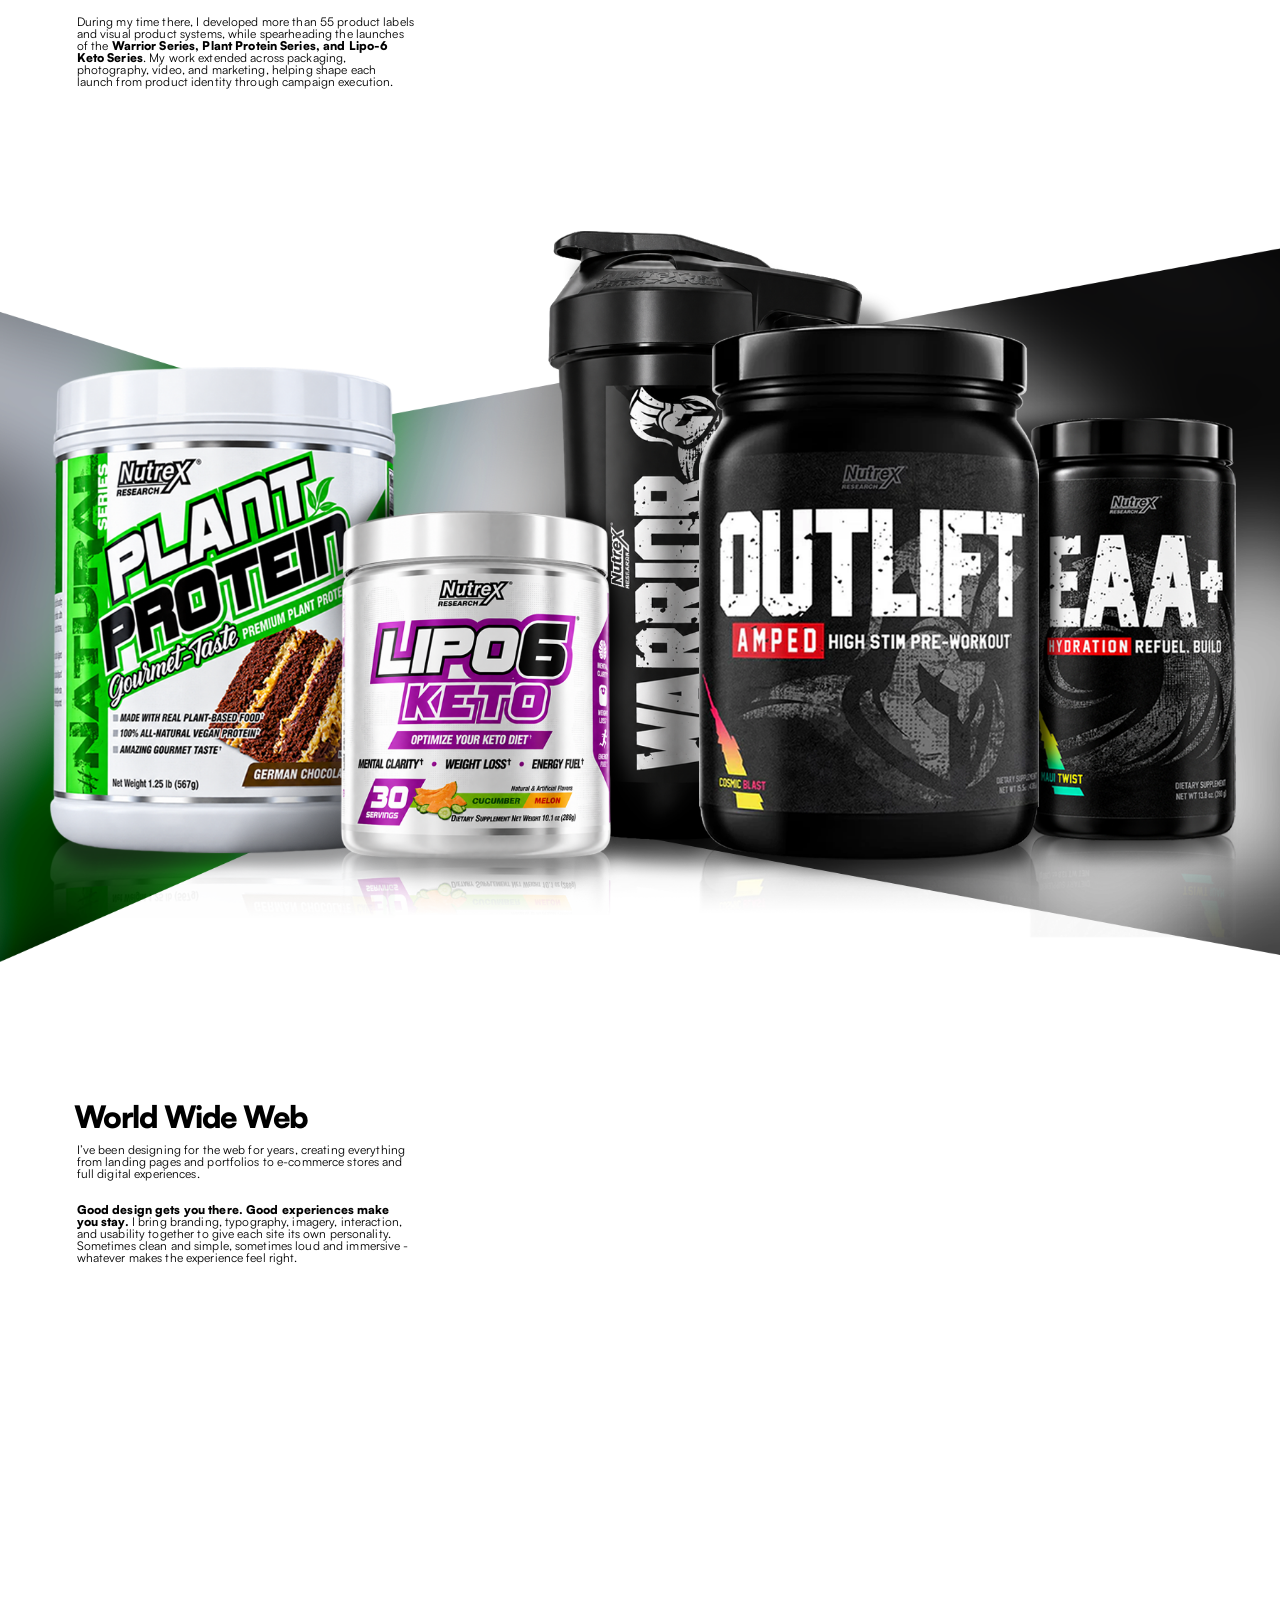
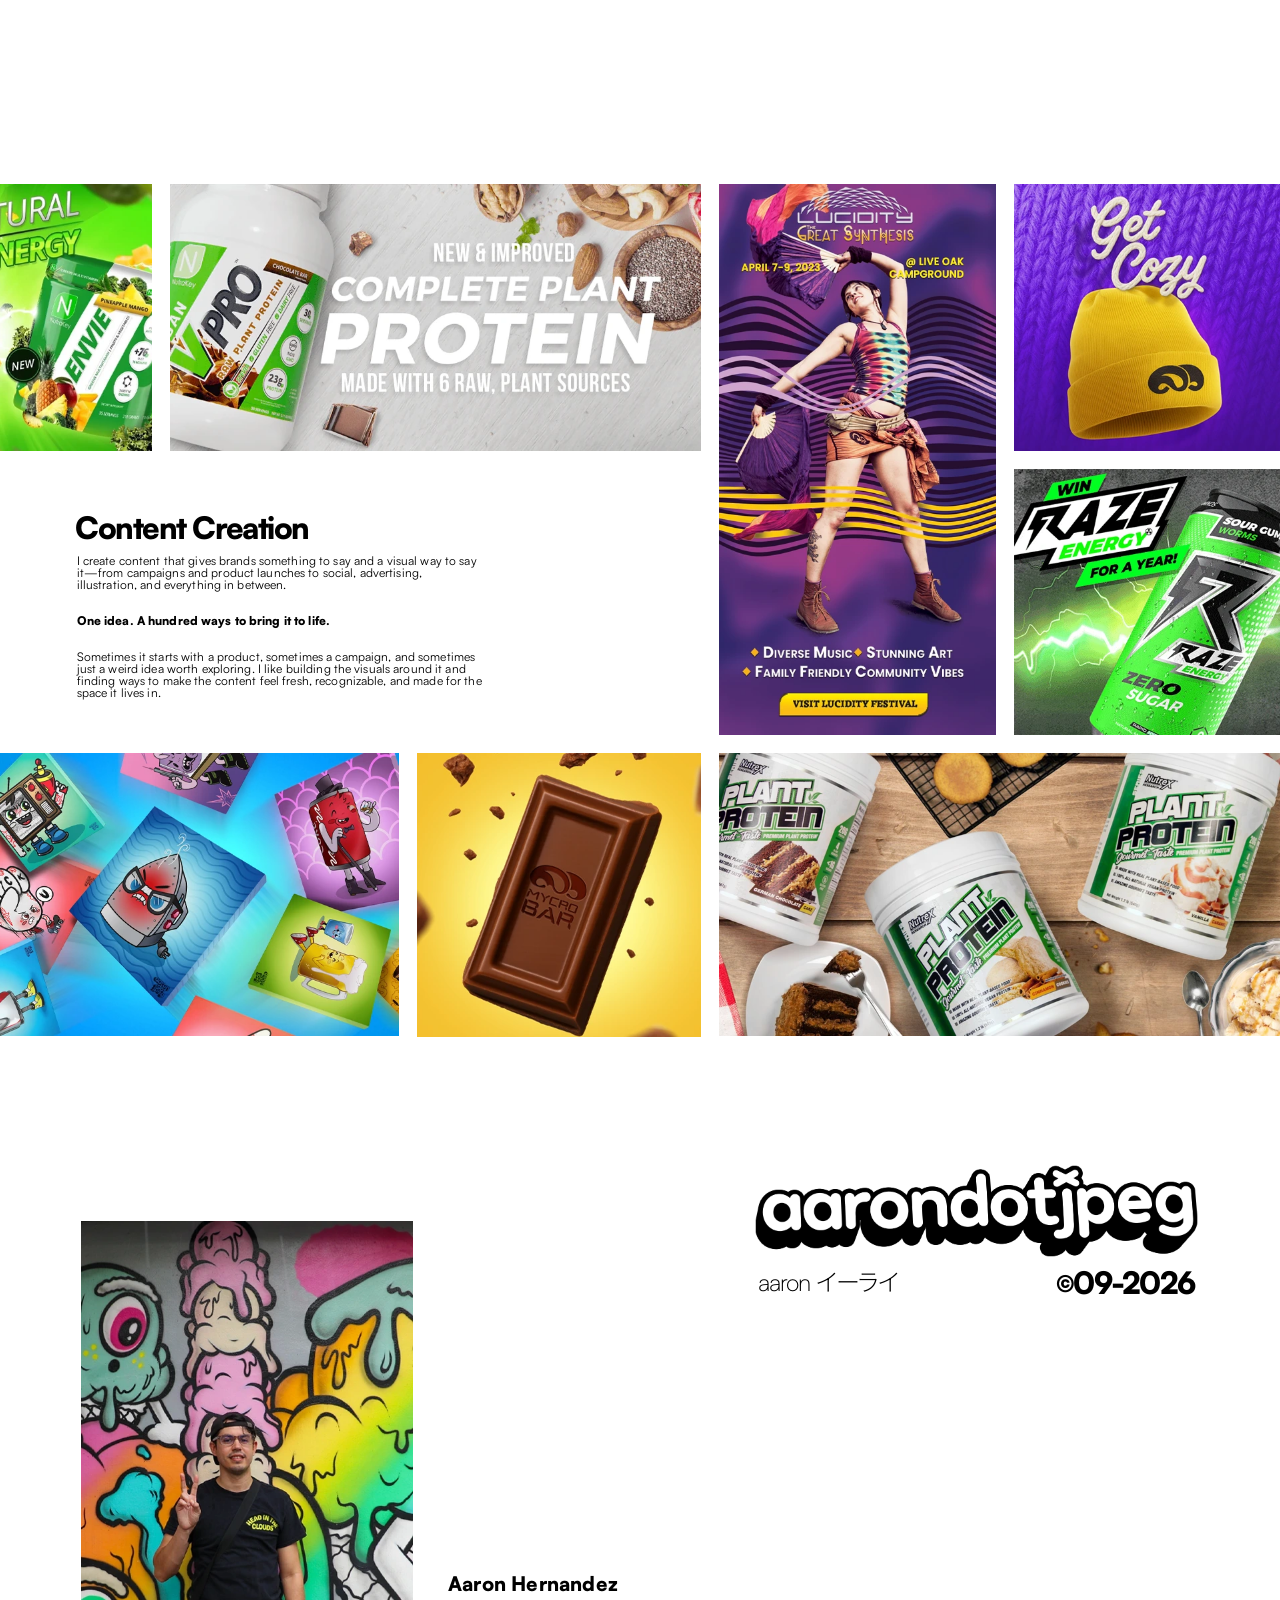
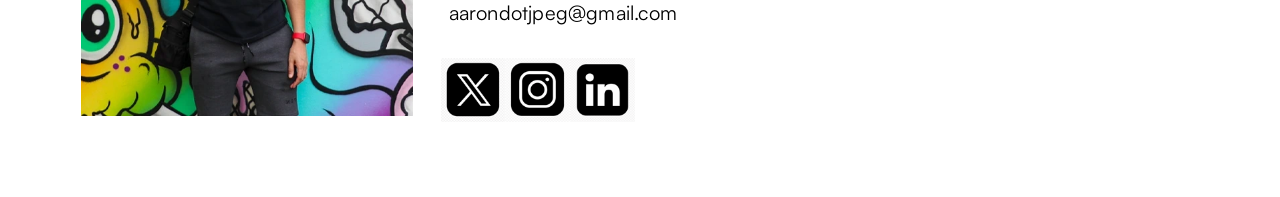
==== commit fce9e661: "About/Contact: swap in updated PSD photos (about-portrait-3, ct-portrait-2); Content Creation: real " ====
--- a/web/index.html
+++ b/web/index.html
@@ -102,8 +102,8 @@
         <h2 class="ab-headline">I build ideas into<br class="ab-headline__br--word"> <span aria-hidden="true"><span class="ab-word" data-words="worlds,stickers,websites,t-shirts,inventions,cartoons,campaigns,products,content,profit">worlds</span><span class="ab-cursor">_</span></span><span class="visually-hidden">worlds</span><br>always polished, sometimes raw,<br class="ab-headline__br--tail"> but always intentional with personality.</h2>
 
         <picture class="ab-photo">
-          <source srcset="assets/img/about-portrait-2.webp" type="image/webp">
-          <img src="assets/img/about-portrait-2.jpg" alt="Aaron seated in front of a brightly painted mural"
+          <source srcset="assets/img/about-portrait-3.webp" type="image/webp">
+          <img src="assets/img/about-portrait-3.jpg" alt="Aaron standing in front of a brightly painted mural"
                width="405" height="405" loading="lazy" decoding="async">
         </picture>
 
@@ -465,14 +465,24 @@
           <p><b>One idea. A hundred ways to bring it to life.</b></p>
           <p>Sometimes it starts with a product, sometimes a campaign, and sometimes just a weird idea worth exploring. I like building the visuals around it and finding ways to make the content feel fresh, recognizable, and made for the space it lives in.</p>
         </div>
-        <img class="cc-tile" style="--x:1521; --y:36; --w:400; --h:400" src="assets/img/work/cc-beanie.webp" alt="Get Cozy beanie social post" width="400" height="400" loading="lazy" decoding="async">
-        <img class="cc-tile" style="--x:-172; --y:36; --w:400; --h:400" src="assets/img/work/cc-envie.webp" alt="Envié green energy product post" width="400" height="400" loading="lazy" decoding="async">
-        <img class="cc-tile" style="--x:255; --y:36; --w:796; --h:400" src="assets/img/work/cc-vpro.webp" alt="V Pro plant protein product post" width="796" height="400" loading="lazy" decoding="async">
-        <img class="cc-tile" style="--x:1078; --y:36; --w:416; --h:827" src="assets/img/work/cc-lucidity.webp" alt="Lucidity Festival poster" width="416" height="827" loading="lazy" decoding="async">
-        <img class="cc-tile" style="--x:1521; --y:463; --w:400; --h:400" src="assets/img/work/cc-raze.webp" alt="Raze Energy giveaway post" width="400" height="400" loading="lazy" decoding="async">
-        <img class="cc-tile" style="--x:-248; --y:889; --w:846; --h:425" src="assets/img/work/cc-canvas.webp" alt="Illustrated sticker collection" width="846" height="425" loading="lazy" decoding="async">
-        <img class="cc-tile" style="--x:625; --y:889; --w:426; --h:426" src="assets/img/work/cc-choco.webp" alt="Mycro Bar chocolate product post" width="426" height="426" loading="lazy" decoding="async">
-        <img class="cc-tile" style="--x:1078; --y:889; --w:843; --h:425" src="assets/img/work/cc-plant-protein.webp" alt="Nutrex Plant Protein product post" width="843" height="425" loading="lazy" decoding="async">
+        <img class="cc-tile" data-shape="square" style="--x:1521; --y:36; --w:400; --h:400" src="assets/img/work/cc-beanie.webp" alt="Get Cozy beanie social post" width="400" height="400" loading="lazy" decoding="async">
+        <!-- Mobile/tablet swaps to the full, un-clipped source: the
+             desktop crop is deliberately cut at the artboard's left edge
+             (see the mosaic comment below), which reads as a hard black
+             void once the tile is no longer bleeding off a canvas edge. -->
+        <picture class="cc-tile" data-shape="square" style="--x:-172; --y:36; --w:400; --h:400">
+          <source media="(max-width: 1023px)" srcset="assets/img/work/cc-envie-full.webp">
+          <img src="assets/img/work/cc-envie.webp" alt="Envié green energy product post" width="400" height="400" loading="lazy" decoding="async">
+        </picture>
+        <img class="cc-tile" data-shape="wide" style="--x:255; --y:36; --w:796; --h:400" src="assets/img/work/cc-vpro.webp" alt="V Pro plant protein product post" width="796" height="400" loading="lazy" decoding="async">
+        <img class="cc-tile" data-shape="tall" style="--x:1078; --y:36; --w:416; --h:827" src="assets/img/work/cc-lucidity.webp" alt="Lucidity Festival poster" width="416" height="827" loading="lazy" decoding="async">
+        <img class="cc-tile" data-shape="square" style="--x:1521; --y:463; --w:400; --h:400" src="assets/img/work/cc-raze.webp" alt="Raze Energy giveaway post" width="400" height="400" loading="lazy" decoding="async">
+        <picture class="cc-tile" data-shape="wide" style="--x:-248; --y:889; --w:846; --h:425">
+          <source media="(max-width: 1023px)" srcset="assets/img/work/cc-canvas-full.webp">
+          <img src="assets/img/work/cc-canvas.webp" alt="Illustrated sticker collection" width="846" height="425" loading="lazy" decoding="async">
+        </picture>
+        <img class="cc-tile" data-shape="square" style="--x:625; --y:889; --w:426; --h:426" src="assets/img/work/cc-choco.webp" alt="Mycro Bar chocolate product post" width="426" height="426" loading="lazy" decoding="async">
+        <img class="cc-tile" data-shape="wide" style="--x:1078; --y:889; --w:843; --h:425" src="assets/img/work/cc-plant-protein.webp" alt="Nutrex Plant Protein product post" width="843" height="425" loading="lazy" decoding="async">
       </div>
     </div>
   </section>
@@ -482,12 +492,14 @@
     <div class="panel__inner">
       <div class="stage" style="--stage-h:1080">
         <img class="ct-portrait" style="--x:122; --y:216; --w:497; --h:743"
-             src="assets/img/ct-portrait.webp" alt="Aaron Hernandez"
+             src="assets/img/ct-portrait-2.webp" alt="Aaron Hernandez"
              width="497" height="743" loading="lazy" decoding="async">
         <img class="ct-logo" src="assets/img/logo.png" alt="aarondotjpeg"
              width="677" height="150" loading="lazy" decoding="async">
-        <p class="ct-wordmark">aaron <span class="jp">イーライ</span></p>
-        <p class="ct-copyright"><span class="ct-c">©</span>09-2026</p>
+        <div class="ct-sub">
+          <p class="ct-wordmark">aaron <span class="jp">イーライ</span></p>
+          <p class="ct-copyright"><span class="ct-c">©</span>09-2026</p>
+        </div>
         <p class="ct-name">Aaron Hernandez</p>
         <a class="ct-email" href="mailto:aarondotjpeg@gmail.com">aarondotjpeg@gmail.com</a>
         <div class="ct-socials">
--- a/web/styles/project.css
+++ b/web/styles/project.css
@@ -297,19 +297,34 @@
     display: block;
   }
 
-  /* Tablet/mobile: same collapse as the Works logo grid (.wk-logo) — the
-     mosaic's mixed aspect ratios stop meaning anything once it's not one
-     continuous canvas, so every tile becomes a uniform square cell in an
-     even grid, cropped to fill (object-fit:cover, not contain — these are
-     photos meant to fill their spot, not logos meant to stay whole).
-     #content-creation-prefixed throughout to out-specify the generic
-     `.panel--project .stage > *` reset above (same reasoning as
-     #nutrakey's .pj-window override). */
+  /* envie/canvas are a <picture class="cc-tile"> instead of a plain img
+     (see the HTML) so mobile/tablet can swap to the full source image —
+     .cc-tile's own sizing above still applies to the <picture> box itself;
+     this just makes the <img> inside fill that box the same way a plain
+     .cc-tile img would. */
+  picture.cc-tile > img {
+    display: block;
+    width: 100%;
+    height: 100%;
+    object-fit: cover;
+  }
+
+  /* Tablet/mobile: a real masonry, not a uniform grid — the tiles are
+     already 1:1, 2:1 (wide) or 1:2 (tall) by design, so a CSS grid with
+     dense auto-flow and a span per shape packs them back together the
+     same way the desktop mosaic does, just re-flowed to fewer columns.
+     Each tile's own aspect-ratio (1/1, 2/1 or 1/2) does the sizing; grid
+     only needs to know how many tracks it occupies. grid-auto-flow:dense
+     lets a later square backfill a gap a wide/tall tile left behind it,
+     instead of leaving a hole. #content-creation-prefixed throughout to
+     out-specify the generic `.panel--project .stage > *` reset above
+     (same reasoning as #nutrakey's .pj-window override). */
   @media (max-width: 1023px) {
     #content-creation .stage {
       display: grid;
-      grid-template-columns: repeat(3, 1fr);
-      gap: clamp(12px, 2.5vw, 20px);
+      grid-template-columns: repeat(4, 1fr);
+      grid-auto-flow: dense;
+      gap: clamp(8px, 1.5vw, 14px);
     }
     #content-creation .pj-title,
     #content-creation .pj-bio {
@@ -319,7 +334,16 @@
       position: static;
       width: 100%;
       height: 100%;
-      aspect-ratio: 1 / 1;
+      object-fit: cover;
+    }
+    #content-creation .cc-tile[data-shape="square"] { aspect-ratio: 1 / 1; }
+    #content-creation .cc-tile[data-shape="wide"] {
+      grid-column: span 2;
+      aspect-ratio: 2 / 1;
+    }
+    #content-creation .cc-tile[data-shape="tall"] {
+      grid-row: span 2;
+      aspect-ratio: 1 / 2;
     }
   }
 
--- a/web/styles/contact.css
+++ b/web/styles/contact.css
@@ -69,6 +69,12 @@
     position: relative;
     bottom: calc(3 * var(--u));
   }
+
+  /* Layout-only wrapper for the wordmark + copyright pair, same role as
+     Home's .home__sub: display:contents on desktop keeps it out of the box
+     tree so .ct-wordmark/.ct-copyright keep positioning against .stage
+     directly; mobile turns it into the real flex row that groups them. */
+  .ct-sub { display: contents; }
 
   .ct-name,
   .ct-email {
@@ -147,14 +153,49 @@
       top: auto;
       width: auto;
     }
-    .ct-portrait {
+
+    /* Stack order per the PSD's mobile/tablet spec, top to bottom: logo,
+       then the wordmark/copyright row, then the portrait, then name,
+       email, socials — not the same order as the desktop coordinates, so
+       each piece gets an explicit order rather than relying on DOM order. */
+    .ct-logo     { order: 0; }
+    .ct-sub      { order: 1; }
+    .ct-portrait { order: 2; }
+    .ct-name     { order: 3; }
+    .ct-email    { order: 4; }
+    .ct-socials  { order: 5; }
+
+    /* #contact-prefixed on both, same reason as .ct-sub below: a plain
+       .ct-portrait/.ct-logo selector loses to the `#contact .stage > *`
+       reset above (an ID beats a class regardless of source order), which
+       left the logo rendering at its near-native ~660px width instead of
+       capped to 420px — and, since the wordmark/copyright row WAS
+       correctly capped, the two no longer lined up. */
+    #contact .ct-portrait {
       width: min(100%, 360px);
       height: auto;
       aspect-ratio: 497 / 743;
     }
-    .ct-logo { width: min(100%, 420px); height: auto; }
+    #contact .ct-logo { width: min(100%, 420px); height: auto; }
+
+    /* Matches Home's mobile treatment exactly: wordmark and copyright
+       share one row, flush to the logo's own rendered width, baseline
+       aligned, pushed to the row's opposite ends. #contact-prefixed to
+       out-specify the `#contact .stage > *` reset above, which would
+       otherwise win over a plain .ct-sub selector and collapse this back
+       to shrink-wrapped content width. */
+    #contact .ct-sub {
+      display: flex;
+      align-items: baseline;
+      justify-content: space-between;
+      width: min(100%, 420px);
+    }
     .ct-wordmark,
-    .ct-copyright { font-size: clamp(15px, 4.6vw, 22px); }
+    .ct-copyright {
+      position: static;
+      margin: 0;
+      font-size: clamp(15px, 4.6vw, 22px);
+    }
     .ct-name,
     .ct-email { font-size: var(--fs-18); }
     .ct-socials { justify-content: center; gap: 16px; }
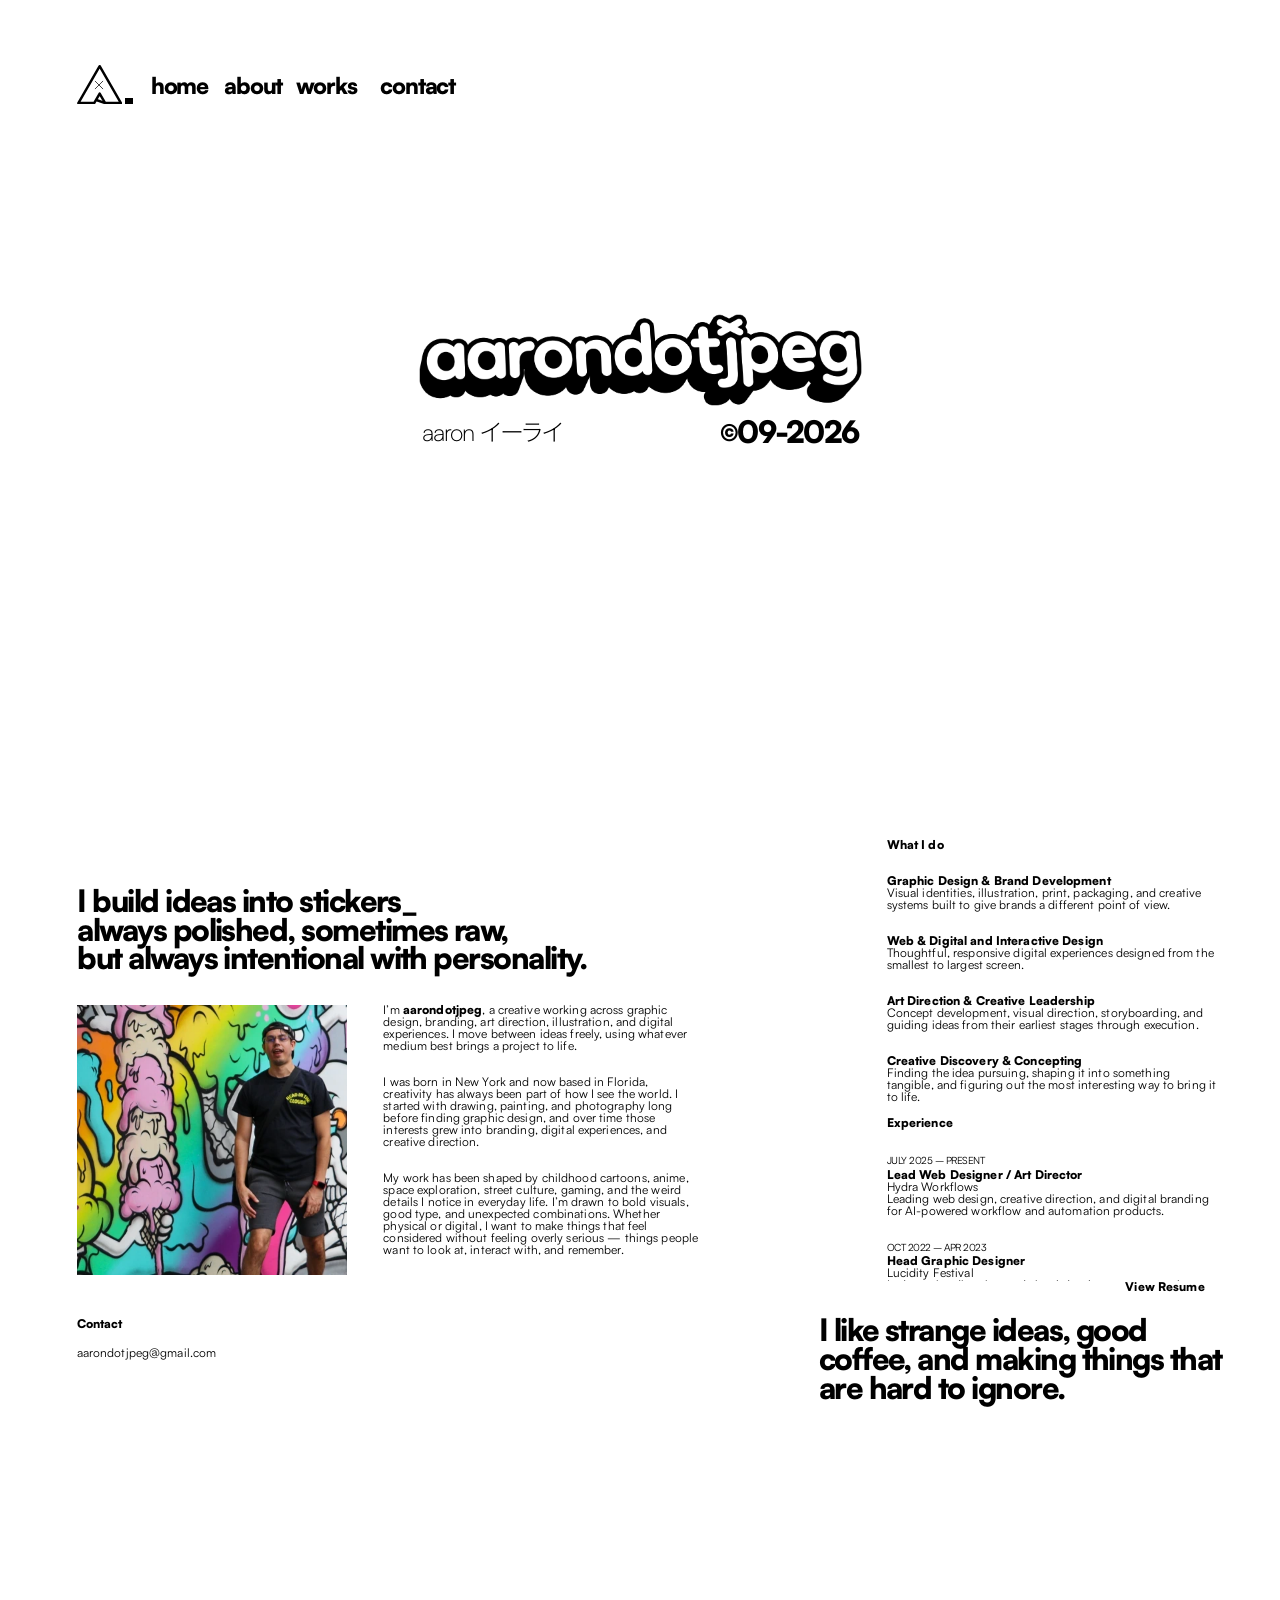
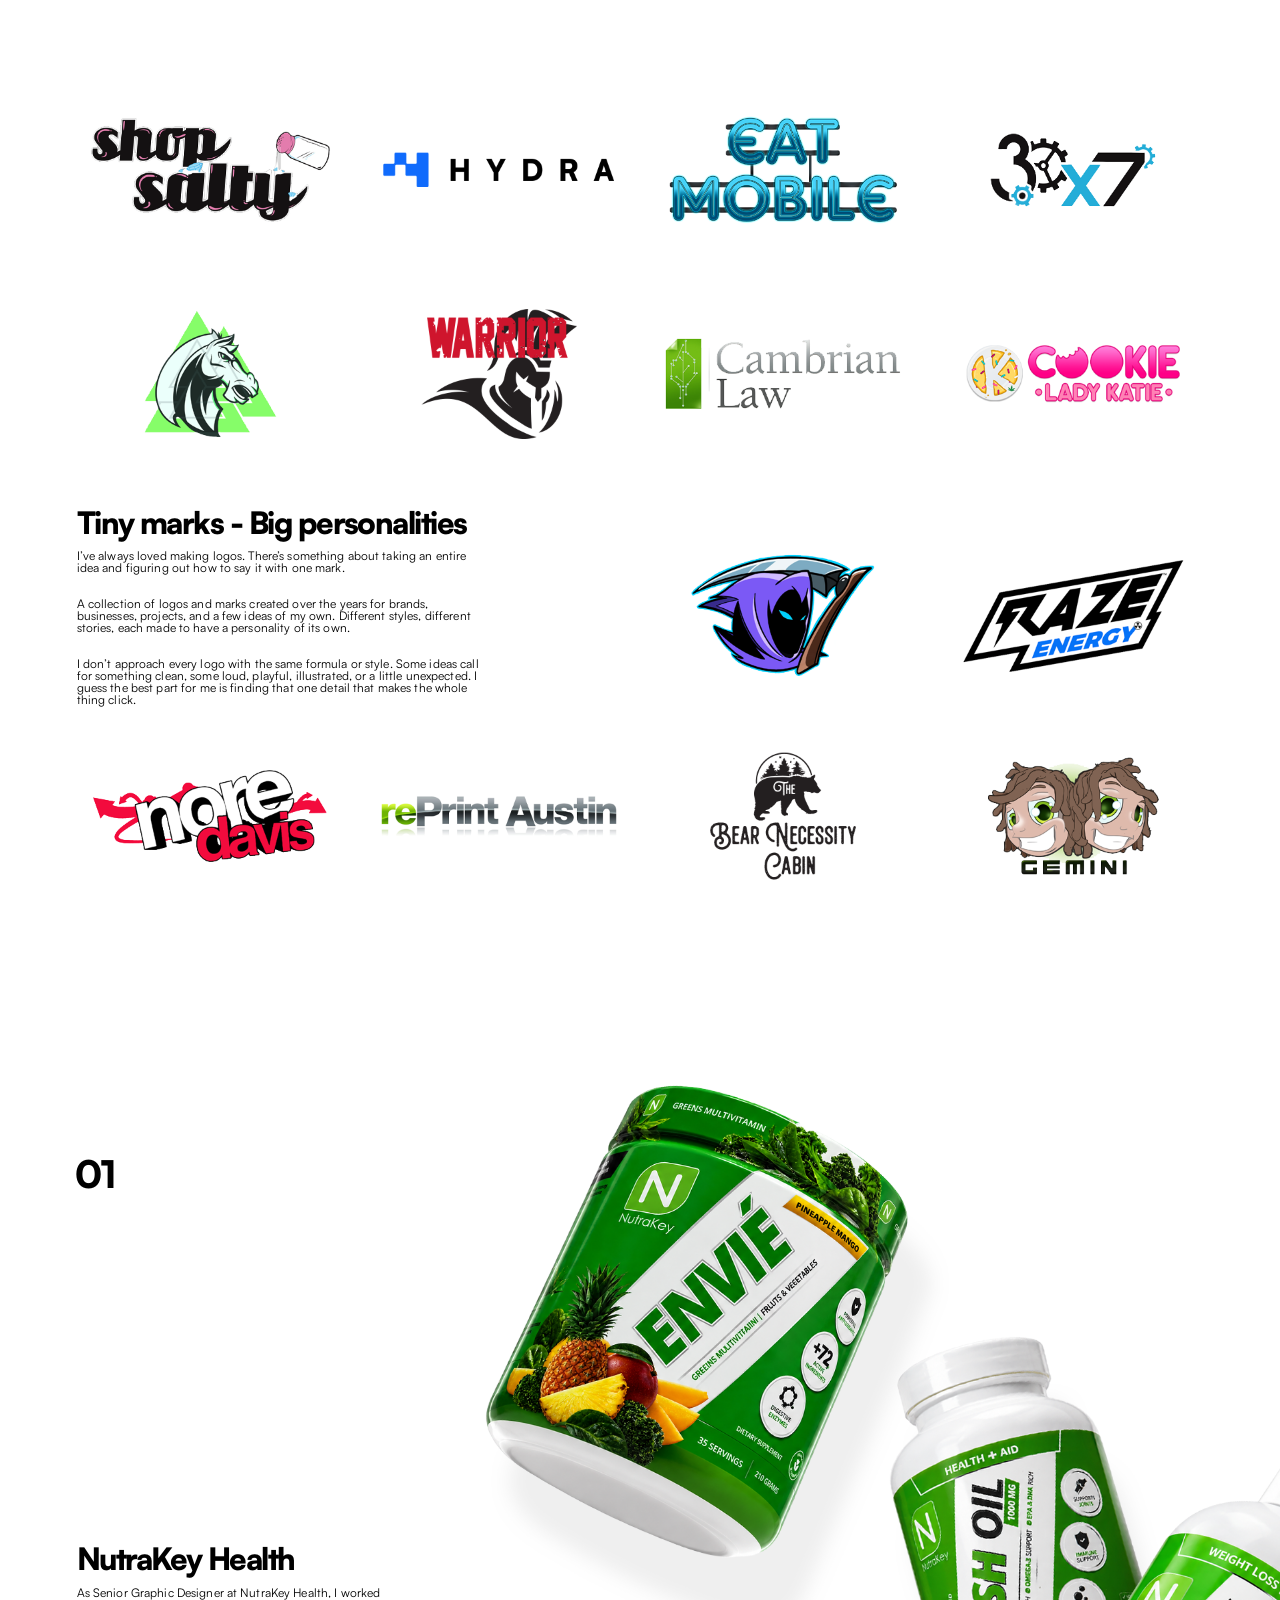
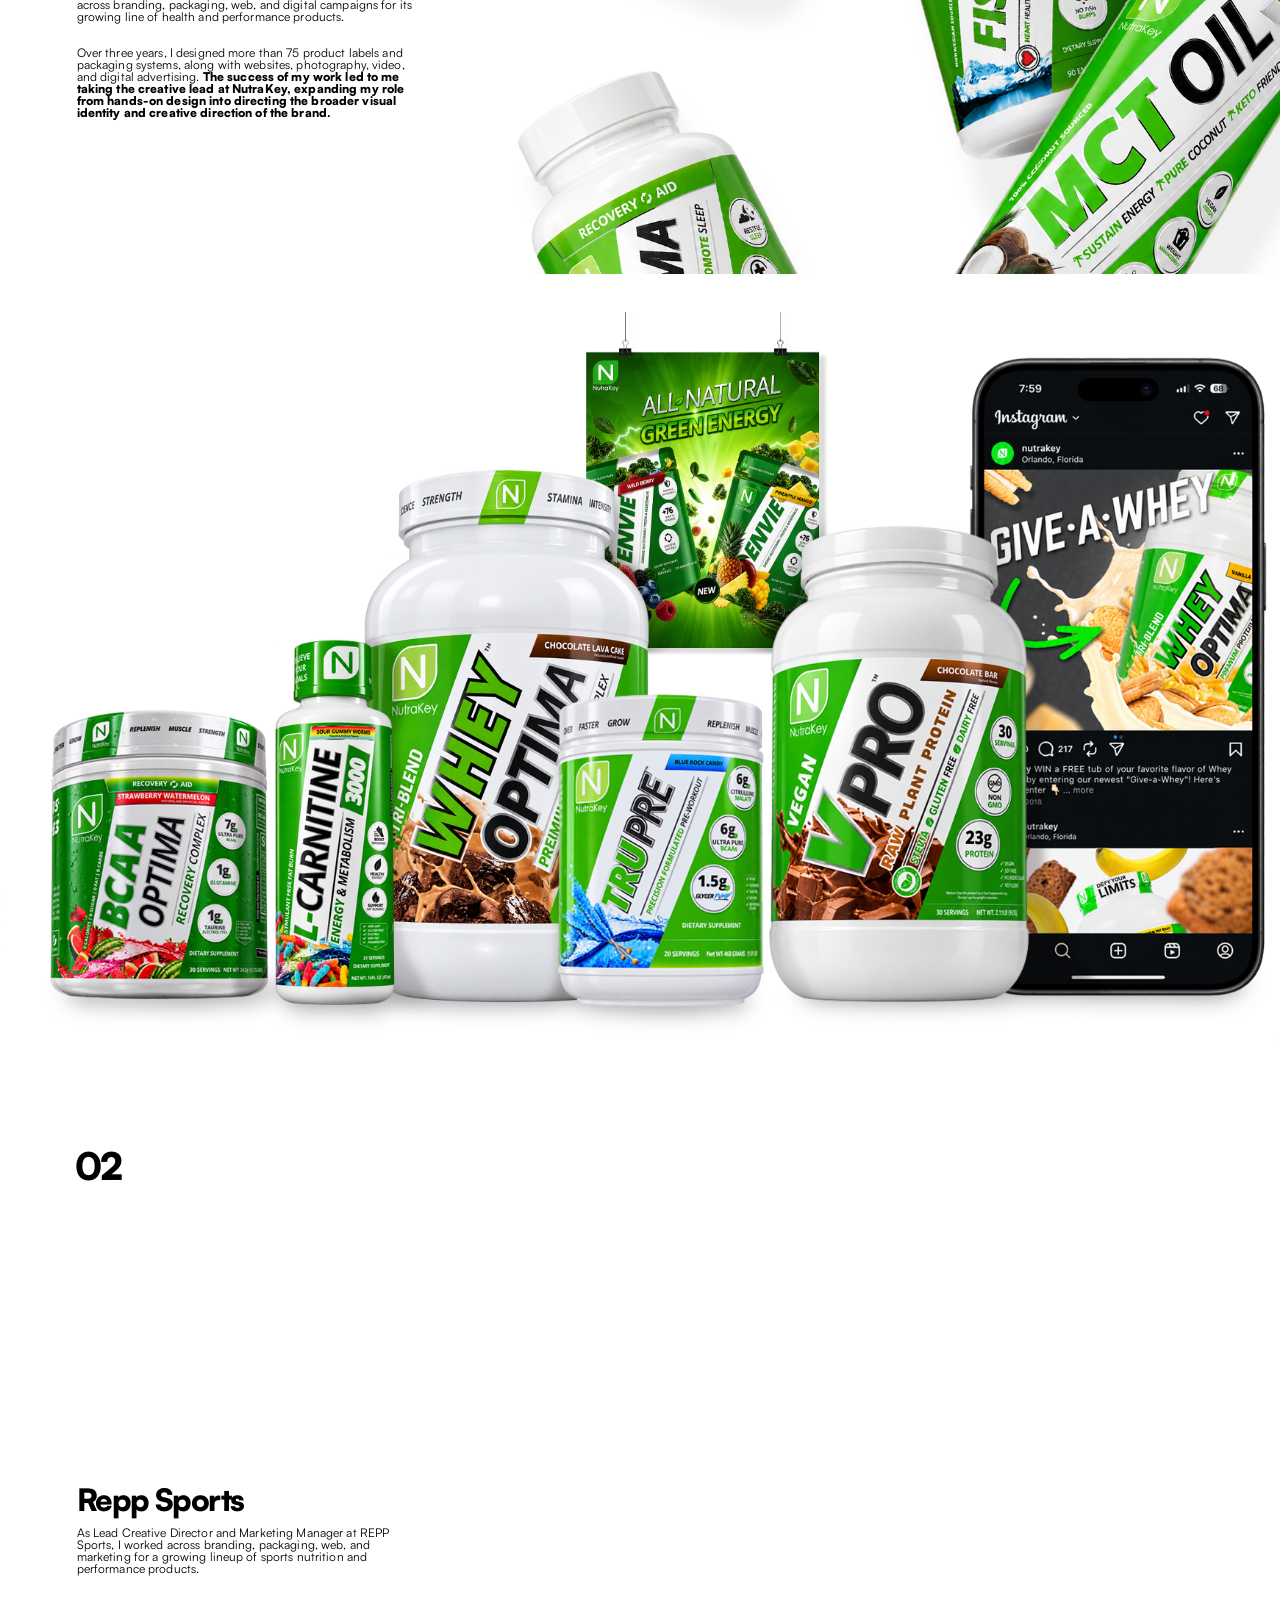
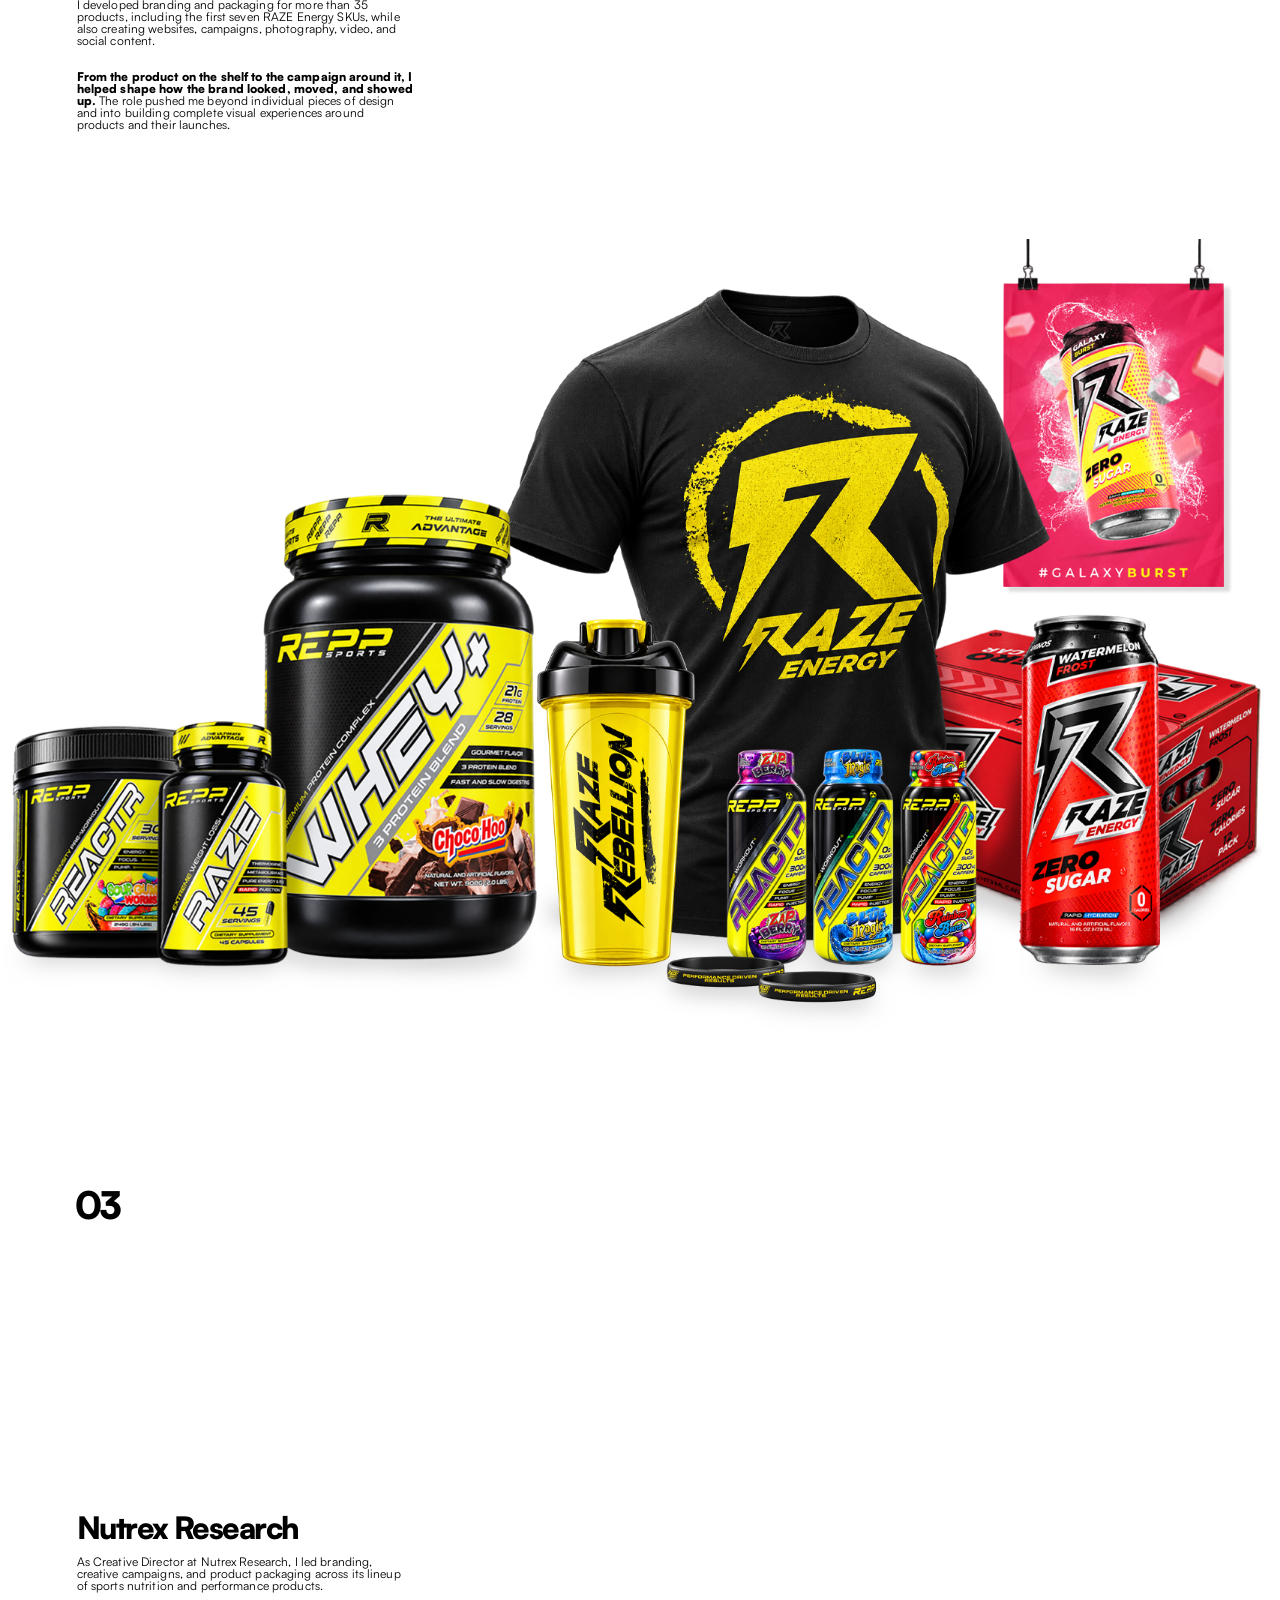
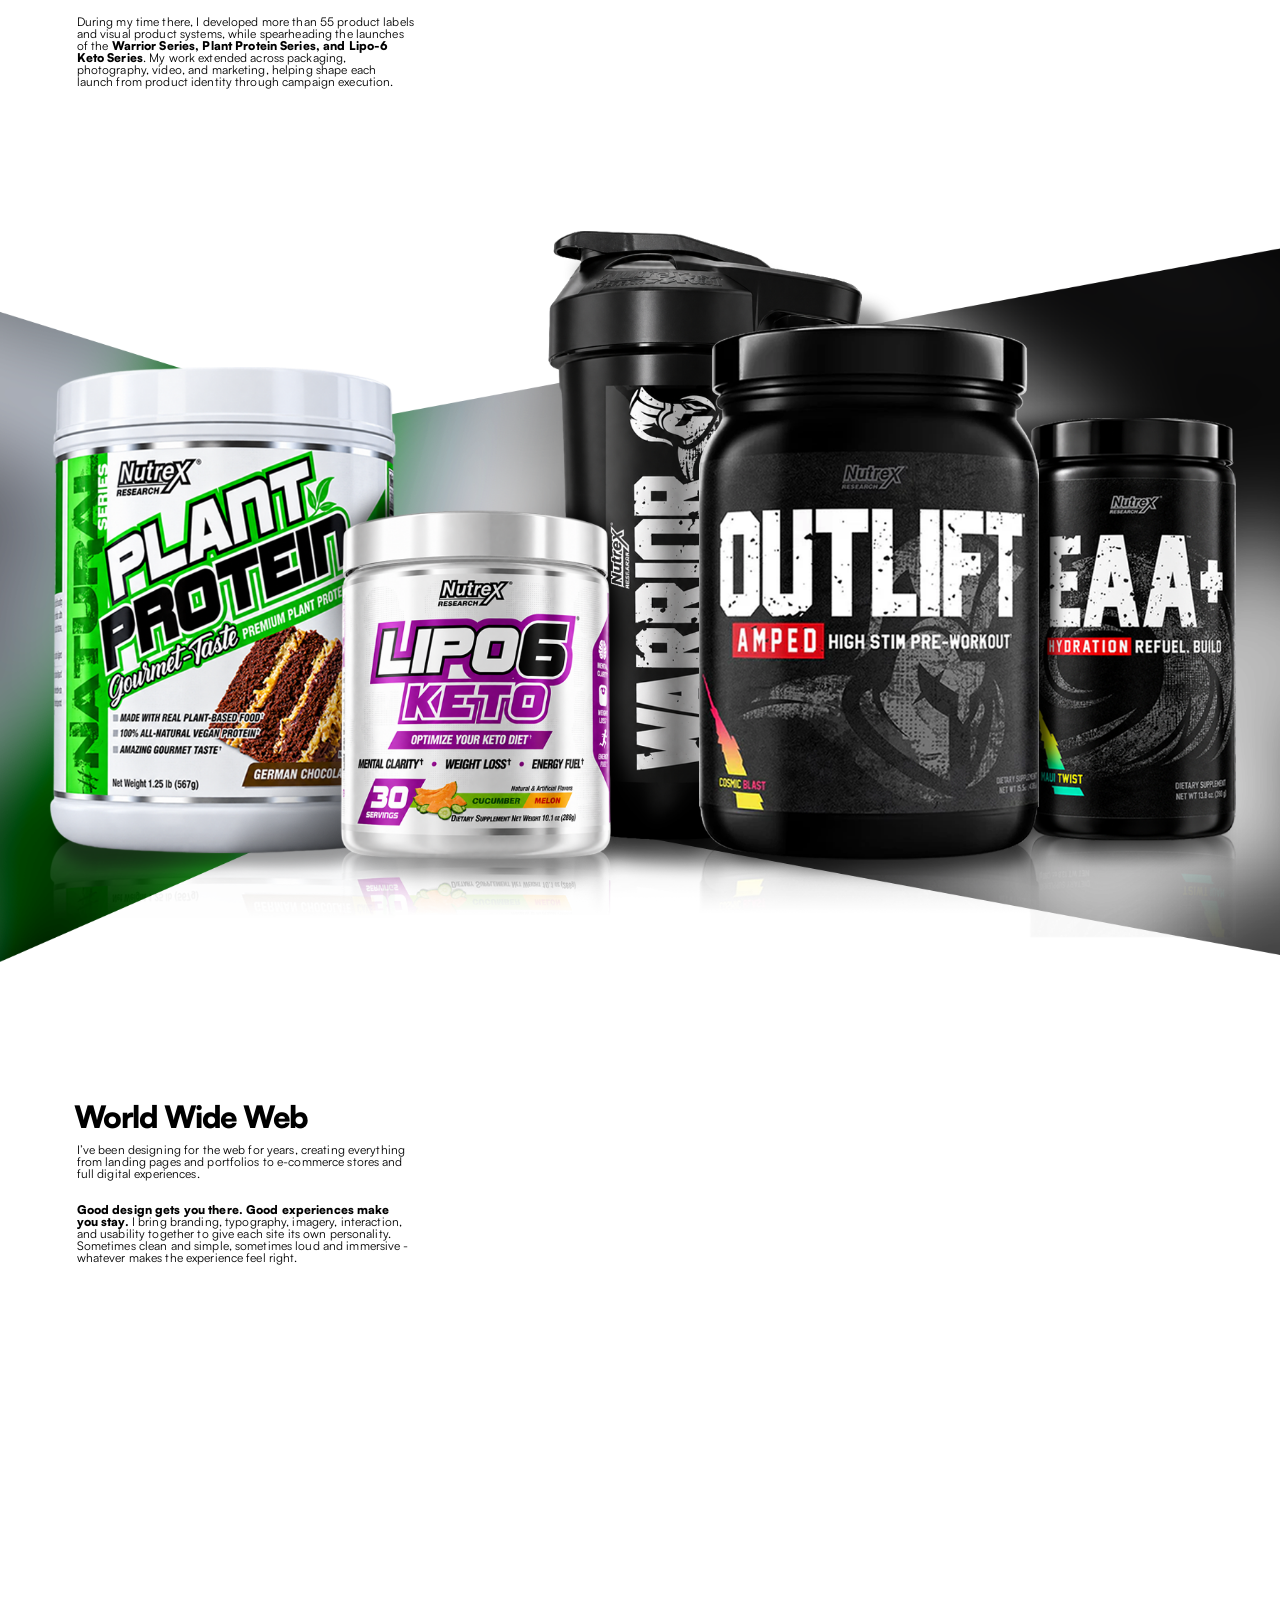
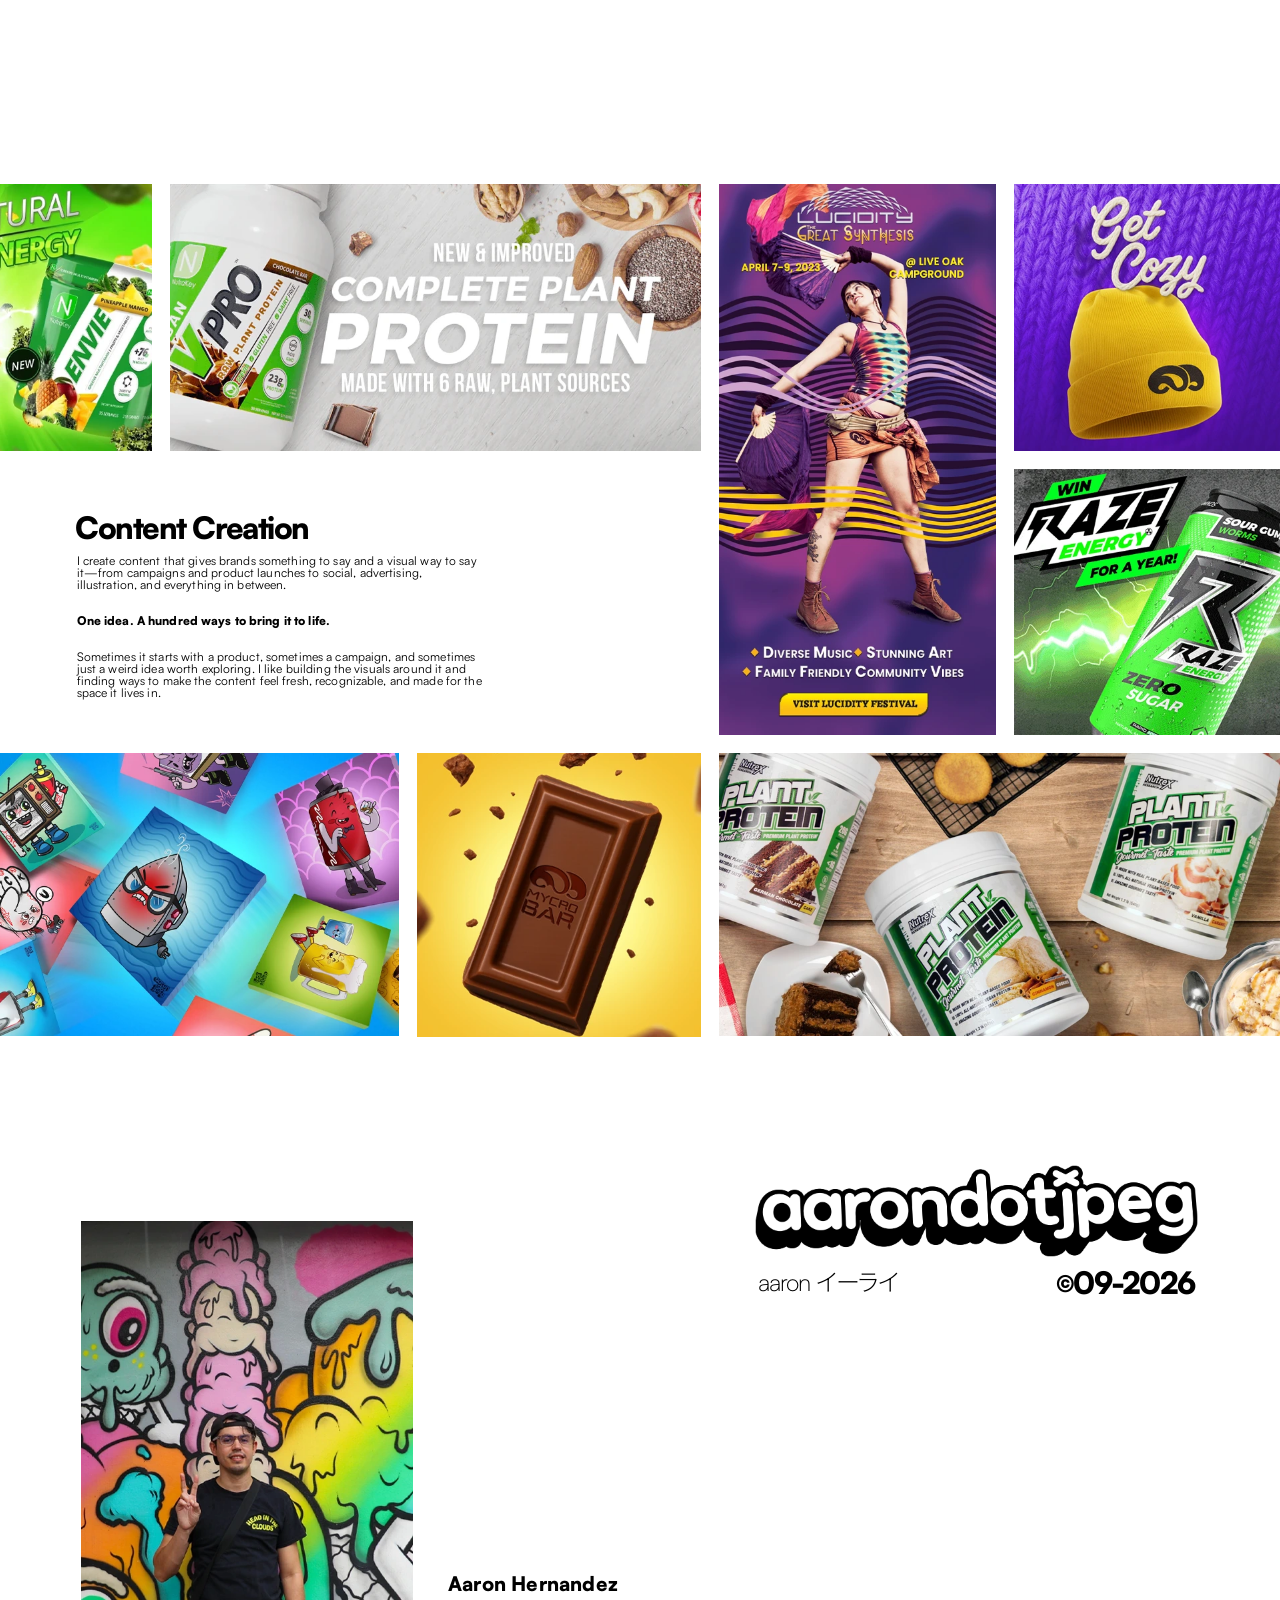
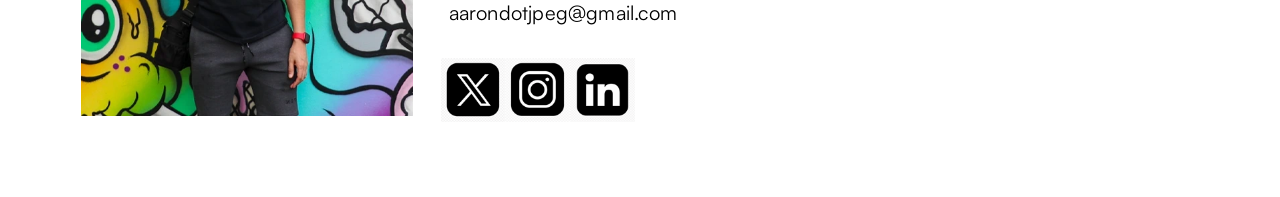
==== commit 8f0290b6: "About: update resume PDF and rendered viewer page to 2026 version" ====
--- a/web/index.html
+++ b/web/index.html
@@ -235,7 +235,7 @@
         </div>
 
         <a class="ab-resume" href="assets/aaron-hernandez-resume.pdf"
-           data-pdf="Resume" data-pdf-pages="assets/img/resume-1.webp"
+           data-pdf="Resume" data-pdf-pages="assets/img/resume-2.webp"
            target="_blank" rel="noopener">View Resume</a>
 
         <h3 class="ab-quote">I like strange ideas, good<br class="ab-quote__br--head"> coffee, and making things<br class="ab-quote__br--a"> that<br class="ab-quote__br--b"> are hard to ignore.</h3>
